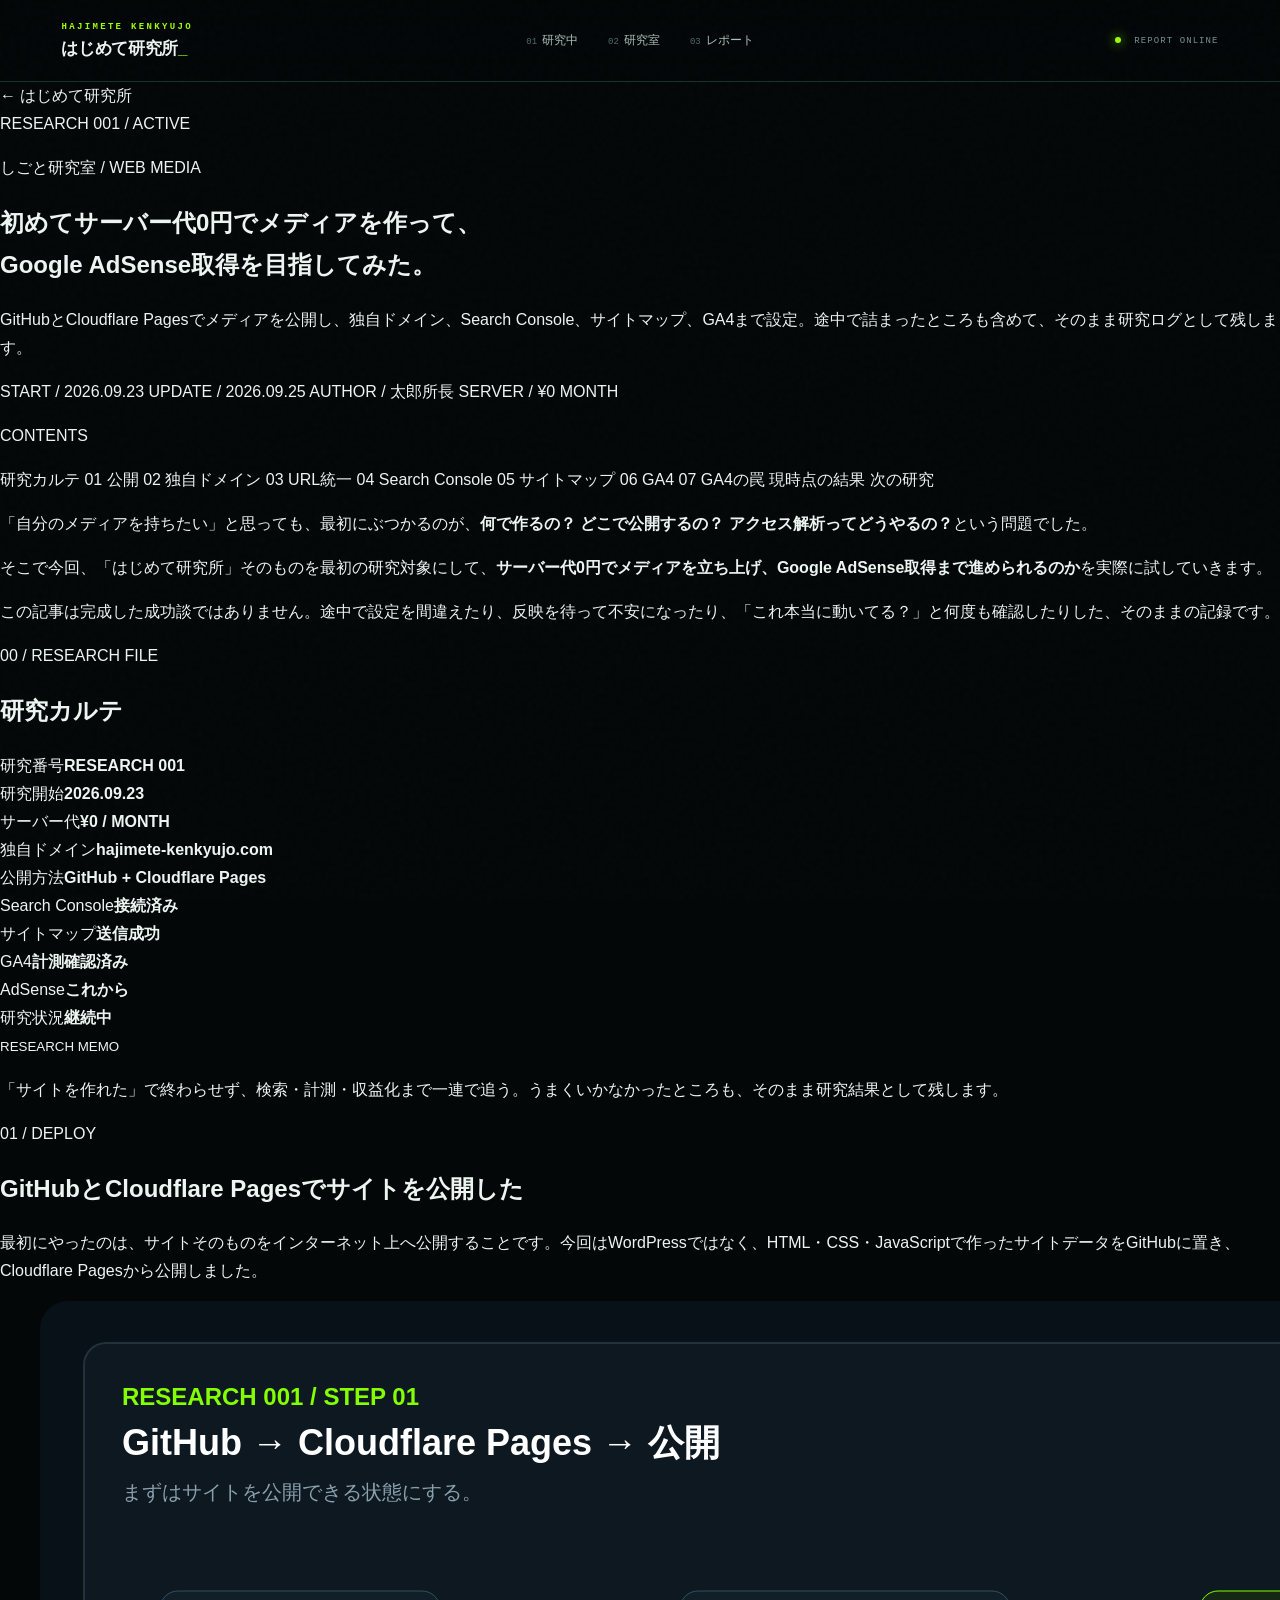
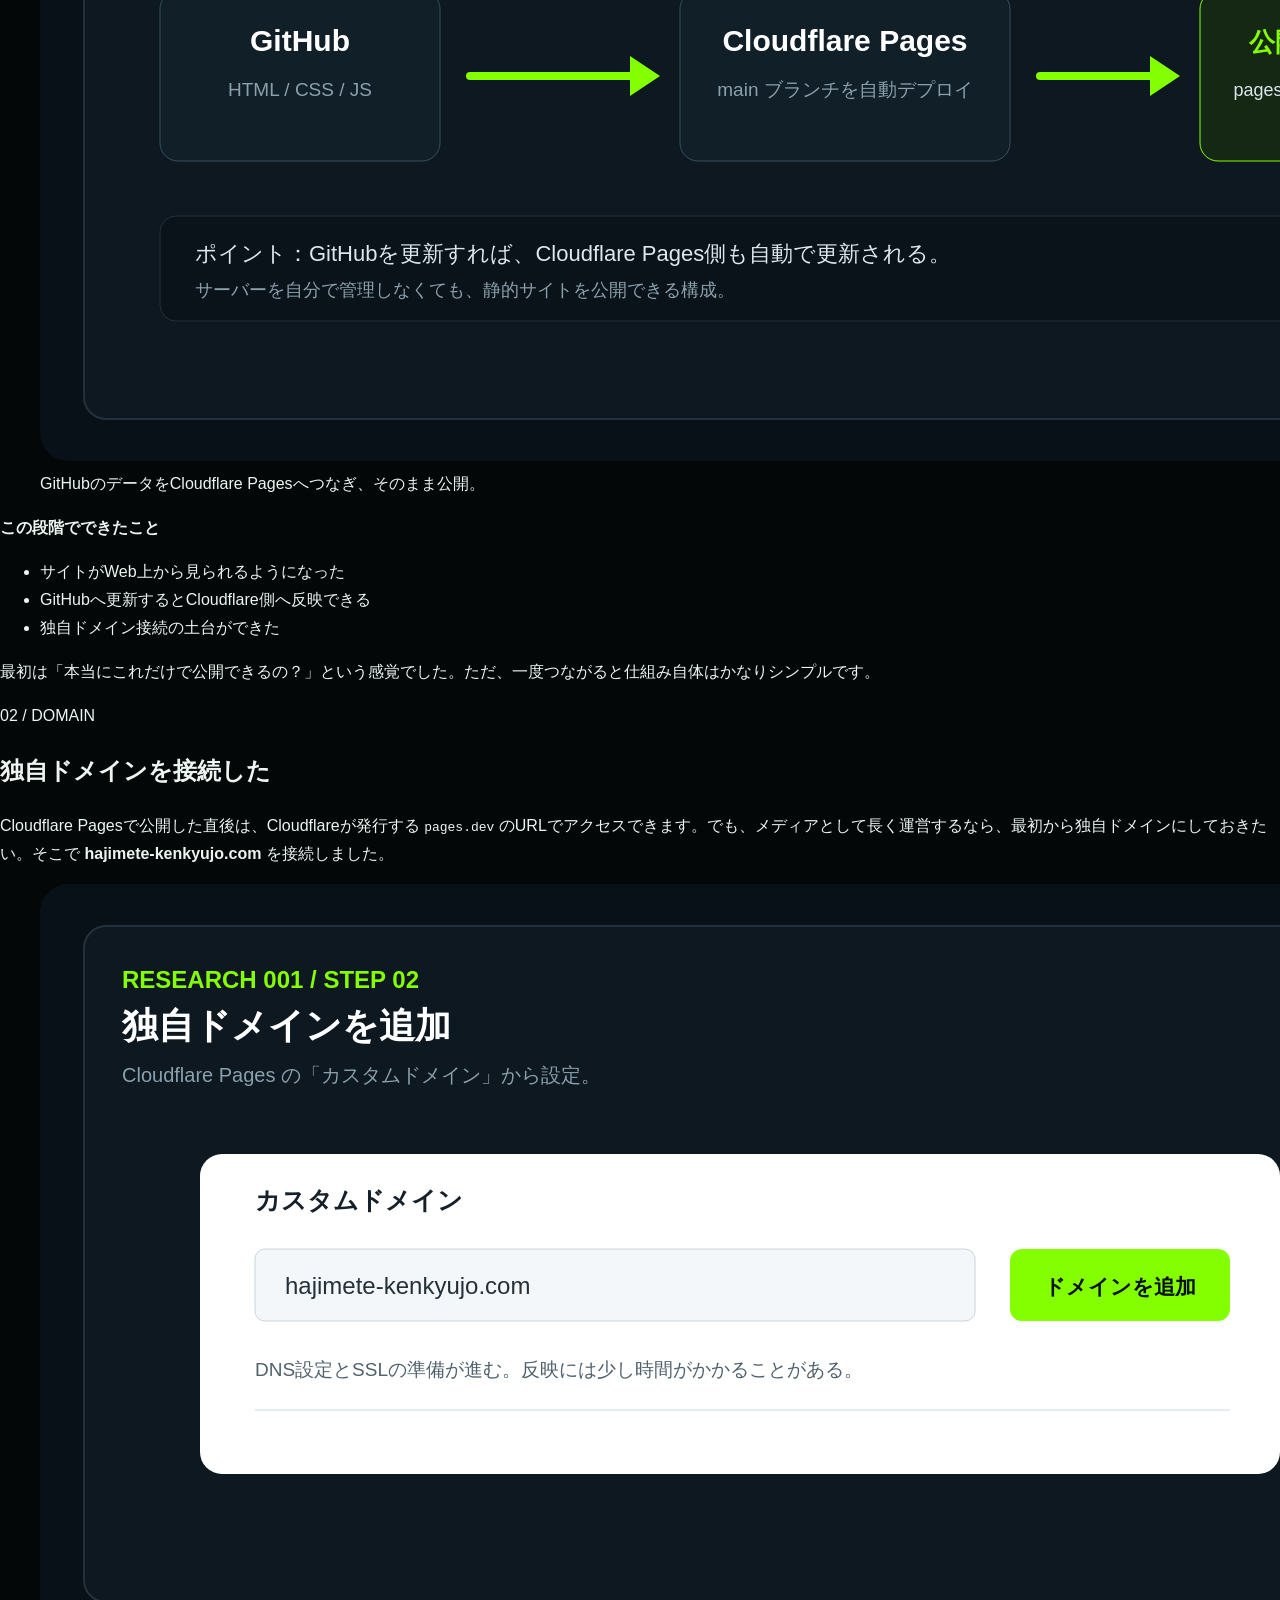
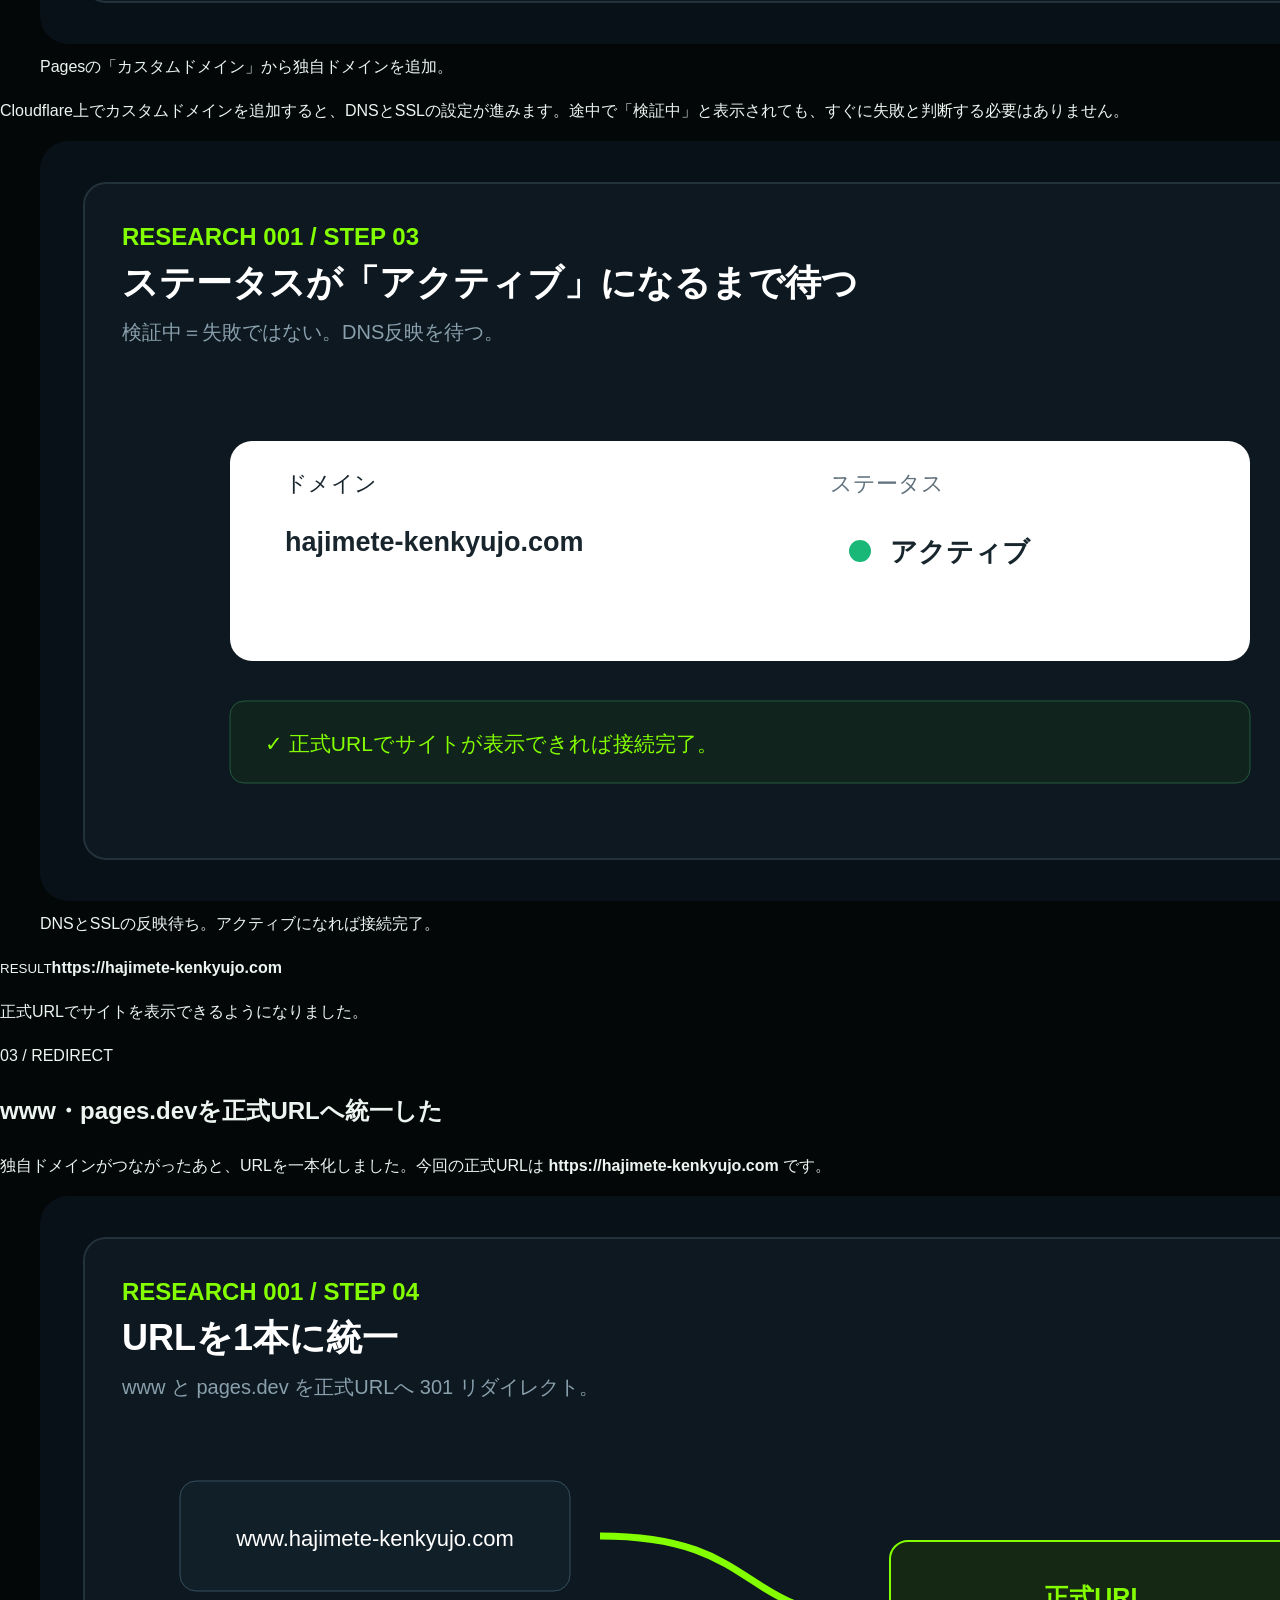
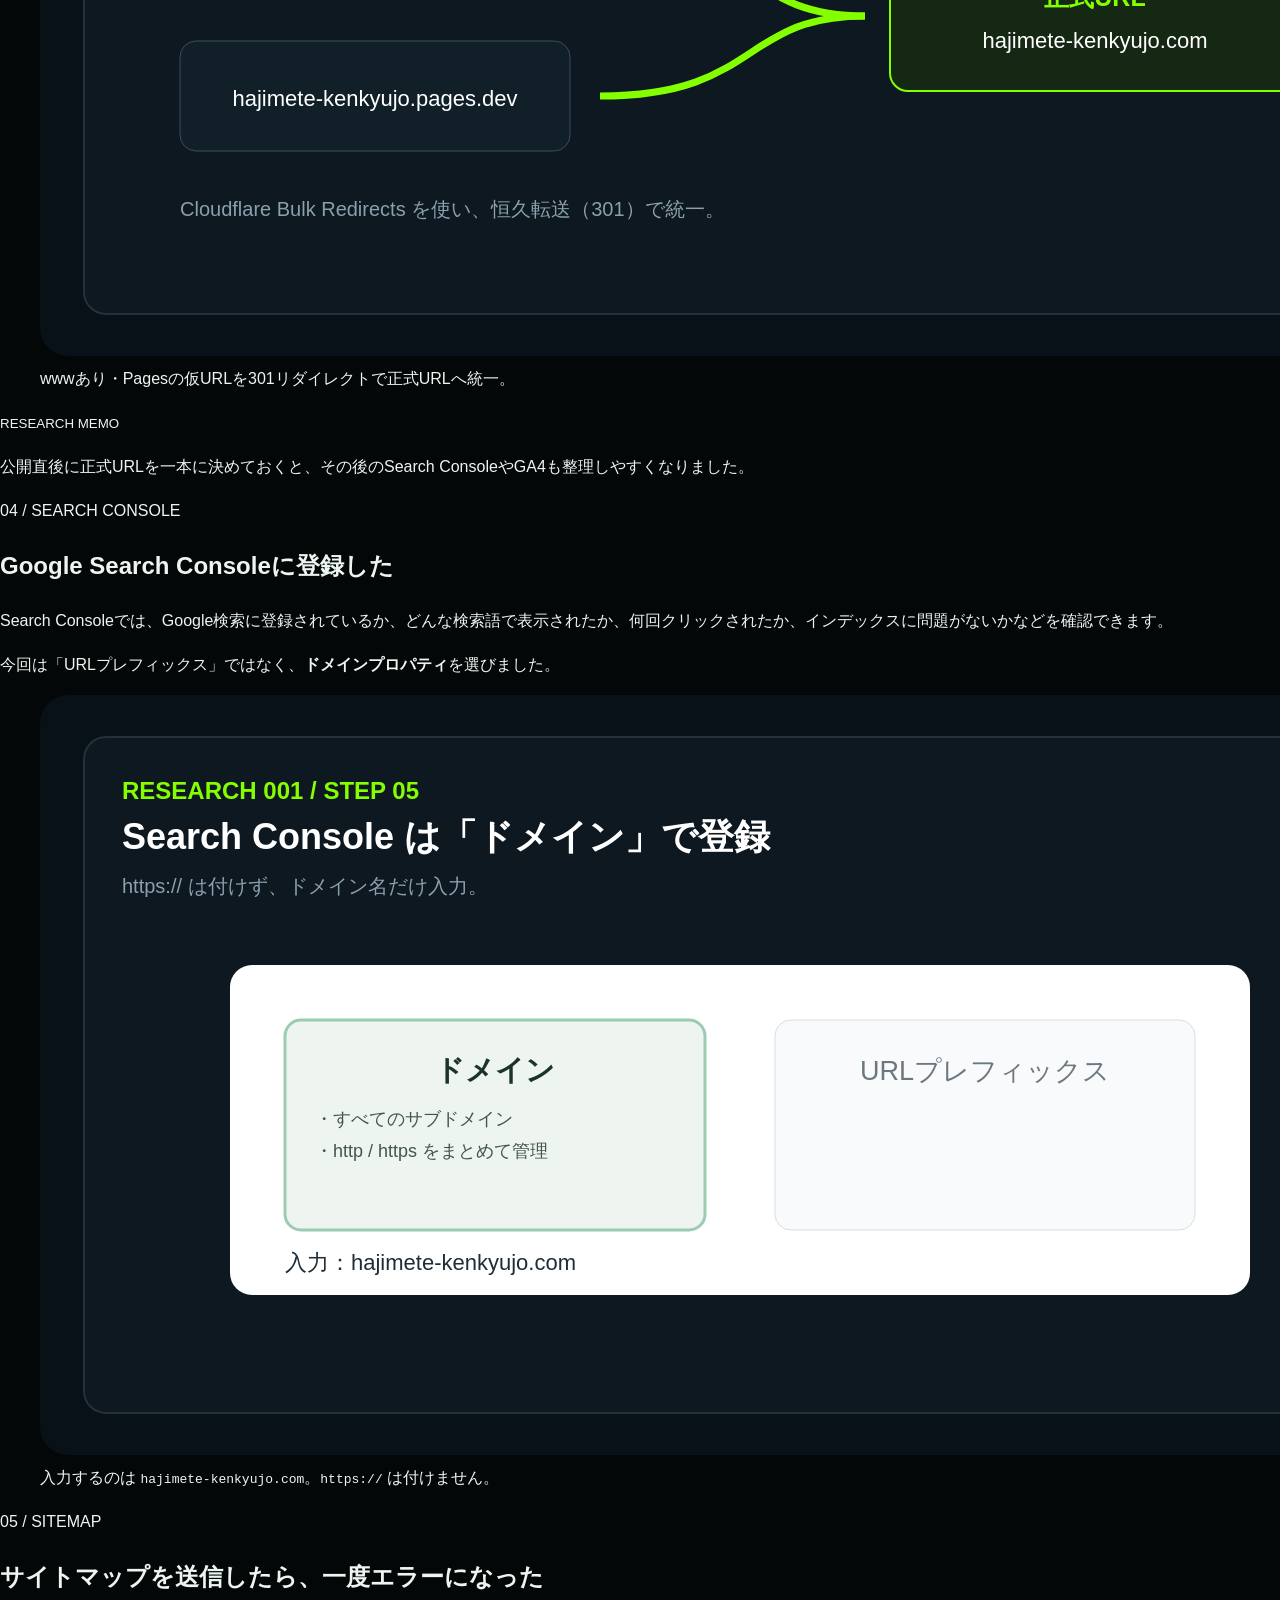
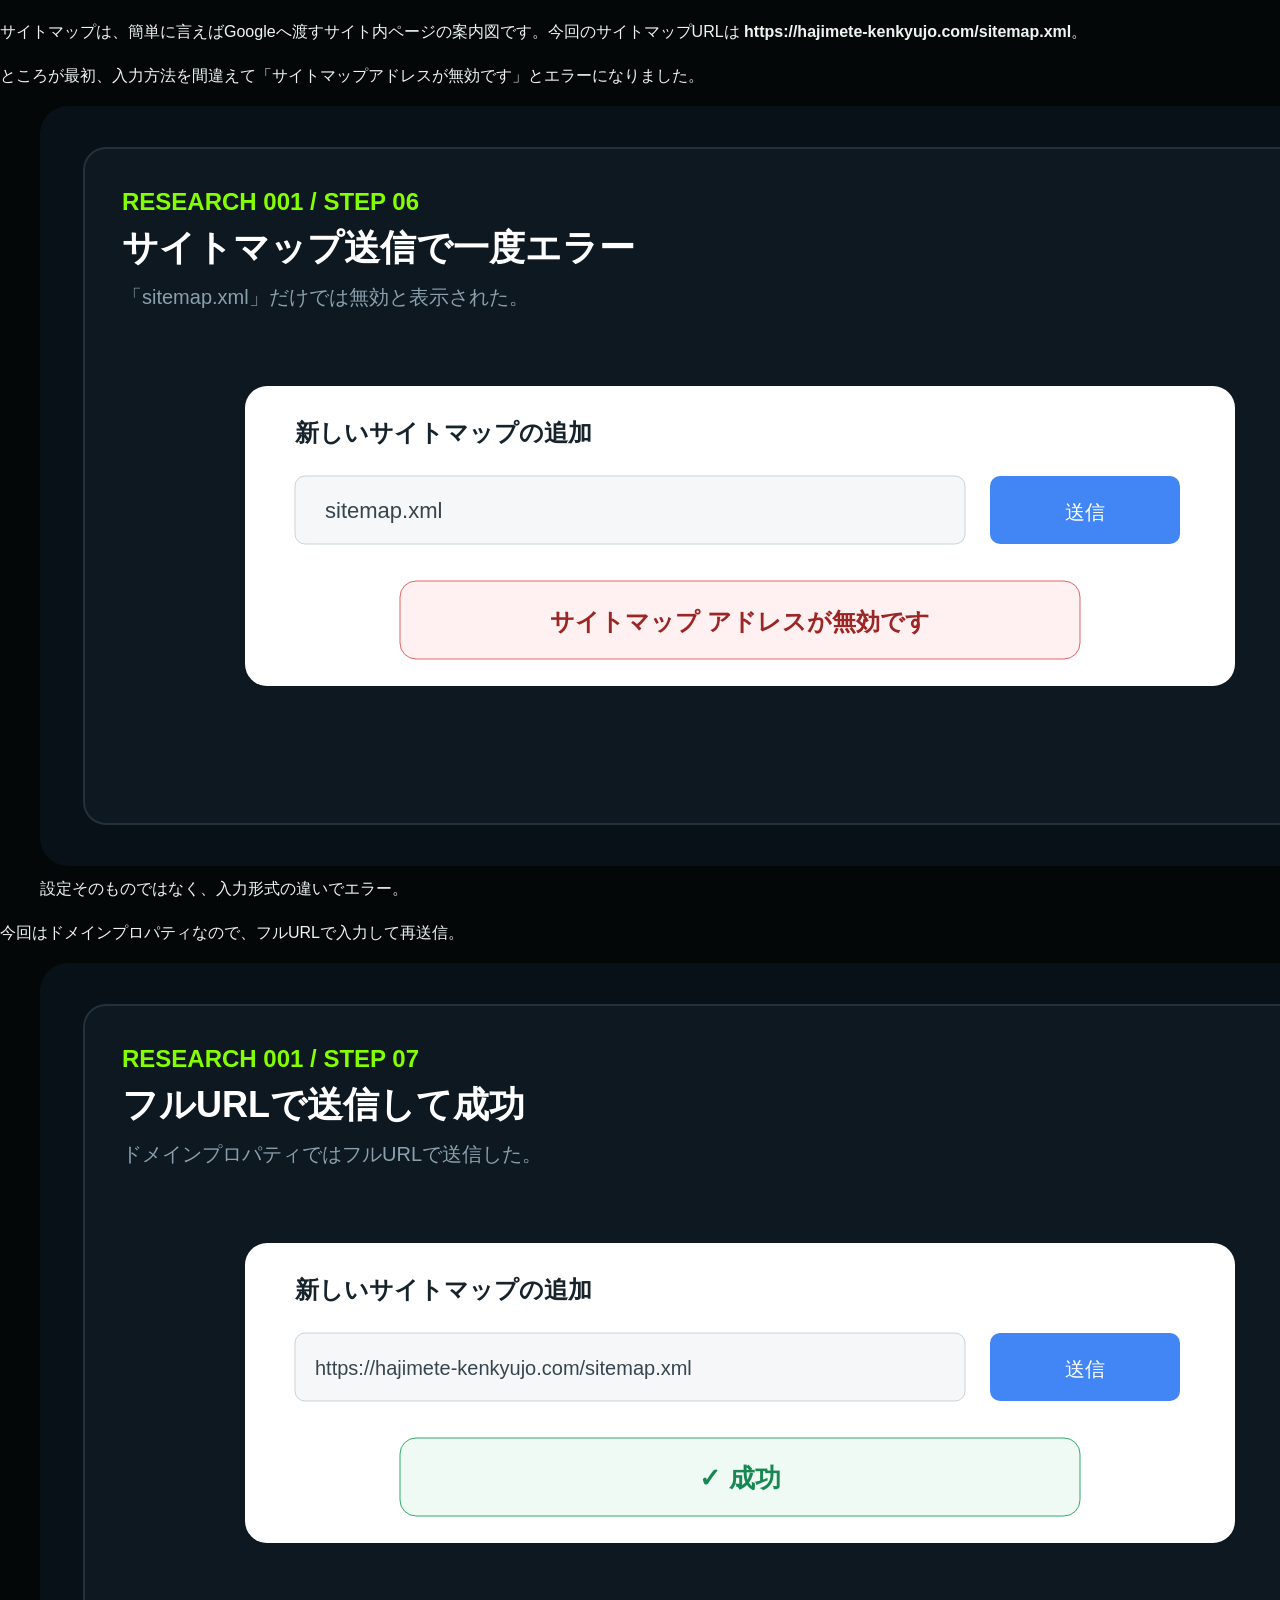
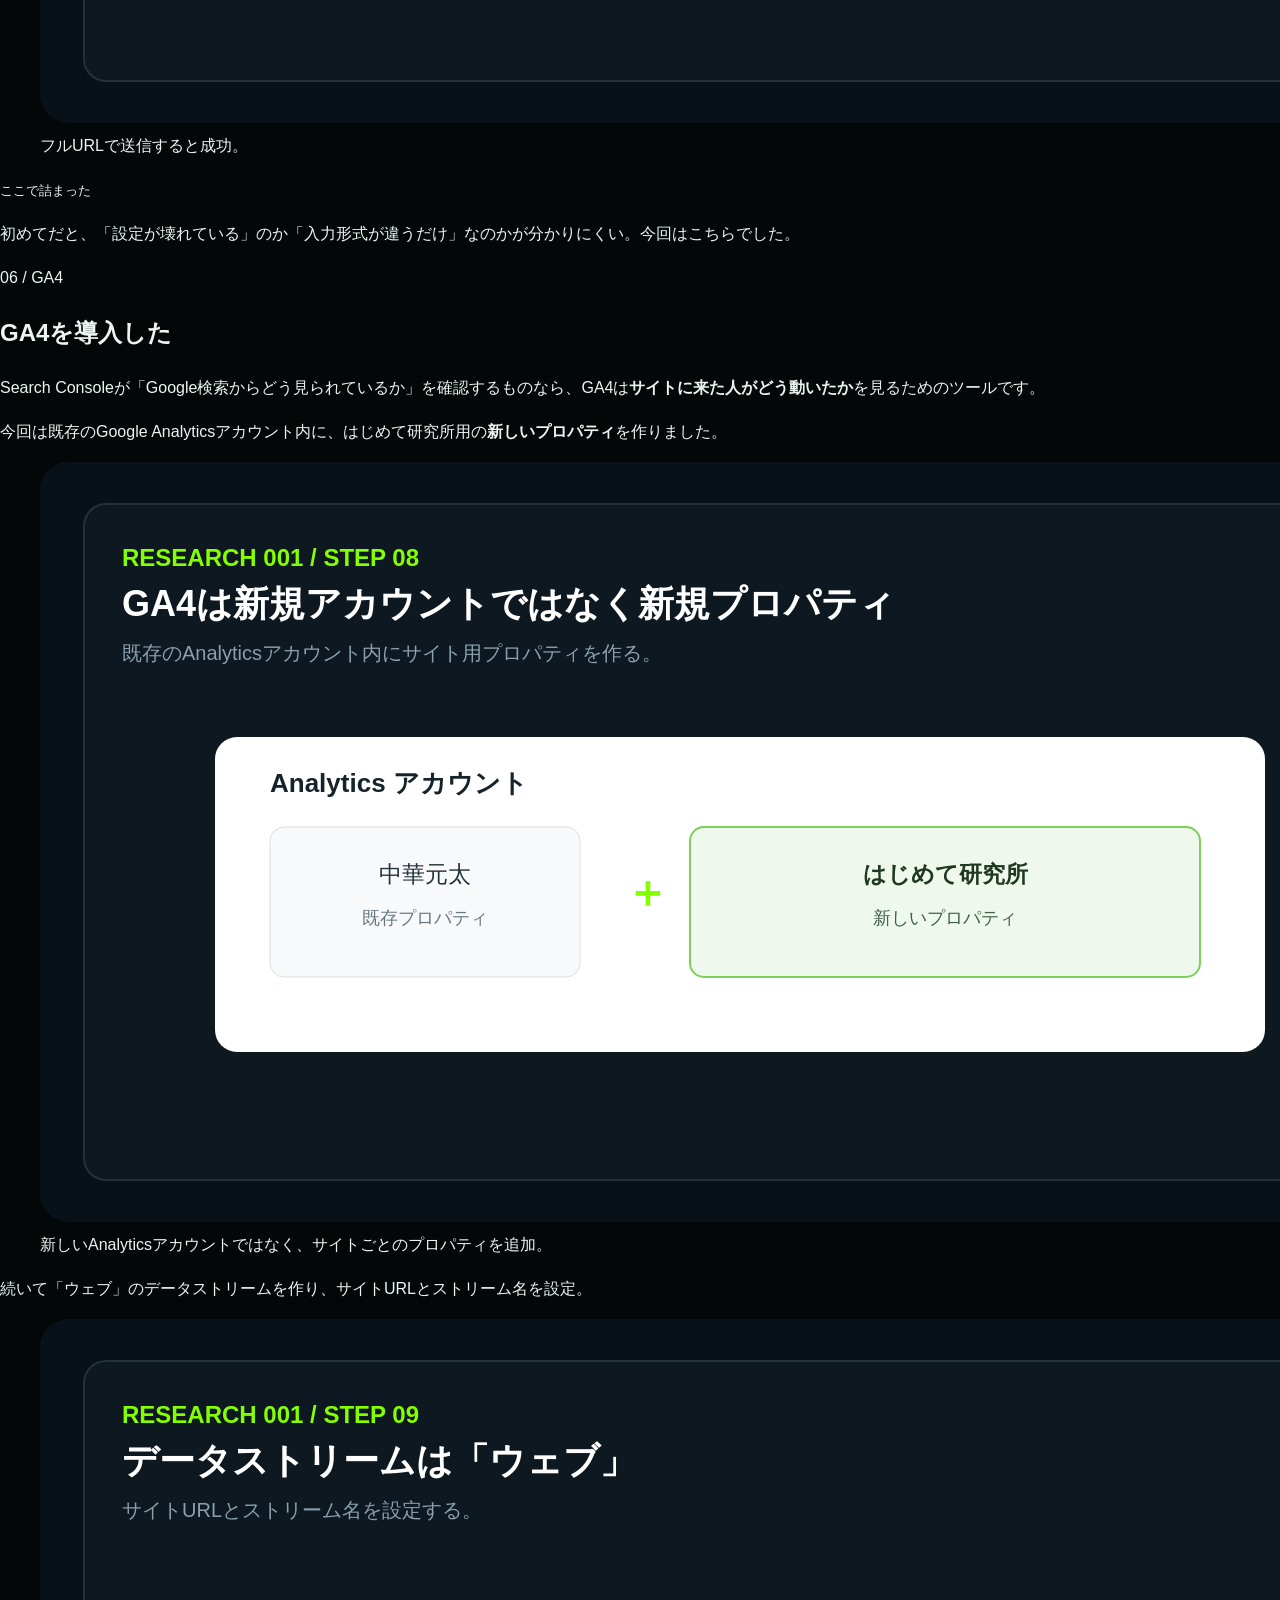
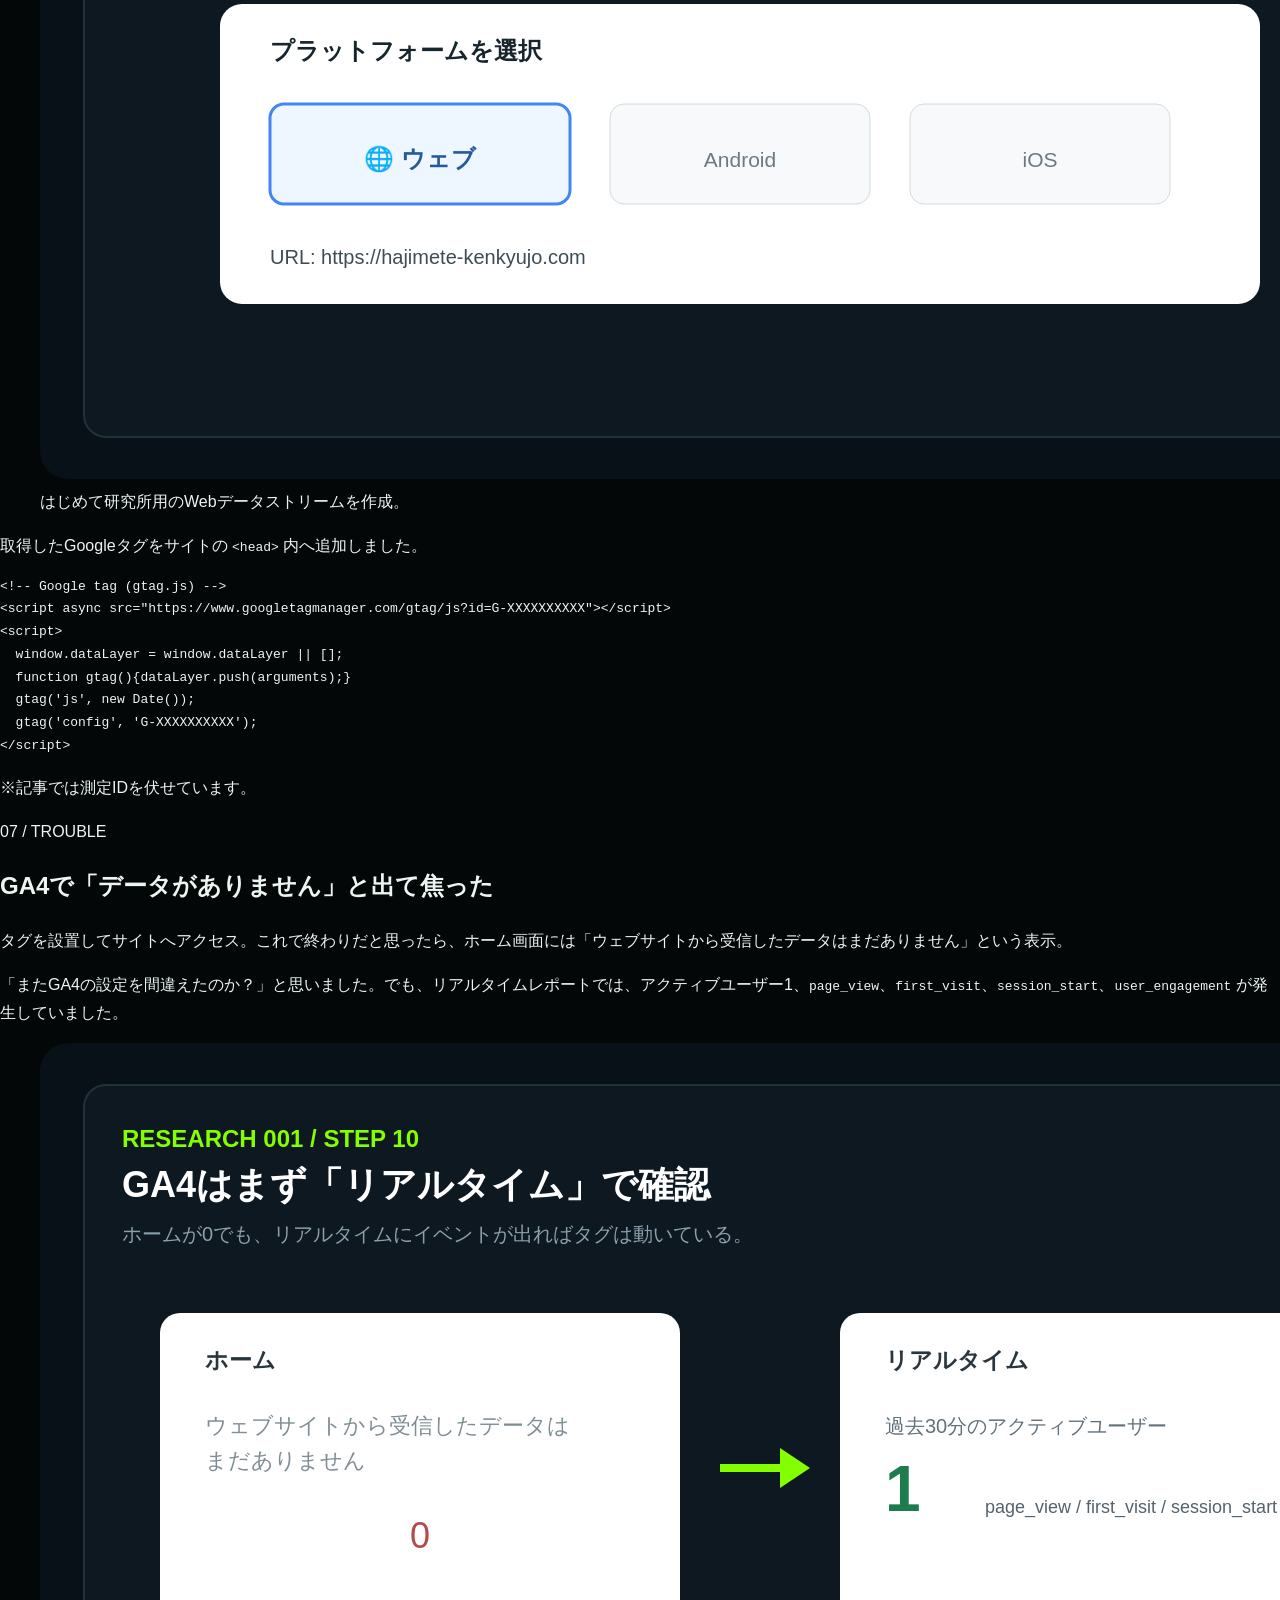
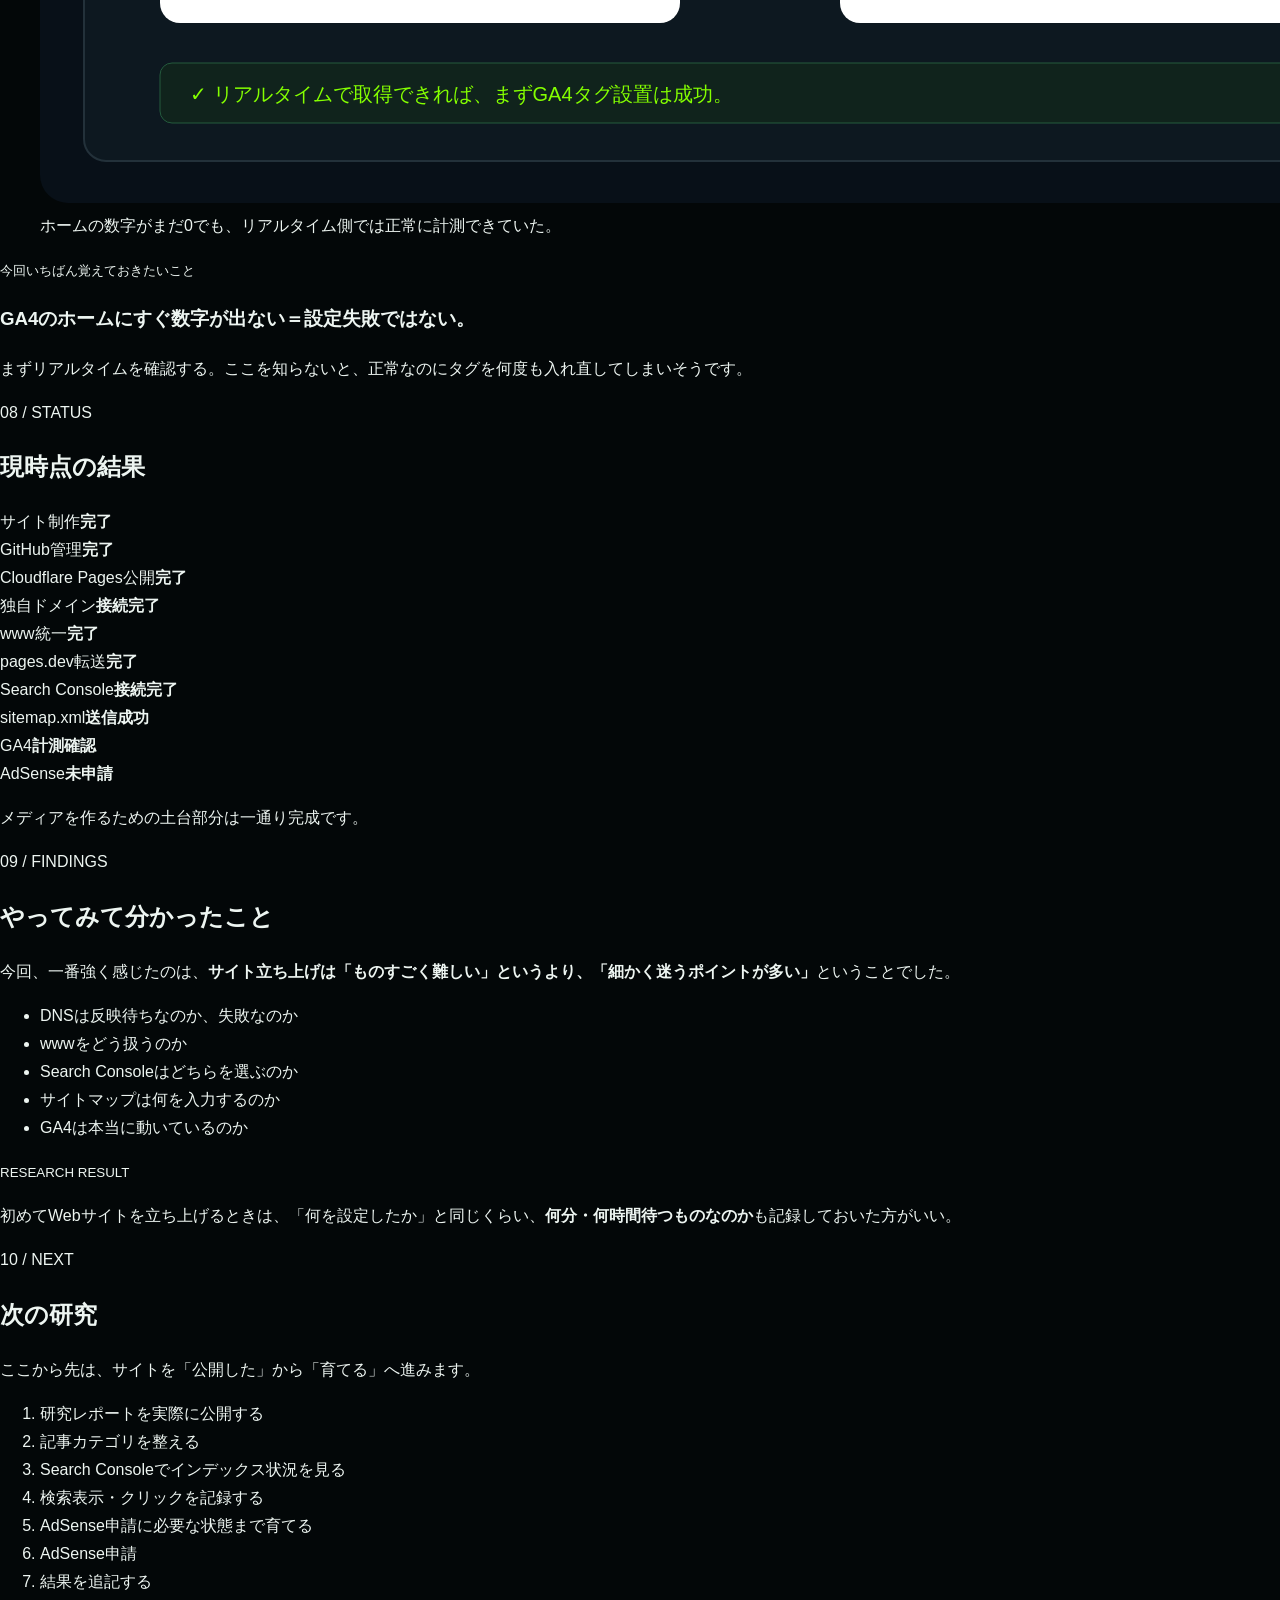
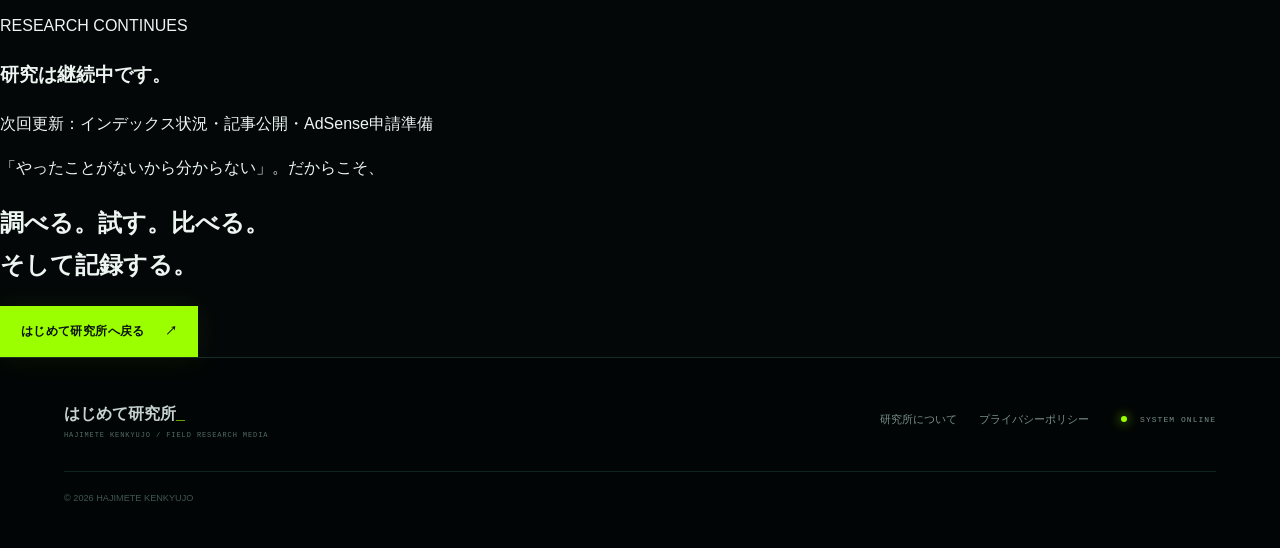
==== reports/001/index.html @ 4cdea372 "Publish Research 001 article" ====
<!doctype html>
<html lang="ja">
<head>
<!-- Google tag (gtag.js) -->
<script async src="https://www.googletagmanager.com/gtag/js?id=G-F6C81J654P"></script>
<script>
  window.dataLayer = window.dataLayer || [];
  function gtag(){dataLayer.push(arguments);}
  gtag('js', new Date());
  gtag('config', 'G-F6C81J654P');
</script>
<meta charset="utf-8">
<meta name="viewport" content="width=device-width,initial-scale=1">
<title>初めてサーバー代0円でメディアを作って、Google AdSense取得を目指してみた。｜はじめて研究所</title>
<meta name="description" content="GitHubとCloudflare Pagesでメディアを無料公開し、独自ドメイン、Search Console、サイトマップ、GA4まで設定した実録。途中で詰まったポイントも画像付きで記録します。">
<link rel="canonical" href="https://hajimete-kenkyujo.com/reports/001/">
<meta property="og:title" content="初めてサーバー代0円でメディアを作って、Google AdSense取得を目指してみた。">
<meta property="og:description" content="Cloudflare Pages、独自ドメイン、Search Console、サイトマップ、GA4まで。実際にやった流れを画像付きで記録。">
<meta property="og:type" content="article">
<meta property="og:url" content="https://hajimete-kenkyujo.com/reports/001/">
<meta name="theme-color" content="#05090a">
<link rel="stylesheet" href="/styles.css">
<link rel="stylesheet" href="/reports/report.css">
</head>
<body>
<div class="noise" aria-hidden="true"></div>

<header class="site-header article-site-header">
  <a class="brand" href="/" aria-label="はじめて研究所 トップ">
    <span class="brand-kicker">HAJIMETE KENKYUJO</span>
    <span class="brand-main">はじめて研究所<span class="cursor">_</span></span>
  </a>
  <nav aria-label="記事ナビゲーション">
    <a href="/#research"><span>01</span>研究中</a>
    <a href="/#labs"><span>02</span>研究室</a>
    <a href="/#reports"><span>03</span>レポート</a>
  </nav>
  <div class="header-status"><i></i> REPORT ONLINE</div>
</header>

<main class="report-page">
<section class="report-hero">
  <div class="report-hero-bg"></div>
  <div class="report-hero-inner">
    <a class="breadcrumb" href="/">← はじめて研究所</a>
    <div class="report-badge">RESEARCH 001 / ACTIVE</div>
    <p class="report-category">しごと研究室 / WEB MEDIA</p>
    <h1>初めてサーバー代0円でメディアを作って、<br>Google AdSense取得を目指してみた。</h1>
    <p class="report-intro">GitHubとCloudflare Pagesでメディアを公開し、独自ドメイン、Search Console、サイトマップ、GA4まで設定。途中で詰まったところも含めて、そのまま研究ログとして残します。</p>
    <div class="report-meta">
      <span>START / 2026.09.23</span>
      <span>UPDATE / 2026.09.25</span>
      <span>AUTHOR / 太郎所長</span>
      <span>SERVER / ¥0 MONTH</span>
    </div>
  </div>
</section>

<div class="report-layout">
<aside class="report-toc">
  <p>CONTENTS</p>
  <a href="#karte">研究カルテ</a>
  <a href="#step1">01 公開</a>
  <a href="#step2">02 独自ドメイン</a>
  <a href="#step3">03 URL統一</a>
  <a href="#step4">04 Search Console</a>
  <a href="#step5">05 サイトマップ</a>
  <a href="#step6">06 GA4</a>
  <a href="#step7">07 GA4の罠</a>
  <a href="#result">現時点の結果</a>
  <a href="#next">次の研究</a>
</aside>

<article class="report-article">
<section class="report-lead">
  <p>「自分のメディアを持ちたい」と思っても、最初にぶつかるのが、<strong>何で作るの？ どこで公開するの？ アクセス解析ってどうやるの？</strong>という問題でした。</p>
  <p>そこで今回、「はじめて研究所」そのものを最初の研究対象にして、<strong>サーバー代0円でメディアを立ち上げ、Google AdSense取得まで進められるのか</strong>を実際に試していきます。</p>
  <p>この記事は完成した成功談ではありません。途中で設定を間違えたり、反映を待って不安になったり、「これ本当に動いてる？」と何度も確認したりした、そのままの記録です。</p>
</section>

<section id="karte" class="article-section">
  <div class="section-number">00 / RESEARCH FILE</div>
  <h2>研究カルテ</h2>
  <div class="karte-grid">
    <div><span>研究番号</span><b>RESEARCH 001</b></div>
    <div><span>研究開始</span><b>2026.09.23</b></div>
    <div><span>サーバー代</span><b>¥0 / MONTH</b></div>
    <div><span>独自ドメイン</span><b>hajimete-kenkyujo.com</b></div>
    <div><span>公開方法</span><b>GitHub + Cloudflare Pages</b></div>
    <div><span>Search Console</span><b>接続済み</b></div>
    <div><span>サイトマップ</span><b>送信成功</b></div>
    <div><span>GA4</span><b>計測確認済み</b></div>
    <div><span>AdSense</span><b>これから</b></div>
    <div><span>研究状況</span><b class="live">継続中</b></div>
  </div>
  <div class="research-note"><small>RESEARCH MEMO</small><p>「サイトを作れた」で終わらせず、検索・計測・収益化まで一連で追う。うまくいかなかったところも、そのまま研究結果として残します。</p></div>
</section>

<section id="step1" class="article-section">
  <div class="section-number">01 / DEPLOY</div>
  <h2>GitHubとCloudflare Pagesでサイトを公開した</h2>
  <p>最初にやったのは、サイトそのものをインターネット上へ公開することです。今回はWordPressではなく、HTML・CSS・JavaScriptで作ったサイトデータをGitHubに置き、Cloudflare Pagesから公開しました。</p>
  <figure><img src="/assets/reports/001/01-cloudflare-pages.svg" alt="GitHubからCloudflare Pagesへ公開する流れ" loading="lazy"><figcaption>GitHubのデータをCloudflare Pagesへつなぎ、そのまま公開。</figcaption></figure>
  <div class="point-box"><b>この段階でできたこと</b><ul><li>サイトがWeb上から見られるようになった</li><li>GitHubへ更新するとCloudflare側へ反映できる</li><li>独自ドメイン接続の土台ができた</li></ul></div>
  <p>最初は「本当にこれだけで公開できるの？」という感覚でした。ただ、一度つながると仕組み自体はかなりシンプルです。</p>
</section>

<section id="step2" class="article-section">
  <div class="section-number">02 / DOMAIN</div>
  <h2>独自ドメインを接続した</h2>
  <p>Cloudflare Pagesで公開した直後は、Cloudflareが発行する <code>pages.dev</code> のURLでアクセスできます。でも、メディアとして長く運営するなら、最初から独自ドメインにしておきたい。そこで <strong>hajimete-kenkyujo.com</strong> を接続しました。</p>
  <figure><img src="/assets/reports/001/02-custom-domain.svg" alt="独自ドメインを追加する手順" loading="lazy"><figcaption>Pagesの「カスタムドメイン」から独自ドメインを追加。</figcaption></figure>
  <p>Cloudflare上でカスタムドメインを追加すると、DNSとSSLの設定が進みます。途中で「検証中」と表示されても、すぐに失敗と判断する必要はありません。</p>
  <figure><img src="/assets/reports/001/03-domain-active.svg" alt="独自ドメインがアクティブになるまで待つ" loading="lazy"><figcaption>DNSとSSLの反映待ち。アクティブになれば接続完了。</figcaption></figure>
  <div class="result-box"><small>RESULT</small><b>https://hajimete-kenkyujo.com</b><p>正式URLでサイトを表示できるようになりました。</p></div>
</section>

<section id="step3" class="article-section">
  <div class="section-number">03 / REDIRECT</div>
  <h2>www・pages.devを正式URLへ統一した</h2>
  <p>独自ドメインがつながったあと、URLを一本化しました。今回の正式URLは <strong>https://hajimete-kenkyujo.com</strong> です。</p>
  <figure><img src="/assets/reports/001/04-url-redirect.svg" alt="wwwとpages.devを正式URLへリダイレクトする流れ" loading="lazy"><figcaption>wwwあり・Pagesの仮URLを301リダイレクトで正式URLへ統一。</figcaption></figure>
  <div class="research-note"><small>RESEARCH MEMO</small><p>公開直後に正式URLを一本に決めておくと、その後のSearch ConsoleやGA4も整理しやすくなりました。</p></div>
</section>

<section id="step4" class="article-section">
  <div class="section-number">04 / SEARCH CONSOLE</div>
  <h2>Google Search Consoleに登録した</h2>
  <p>Search Consoleでは、Google検索に登録されているか、どんな検索語で表示されたか、何回クリックされたか、インデックスに問題がないかなどを確認できます。</p>
  <p>今回は「URLプレフィックス」ではなく、<strong>ドメインプロパティ</strong>を選びました。</p>
  <figure><img src="/assets/reports/001/05-search-console.svg" alt="Search Consoleでドメインプロパティを選択する説明" loading="lazy"><figcaption>入力するのは <code>hajimete-kenkyujo.com</code>。<code>https://</code> は付けません。</figcaption></figure>
</section>

<section id="step5" class="article-section">
  <div class="section-number">05 / SITEMAP</div>
  <h2>サイトマップを送信したら、一度エラーになった</h2>
  <p>サイトマップは、簡単に言えばGoogleへ渡すサイト内ページの案内図です。今回のサイトマップURLは <strong>https://hajimete-kenkyujo.com/sitemap.xml</strong>。</p>
  <p>ところが最初、入力方法を間違えて「サイトマップアドレスが無効です」とエラーになりました。</p>
  <figure><img src="/assets/reports/001/06-sitemap-error.svg" alt="サイトマップ送信でエラーになった例" loading="lazy"><figcaption>設定そのものではなく、入力形式の違いでエラー。</figcaption></figure>
  <p>今回はドメインプロパティなので、フルURLで入力して再送信。</p>
  <figure><img src="/assets/reports/001/07-sitemap-success.svg" alt="サイトマップをフルURLで送信して成功" loading="lazy"><figcaption>フルURLで送信すると成功。</figcaption></figure>
  <div class="trap-box"><small>ここで詰まった</small><p>初めてだと、「設定が壊れている」のか「入力形式が違うだけ」なのかが分かりにくい。今回はこちらでした。</p></div>
</section>

<section id="step6" class="article-section">
  <div class="section-number">06 / GA4</div>
  <h2>GA4を導入した</h2>
  <p>Search Consoleが「Google検索からどう見られているか」を確認するものなら、GA4は<strong>サイトに来た人がどう動いたか</strong>を見るためのツールです。</p>
  <p>今回は既存のGoogle Analyticsアカウント内に、はじめて研究所用の<strong>新しいプロパティ</strong>を作りました。</p>
  <figure><img src="/assets/reports/001/08-ga4-property.svg" alt="GA4で新しいプロパティを追加する説明" loading="lazy"><figcaption>新しいAnalyticsアカウントではなく、サイトごとのプロパティを追加。</figcaption></figure>
  <p>続いて「ウェブ」のデータストリームを作り、サイトURLとストリーム名を設定。</p>
  <figure><img src="/assets/reports/001/09-ga4-stream.svg" alt="GA4ウェブデータストリームを作成する説明" loading="lazy"><figcaption>はじめて研究所用のWebデータストリームを作成。</figcaption></figure>
  <p>取得したGoogleタグをサイトの <code>&lt;head&gt;</code> 内へ追加しました。</p>
  <pre><code>&lt;!-- Google tag (gtag.js) --&gt;
&lt;script async src="https://www.googletagmanager.com/gtag/js?id=G-XXXXXXXXXX"&gt;&lt;/script&gt;
&lt;script&gt;
  window.dataLayer = window.dataLayer || [];
  function gtag(){dataLayer.push(arguments);}
  gtag('js', new Date());
  gtag('config', 'G-XXXXXXXXXX');
&lt;/script&gt;</code></pre>
  <p class="caption-note">※記事では測定IDを伏せています。</p>
</section>

<section id="step7" class="article-section">
  <div class="section-number">07 / TROUBLE</div>
  <h2>GA4で「データがありません」と出て焦った</h2>
  <p>タグを設置してサイトへアクセス。これで終わりだと思ったら、ホーム画面には「ウェブサイトから受信したデータはまだありません」という表示。</p>
  <p>「またGA4の設定を間違えたのか？」と思いました。でも、リアルタイムレポートでは、アクティブユーザー1、<code>page_view</code>、<code>first_visit</code>、<code>session_start</code>、<code>user_engagement</code> が発生していました。</p>
  <figure><img src="/assets/reports/001/10-ga4-realtime.svg" alt="GA4ホームとリアルタイムの表示差" loading="lazy"><figcaption>ホームの数字がまだ0でも、リアルタイム側では正常に計測できていた。</figcaption></figure>
  <div class="important-box"><small>今回いちばん覚えておきたいこと</small><h3>GA4のホームにすぐ数字が出ない＝設定失敗ではない。</h3><p>まずリアルタイムを確認する。ここを知らないと、正常なのにタグを何度も入れ直してしまいそうです。</p></div>
</section>

<section id="result" class="article-section">
  <div class="section-number">08 / STATUS</div>
  <h2>現時点の結果</h2>
  <div class="status-table">
    <div><span>サイト制作</span><b>完了</b></div>
    <div><span>GitHub管理</span><b>完了</b></div>
    <div><span>Cloudflare Pages公開</span><b>完了</b></div>
    <div><span>独自ドメイン</span><b>接続完了</b></div>
    <div><span>www統一</span><b>完了</b></div>
    <div><span>pages.dev転送</span><b>完了</b></div>
    <div><span>Search Console</span><b>接続完了</b></div>
    <div><span>sitemap.xml</span><b>送信成功</b></div>
    <div><span>GA4</span><b>計測確認</b></div>
    <div><span>AdSense</span><b class="pending">未申請</b></div>
  </div>
  <p>メディアを作るための土台部分は一通り完成です。</p>
</section>

<section class="article-section">
  <div class="section-number">09 / FINDINGS</div>
  <h2>やってみて分かったこと</h2>
  <p>今回、一番強く感じたのは、<strong>サイト立ち上げは「ものすごく難しい」というより、「細かく迷うポイントが多い」</strong>ということでした。</p>
  <ul class="check-list">
    <li>DNSは反映待ちなのか、失敗なのか</li>
    <li>wwwをどう扱うのか</li>
    <li>Search Consoleはどちらを選ぶのか</li>
    <li>サイトマップは何を入力するのか</li>
    <li>GA4は本当に動いているのか</li>
  </ul>
  <div class="research-note"><small>RESEARCH RESULT</small><p>初めてWebサイトを立ち上げるときは、「何を設定したか」と同じくらい、<strong>何分・何時間待つものなのか</strong>も記録しておいた方がいい。</p></div>
</section>

<section id="next" class="article-section">
  <div class="section-number">10 / NEXT</div>
  <h2>次の研究</h2>
  <p>ここから先は、サイトを「公開した」から「育てる」へ進みます。</p>
  <ol class="next-list">
    <li>研究レポートを実際に公開する</li>
    <li>記事カテゴリを整える</li>
    <li>Search Consoleでインデックス状況を見る</li>
    <li>検索表示・クリックを記録する</li>
    <li>AdSense申請に必要な状態まで育てる</li>
    <li>AdSense申請</li>
    <li>結果を追記する</li>
  </ol>
  <div class="ongoing"><span>RESEARCH CONTINUES</span><h3>研究は継続中です。</h3><p>次回更新：インデックス状況・記事公開・AdSense申請準備</p></div>
</section>

<section class="article-end">
  <p>「やったことがないから分からない」。だからこそ、</p>
  <h2>調べる。試す。比べる。<br>そして記録する。</h2>
  <a class="btn primary" href="/">はじめて研究所へ戻る <span>↗</span></a>
</section>
</article>
</div>
</main>

<footer>
  <div class="footer-brand"><b>はじめて研究所<span>_</span></b><small>HAJIMETE KENKYUJO / FIELD RESEARCH MEDIA</small></div>
  <div class="footer-links"><a href="/about.html">研究所について</a><a href="/privacy.html">プライバシーポリシー</a></div>
  <div class="footer-status"><i></i> SYSTEM ONLINE</div>
  <small class="copyright">© 2026 HAJIMETE KENKYUJO</small>
</footer>
<script src="/script.js"></script>
</body>
</html>
---- styles.css ----
:root{--bg:#030708;--bg2:#07100f;--panel:#081312;--panel2:#0b1917;--ink:#edf5f1;--muted:#8fa49e;--neon:#9cff00;--neon2:#c2ff52;--cyan:#57e8d6;--line:#1b3a36;--line2:#27534d;--shadow:rgba(0,0,0,.45)}*{box-sizing:border-box}html{scroll-behavior:smooth}body{margin:0;background:var(--bg);color:var(--ink);font-family:Inter,"Noto Sans JP","Yu Gothic",Meiryo,sans-serif;line-height:1.75;overflow-x:hidden}a{color:inherit;text-decoration:none}.noise{position:fixed;inset:0;pointer-events:none;z-index:99;opacity:.025;background-image:url("data:image/svg+xml,%3Csvg viewBox='0 0 180 180' xmlns='http://www.w3.org/2000/svg'%3E%3Cfilter id='n'%3E%3CfeTurbulence type='fractalNoise' baseFrequency='.9' numOctaves='3' stitchTiles='stitch'/%3E%3C/filter%3E%3Crect width='100%25' height='100%25' filter='url(%23n)' opacity='.7'/%3E%3C/svg%3E")}.site-header{height:82px;display:grid;grid-template-columns:1fr auto 1fr;align-items:center;padding:0 max(4.8vw,24px);border-bottom:1px solid #17322f;background:rgba(3,7,8,.88);position:sticky;top:0;z-index:50;backdrop-filter:blur(16px)}.brand{display:inline-flex;flex-direction:column;justify-self:start;line-height:1.1}.brand-kicker{font:700 9px/1.2 ui-monospace,SFMono-Regular,Consolas,monospace;color:var(--neon);letter-spacing:.26em;margin-bottom:7px}.brand-main{font-weight:900;font-size:17px;letter-spacing:-.02em}.cursor{color:var(--neon);animation:blink 1.1s steps(1) infinite}@keyframes blink{50%{opacity:.15}}nav{display:flex;gap:30px;font-size:12px;color:#afc0ba}nav a{position:relative;padding:9px 0}nav a span{font:9px ui-monospace,SFMono-Regular,Consolas,monospace;color:#536c65;margin-right:5px}nav a:after{content:"";position:absolute;left:0;right:100%;bottom:3px;height:1px;background:var(--neon);transition:.25s}nav a:hover:after{right:0}.header-status{justify-self:end;color:#77938b;font:9px ui-monospace,SFMono-Regular,Consolas,monospace;letter-spacing:.12em}.header-status i,.footer-status i{width:6px;height:6px;display:inline-block;border-radius:50%;background:var(--neon);box-shadow:0 0 12px var(--neon);margin-right:7px}.hero{min-height:790px;position:relative;overflow:hidden;display:grid;grid-template-columns:minmax(0,1.02fr) minmax(520px,.98fr);align-items:center;padding:90px max(5.4vw,30px) 72px;background:radial-gradient(circle at 71% 35%,rgba(9,80,71,.36),transparent 28%),radial-gradient(circle at 24% 48%,rgba(5,58,52,.28),transparent 38%),linear-gradient(120deg,#020505 0%,#06100f 56%,#010303 100%)}.hero:before{content:"";position:absolute;left:0;right:0;top:0;height:1px;background:linear-gradient(90deg,transparent,var(--cyan),transparent);opacity:.36}.hero-grid{position:absolute;inset:auto -12% -48% -12%;height:74%;opacity:.23;background-image:linear-gradient(rgba(65,151,140,.2) 1px,transparent 1px),linear-gradient(90deg,rgba(65,151,140,.2) 1px,transparent 1px);background-size:48px 48px;transform:perspective(700px) rotateX(64deg);transform-origin:top}.hero-beam{position:absolute;width:180px;height:700px;background:linear-gradient(180deg,rgba(87,232,214,.12),transparent);filter:blur(18px);transform:rotate(14deg);transform-origin:top}.beam-a{right:20%;top:-120px}.beam-b{right:2%;top:-200px;opacity:.5}.hero-inner{position:relative;z-index:4;max-width:770px}.hero-id{display:flex;justify-content:space-between;max-width:610px;color:#617c74;font:9px ui-monospace,SFMono-Regular,Consolas,monospace;letter-spacing:.15em;border-top:1px solid #173b36;padding-top:10px;margin-bottom:28px}.hero-id b{color:#89a39c;font-weight:600}.eyebrow,.section-head p,.cta-inner>p:first-child{font:700 11px/1.4 ui-monospace,SFMono-Regular,Consolas,monospace;color:var(--neon);letter-spacing:.2em}.hero h1{font-size:clamp(58px,6.9vw,106px);line-height:.99;margin:20px 0 23px;letter-spacing:-.07em;font-weight:950}.hero h1 em{font-style:normal;color:var(--neon);text-shadow:0 0 36px rgba(156,255,0,.17)}.lead{font-size:clamp(24px,2.5vw,38px);font-weight:900;letter-spacing:-.035em;margin:0 0 20px}.sub{max-width:640px;color:#9cb0a9;font-size:15px}.actions{display:flex;gap:10px;margin-top:34px}.btn{display:inline-flex;align-items:center;gap:20px;padding:14px 20px;border:1px solid #31554f;font-weight:800;font-size:12px;letter-spacing:.03em;background:rgba(7,16,15,.74);transition:.2s}.btn:hover{border-color:#6a8e85;transform:translateY(-1px)}.btn.primary{background:var(--neon);border-color:var(--neon);color:#07100f;box-shadow:0 0 30px rgba(156,255,0,.08)}.btn.disabled{opacity:.75;cursor:default}.hero-footnote{display:flex;gap:22px;margin-top:50px;font:9px ui-monospace,SFMono-Regular,Consolas,monospace;color:#58716a;letter-spacing:.1em}.lab-stage{position:relative;z-index:3;height:620px;min-width:530px;perspective:900px;filter:drop-shadow(0 30px 40px rgba(0,0,0,.35))}.lab-stage:before{content:"";position:absolute;inset:7% 1% 10%;background:linear-gradient(90deg,rgba(7,20,19,.9),rgba(5,15,14,.35)),repeating-linear-gradient(90deg,transparent 0 16%,rgba(78,164,151,.08) 16.2% 16.45%);border:1px solid rgba(69,140,130,.25);transform:skewY(-1deg);box-shadow:inset 0 0 80px rgba(16,96,85,.07),0 0 80px rgba(0,0,0,.45)}.glass-wall{position:absolute;left:7%;right:8%;top:10%;height:53%;border:1px solid rgba(74,163,150,.24);background:linear-gradient(130deg,rgba(37,93,85,.07),rgba(2,8,8,.6));box-shadow:inset 0 0 50px rgba(41,150,133,.04)}.glass-wall:before,.glass-wall:after{content:"";position:absolute;top:0;bottom:0;width:1px;background:rgba(67,139,129,.19)}.glass-wall:before{left:34%}.glass-wall:after{left:68%}.pillar{position:absolute;top:4%;bottom:8%;width:24px;background:linear-gradient(90deg,#07100f,#102421,#07100f);border-left:1px solid #254b46;border-right:1px solid #102b27;z-index:3}.p1{left:2%}.p2{right:2%}.ceiling{position:absolute;left:0;right:0;top:0;height:70px;border-top:1px solid #18342f;transform:perspective(500px) rotateX(-38deg);background:repeating-linear-gradient(90deg,#06100e 0 17%,#0e201d 17.3% 17.7%);z-index:3}.ceiling i{position:absolute;top:28px;width:21%;height:4px;background:linear-gradient(90deg,transparent,#73f7df,transparent);filter:blur(.2px);box-shadow:0 0 18px rgba(87,232,214,.3)}.ceiling i:nth-child(1){left:8%}.ceiling i:nth-child(2){left:39%}.ceiling i:nth-child(3){right:8%}.monitor-wall{position:absolute;right:8%;top:16%;width:48%;display:grid;grid-template-columns:1fr 1fr;gap:10px;transform:perspective(800px) rotateY(-4deg);z-index:5}.monitor{min-height:154px;border:1px solid #285c55;background:linear-gradient(160deg,rgba(5,17,16,.96),rgba(3,10,10,.9));padding:17px;box-shadow:inset 0 0 28px rgba(21,115,101,.07),0 14px 30px rgba(0,0,0,.32);font-family:ui-monospace,SFMono-Regular,Consolas,monospace}.monitor small{display:block;color:#6cf1de;font-size:9px;letter-spacing:.12em}.monitor strong{display:block;color:var(--neon);font-size:15px;margin-top:10px}.monitor code{display:block;color:#a5ff32;font-size:11px;line-height:1.8;margin-top:12px}.m1{grid-row:span 2;min-height:318px}.m1 strong{font-size:20px;margin:18px 0 28px}.m3 b{color:#b9cec7;font-size:22px}.pulse-line{display:block;height:1px;background:#34766d;margin:32px 0;box-shadow:0 0 10px rgba(87,232,214,.16)}.pulse-line.short{width:68%}.bars{display:flex;gap:5px;align-items:end;height:42px;margin-top:18px}.bars i{width:12%;background:#3e8e83}.bars i:nth-child(1){height:30%}.bars i:nth-child(2){height:70%;background:var(--neon)}.bars i:nth-child(3){height:45%}.bars i:nth-child(4){height:90%}.workbench{position:absolute;left:10%;right:5%;bottom:9%;height:150px;background:linear-gradient(180deg,#10201d,#050a0a 16%,#030606 65%);border-top:2px solid #234b45;transform:skewX(-3deg);z-index:6;box-shadow:0 -8px 40px rgba(0,0,0,.45)}.workbench:after{content:"";position:absolute;left:7%;right:8%;top:92px;height:42px;border-top:1px solid #1c3632;background:#050909}.desk-screen{position:absolute;left:17%;top:-74px;width:170px;height:100px;border:1px solid #2a6259;background:#06110f;transform:rotate(-2deg);padding:12px;box-shadow:0 0 40px rgba(38,170,149,.08)}.desk-screen span{font:8px monospace;color:var(--neon)}.desk-screen i{display:block;height:1px;background:#347a70;margin:14px 0}.desk-screen i:nth-of-type(2){width:72%}.desk-screen i:nth-of-type(3){width:86%}.desk-light{position:absolute;left:54%;top:-14px;width:110px;height:6px;background:#77f8e3;box-shadow:0 0 38px rgba(87,232,214,.55)}.floor-lines{position:absolute;left:5%;right:4%;bottom:-1%;height:22%;background:repeating-linear-gradient(90deg,transparent 0 12%,rgba(69,153,141,.13) 12.2% 12.4%),repeating-linear-gradient(0deg,transparent 0 28%,rgba(69,153,141,.12) 28.4% 28.8%);transform:perspective(420px) rotateX(68deg);transform-origin:bottom;z-index:2}.lab-caption{position:absolute;right:6%;bottom:2%;font:8px monospace;color:#526d66;letter-spacing:.17em;z-index:8}.section{position:relative;padding:112px max(5.4vw,30px)}.section-shell{max-width:1320px;margin:auto}.section-head{display:flex;align-items:flex-end;justify-content:space-between;margin-bottom:42px}.section-head h2{font-size:clamp(34px,4vw,54px);line-height:1.16;margin:6px 0 0;letter-spacing:-.045em}.section-head p{margin:0}.section-code{font:9px ui-monospace,SFMono-Regular,Consolas,monospace;color:#5f7971;letter-spacing:.16em;border:1px solid #1c3934;padding:7px 10px}.research-zone{background:linear-gradient(180deg,#07100f,#050b0b);border-top:1px solid #122c28;border-bottom:1px solid #102622}.research-zone:before{content:"";position:absolute;inset:0;background:linear-gradient(90deg,transparent 49.9%,rgba(46,105,96,.06) 50%,transparent 50.1%);pointer-events:none}.research-card{display:grid;grid-template-columns:188px 1fr;border:1px solid #20443f;background:linear-gradient(135deg,rgba(11,27,24,.95),rgba(5,12,11,.98));box-shadow:0 28px 70px rgba(0,0,0,.2);position:relative;overflow:hidden}.research-card:after{content:"";position:absolute;top:-70px;right:-70px;width:230px;height:230px;border:1px solid rgba(156,255,0,.08);border-radius:50%;box-shadow:0 0 0 40px rgba(156,255,0,.018),0 0 0 80px rgba(156,255,0,.012)}.research-index{padding:34px 30px;border-right:1px solid #1d403a;background:rgba(4,13,12,.7);position:relative;z-index:2}.research-index>span{font:8px monospace;color:#6f8c84;letter-spacing:.18em}.number{font:700 78px/1 ui-monospace,SFMono-Regular,Consolas,monospace;color:var(--neon);margin-top:8px}.research-index>i{display:block;height:1px;background:#254d47;margin:28px 0}.research-index small{font:9px monospace;color:#93aaa3;letter-spacing:.16em}.research-body{padding:36px 40px 40px;position:relative;z-index:2}.status{font:700 10px ui-monospace,SFMono-Regular,Consolas,monospace;color:var(--neon);letter-spacing:.14em;margin:0}.status i{display:inline-block;width:6px;height:6px;border-radius:50%;background:var(--neon);box-shadow:0 0 10px rgba(156,255,0,.7);margin-right:7px}.research-card h3{font-size:clamp(25px,3vw,39px);line-height:1.42;margin:10px 0 14px;max-width:950px;letter-spacing:-.035em}.research-desc{color:#9fb0ab;max-width:900px;margin-bottom:28px}.research-stats{display:grid;grid-template-columns:repeat(4,1fr);border-top:1px solid #1a3934;border-bottom:1px solid #1a3934;margin:26px 0}.research-stats div{padding:16px 18px;border-right:1px solid #1a3934}.research-stats div:first-child{padding-left:0}.research-stats div:last-child{border-right:0}.research-stats small{display:block;font:8px monospace;color:#5f7c74;letter-spacing:.13em;margin-bottom:3px}.research-stats b{font:12px ui-monospace,SFMono-Regular,Consolas,monospace;color:#bdd0ca;font-weight:600}.progress-head{display:flex;justify-content:space-between;font:8px monospace;color:#66837a;letter-spacing:.12em}.track{height:3px;background:#102b27;margin:10px 0 12px}.track i{display:block;height:100%;background:var(--neon);box-shadow:0 0 14px rgba(156,255,0,.3)}.milestones{display:grid;grid-template-columns:repeat(4,1fr);font-size:9px;color:#546c65}.milestones .done{color:var(--neon)}.labs-zone{background:radial-gradient(circle at 50% 0,#0a1d1a,transparent 31%),#030708}.labs{display:grid;grid-template-columns:repeat(3,1fr);gap:16px}.lab-card{min-height:430px;padding:24px;border:1px solid #1b3b36;background:linear-gradient(155deg,#0a1715,#050b0b);position:relative;overflow:hidden;transition:.25s}.lab-card:hover{transform:translateY(-4px);border-color:#32685f;box-shadow:0 24px 60px rgba(0,0,0,.24)}.lab-card:before{content:"";position:absolute;inset:0;background:linear-gradient(135deg,transparent 65%,rgba(156,255,0,.035));pointer-events:none}.lab-top,.lab-bottom{display:flex;justify-content:space-between;align-items:center;font:8px ui-monospace,SFMono-Regular,Consolas,monospace;letter-spacing:.15em}.lab-top span,.lab-bottom span{color:var(--neon)}.lab-top i{font-style:normal;color:#536d66}.lab-visual{height:154px;border:1px solid #173833;margin:23px 0;background:linear-gradient(150deg,#07110f,#040909);position:relative;overflow:hidden}.lab-visual:before{content:"";position:absolute;inset:0;background-image:linear-gradient(rgba(70,150,139,.09) 1px,transparent 1px),linear-gradient(90deg,rgba(70,150,139,.09) 1px,transparent 1px);background-size:22px 22px}.visual-child .ring{position:absolute;left:50%;top:50%;width:90px;height:90px;border:1px solid #37756c;border-radius:50%;transform:translate(-50%,-50%);box-shadow:0 0 0 14px rgba(58,122,112,.05),0 0 0 28px rgba(58,122,112,.025)}.visual-child .ring:before,.visual-child .ring:after{content:"";position:absolute;left:50%;top:50%;background:#38786f;transform:translate(-50%,-50%)}.visual-child .ring:before{width:120px;height:1px}.visual-child .ring:after{height:120px;width:1px}.visual-child .dot{position:absolute;width:7px;height:7px;border-radius:50%;background:var(--neon);box-shadow:0 0 12px rgba(156,255,0,.7)}.d1{left:27%;top:36%}.d2{right:25%;top:45%}.d3{left:54%;bottom:21%}.visual-work{display:flex;gap:9px;align-items:end;padding:29px}.visual-work span{flex:1;border:1px solid #2b6259;background:linear-gradient(180deg,rgba(79,176,160,.15),rgba(7,20,18,.7));position:relative;z-index:2}.visual-work span:nth-child(1){height:37%}.visual-work span:nth-child(2){height:73%;border-color:#6abf55}.visual-work span:nth-child(3){height:52%}.visual-work span:nth-child(4){height:90%}.visual-life span{position:absolute;border:1px solid #2f6a61}.visual-life span:nth-child(1){width:110px;height:70px;left:12%;top:25%}.visual-life span:nth-child(2){width:90px;height:90px;right:15%;top:20%;transform:rotate(45deg)}.visual-life span:nth-child(3){left:50%;bottom:20px;width:1px;height:100px;background:#336c63}.lab-card h3{font-size:26px;margin:4px 0 9px;letter-spacing:-.03em}.lab-card p{color:#8fa39c;font-size:13px;min-height:72px}.lab-bottom{border-top:1px solid #17352f;margin-top:22px;padding-top:14px;color:#7c918b}.lab-bottom b{font-size:18px;font-weight:400}.policy-zone{background:linear-gradient(90deg,#050b0b,#081310 52%,#040909);border-top:1px solid #102923;border-bottom:1px solid #102923}.policy-layout{display:grid;grid-template-columns:.9fr 1.1fr;gap:80px;align-items:center}.section-head.compact{margin-bottom:22px}.policy-intro>p{color:#95aaa3;max-width:610px}.policy-seal{width:190px;height:190px;border:1px solid #27534c;border-radius:50%;margin-top:38px;display:flex;flex-direction:column;align-items:center;justify-content:center;box-shadow:inset 0 0 0 10px #07110f,inset 0 0 0 11px #18362f;color:#78928a;transform:rotate(-5deg)}.policy-seal span,.policy-seal small{font:8px monospace;letter-spacing:.15em}.policy-seal b{font:700 15px monospace;color:var(--neon);margin:6px 0}.process{border:1px solid #1d403a;background:#06100f}.process div{display:grid;grid-template-columns:66px 1fr auto;align-items:center;min-height:86px;padding:0 22px;border-bottom:1px solid #1d403a;position:relative}.process div:last-child{border-bottom:0}.process div:before{content:"";position:absolute;left:65px;top:0;bottom:0;width:1px;background:#1d403a}.process b{font:700 24px monospace;color:var(--neon)}.process span{font-weight:900;font-size:16px;padding-left:22px}.process small{font:8px monospace;color:#58736a;letter-spacing:.14em}.reports-zone{background:#030708}.report-card{display:grid;grid-template-columns:.9fr 1.1fr;min-height:330px;border:1px solid #1b3c36;background:#06100f;overflow:hidden}.report-thumb{position:relative;border-right:1px solid #1b3c36;background:radial-gradient(circle at 50% 45%,rgba(22,91,81,.32),transparent 42%),linear-gradient(135deg,#071412,#020606);display:flex;align-items:center;justify-content:center;overflow:hidden}.report-thumb:before{content:"";position:absolute;inset:0;background-image:linear-gradient(rgba(65,145,133,.1) 1px,transparent 1px),linear-gradient(90deg,rgba(65,145,133,.1) 1px,transparent 1px);background-size:30px 30px}.report-terminal{position:relative;z-index:2;width:72%;border:1px solid #2f695f;background:rgba(4,12,11,.92);padding:24px;box-shadow:0 18px 60px rgba(0,0,0,.42)}.report-terminal small{font:8px monospace;color:#6bdcca;letter-spacing:.13em}.report-terminal b{display:block;color:var(--neon);font:700 18px monospace;margin:9px 0 18px}.report-terminal code{color:#9dbab1;font:10px/1.9 monospace}.scan{position:absolute;left:0;right:0;height:1px;background:rgba(156,255,0,.5);box-shadow:0 0 14px rgba(156,255,0,.4);animation:scan 4s linear infinite;z-index:4}@keyframes scan{0%{top:8%}50%{top:90%}100%{top:8%}}.report-copy{padding:44px 48px}.report-labels{display:flex;gap:6px}.report-labels span{font:8px monospace;color:#789188;border:1px solid #244a43;padding:5px 8px}.report-labels span:first-child{color:var(--neon);border-color:#416633}.report-copy h3{font-size:clamp(25px,3vw,38px);line-height:1.4;margin:22px 0 13px;letter-spacing:-.035em}.report-copy p{color:#8fa39c;max-width:680px}.report-link{display:inline-flex;gap:28px;align-items:center;margin-top:22px;font:9px monospace;color:var(--neon);letter-spacing:.12em}.report-link b{font-size:18px;font-weight:400}.cta{position:relative;min-height:540px;display:grid;place-items:center;text-align:center;overflow:hidden;border-top:1px solid #16342f;background:radial-gradient(circle at 50% 55%,rgba(19,90,78,.24),transparent 31%),#040909}.cta:before{content:"";position:absolute;inset:0;background:repeating-linear-gradient(90deg,transparent 0 8%,rgba(62,135,124,.035) 8.1% 8.25%)}.portal{position:absolute;left:50%;bottom:-150px;transform:translateX(-50%);width:480px;height:480px;border:1px solid #25554e;border-radius:50%;box-shadow:0 0 0 45px rgba(50,116,104,.025),0 0 0 90px rgba(50,116,104,.018),0 0 100px rgba(25,135,116,.13)}.portal:before{content:"";position:absolute;inset:90px;border-radius:50%;background:radial-gradient(circle,#1e6457 0,#0b2b26 25%,#04100e 57%,transparent 70%);filter:blur(1px)}.portal i{position:absolute;left:50%;top:0;bottom:50%;width:1px;background:linear-gradient(var(--cyan),transparent);transform-origin:bottom}.portal i:nth-child(2){transform:rotate(38deg)}.portal i:nth-child(3){transform:rotate(-38deg)}.cta-inner{position:relative;z-index:3;max-width:760px;padding:40px 20px}.cta h2{font-size:clamp(40px,5.5vw,68px);line-height:1.15;margin:16px 0 18px;letter-spacing:-.05em}.cta-inner>p:not(:first-child){color:#9aada7}.cta .btn{margin-top:22px}footer{padding:42px max(5vw,24px);display:grid;grid-template-columns:1.3fr auto auto;gap:32px;align-items:center;border-top:1px solid #132b27;background:#020505;color:#789088;font-size:11px}.footer-brand{display:flex;flex-direction:column}.footer-brand b{font-size:16px;color:#c7d3cf}.footer-brand b span{color:var(--neon)}.footer-brand small{font:7px monospace;color:#536c65;letter-spacing:.13em;margin-top:3px}.footer-links{display:flex;gap:22px}.footer-status{font:8px monospace;letter-spacing:.13em}.copyright{grid-column:1/-1;color:#41564f;border-top:1px solid #10241f;padding-top:18px}@media(max-width:1050px){.site-header{grid-template-columns:1fr auto}.site-header nav{display:none}.header-status{display:block}.hero{grid-template-columns:1fr;min-height:980px;padding-top:70px}.hero-inner{max-width:760px}.lab-stage{width:min(720px,100%);height:510px;margin:20px auto 0}.policy-layout{grid-template-columns:1fr;gap:40px}.policy-seal{display:none}}@media(max-width:760px){.site-header{height:68px;padding:0 18px}.header-status{display:none}.brand-kicker{font-size:7px}.brand-main{font-size:15px}.hero{min-height:860px;padding:55px 20px 30px;display:block}.hero h1{font-size:54px}.hero-id{font-size:7px}.lead{font-size:24px}.sub{font-size:13px}.actions{flex-direction:column;align-items:flex-start}.hero-footnote{gap:10px;flex-wrap:wrap}.lab-stage{height:380px;min-width:0;margin-top:40px}.monitor-wall{width:68%;right:6%}.monitor{min-height:100px;padding:10px}.m1{min-height:210px}.monitor small{font-size:7px}.monitor strong{font-size:11px}.m1 strong{font-size:14px}.monitor code{font-size:8px}.workbench{height:95px}.desk-screen{width:120px;height:74px;top:-45px}.section{padding:78px 20px}.section-head{align-items:flex-start}.section-code{display:none}.section-head h2{font-size:38px}.research-card{grid-template-columns:1fr}.research-index{border-right:0;border-bottom:1px solid #1d403a;padding:22px}.number{font-size:54px}.research-body{padding:25px 22px 30px}.research-card h3{font-size:25px}.research-stats{grid-template-columns:1fr 1fr}.research-stats div:nth-child(2){border-right:0}.research-stats div:nth-child(-n+2){border-bottom:1px solid #1a3934}.research-stats div:first-child{padding-left:18px}.milestones{font-size:7px}.labs{grid-template-columns:1fr}.lab-card{min-height:390px}.policy-layout{grid-template-columns:1fr}.process div{grid-template-columns:50px 1fr auto}.process div:before{left:49px}.report-card{grid-template-columns:1fr}.report-thumb{min-height:250px;border-right:0;border-bottom:1px solid #1b3c36}.report-copy{padding:30px 24px}.portal{width:360px;height:360px;bottom:-120px}.cta{min-height:480px}.cta h2{font-size:42px}footer{grid-template-columns:1fr;gap:20px}.footer-links{flex-direction:column;gap:6px}.footer-status{display:none}}@media(prefers-reduced-motion:reduce){html{scroll-behavior:auto}.cursor,.scan{animation:none}.lab-card,.btn{transition:none}}

/* TOP RIGHT LAB IMAGE v1 */
/* Keep the approved hero layout. Only replace the right-side lab-stage visual. */
.lab-stage{
  position:relative;
  overflow:hidden;
  border:1px solid rgba(87,232,214,.24);
  background:
    linear-gradient(90deg,rgba(3,7,8,.28) 0%,rgba(3,7,8,.08) 28%,rgba(3,7,8,.02) 70%),
    url('/assets/top-lab.webp') 62% center / cover no-repeat;
  box-shadow:
    0 28px 70px rgba(0,0,0,.32),
    0 0 50px rgba(48,145,137,.08),
    inset 0 0 40px rgba(0,0,0,.16);
}
.lab-stage:before{display:none!important}
.lab-stage>*, .lab-stage .ceiling, .lab-stage .pillar, .lab-stage .glass-wall,
.lab-stage .monitor-wall, .lab-stage .workbench, .lab-stage .floor-lines,
.lab-stage .lab-caption{display:none!important}

@media(max-width:1050px){
  .lab-stage{
    background-position:64% center;
  }
}
@media(max-width:760px){
  .lab-stage{
    background-position:66% center;
    border-color:rgba(87,232,214,.18);
  }
}
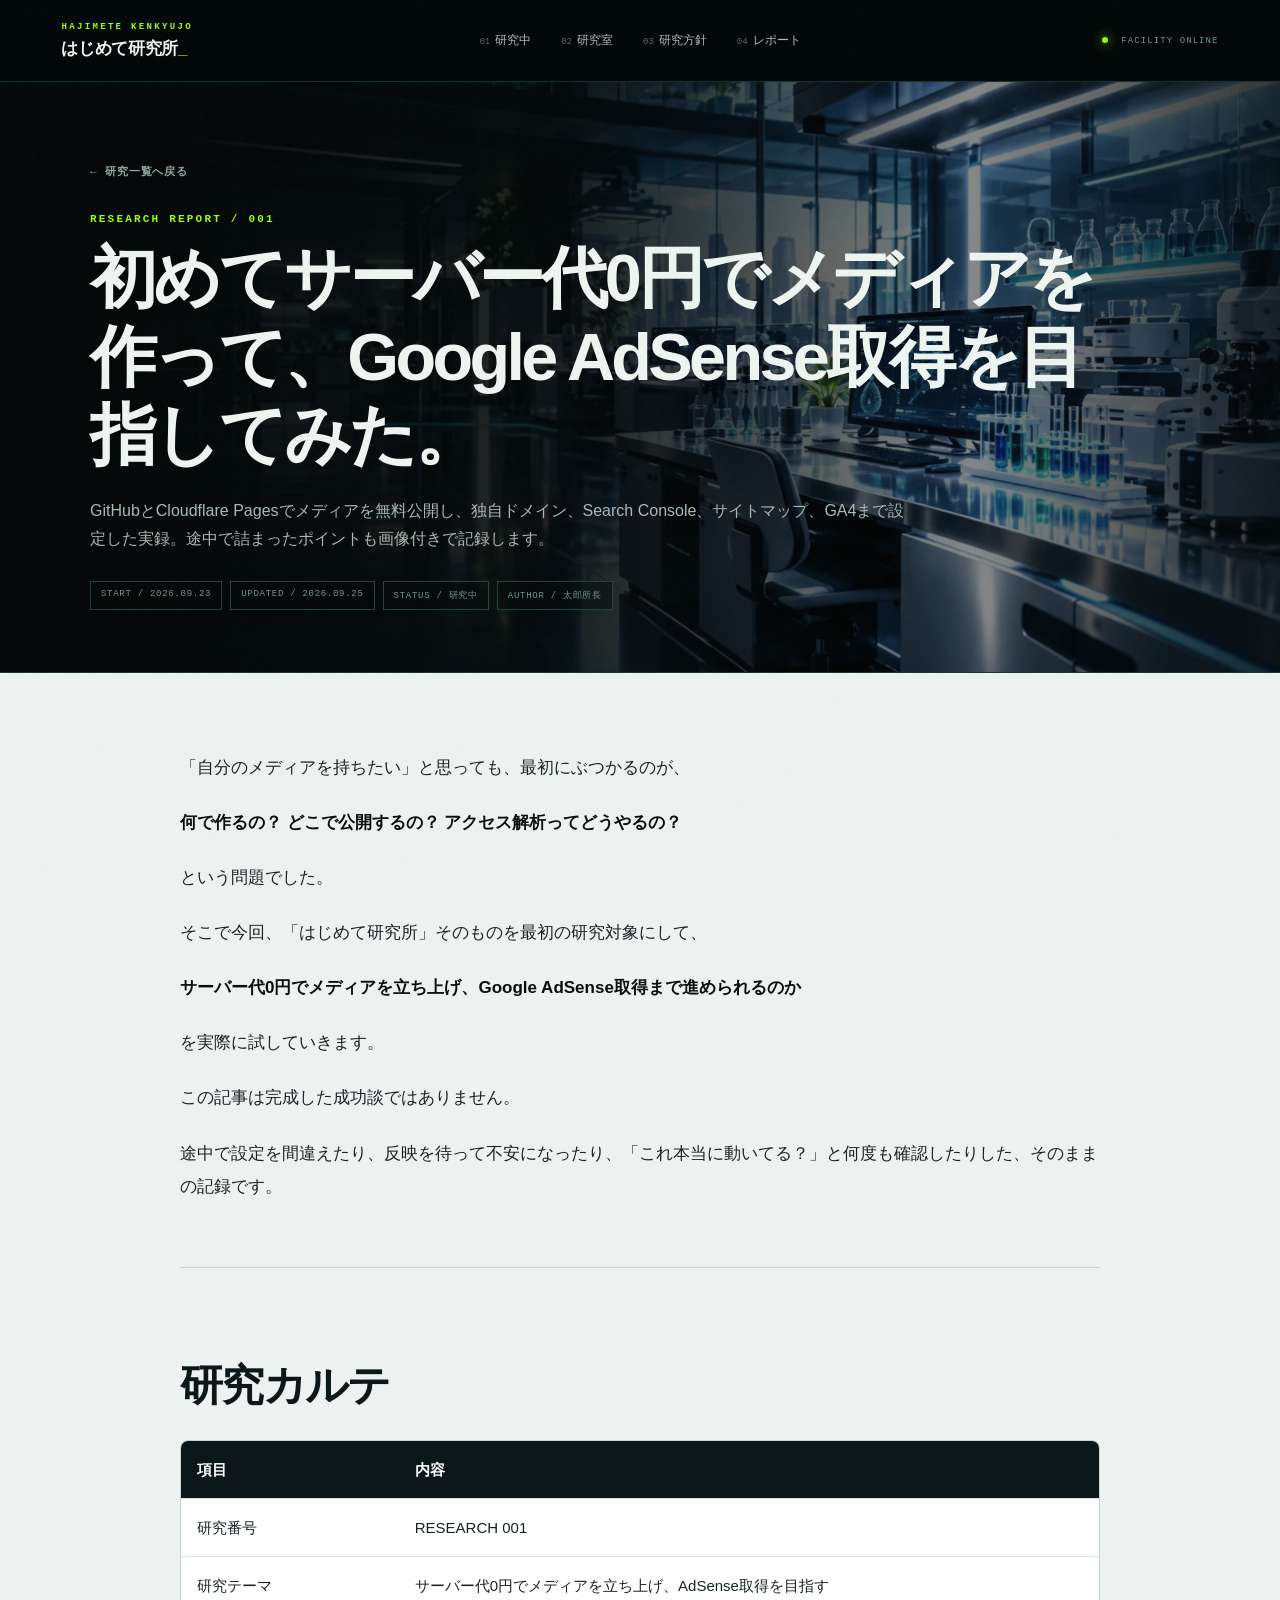
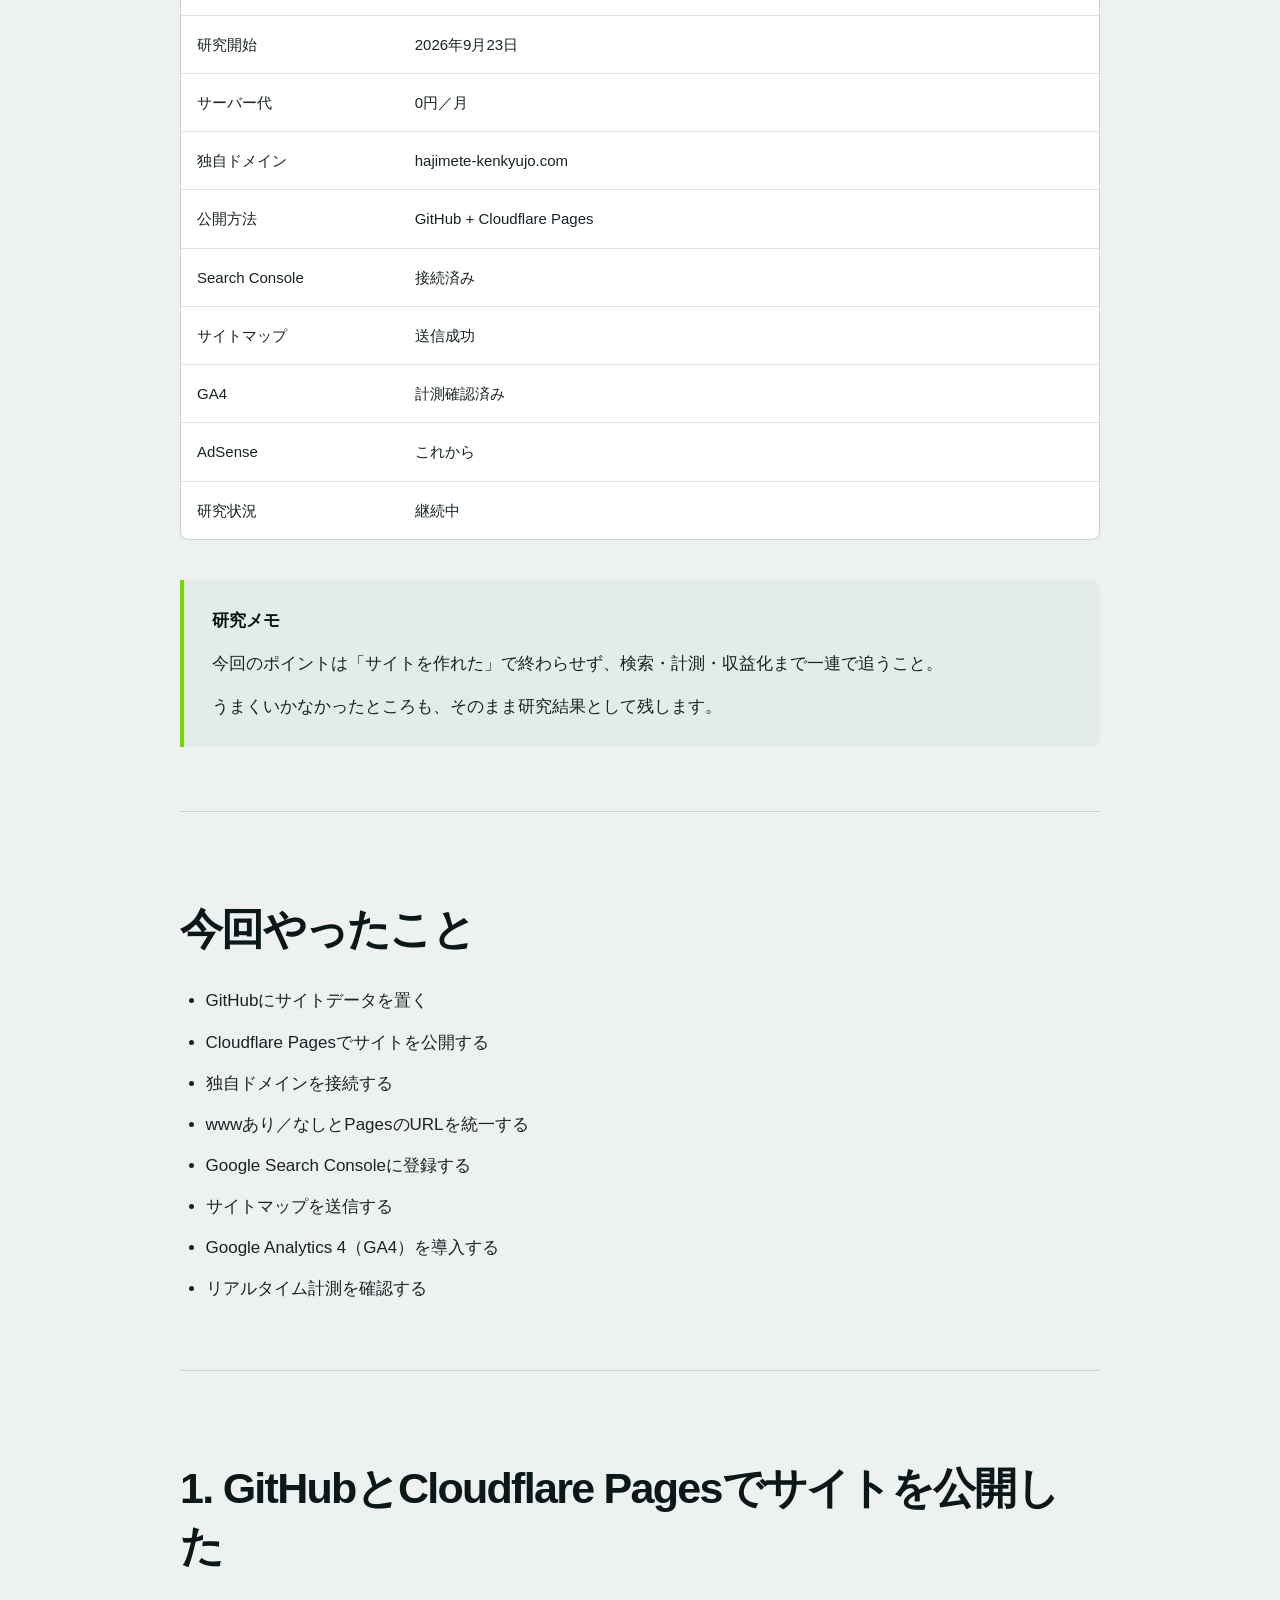
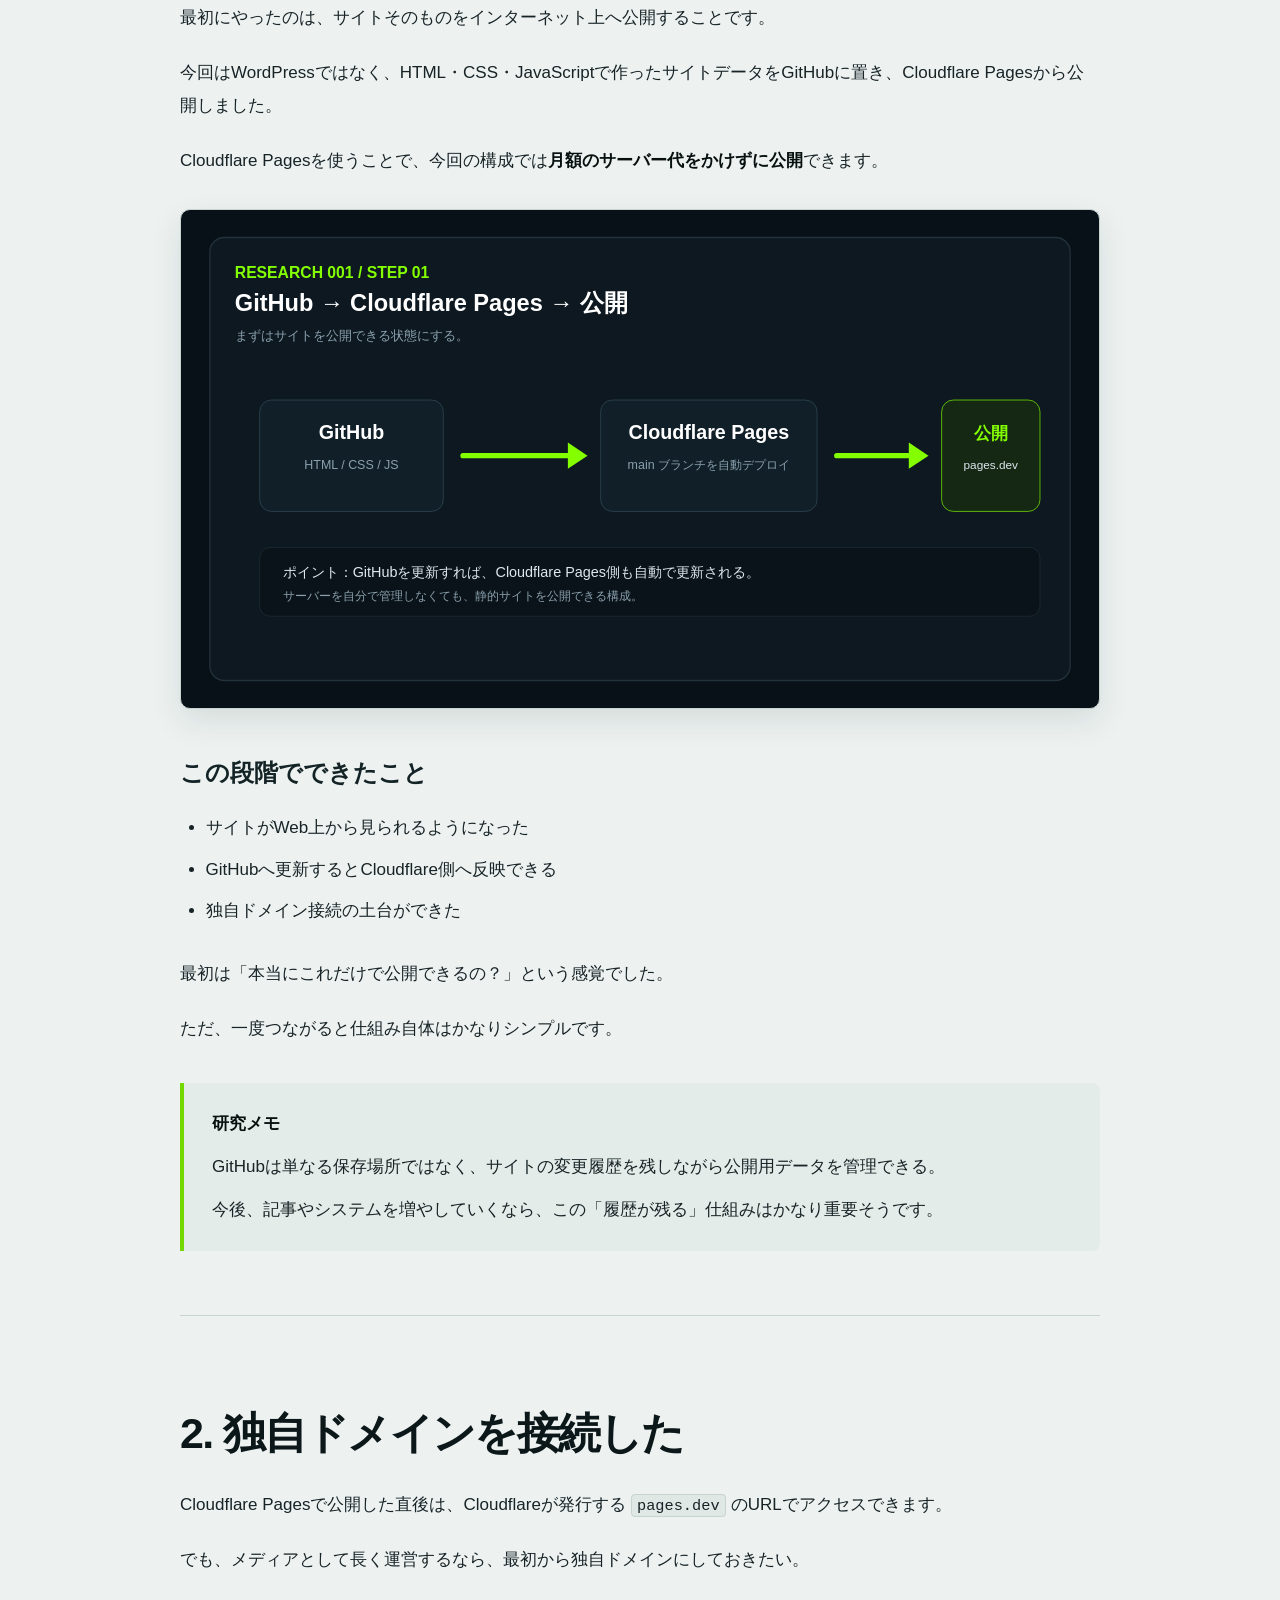
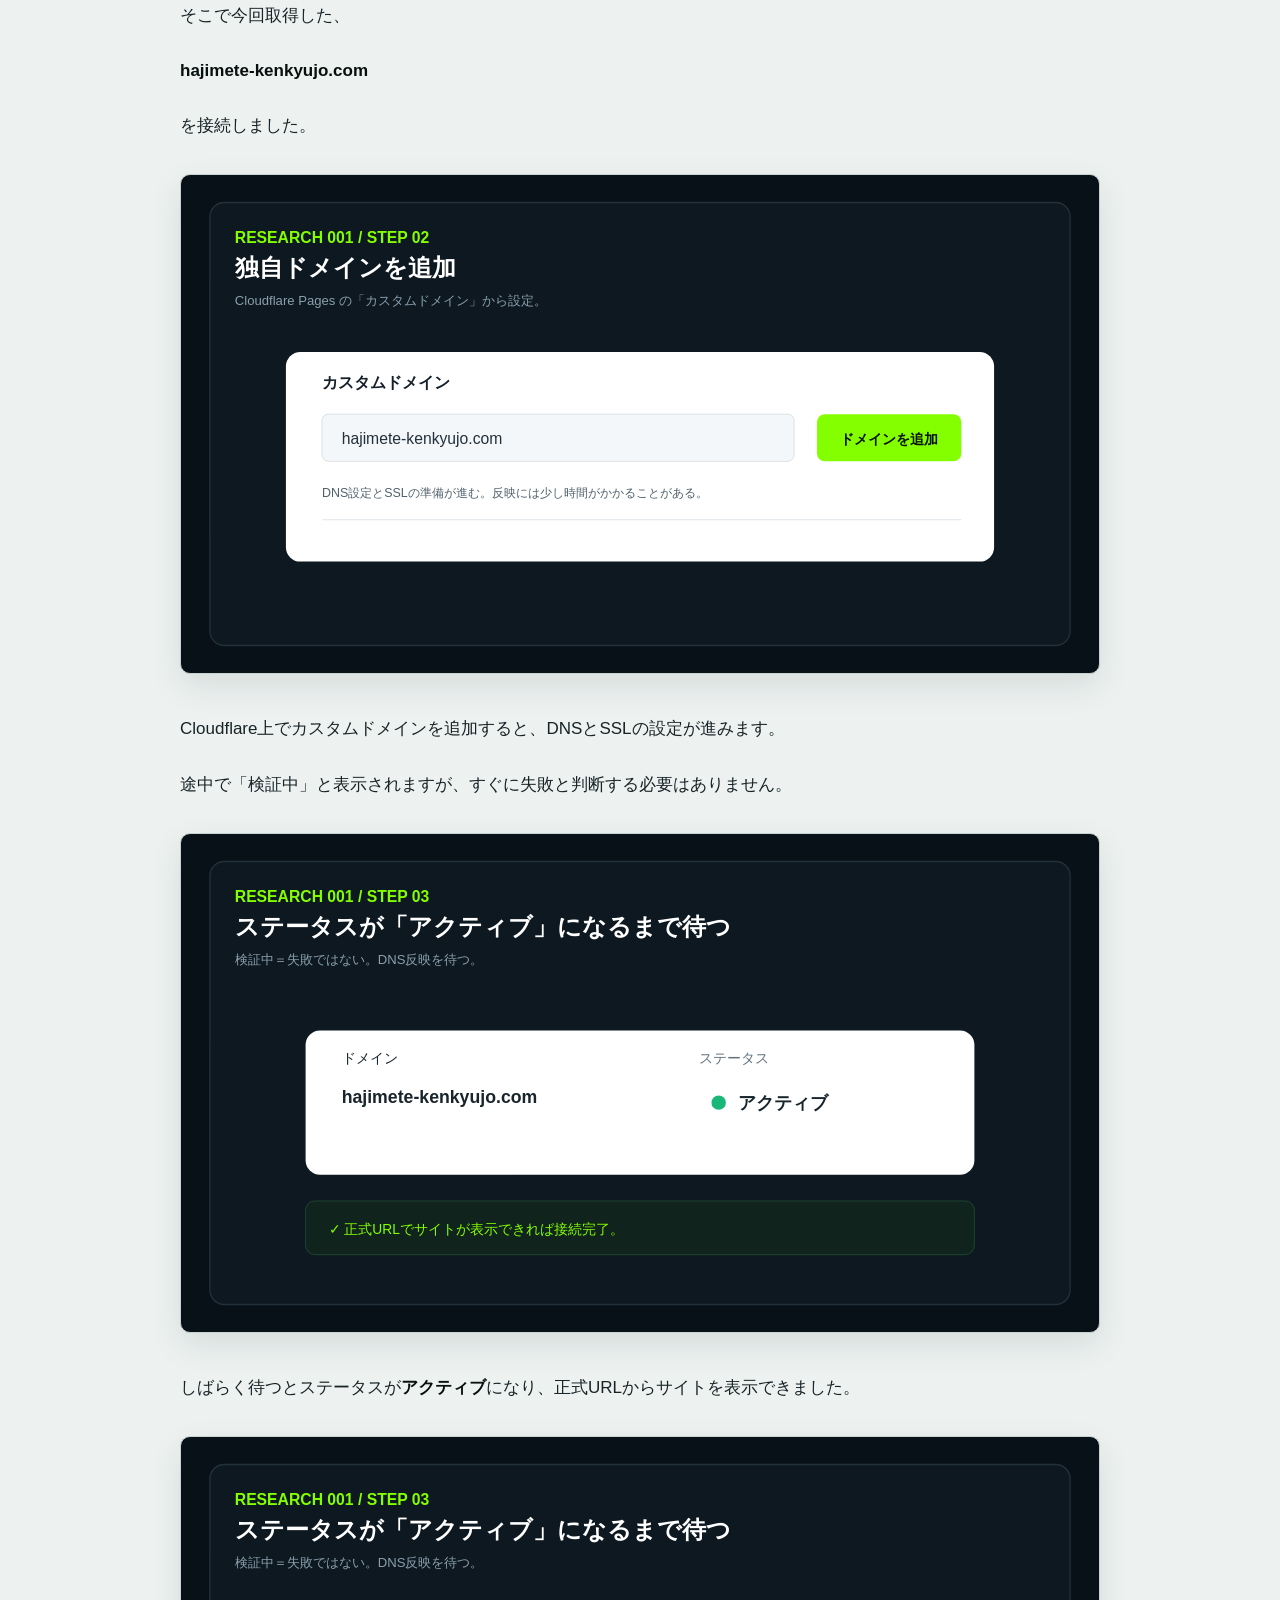
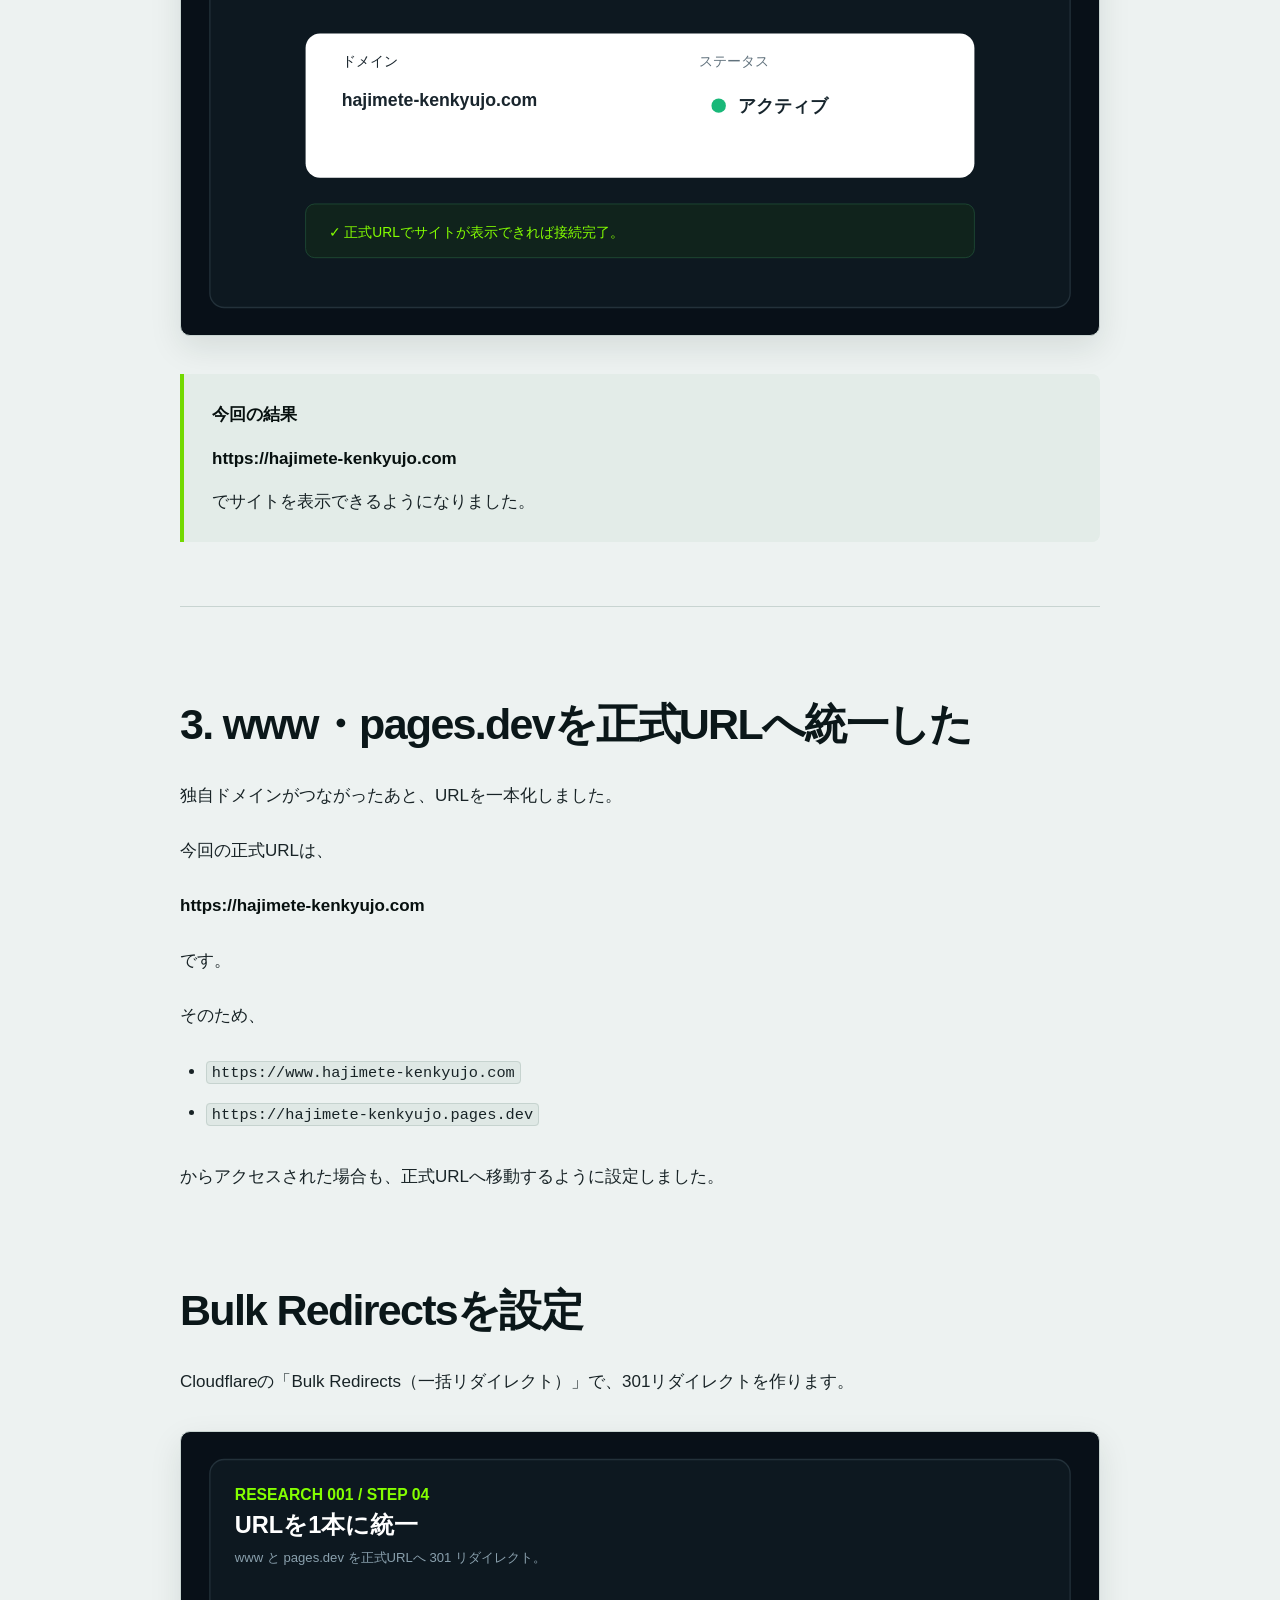
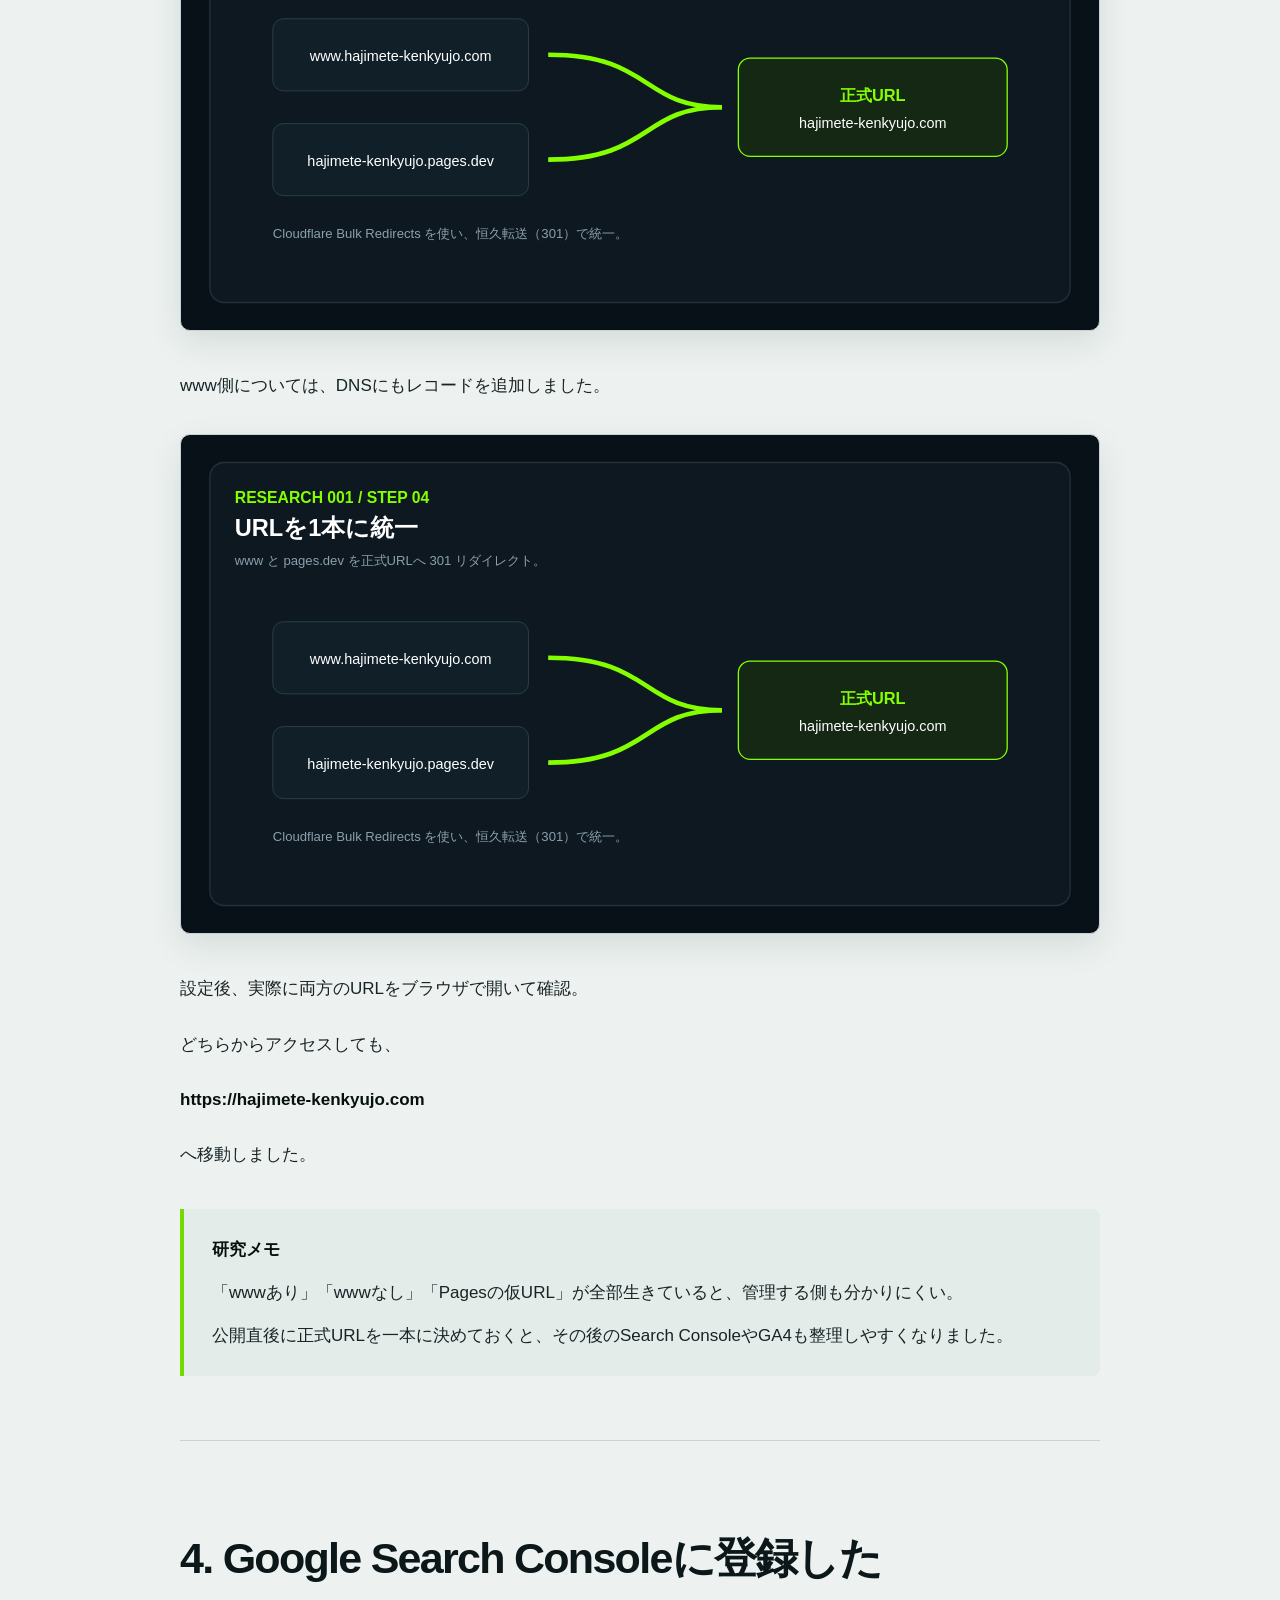
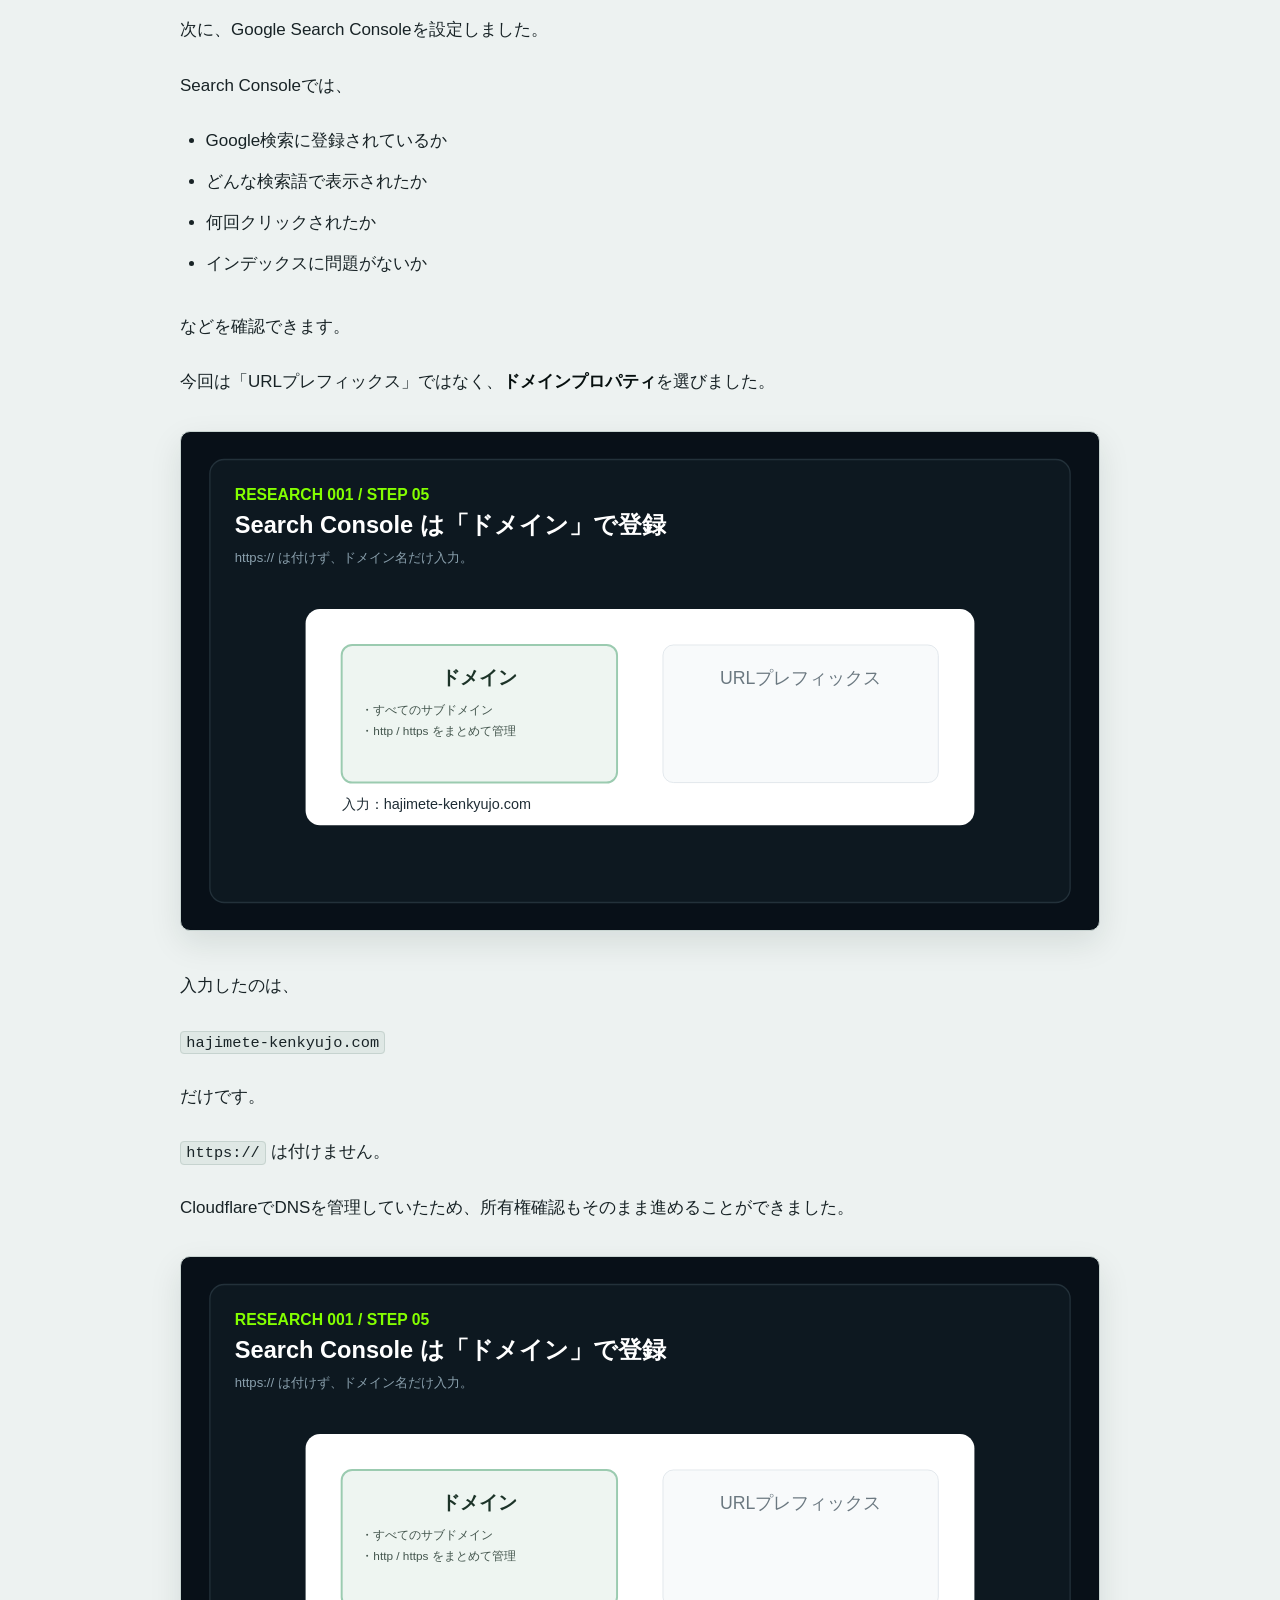
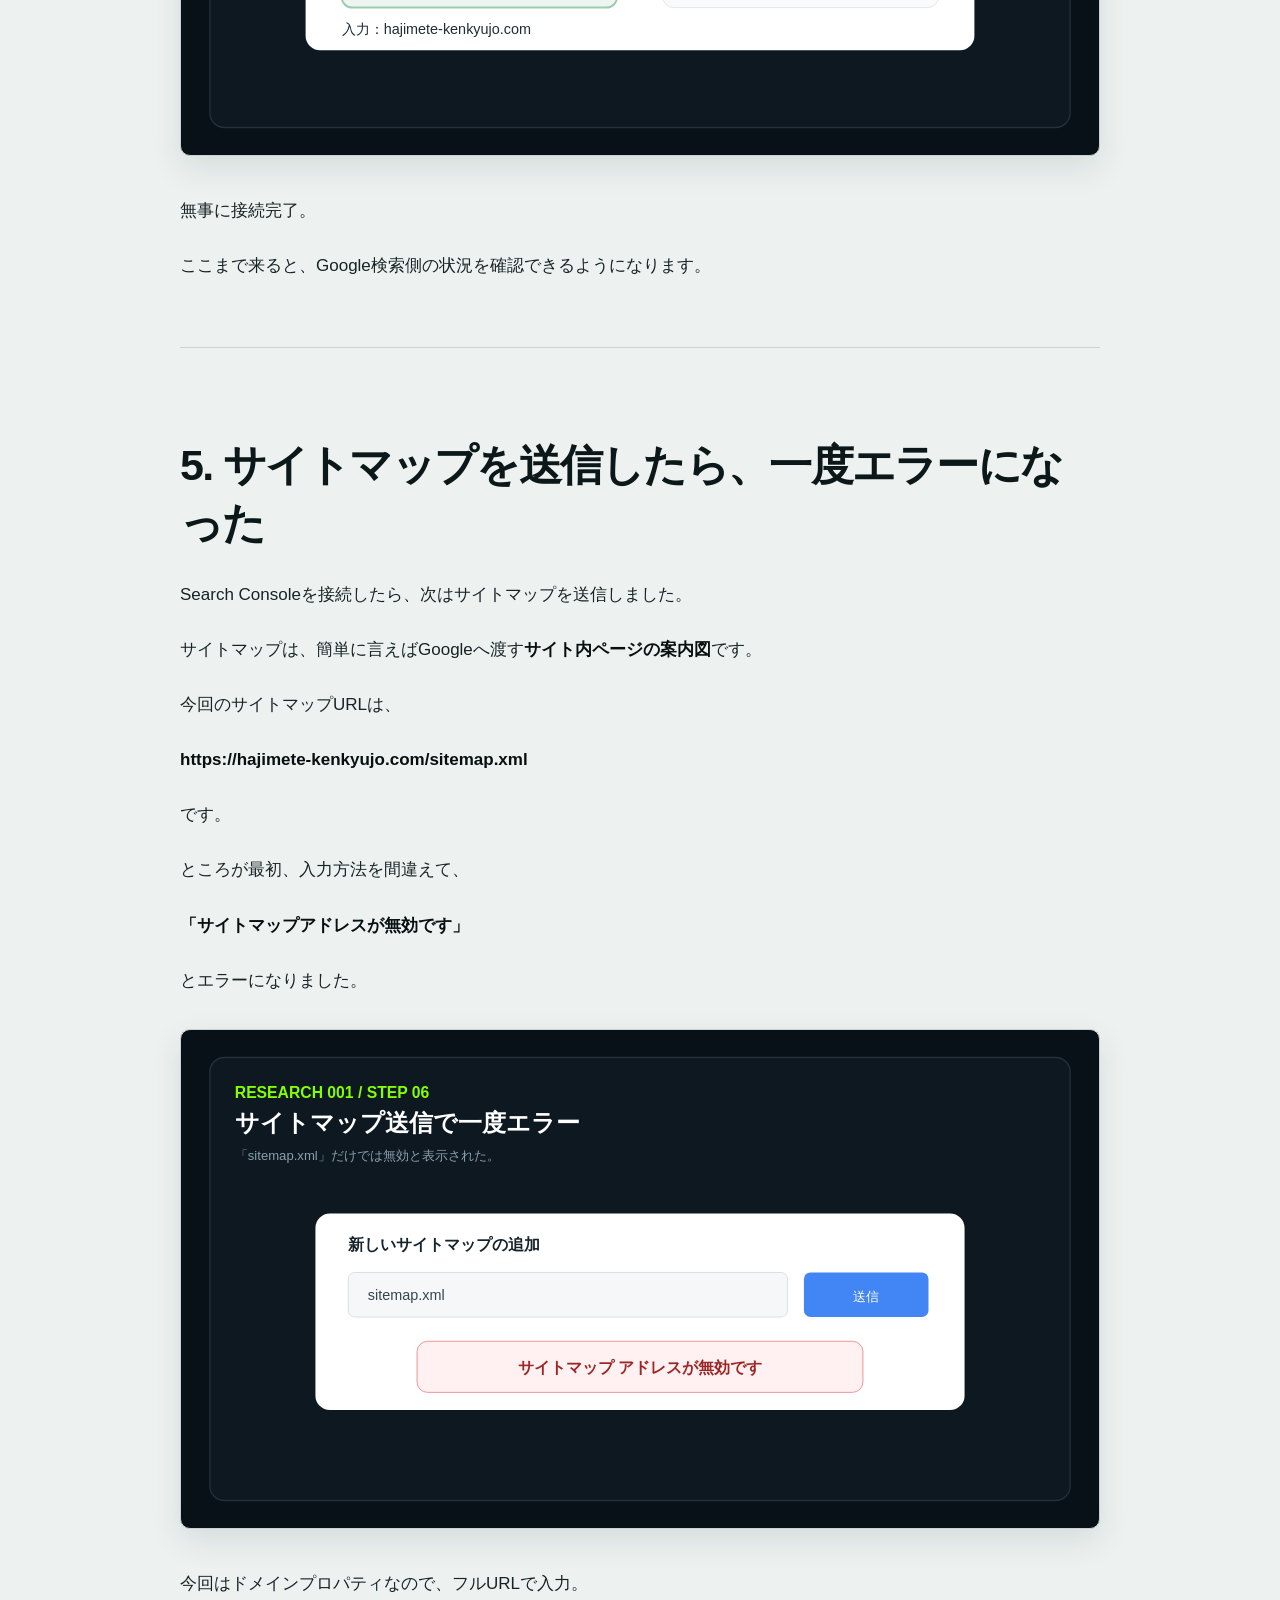
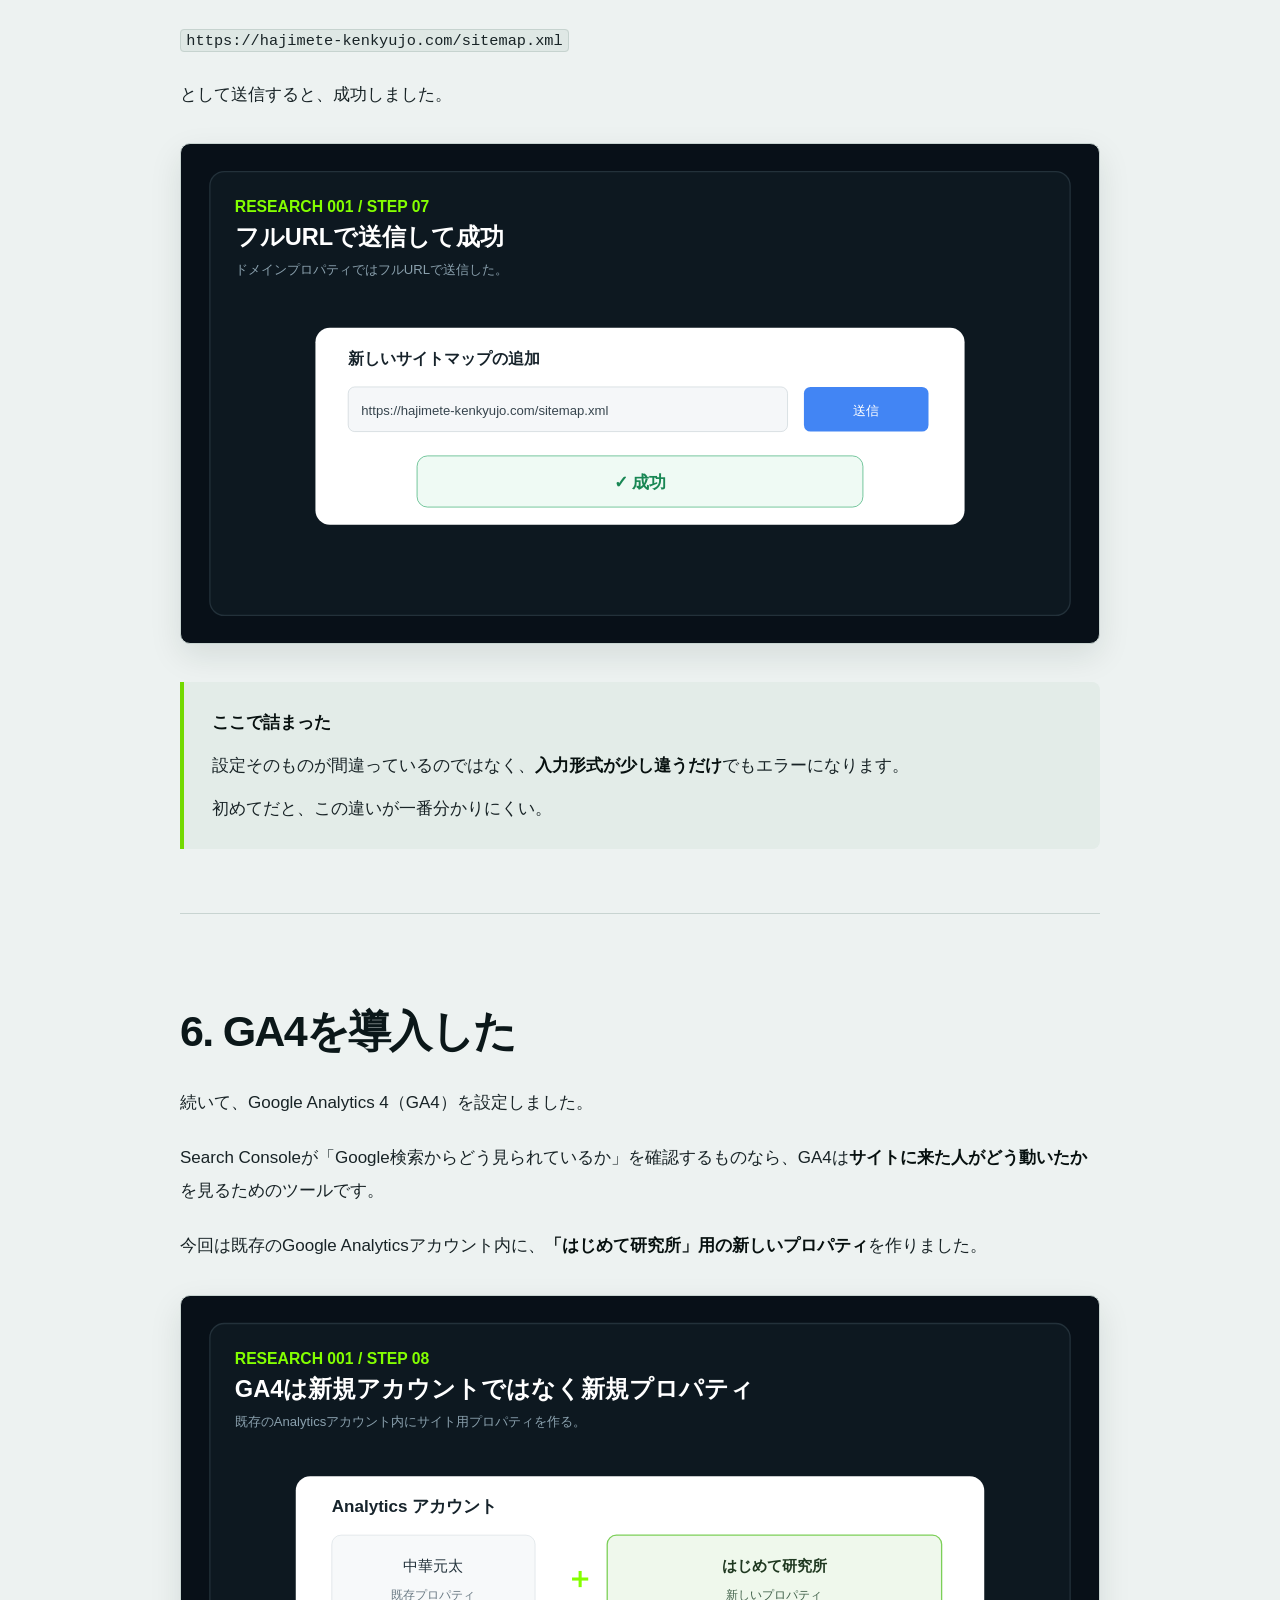
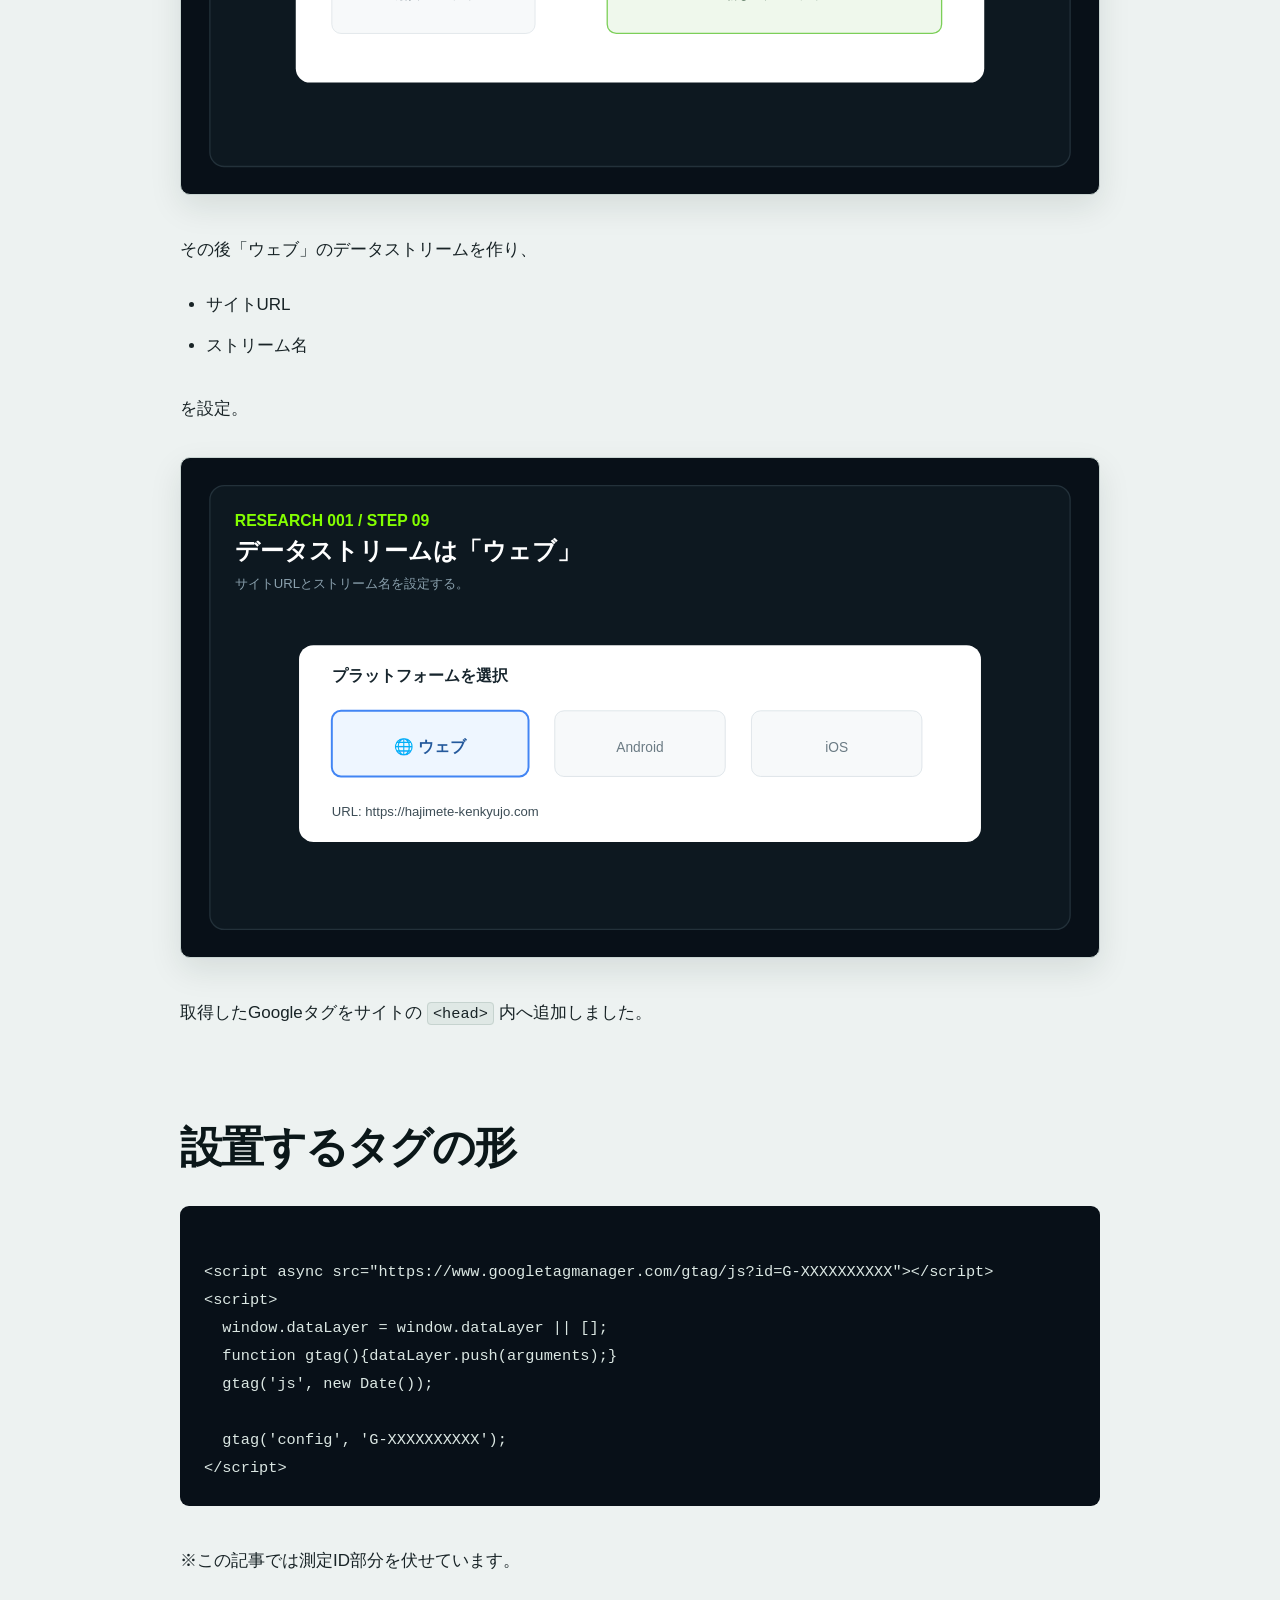
==== commit e40a6ae3: "Link Research 001 card and publish report page" ====
--- a/reports/001/index.html
+++ b/reports/001/index.html
@@ -15,217 +15,66 @@
 <meta name="description" content="GitHubとCloudflare Pagesでメディアを無料公開し、独自ドメイン、Search Console、サイトマップ、GA4まで設定した実録。途中で詰まったポイントも画像付きで記録します。">
 <link rel="canonical" href="https://hajimete-kenkyujo.com/reports/001/">
 <meta property="og:title" content="初めてサーバー代0円でメディアを作って、Google AdSense取得を目指してみた。">
-<meta property="og:description" content="Cloudflare Pages、独自ドメイン、Search Console、サイトマップ、GA4まで。実際にやった流れを画像付きで記録。">
+<meta property="og:description" content="GitHubとCloudflare Pagesでメディアを無料公開し、独自ドメイン、Search Console、サイトマップ、GA4まで設定した実録。途中で詰まったポイントも画像付きで記録します。">
 <meta property="og:type" content="article">
 <meta property="og:url" content="https://hajimete-kenkyujo.com/reports/001/">
+<meta property="og:image" content="https://hajimete-kenkyujo.com/assets/top-lab.webp">
 <meta name="theme-color" content="#05090a">
 <link rel="stylesheet" href="/styles.css">
-<link rel="stylesheet" href="/reports/report.css">
+<link rel="stylesheet" href="/report.css">
 </head>
-<body>
+<body class="report-page">
 <div class="noise" aria-hidden="true"></div>
-
-<header class="site-header article-site-header">
+<header class="site-header">
   <a class="brand" href="/" aria-label="はじめて研究所 トップ">
     <span class="brand-kicker">HAJIMETE KENKYUJO</span>
     <span class="brand-main">はじめて研究所<span class="cursor">_</span></span>
   </a>
-  <nav aria-label="記事ナビゲーション">
+  <nav aria-label="メインナビゲーション">
     <a href="/#research"><span>01</span>研究中</a>
     <a href="/#labs"><span>02</span>研究室</a>
-    <a href="/#reports"><span>03</span>レポート</a>
+    <a href="/#policy"><span>03</span>研究方針</a>
+    <a href="/#reports"><span>04</span>レポート</a>
   </nav>
-  <div class="header-status"><i></i> REPORT ONLINE</div>
+  <div class="header-status"><i></i> FACILITY ONLINE</div>
 </header>
 
-<main class="report-page">
+<main>
 <section class="report-hero">
-  <div class="report-hero-bg"></div>
+  <div class="report-hero-bg" aria-hidden="true"></div>
   <div class="report-hero-inner">
-    <a class="breadcrumb" href="/">← はじめて研究所</a>
-    <div class="report-badge">RESEARCH 001 / ACTIVE</div>
-    <p class="report-category">しごと研究室 / WEB MEDIA</p>
-    <h1>初めてサーバー代0円でメディアを作って、<br>Google AdSense取得を目指してみた。</h1>
-    <p class="report-intro">GitHubとCloudflare Pagesでメディアを公開し、独自ドメイン、Search Console、サイトマップ、GA4まで設定。途中で詰まったところも含めて、そのまま研究ログとして残します。</p>
+    <a class="back-link" href="/#research">← 研究一覧へ戻る</a>
+    <div class="report-kicker">RESEARCH REPORT / 001</div>
+    <h1>初めてサーバー代0円でメディアを作って、Google AdSense取得を目指してみた。</h1>
+    <p>GitHubとCloudflare Pagesでメディアを無料公開し、独自ドメイン、Search Console、サイトマップ、GA4まで設定した実録。途中で詰まったポイントも画像付きで記録します。</p>
     <div class="report-meta">
       <span>START / 2026.09.23</span>
-      <span>UPDATE / 2026.09.25</span>
+      <span>UPDATED / 2026.09.25</span>
+      <span>STATUS / 研究中</span>
       <span>AUTHOR / 太郎所長</span>
-      <span>SERVER / ¥0 MONTH</span>
     </div>
   </div>
 </section>
 
-<div class="report-layout">
-<aside class="report-toc">
-  <p>CONTENTS</p>
-  <a href="#karte">研究カルテ</a>
-  <a href="#step1">01 公開</a>
-  <a href="#step2">02 独自ドメイン</a>
-  <a href="#step3">03 URL統一</a>
-  <a href="#step4">04 Search Console</a>
-  <a href="#step5">05 サイトマップ</a>
-  <a href="#step6">06 GA4</a>
-  <a href="#step7">07 GA4の罠</a>
-  <a href="#result">現時点の結果</a>
-  <a href="#next">次の研究</a>
-</aside>
-
-<article class="report-article">
-<section class="report-lead">
-  <p>「自分のメディアを持ちたい」と思っても、最初にぶつかるのが、<strong>何で作るの？ どこで公開するの？ アクセス解析ってどうやるの？</strong>という問題でした。</p>
-  <p>そこで今回、「はじめて研究所」そのものを最初の研究対象にして、<strong>サーバー代0円でメディアを立ち上げ、Google AdSense取得まで進められるのか</strong>を実際に試していきます。</p>
-  <p>この記事は完成した成功談ではありません。途中で設定を間違えたり、反映を待って不安になったり、「これ本当に動いてる？」と何度も確認したりした、そのままの記録です。</p>
-</section>
-
-<section id="karte" class="article-section">
-  <div class="section-number">00 / RESEARCH FILE</div>
-  <h2>研究カルテ</h2>
-  <div class="karte-grid">
-    <div><span>研究番号</span><b>RESEARCH 001</b></div>
-    <div><span>研究開始</span><b>2026.09.23</b></div>
-    <div><span>サーバー代</span><b>¥0 / MONTH</b></div>
-    <div><span>独自ドメイン</span><b>hajimete-kenkyujo.com</b></div>
-    <div><span>公開方法</span><b>GitHub + Cloudflare Pages</b></div>
-    <div><span>Search Console</span><b>接続済み</b></div>
-    <div><span>サイトマップ</span><b>送信成功</b></div>
-    <div><span>GA4</span><b>計測確認済み</b></div>
-    <div><span>AdSense</span><b>これから</b></div>
-    <div><span>研究状況</span><b class="live">継続中</b></div>
-  </div>
-  <div class="research-note"><small>RESEARCH MEMO</small><p>「サイトを作れた」で終わらせず、検索・計測・収益化まで一連で追う。うまくいかなかったところも、そのまま研究結果として残します。</p></div>
-</section>
-
-<section id="step1" class="article-section">
-  <div class="section-number">01 / DEPLOY</div>
-  <h2>GitHubとCloudflare Pagesでサイトを公開した</h2>
-  <p>最初にやったのは、サイトそのものをインターネット上へ公開することです。今回はWordPressではなく、HTML・CSS・JavaScriptで作ったサイトデータをGitHubに置き、Cloudflare Pagesから公開しました。</p>
-  <figure><img src="/assets/reports/001/01-cloudflare-pages.svg" alt="GitHubからCloudflare Pagesへ公開する流れ" loading="lazy"><figcaption>GitHubのデータをCloudflare Pagesへつなぎ、そのまま公開。</figcaption></figure>
-  <div class="point-box"><b>この段階でできたこと</b><ul><li>サイトがWeb上から見られるようになった</li><li>GitHubへ更新するとCloudflare側へ反映できる</li><li>独自ドメイン接続の土台ができた</li></ul></div>
-  <p>最初は「本当にこれだけで公開できるの？」という感覚でした。ただ、一度つながると仕組み自体はかなりシンプルです。</p>
-</section>
-
-<section id="step2" class="article-section">
-  <div class="section-number">02 / DOMAIN</div>
-  <h2>独自ドメインを接続した</h2>
-  <p>Cloudflare Pagesで公開した直後は、Cloudflareが発行する <code>pages.dev</code> のURLでアクセスできます。でも、メディアとして長く運営するなら、最初から独自ドメインにしておきたい。そこで <strong>hajimete-kenkyujo.com</strong> を接続しました。</p>
-  <figure><img src="/assets/reports/001/02-custom-domain.svg" alt="独自ドメインを追加する手順" loading="lazy"><figcaption>Pagesの「カスタムドメイン」から独自ドメインを追加。</figcaption></figure>
-  <p>Cloudflare上でカスタムドメインを追加すると、DNSとSSLの設定が進みます。途中で「検証中」と表示されても、すぐに失敗と判断する必要はありません。</p>
-  <figure><img src="/assets/reports/001/03-domain-active.svg" alt="独自ドメインがアクティブになるまで待つ" loading="lazy"><figcaption>DNSとSSLの反映待ち。アクティブになれば接続完了。</figcaption></figure>
-  <div class="result-box"><small>RESULT</small><b>https://hajimete-kenkyujo.com</b><p>正式URLでサイトを表示できるようになりました。</p></div>
-</section>
-
-<section id="step3" class="article-section">
-  <div class="section-number">03 / REDIRECT</div>
-  <h2>www・pages.devを正式URLへ統一した</h2>
-  <p>独自ドメインがつながったあと、URLを一本化しました。今回の正式URLは <strong>https://hajimete-kenkyujo.com</strong> です。</p>
-  <figure><img src="/assets/reports/001/04-url-redirect.svg" alt="wwwとpages.devを正式URLへリダイレクトする流れ" loading="lazy"><figcaption>wwwあり・Pagesの仮URLを301リダイレクトで正式URLへ統一。</figcaption></figure>
-  <div class="research-note"><small>RESEARCH MEMO</small><p>公開直後に正式URLを一本に決めておくと、その後のSearch ConsoleやGA4も整理しやすくなりました。</p></div>
-</section>
-
-<section id="step4" class="article-section">
-  <div class="section-number">04 / SEARCH CONSOLE</div>
-  <h2>Google Search Consoleに登録した</h2>
-  <p>Search Consoleでは、Google検索に登録されているか、どんな検索語で表示されたか、何回クリックされたか、インデックスに問題がないかなどを確認できます。</p>
-  <p>今回は「URLプレフィックス」ではなく、<strong>ドメインプロパティ</strong>を選びました。</p>
-  <figure><img src="/assets/reports/001/05-search-console.svg" alt="Search Consoleでドメインプロパティを選択する説明" loading="lazy"><figcaption>入力するのは <code>hajimete-kenkyujo.com</code>。<code>https://</code> は付けません。</figcaption></figure>
-</section>
-
-<section id="step5" class="article-section">
-  <div class="section-number">05 / SITEMAP</div>
-  <h2>サイトマップを送信したら、一度エラーになった</h2>
-  <p>サイトマップは、簡単に言えばGoogleへ渡すサイト内ページの案内図です。今回のサイトマップURLは <strong>https://hajimete-kenkyujo.com/sitemap.xml</strong>。</p>
-  <p>ところが最初、入力方法を間違えて「サイトマップアドレスが無効です」とエラーになりました。</p>
-  <figure><img src="/assets/reports/001/06-sitemap-error.svg" alt="サイトマップ送信でエラーになった例" loading="lazy"><figcaption>設定そのものではなく、入力形式の違いでエラー。</figcaption></figure>
-  <p>今回はドメインプロパティなので、フルURLで入力して再送信。</p>
-  <figure><img src="/assets/reports/001/07-sitemap-success.svg" alt="サイトマップをフルURLで送信して成功" loading="lazy"><figcaption>フルURLで送信すると成功。</figcaption></figure>
-  <div class="trap-box"><small>ここで詰まった</small><p>初めてだと、「設定が壊れている」のか「入力形式が違うだけ」なのかが分かりにくい。今回はこちらでした。</p></div>
-</section>
-
-<section id="step6" class="article-section">
-  <div class="section-number">06 / GA4</div>
-  <h2>GA4を導入した</h2>
-  <p>Search Consoleが「Google検索からどう見られているか」を確認するものなら、GA4は<strong>サイトに来た人がどう動いたか</strong>を見るためのツールです。</p>
-  <p>今回は既存のGoogle Analyticsアカウント内に、はじめて研究所用の<strong>新しいプロパティ</strong>を作りました。</p>
-  <figure><img src="/assets/reports/001/08-ga4-property.svg" alt="GA4で新しいプロパティを追加する説明" loading="lazy"><figcaption>新しいAnalyticsアカウントではなく、サイトごとのプロパティを追加。</figcaption></figure>
-  <p>続いて「ウェブ」のデータストリームを作り、サイトURLとストリーム名を設定。</p>
-  <figure><img src="/assets/reports/001/09-ga4-stream.svg" alt="GA4ウェブデータストリームを作成する説明" loading="lazy"><figcaption>はじめて研究所用のWebデータストリームを作成。</figcaption></figure>
-  <p>取得したGoogleタグをサイトの <code>&lt;head&gt;</code> 内へ追加しました。</p>
-  <pre><code>&lt;!-- Google tag (gtag.js) --&gt;
+<section class="article-shell">
+  <article class="article-body">
+    <p>「自分のメディアを持ちたい」と思っても、最初にぶつかるのが、</p><p><strong>何で作るの？ どこで公開するの？ アクセス解析ってどうやるの？</strong></p><p>という問題でした。</p><p>そこで今回、「はじめて研究所」そのものを最初の研究対象にして、</p><p><strong>サーバー代0円でメディアを立ち上げ、Google AdSense取得まで進められるのか</strong></p><p>を実際に試していきます。</p><p>この記事は完成した成功談ではありません。</p><p>途中で設定を間違えたり、反映を待って不安になったり、「これ本当に動いてる？」と何度も確認したりした、そのままの記録です。</p><hr><h2>研究カルテ</h2><div class="table-wrap"><table><thead><tr><th>項目</th><th>内容</th></tr></thead><tbody><tr><td>研究番号</td><td>RESEARCH 001</td></tr><tr><td>研究テーマ</td><td>サーバー代0円でメディアを立ち上げ、AdSense取得を目指す</td></tr><tr><td>研究開始</td><td>2026年9月23日</td></tr><tr><td>サーバー代</td><td>0円／月</td></tr><tr><td>独自ドメイン</td><td>hajimete-kenkyujo.com</td></tr><tr><td>公開方法</td><td>GitHub + Cloudflare Pages</td></tr><tr><td>Search Console</td><td>接続済み</td></tr><tr><td>サイトマップ</td><td>送信成功</td></tr><tr><td>GA4</td><td>計測確認済み</td></tr><tr><td>AdSense</td><td>これから</td></tr><tr><td>研究状況</td><td>継続中</td></tr></tbody></table></div><blockquote><p><strong>研究メモ</strong></p><p>今回のポイントは「サイトを作れた」で終わらせず、検索・計測・収益化まで一連で追うこと。  </p><p>うまくいかなかったところも、そのまま研究結果として残します。</p></blockquote><hr><h2>今回やったこと</h2><ul><li>GitHubにサイトデータを置く</li><li>Cloudflare Pagesでサイトを公開する</li><li>独自ドメインを接続する</li><li>wwwあり／なしとPagesのURLを統一する</li><li>Google Search Consoleに登録する</li><li>サイトマップを送信する</li><li>Google Analytics 4（GA4）を導入する</li><li>リアルタイム計測を確認する</li></ul><hr><h2>1. GitHubとCloudflare Pagesでサイトを公開した</h2><p>最初にやったのは、サイトそのものをインターネット上へ公開することです。</p><p>今回はWordPressではなく、HTML・CSS・JavaScriptで作ったサイトデータをGitHubに置き、Cloudflare Pagesから公開しました。</p><p>Cloudflare Pagesを使うことで、今回の構成では<strong>月額のサーバー代をかけずに公開</strong>できます。</p><p><img src="/assets/reports/001/01-cloudflare-pages.svg" alt="GitHubからCloudflare Pagesへ公開する流れ" loading="lazy"></p><h3>この段階でできたこと</h3><ul><li>サイトがWeb上から見られるようになった</li><li>GitHubへ更新するとCloudflare側へ反映できる</li><li>独自ドメイン接続の土台ができた</li></ul><p>最初は「本当にこれだけで公開できるの？」という感覚でした。</p><p>ただ、一度つながると仕組み自体はかなりシンプルです。</p><blockquote><p><strong>研究メモ</strong></p><p>GitHubは単なる保存場所ではなく、サイトの変更履歴を残しながら公開用データを管理できる。  </p><p>今後、記事やシステムを増やしていくなら、この「履歴が残る」仕組みはかなり重要そうです。</p></blockquote><hr><h2>2. 独自ドメインを接続した</h2><p>Cloudflare Pagesで公開した直後は、Cloudflareが発行する <code>pages.dev</code> のURLでアクセスできます。</p><p>でも、メディアとして長く運営するなら、最初から独自ドメインにしておきたい。</p><p>そこで今回取得した、</p><p><strong>hajimete-kenkyujo.com</strong></p><p>を接続しました。</p><p><img src="/assets/reports/001/02-custom-domain.svg" alt="独自ドメインを追加する手順" loading="lazy"></p><p>Cloudflare上でカスタムドメインを追加すると、DNSとSSLの設定が進みます。</p><p>途中で「検証中」と表示されますが、すぐに失敗と判断する必要はありません。</p><p><img src="/assets/reports/001/03-domain-active.svg" alt="独自ドメインの反映待ちと確認" loading="lazy"></p><p>しばらく待つとステータスが<strong>アクティブ</strong>になり、正式URLからサイトを表示できました。</p><p><img src="/assets/reports/001/03-domain-active.svg" alt="独自ドメインがアクティブになった状態" loading="lazy"></p><blockquote><p><strong>今回の結果</strong></p><p><strong>https://hajimete-kenkyujo.com</strong></p><p>でサイトを表示できるようになりました。</p></blockquote><hr><h2>3. www・pages.devを正式URLへ統一した</h2><p>独自ドメインがつながったあと、URLを一本化しました。</p><p>今回の正式URLは、</p><p><strong>https://hajimete-kenkyujo.com</strong></p><p>です。</p><p>そのため、</p><ul><li><code>https://www.hajimete-kenkyujo.com</code></li><li><code>https://hajimete-kenkyujo.pages.dev</code></li></ul><p>からアクセスされた場合も、正式URLへ移動するように設定しました。</p><h2>Bulk Redirectsを設定</h2><p>Cloudflareの「Bulk Redirects（一括リダイレクト）」で、301リダイレクトを作ります。</p><p><img src="/assets/reports/001/04-url-redirect.svg" alt="URLを正式URLへ統一する流れ" loading="lazy"></p><p>www側については、DNSにもレコードを追加しました。</p><p><img src="/assets/reports/001/04-url-redirect.svg" alt="wwwと正式URLを整理する手順図" loading="lazy"></p><p>設定後、実際に両方のURLをブラウザで開いて確認。</p><p>どちらからアクセスしても、</p><p><strong>https://hajimete-kenkyujo.com</strong></p><p>へ移動しました。</p><blockquote><p><strong>研究メモ</strong></p><p>「wwwあり」「wwwなし」「Pagesの仮URL」が全部生きていると、管理する側も分かりにくい。  </p><p>公開直後に正式URLを一本に決めておくと、その後のSearch ConsoleやGA4も整理しやすくなりました。</p></blockquote><hr><h2>4. Google Search Consoleに登録した</h2><p>次に、Google Search Consoleを設定しました。</p><p>Search Consoleでは、</p><ul><li>Google検索に登録されているか</li><li>どんな検索語で表示されたか</li><li>何回クリックされたか</li><li>インデックスに問題がないか</li></ul><p>などを確認できます。</p><p>今回は「URLプレフィックス」ではなく、<strong>ドメインプロパティ</strong>を選びました。</p><p><img src="/assets/reports/001/05-search-console.svg" alt="Search Consoleでドメインプロパティを選択" loading="lazy"></p><p>入力したのは、</p><p><code>hajimete-kenkyujo.com</code></p><p>だけです。</p><p><code>https://</code> は付けません。</p><p>CloudflareでDNSを管理していたため、所有権確認もそのまま進めることができました。</p><p><img src="/assets/reports/001/05-search-console.svg" alt="Search Consoleでドメイン登録する流れ" loading="lazy"></p><p>無事に接続完了。</p><p>ここまで来ると、Google検索側の状況を確認できるようになります。</p><hr><h2>5. サイトマップを送信したら、一度エラーになった</h2><p>Search Consoleを接続したら、次はサイトマップを送信しました。</p><p>サイトマップは、簡単に言えばGoogleへ渡す<strong>サイト内ページの案内図</strong>です。</p><p>今回のサイトマップURLは、</p><p><strong>https://hajimete-kenkyujo.com/sitemap.xml</strong></p><p>です。</p><p>ところが最初、入力方法を間違えて、</p><p><strong>「サイトマップアドレスが無効です」</strong></p><p>とエラーになりました。</p><p><img src="/assets/reports/001/06-sitemap-error.svg" alt="サイトマップ送信で無効エラーになった例" loading="lazy"></p><p>今回はドメインプロパティなので、フルURLで入力。</p><p><code>https://hajimete-kenkyujo.com/sitemap.xml</code></p><p>として送信すると、成功しました。</p><p><img src="/assets/reports/001/07-sitemap-success.svg" alt="サイトマップをフルURLで送信して成功" loading="lazy"></p><blockquote><p><strong>ここで詰まった</strong></p><p>設定そのものが間違っているのではなく、<strong>入力形式が少し違うだけ</strong>でもエラーになります。</p><p>初めてだと、この違いが一番分かりにくい。</p></blockquote><hr><h2>6. GA4を導入した</h2><p>続いて、Google Analytics 4（GA4）を設定しました。</p><p>Search Consoleが「Google検索からどう見られているか」を確認するものなら、GA4は<strong>サイトに来た人がどう動いたか</strong>を見るためのツールです。</p><p>今回は既存のGoogle Analyticsアカウント内に、<strong>「はじめて研究所」用の新しいプロパティ</strong>を作りました。</p><p><img src="/assets/reports/001/08-ga4-property.svg" alt="GA4でサイトごとのプロパティを追加" loading="lazy"></p><p>その後「ウェブ」のデータストリームを作り、</p><ul><li>サイトURL</li><li>ストリーム名</li></ul><p>を設定。</p><p><img src="/assets/reports/001/09-ga4-stream.svg" alt="GA4のウェブデータストリームを作成" loading="lazy"></p><p>取得したGoogleタグをサイトの <code>&lt;head&gt;</code> 内へ追加しました。</p><h2>設置するタグの形</h2><pre><code class="language-html">
 &lt;script async src="https://www.googletagmanager.com/gtag/js?id=G-XXXXXXXXXX"&gt;&lt;/script&gt;
 &lt;script&gt;
   window.dataLayer = window.dataLayer || [];
   function gtag(){dataLayer.push(arguments);}
   gtag('js', new Date());
+
   gtag('config', 'G-XXXXXXXXXX');
-&lt;/script&gt;</code></pre>
-  <p class="caption-note">※記事では測定IDを伏せています。</p>
+&lt;/script&gt;</code></pre><p>※この記事では測定ID部分を伏せています。</p><hr><h2>7. GA4で「データがありません」と出て焦った</h2><p>GA4を設置してサイトへアクセス。</p><p>これで終わりだと思ったら、ホーム画面には、</p><p><strong>「ウェブサイトから受信したデータはまだありません」</strong></p><p>という表示。</p><p><img src="/assets/reports/001/10-ga4-realtime.svg" alt="GA4ホームとリアルタイム表示の違い" loading="lazy"></p><p>正直、かなり嫌な表示です。</p><p>「またGA4の設定を間違えたのか？」</p><p>と思いました。</p><p>でも、リアルタイムレポートを確認すると、</p><ul><li>アクティブユーザー：1</li><li>page_view</li><li>first_visit</li><li>session_start</li><li>user_engagement</li></ul><p>がちゃんと発生していました。</p><p><img src="/assets/reports/001/10-ga4-realtime.svg" alt="GA4リアルタイムで計測確認" loading="lazy"></p><p>つまり、<strong>GA4のタグ自体は正常に動いている</strong>。</p><p>通常のレポート側へ数字が出るまで、少し時間差があるということでした。</p><blockquote><p><strong>今回いちばん覚えておきたいこと</strong></p><p><strong>GA4のホームにすぐ数字が出ない＝設定失敗ではない。</strong></p><p>まずリアルタイムを確認する。</p><p>ここを知らないと、正常なのにタグを何度も入れ直してしまいそうです。</p></blockquote><hr><h2>8. 現時点の結果</h2><p>2026年9月24日時点で、ここまで完了しました。</p><div class="table-wrap"><table><thead><tr><th>項目</th><th>状況</th></tr></thead><tbody><tr><td>サイト制作</td><td>完了</td></tr><tr><td>GitHub管理</td><td>完了</td></tr><tr><td>Cloudflare Pages公開</td><td>完了</td></tr><tr><td>独自ドメイン</td><td>接続完了</td></tr><tr><td>www統一</td><td>完了</td></tr><tr><td>pages.dev転送</td><td>完了</td></tr><tr><td>Search Console</td><td>接続完了</td></tr><tr><td>sitemap.xml</td><td>送信成功</td></tr><tr><td>GA4</td><td>リアルタイム計測確認</td></tr><tr><td>AdSense</td><td>未申請</td></tr></tbody></table></div><p>メディアを作るための<strong>土台部分は一通り完成</strong>です。</p><hr><h2>9. やってみて分かったこと</h2><p>今回、一番強く感じたのは、</p><p><strong>サイト立ち上げは「ものすごく難しい」というより、「細かく迷うポイントが多い」</strong></p><p>ということでした。</p><p>特に初めてだと迷いやすいのが、</p><ul><li>DNSは反映待ちなのか、失敗なのか</li><li>wwwをどう扱うのか</li><li>Search Consoleはどちらを選ぶのか</li><li>サイトマップは何を入力するのか</li><li>GA4は本当に動いているのか</li></ul><p>といったところです。</p><p>そして、もう一つ。</p><p><strong>設定直後に結果が出ないものが多い。</strong></p><p>これも大きい。</p><p>反映待ちなのに設定をやり直すと、逆に何が正しいのか分からなくなります。</p><blockquote><p><strong>研究結果</strong></p><p>初めてWebサイトを立ち上げるときは、  </p><p>「何を設定したか」と同じくらい、  </p><p><strong>「何分・何時間待つものなのか」も記録しておいた方がいい。</strong></p></blockquote><hr><h2>10. 次の研究</h2><p>ここから先は、サイトを「公開した」から「育てる」へ進みます。</p><p>次にやる予定は、</p><ol><li>研究レポートを実際に公開する</li><li>記事カテゴリを整える</li><li>Search Consoleでインデックス状況を見る</li><li>検索表示・クリックを記録する</li><li>AdSense申請に必要な状態まで育てる</li><li>AdSense申請</li><li>結果を追記する</li></ol><p>です。</p><p>この記事も、AdSense申請・合否・初収益まで進んだら随時更新します。</p><hr><h2>まとめ</h2><p>今回は、</p><p><strong>サーバー代0円でメディアを作り、独自ドメイン・Search Console・サイトマップ・GA4まで設定</strong></p><p>しました。</p><p>途中でエラーも出たし、GA4では「データがない」と表示されて不安にもなりました。</p><p>でも、一つずつ確認すると、ちゃんと公開まで進められます。</p><p>「やったことがないから分からない」。</p><p>だからこそ、</p><p><strong>調べる。試す。比べる。そして記録する。</strong></p><p>これを「はじめて研究所」の最初の研究として、ここから継続して追っていきます。</p><hr><blockquote><p><strong>研究は継続中です。</strong></p><p>次回更新：インデックス状況・記事公開・AdSense申請準備</p></blockquote>
+    <div class="article-end">
+      <span>RESEARCH 001 / CONTINUING</span>
+      <h2>この研究は、まだ続きます。</h2>
+      <p>インデックス状況、記事数、AdSense申請、審査結果、収益化まで追記していきます。</p>
+      <a class="article-home" href="/">はじめて研究所へ戻る →</a>
+    </div>
+  </article>
 </section>
-
-<section id="step7" class="article-section">
-  <div class="section-number">07 / TROUBLE</div>
-  <h2>GA4で「データがありません」と出て焦った</h2>
-  <p>タグを設置してサイトへアクセス。これで終わりだと思ったら、ホーム画面には「ウェブサイトから受信したデータはまだありません」という表示。</p>
-  <p>「またGA4の設定を間違えたのか？」と思いました。でも、リアルタイムレポートでは、アクティブユーザー1、<code>page_view</code>、<code>first_visit</code>、<code>session_start</code>、<code>user_engagement</code> が発生していました。</p>
-  <figure><img src="/assets/reports/001/10-ga4-realtime.svg" alt="GA4ホームとリアルタイムの表示差" loading="lazy"><figcaption>ホームの数字がまだ0でも、リアルタイム側では正常に計測できていた。</figcaption></figure>
-  <div class="important-box"><small>今回いちばん覚えておきたいこと</small><h3>GA4のホームにすぐ数字が出ない＝設定失敗ではない。</h3><p>まずリアルタイムを確認する。ここを知らないと、正常なのにタグを何度も入れ直してしまいそうです。</p></div>
-</section>
-
-<section id="result" class="article-section">
-  <div class="section-number">08 / STATUS</div>
-  <h2>現時点の結果</h2>
-  <div class="status-table">
-    <div><span>サイト制作</span><b>完了</b></div>
-    <div><span>GitHub管理</span><b>完了</b></div>
-    <div><span>Cloudflare Pages公開</span><b>完了</b></div>
-    <div><span>独自ドメイン</span><b>接続完了</b></div>
-    <div><span>www統一</span><b>完了</b></div>
-    <div><span>pages.dev転送</span><b>完了</b></div>
-    <div><span>Search Console</span><b>接続完了</b></div>
-    <div><span>sitemap.xml</span><b>送信成功</b></div>
-    <div><span>GA4</span><b>計測確認</b></div>
-    <div><span>AdSense</span><b class="pending">未申請</b></div>
-  </div>
-  <p>メディアを作るための土台部分は一通り完成です。</p>
-</section>
-
-<section class="article-section">
-  <div class="section-number">09 / FINDINGS</div>
-  <h2>やってみて分かったこと</h2>
-  <p>今回、一番強く感じたのは、<strong>サイト立ち上げは「ものすごく難しい」というより、「細かく迷うポイントが多い」</strong>ということでした。</p>
-  <ul class="check-list">
-    <li>DNSは反映待ちなのか、失敗なのか</li>
-    <li>wwwをどう扱うのか</li>
-    <li>Search Consoleはどちらを選ぶのか</li>
-    <li>サイトマップは何を入力するのか</li>
-    <li>GA4は本当に動いているのか</li>
-  </ul>
-  <div class="research-note"><small>RESEARCH RESULT</small><p>初めてWebサイトを立ち上げるときは、「何を設定したか」と同じくらい、<strong>何分・何時間待つものなのか</strong>も記録しておいた方がいい。</p></div>
-</section>
-
-<section id="next" class="article-section">
-  <div class="section-number">10 / NEXT</div>
-  <h2>次の研究</h2>
-  <p>ここから先は、サイトを「公開した」から「育てる」へ進みます。</p>
-  <ol class="next-list">
-    <li>研究レポートを実際に公開する</li>
-    <li>記事カテゴリを整える</li>
-    <li>Search Consoleでインデックス状況を見る</li>
-    <li>検索表示・クリックを記録する</li>
-    <li>AdSense申請に必要な状態まで育てる</li>
-    <li>AdSense申請</li>
-    <li>結果を追記する</li>
-  </ol>
-  <div class="ongoing"><span>RESEARCH CONTINUES</span><h3>研究は継続中です。</h3><p>次回更新：インデックス状況・記事公開・AdSense申請準備</p></div>
-</section>
-
-<section class="article-end">
-  <p>「やったことがないから分からない」。だからこそ、</p>
-  <h2>調べる。試す。比べる。<br>そして記録する。</h2>
-  <a class="btn primary" href="/">はじめて研究所へ戻る <span>↗</span></a>
-</section>
-</article>
-</div>
 </main>
 
 <footer>
@@ -234,6 +83,5 @@
   <div class="footer-status"><i></i> SYSTEM ONLINE</div>
   <small class="copyright">© 2026 HAJIMETE KENKYUJO</small>
 </footer>
-<script src="/script.js"></script>
 </body>
 </html>
--- a/styles.css
+++ b/styles.css
@@ -30,3 +30,7 @@
     border-color:rgba(87,232,214,.18);
   }
 }
+
+/* Research 001 CTA */
+.research-open{display:inline-flex;align-items:center;gap:18px;margin-top:28px;padding:13px 18px;border:1px solid var(--neon);color:#07100f;background:var(--neon);font:800 12px/1.2 Inter,"Noto Sans JP","Yu Gothic",sans-serif;letter-spacing:.04em;position:relative;z-index:5;transition:.2s;box-shadow:0 0 22px rgba(156,255,0,.08)}
+.research-open b{font-size:16px}.research-open:hover{transform:translateY(-2px);box-shadow:0 8px 28px rgba(156,255,0,.12)}
--- a/report.css
+++ b/report.css
@@ -0,0 +1 @@
+.report-page{background:#05090a}.report-hero{position:relative;min-height:520px;display:flex;align-items:end;overflow:hidden;border-bottom:1px solid #17322f;background:#04100e}.report-hero-bg{position:absolute;inset:0;background:linear-gradient(90deg,rgba(3,8,8,.97) 0%,rgba(3,8,8,.88) 46%,rgba(3,8,8,.48) 76%,rgba(3,8,8,.82) 100%),url("/assets/top-lab.webp") center/cover no-repeat;filter:saturate(.78)}.report-hero-inner{position:relative;z-index:2;width:min(1100px,90vw);margin:0 auto;padding:74px 0 62px}.back-link{display:inline-block;margin-bottom:34px;color:#91aaa2;font:700 11px ui-monospace,SFMono-Regular,Consolas,monospace;letter-spacing:.08em}.back-link:hover{color:var(--neon)}.report-kicker{color:var(--neon);font:700 11px ui-monospace,SFMono-Regular,Consolas,monospace;letter-spacing:.2em;margin-bottom:14px}.report-hero h1{max-width:1040px;margin:0;font-size:clamp(38px,5.2vw,72px);line-height:1.18;letter-spacing:-.055em}.report-hero p{max-width:820px;color:#a9bbb5;font-size:16px;margin:22px 0 28px}.report-meta{display:flex;flex-wrap:wrap;gap:8px}.report-meta span{padding:7px 10px;border:1px solid #24443e;color:#78958c;font:9px ui-monospace,SFMono-Regular,Consolas,monospace;letter-spacing:.08em;background:rgba(3,10,9,.52)}.article-shell{background:#edf2f1;padding:78px 24px 120px}.article-body{width:min(920px,100%);margin:0 auto;color:#182326;font-family:Inter,"Noto Sans JP","Yu Gothic",Meiryo,sans-serif;font-size:17px;line-height:1.95}.article-body>p{margin:0 0 22px}.article-body h2{font-size:clamp(29px,4vw,43px);line-height:1.35;letter-spacing:-.04em;margin:82px 0 26px;padding-top:6px;color:#0b1719}.article-body h3{font-size:24px;line-height:1.5;margin:46px 0 18px;color:#132326}.article-body strong{color:#07100f}.article-body a{color:#176f61;text-decoration:underline;text-decoration-thickness:1px;text-underline-offset:3px}.article-body img{display:block;width:100%;height:auto;margin:32px 0 38px;border:1px solid #c8d4d1;border-radius:10px;background:#081018;box-shadow:0 12px 32px rgba(10,35,31,.1)}.article-body blockquote{margin:38px 0;padding:24px 28px;border-left:4px solid #73d900;background:#e3ece8;border-radius:0 8px 8px 0}.article-body blockquote p{margin:0 0 10px}.article-body blockquote p:last-child{margin-bottom:0}.article-body ul,.article-body ol{margin:20px 0 30px;padding-left:1.5em}.article-body li{margin:8px 0}.article-body hr{border:0;border-top:1px solid #c8d4d1;margin:64px 0}.article-body code{background:#dfe8e5;border:1px solid #c6d3cf;border-radius:4px;padding:.1em .35em;font-family:ui-monospace,SFMono-Regular,Consolas,monospace;font-size:.9em}.article-body pre{overflow:auto;background:#081018;color:#dbe7e3;padding:24px;border-radius:9px;margin:30px 0 38px;line-height:1.65}.article-body pre code{background:none;border:0;padding:0;color:inherit}.table-wrap{overflow:auto;margin:26px 0 40px;border:1px solid #c7d3d0;border-radius:8px;background:#fff}.article-body table{width:100%;border-collapse:collapse;font-size:15px}.article-body th,.article-body td{padding:14px 16px;text-align:left;border-bottom:1px solid #dce4e2}.article-body th{background:#0b1719;color:#fff;font-weight:800}.article-body tr:last-child td{border-bottom:0}.article-end{margin-top:90px;padding:40px;background:#081311;color:#eaf2ef;border:1px solid #20443f;border-radius:10px}.article-end>span{font:700 10px ui-monospace,SFMono-Regular,Consolas,monospace;color:var(--neon);letter-spacing:.16em}.article-end h2{color:#fff;margin:12px 0 12px;padding:0;font-size:34px}.article-end p{color:#9db0aa}.article-home{display:inline-block!important;margin-top:12px;padding:12px 18px;background:var(--neon);color:#07100f!important;text-decoration:none!important;font-weight:900;font-size:13px}@media(max-width:760px){.report-hero{min-height:460px}.report-hero-inner{padding:52px 0 42px}.article-shell{padding:52px 18px 90px}.article-body{font-size:16px}.article-body h2{margin-top:62px}.report-meta{gap:6px}.report-meta span{font-size:8px}}
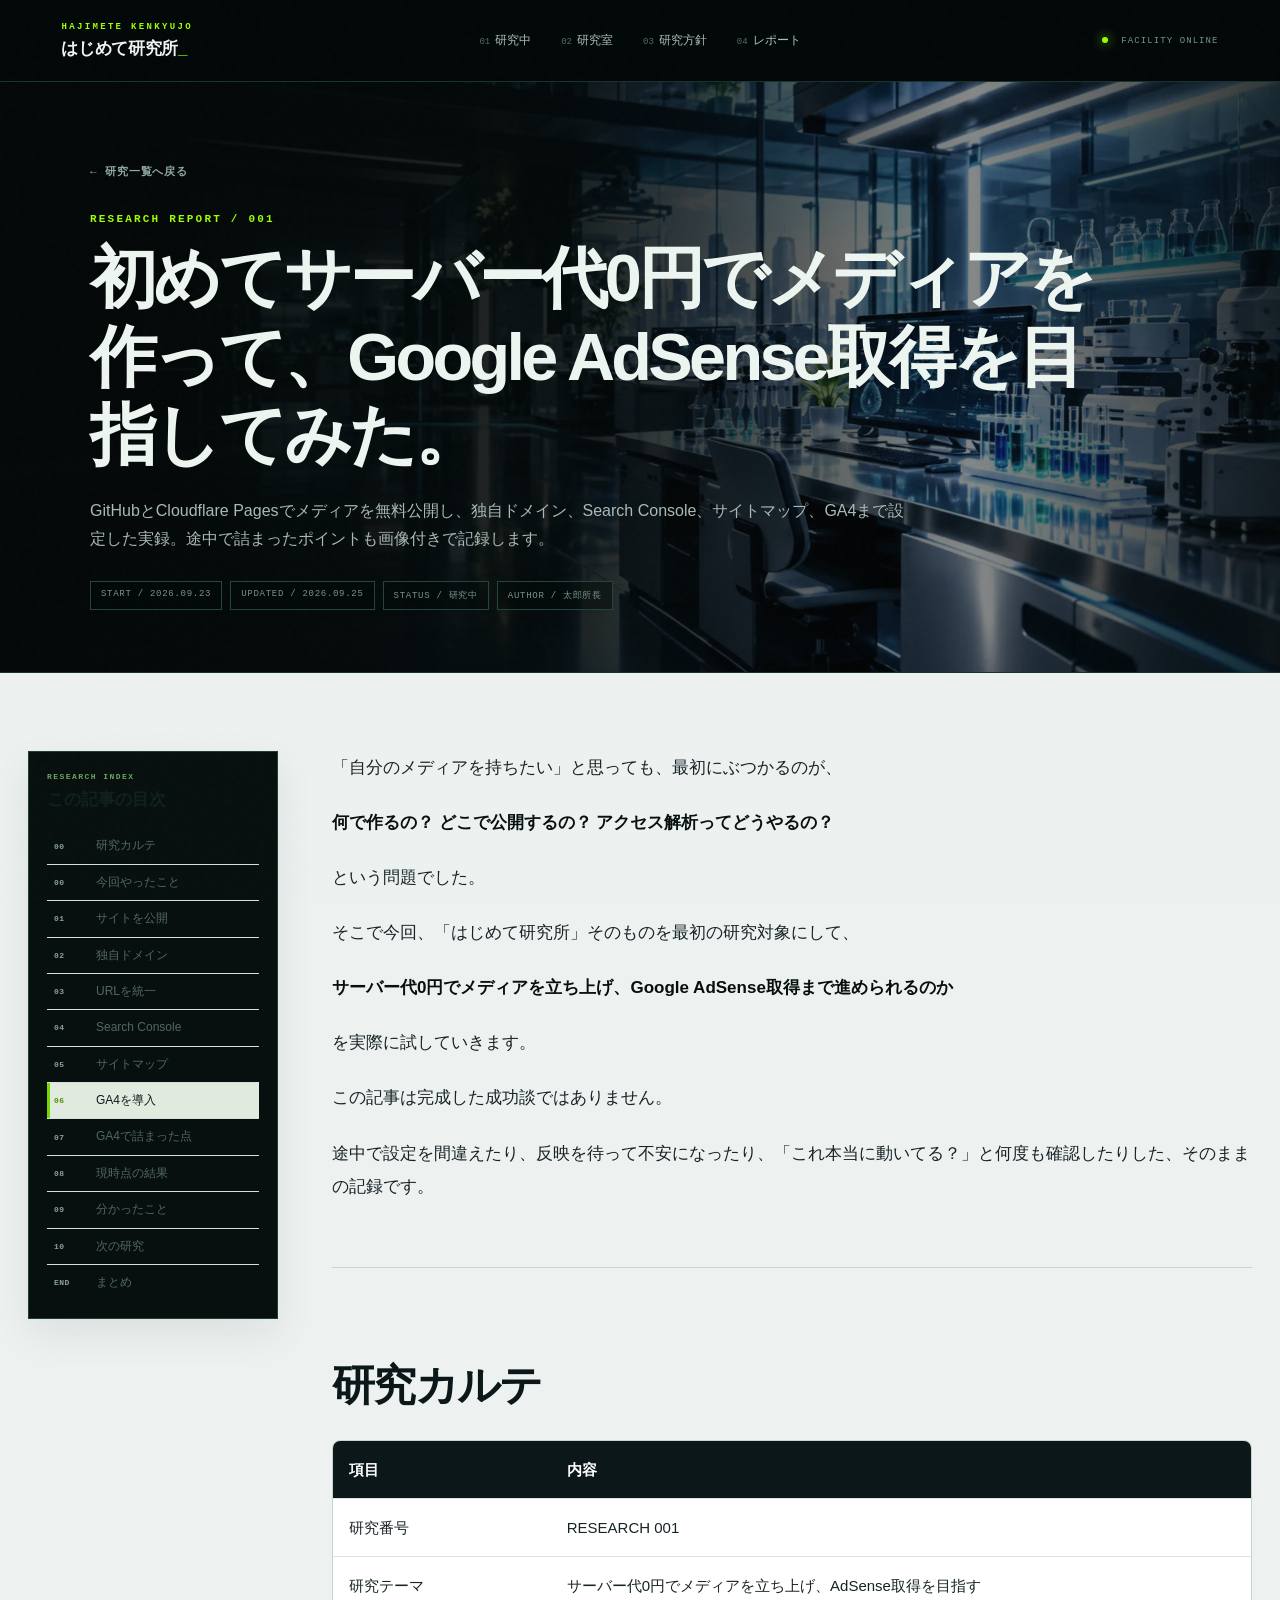
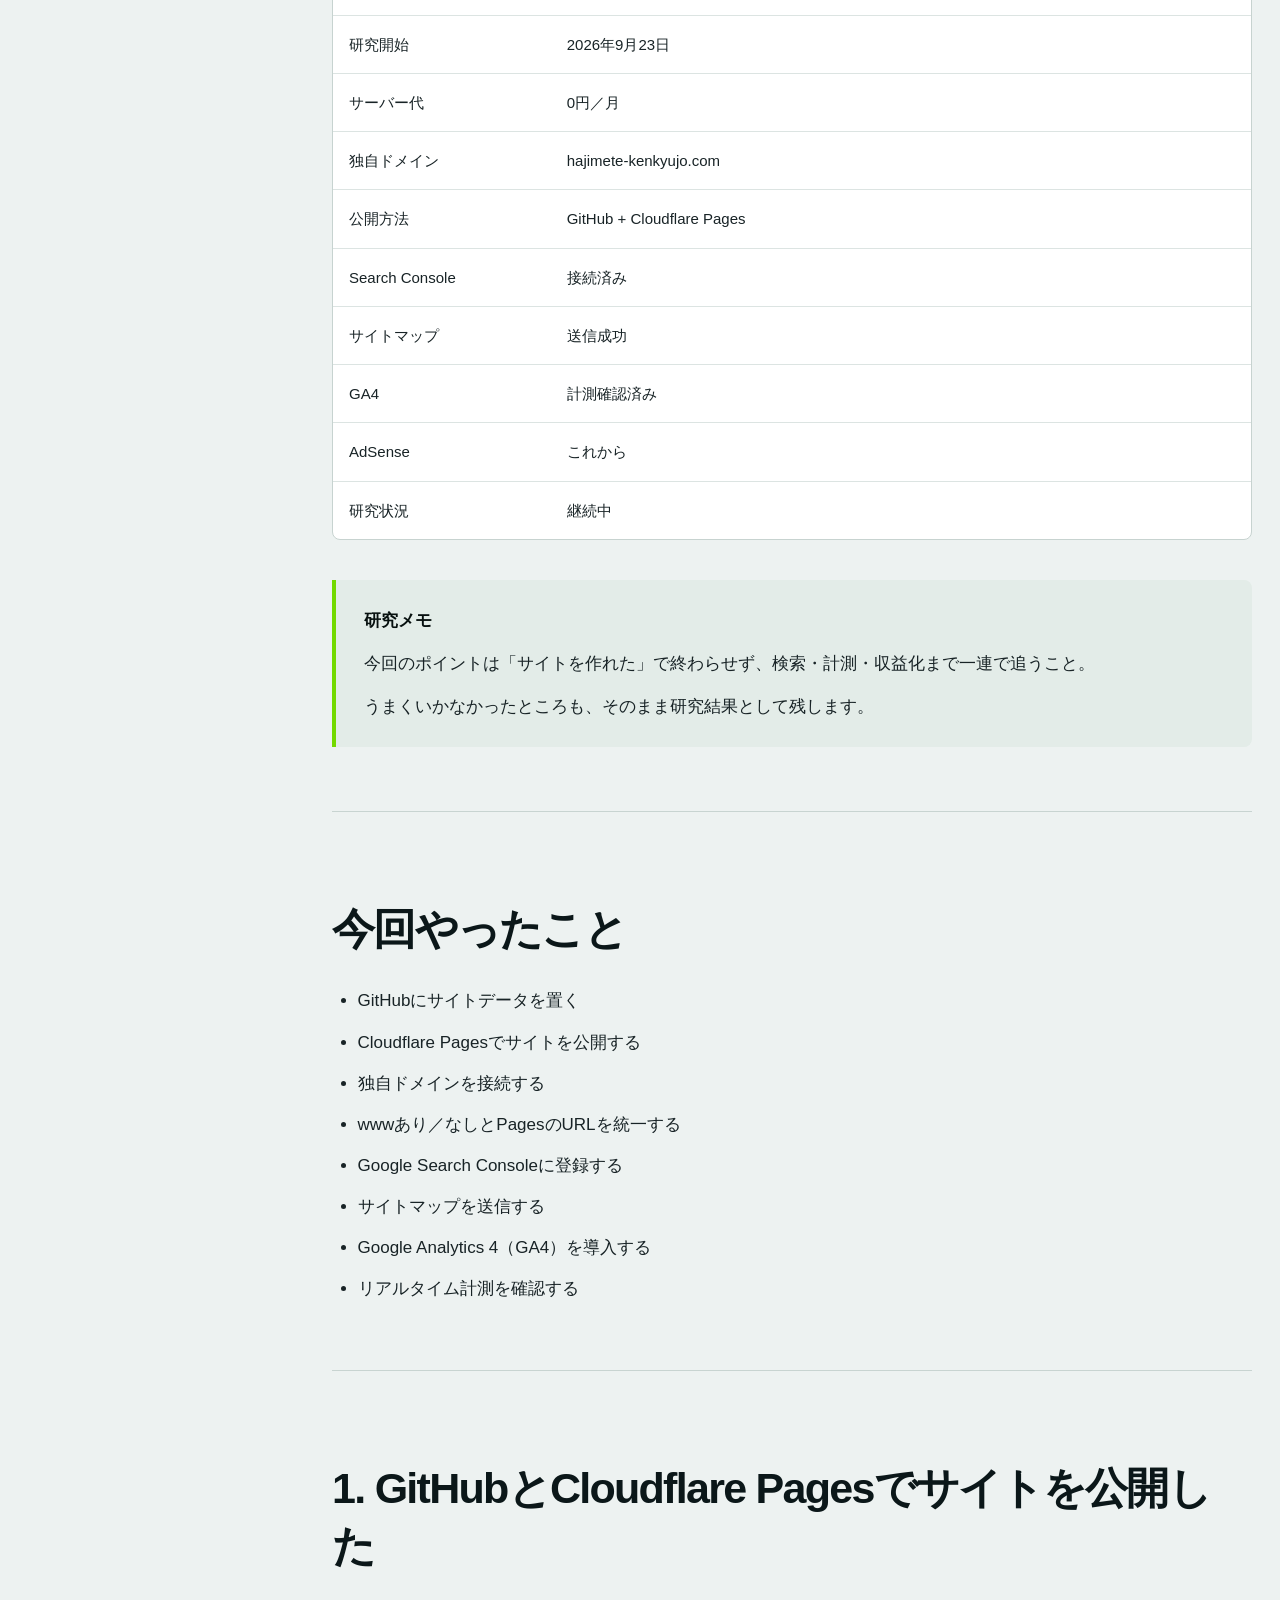
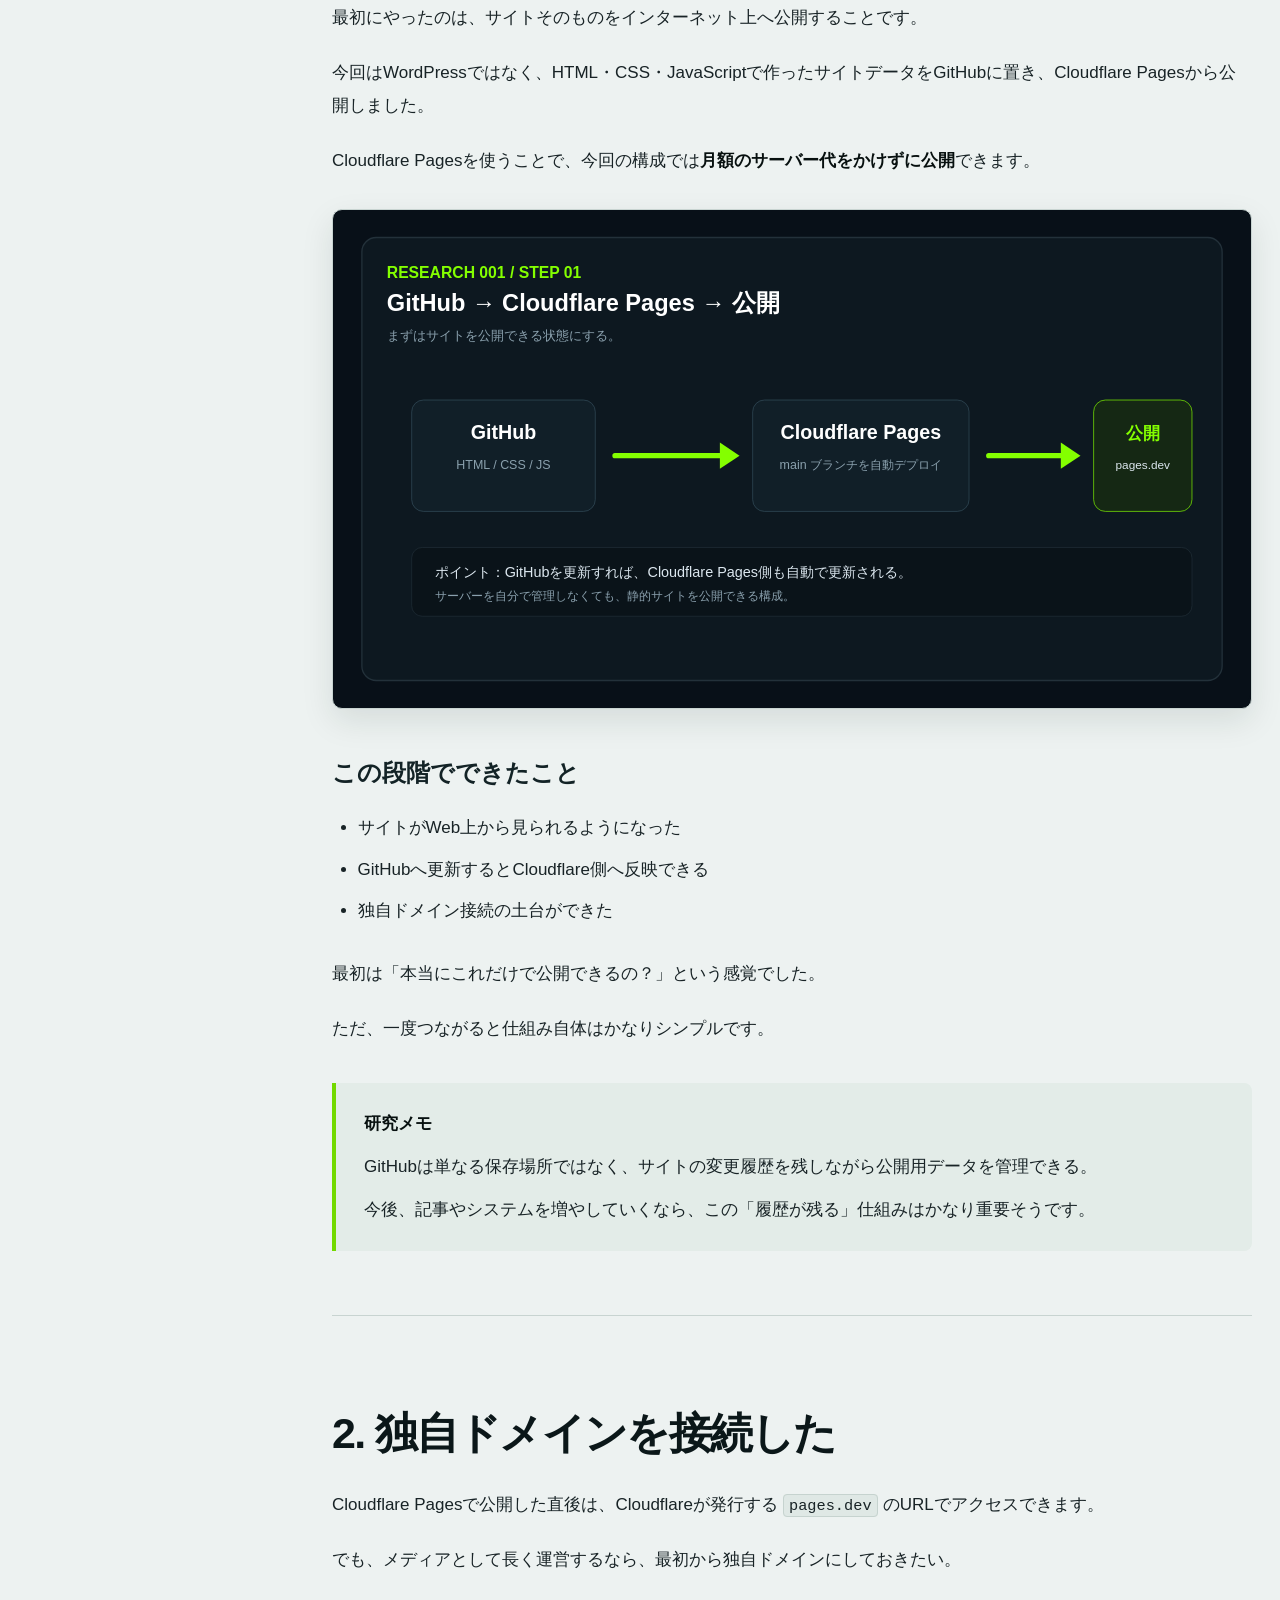
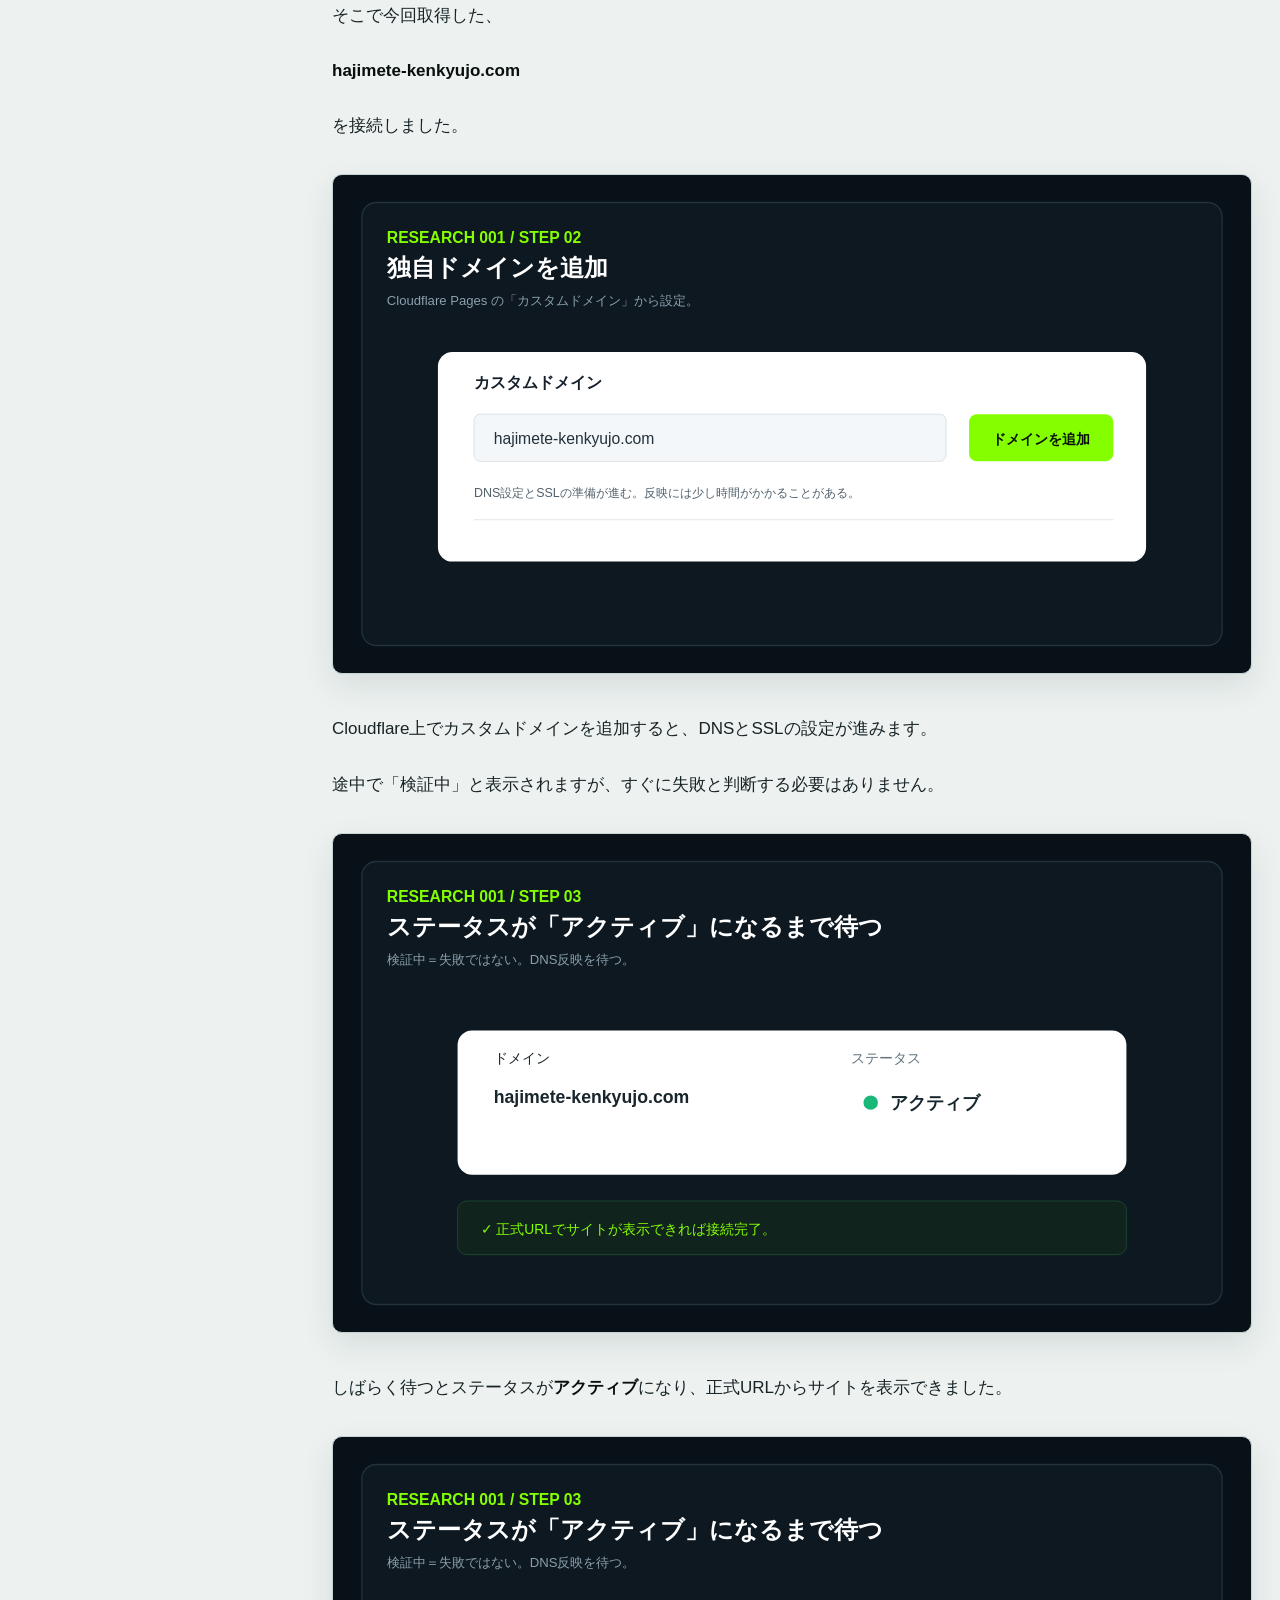
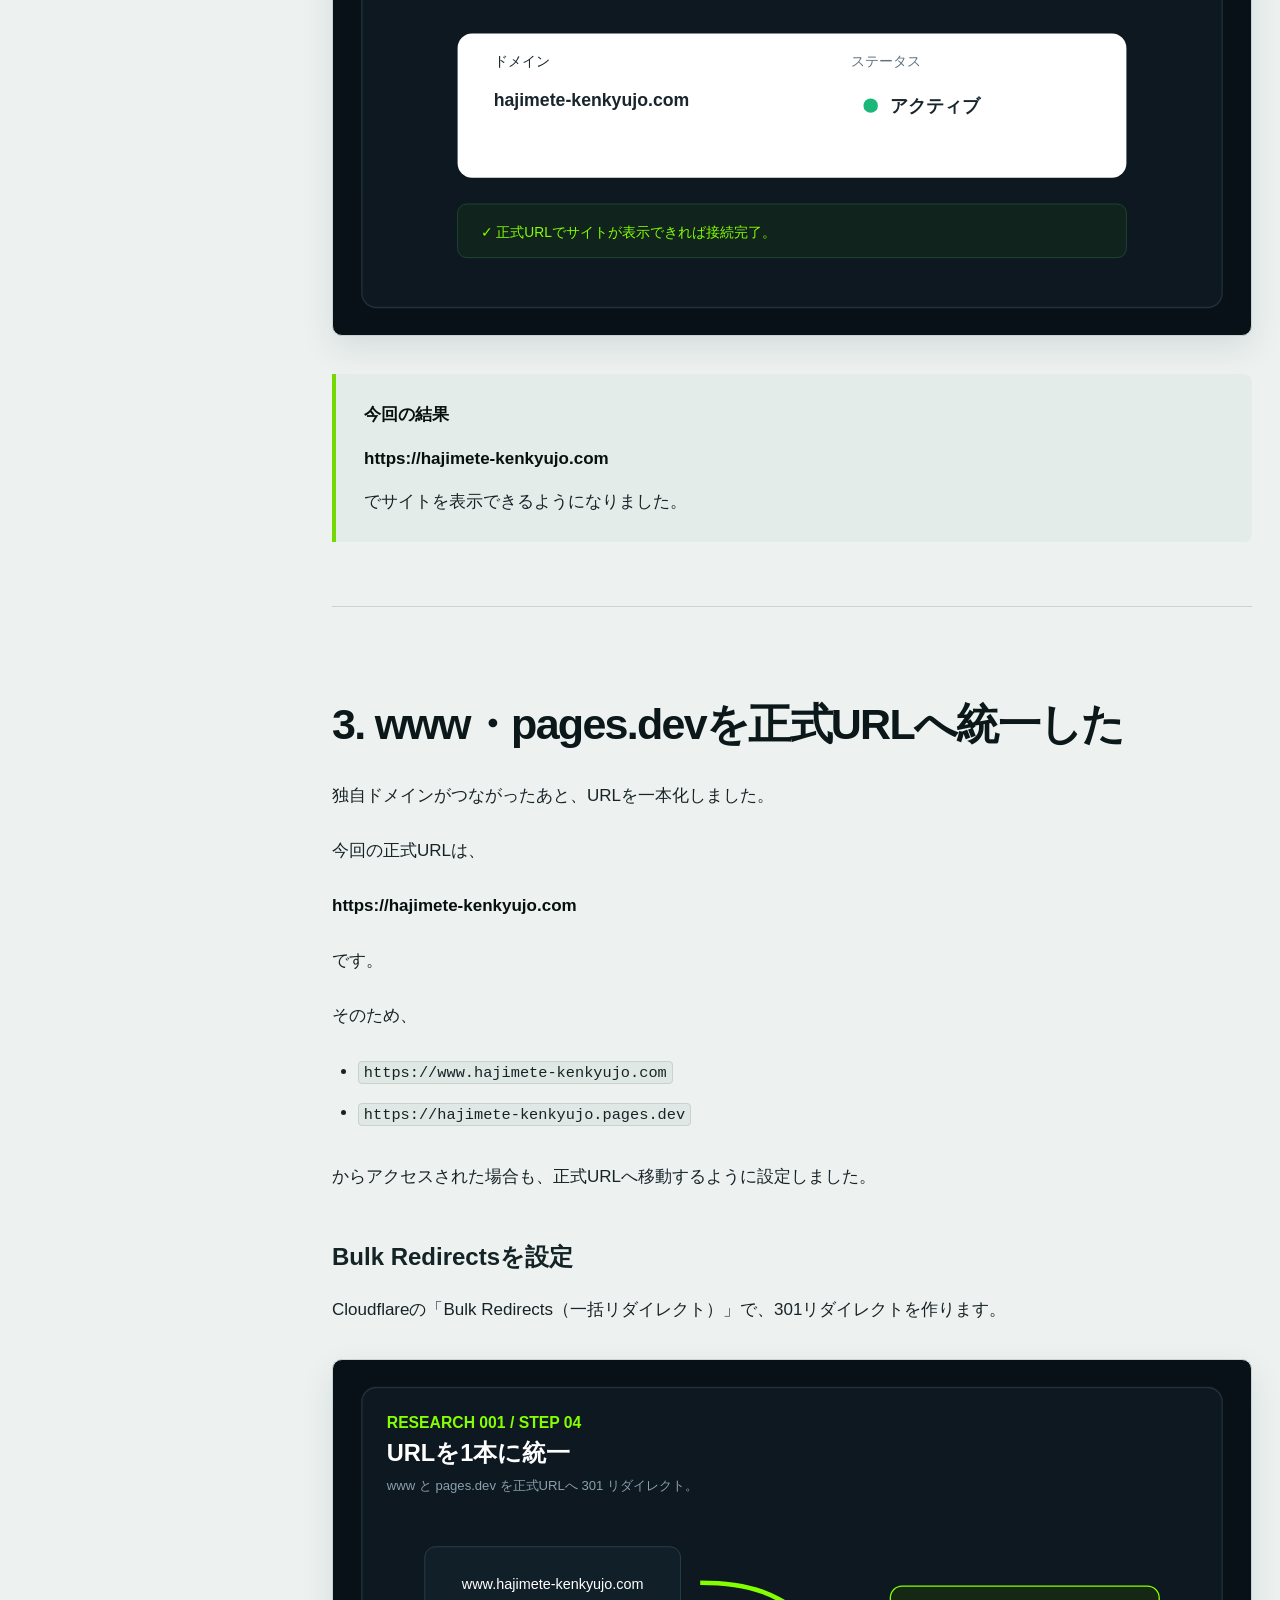
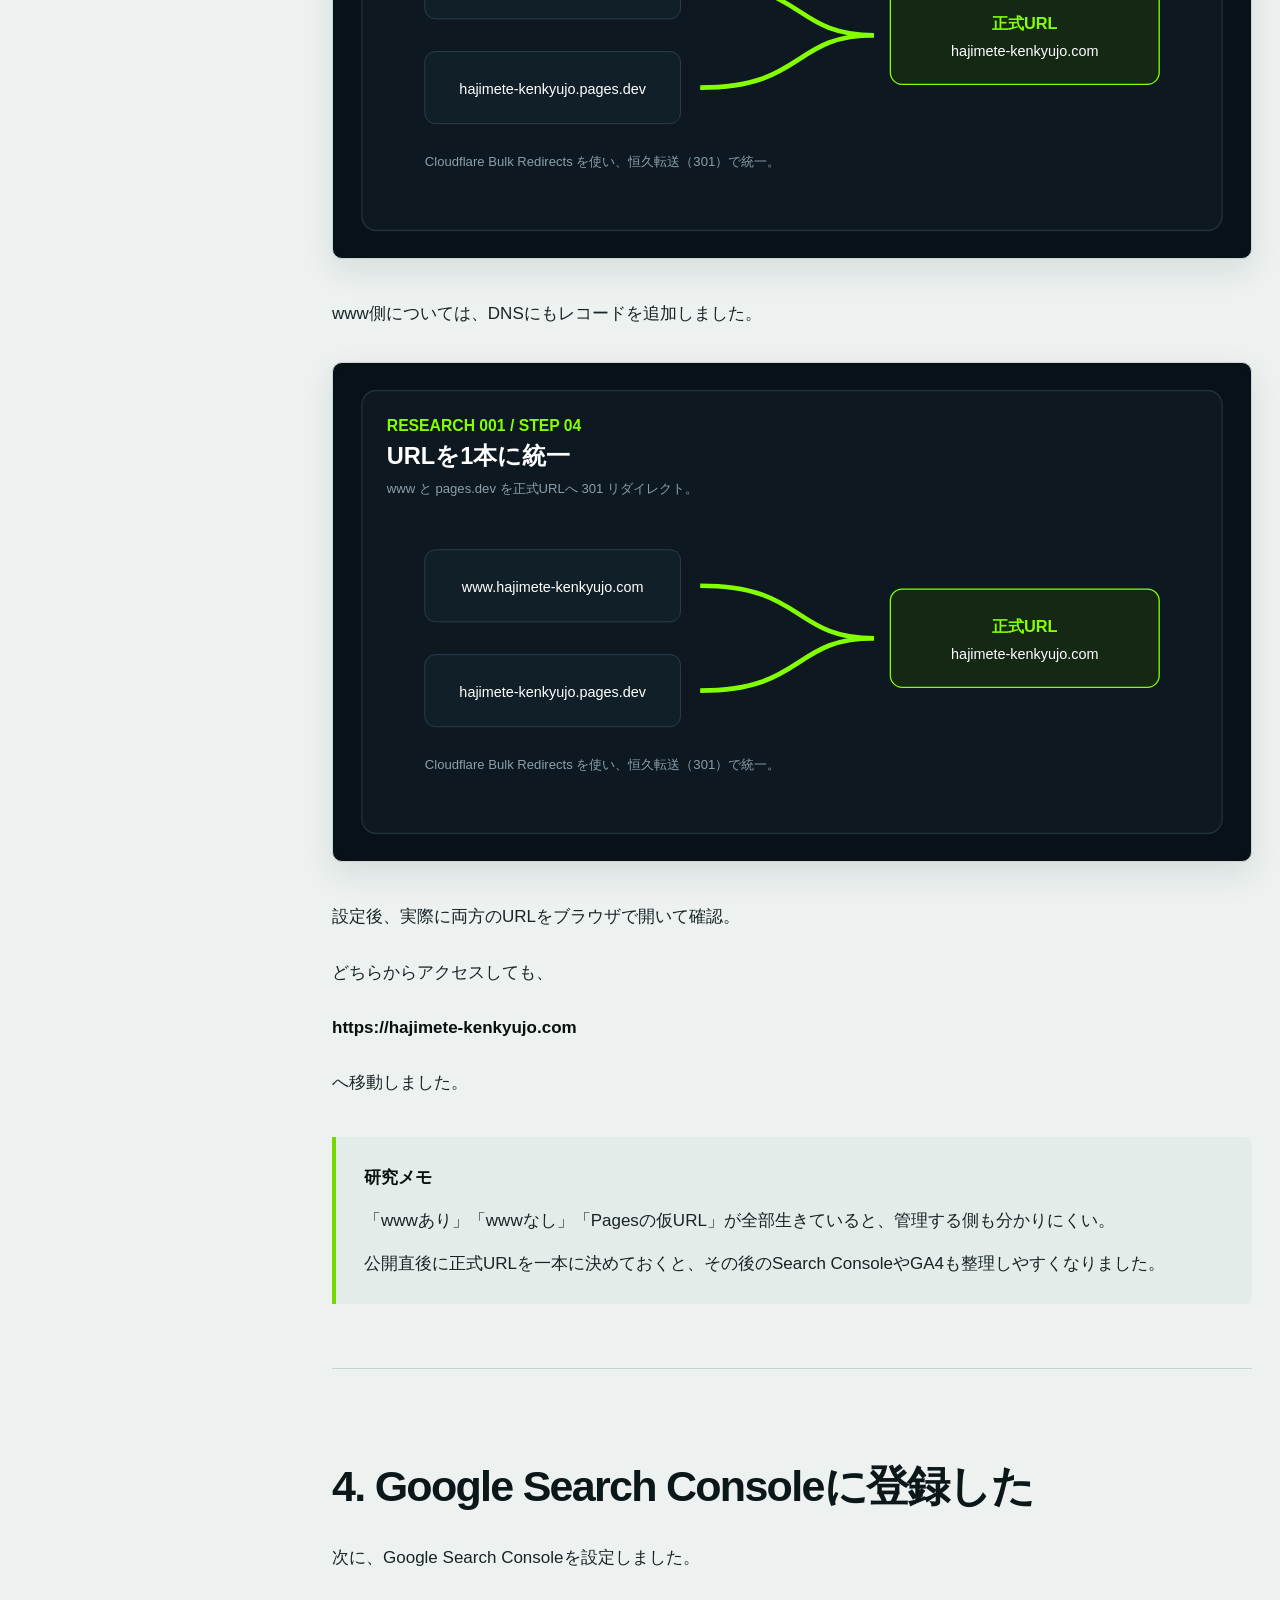
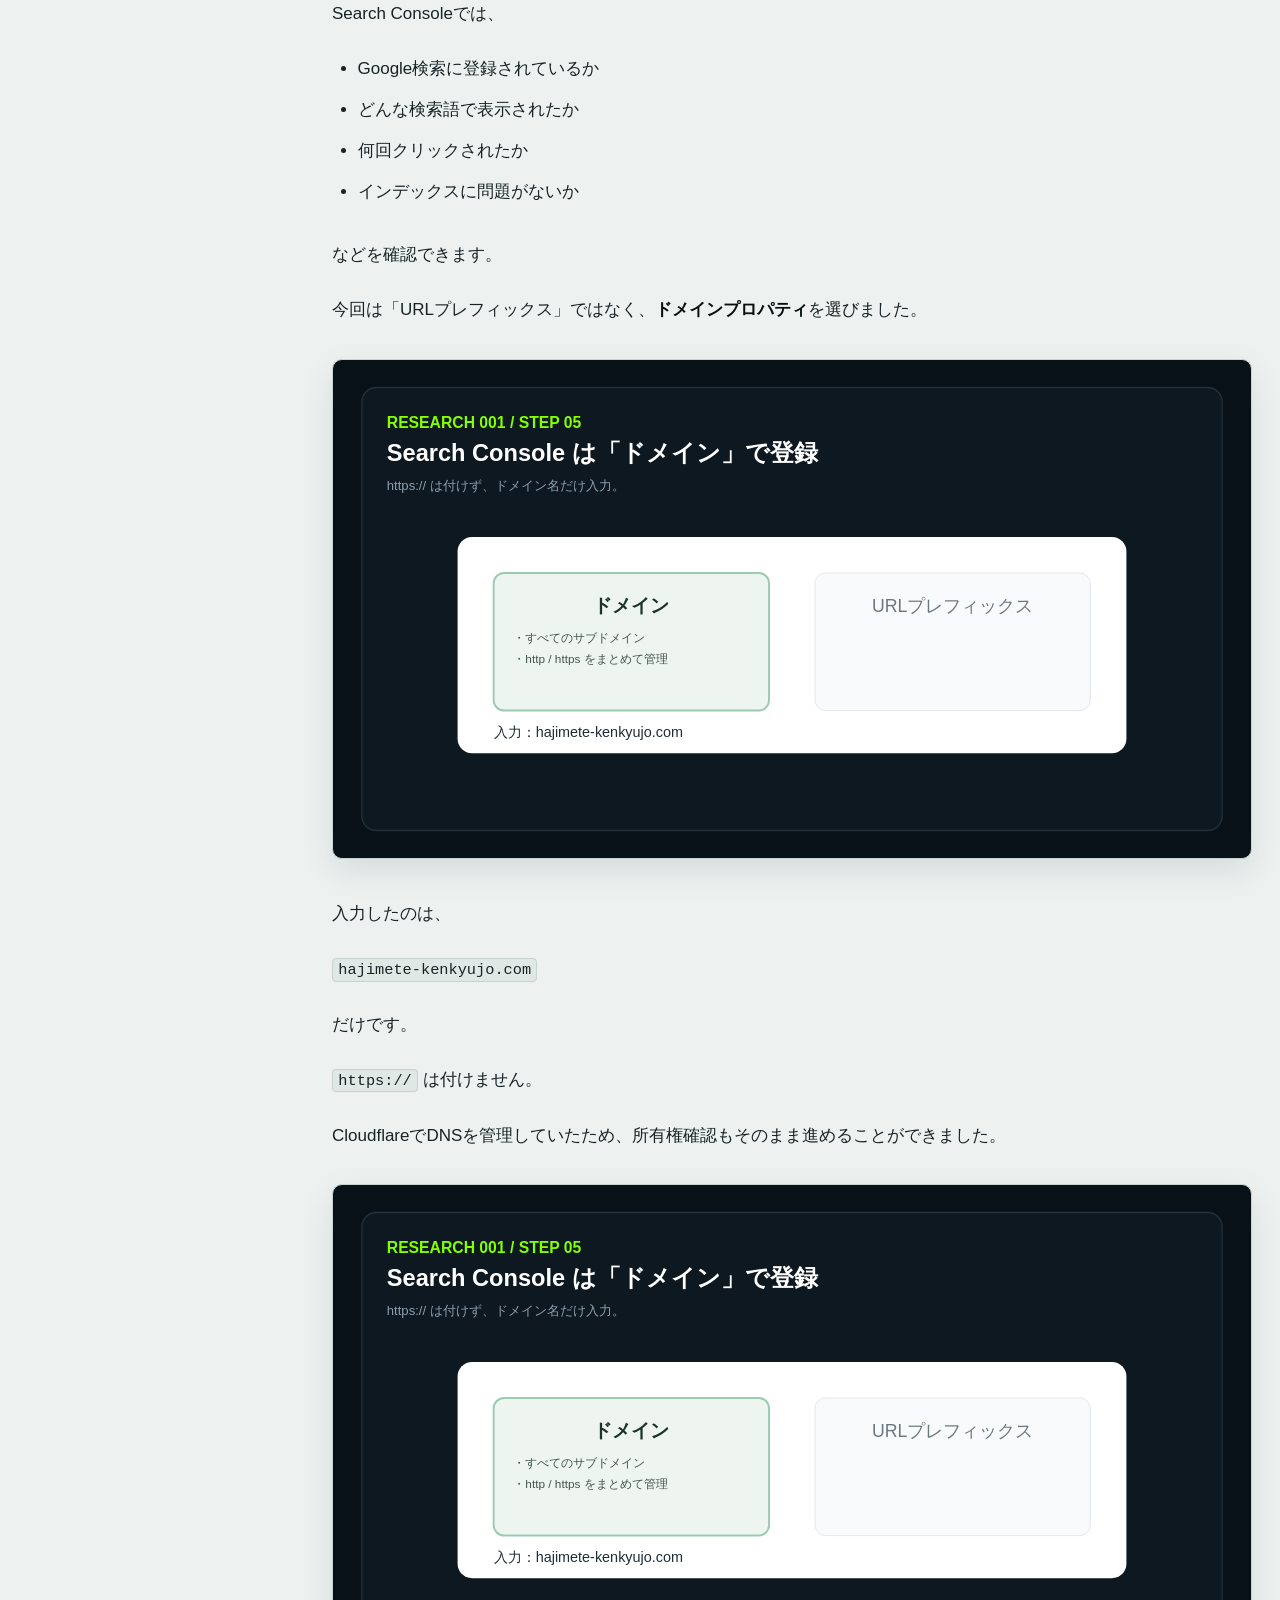
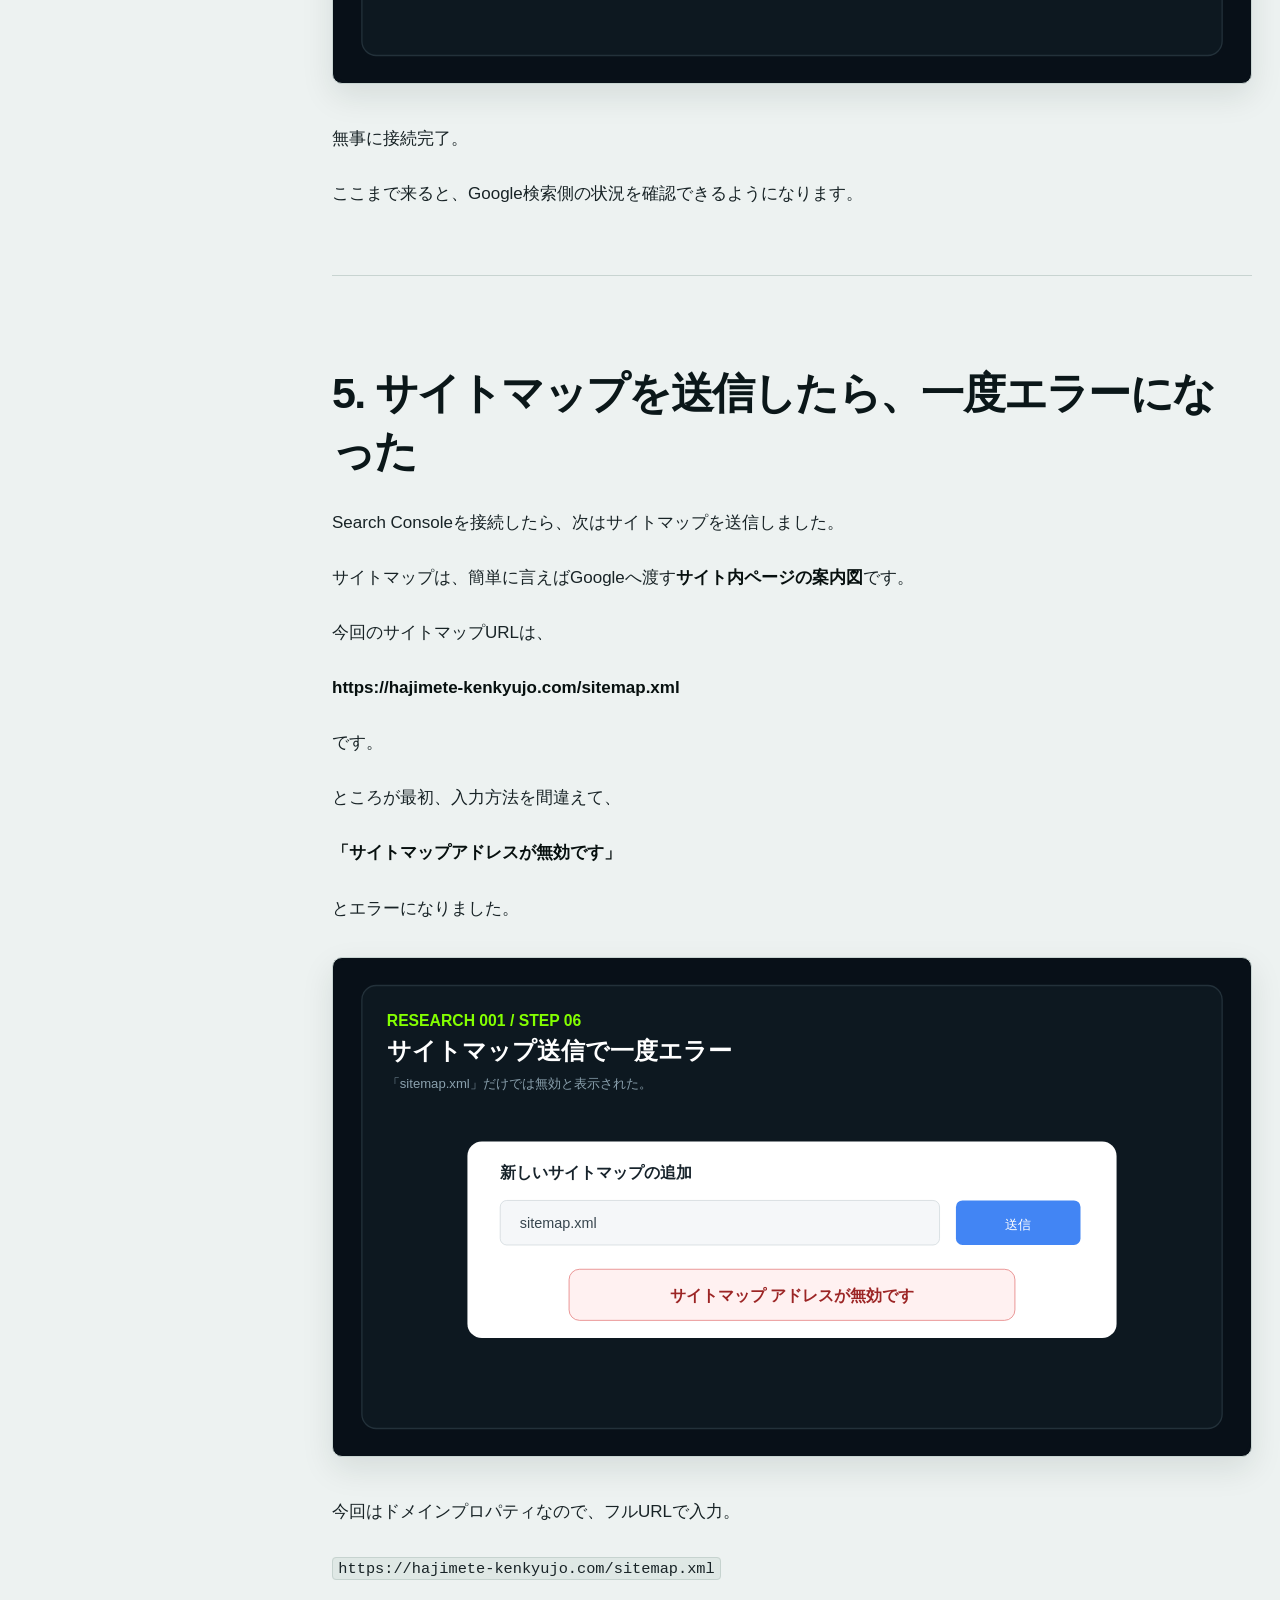
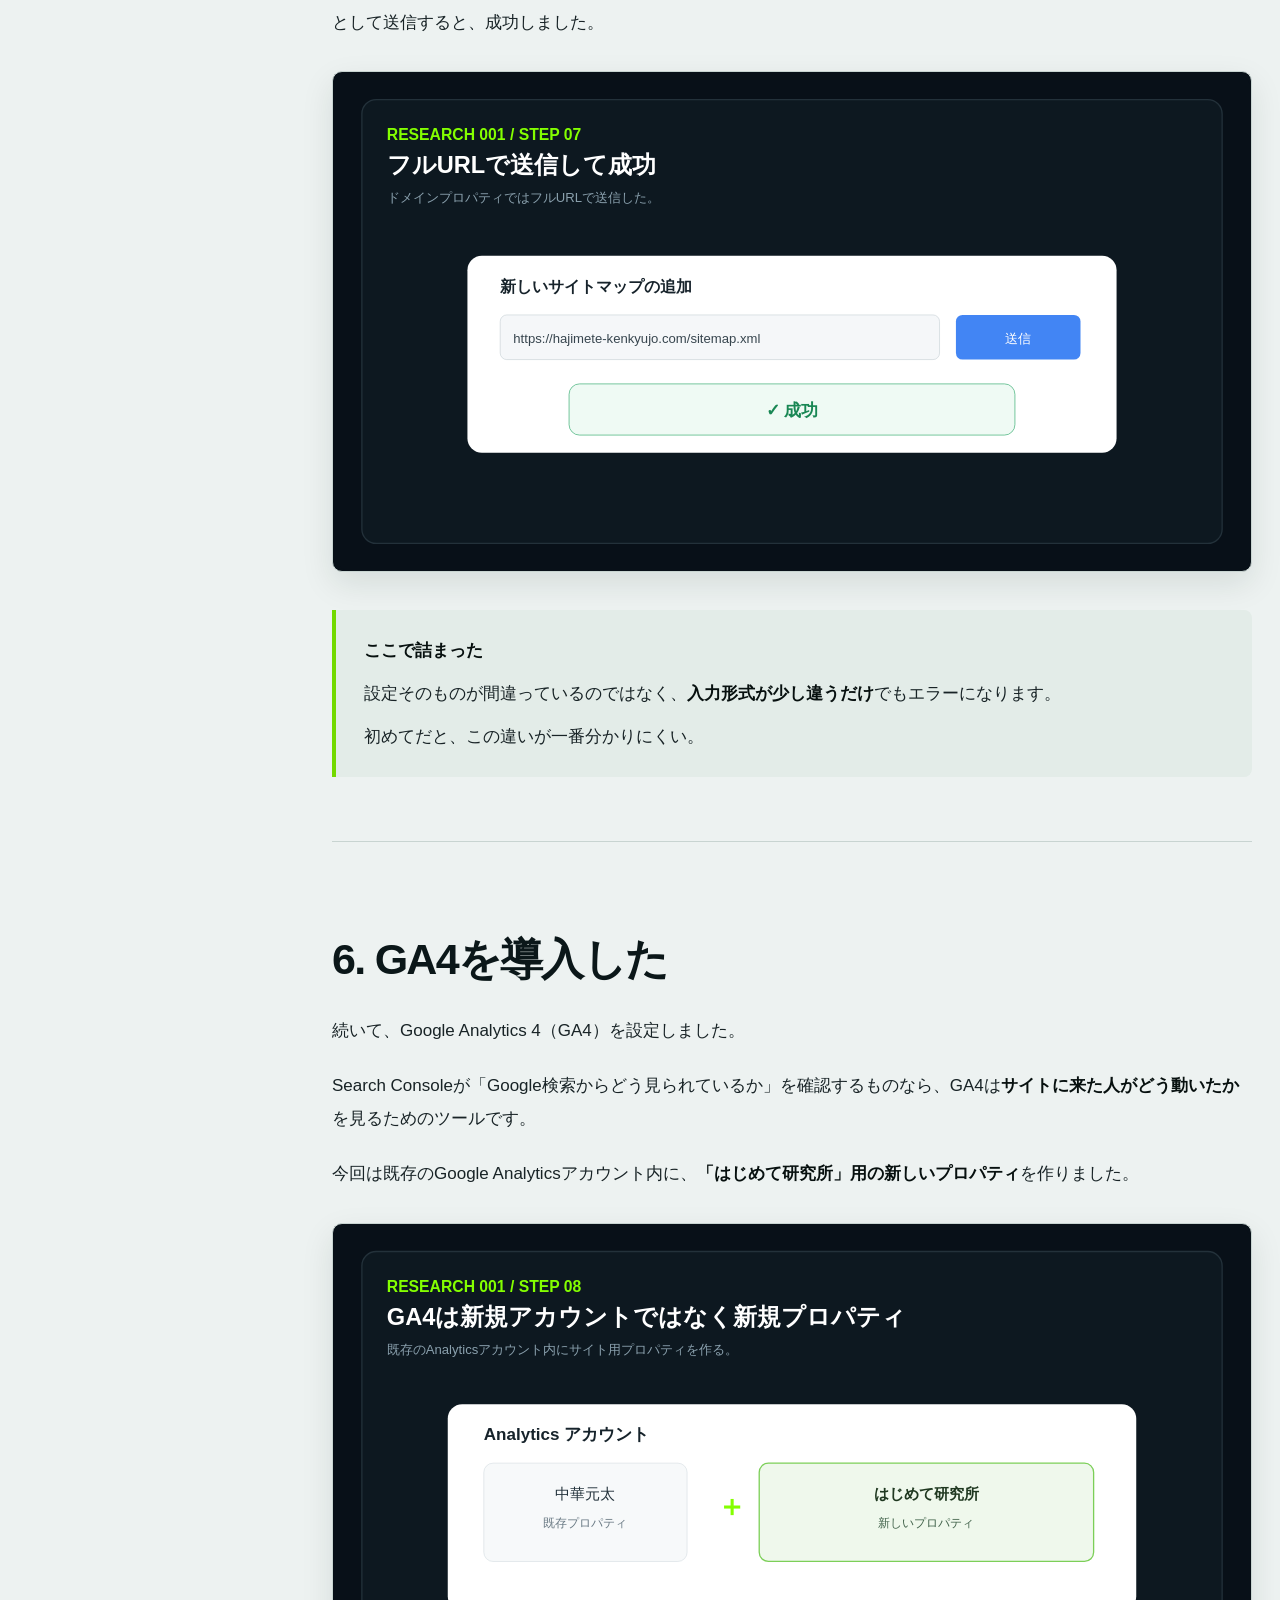
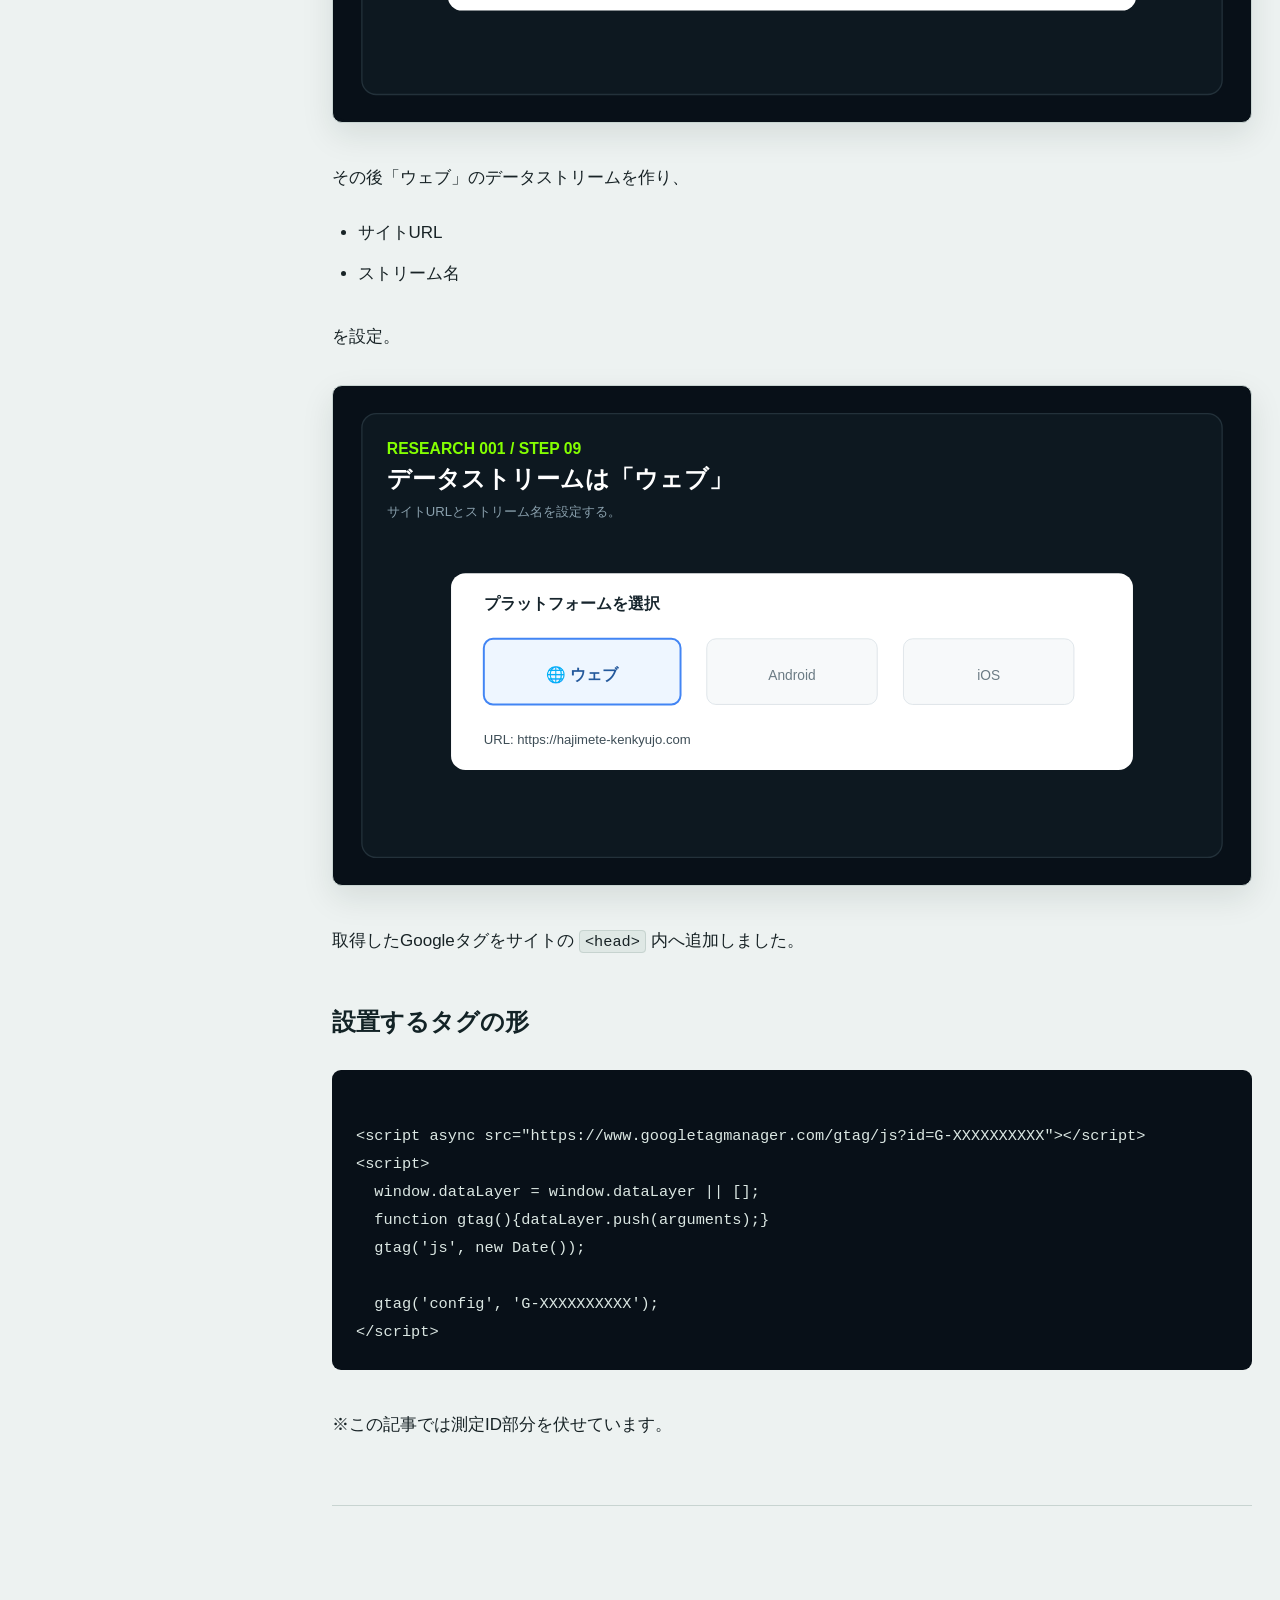
==== commit be6e93a1: "Restore sticky chapter navigation to Research 001" ====
--- a/reports/001/index.html
+++ b/reports/001/index.html
@@ -57,8 +57,30 @@
 </section>
 
 <section class="article-shell">
+  <div class="article-layout">
+  <aside class="article-toc" aria-label="この記事の目次">
+    <div class="toc-panel">
+      <div class="toc-kicker">RESEARCH INDEX</div>
+      <div class="toc-title">この記事の目次</div>
+      <nav class="toc-nav">
+        <a href="#research-card"><span>00</span>研究カルテ</a>
+        <a href="#what-we-did"><span>00</span>今回やったこと</a>
+        <a href="#step-1"><span>01</span>サイトを公開</a>
+        <a href="#step-2"><span>02</span>独自ドメイン</a>
+        <a href="#step-3"><span>03</span>URLを統一</a>
+        <a href="#step-4"><span>04</span>Search Console</a>
+        <a href="#step-5"><span>05</span>サイトマップ</a>
+        <a href="#step-6"><span>06</span>GA4を導入</a>
+        <a href="#step-7"><span>07</span>GA4で詰まった点</a>
+        <a href="#step-8"><span>08</span>現時点の結果</a>
+        <a href="#step-9"><span>09</span>分かったこと</a>
+        <a href="#step-10"><span>10</span>次の研究</a>
+        <a href="#summary"><span>END</span>まとめ</a>
+      </nav>
+    </div>
+  </aside>
   <article class="article-body">
-    <p>「自分のメディアを持ちたい」と思っても、最初にぶつかるのが、</p><p><strong>何で作るの？ どこで公開するの？ アクセス解析ってどうやるの？</strong></p><p>という問題でした。</p><p>そこで今回、「はじめて研究所」そのものを最初の研究対象にして、</p><p><strong>サーバー代0円でメディアを立ち上げ、Google AdSense取得まで進められるのか</strong></p><p>を実際に試していきます。</p><p>この記事は完成した成功談ではありません。</p><p>途中で設定を間違えたり、反映を待って不安になったり、「これ本当に動いてる？」と何度も確認したりした、そのままの記録です。</p><hr><h2>研究カルテ</h2><div class="table-wrap"><table><thead><tr><th>項目</th><th>内容</th></tr></thead><tbody><tr><td>研究番号</td><td>RESEARCH 001</td></tr><tr><td>研究テーマ</td><td>サーバー代0円でメディアを立ち上げ、AdSense取得を目指す</td></tr><tr><td>研究開始</td><td>2026年9月23日</td></tr><tr><td>サーバー代</td><td>0円／月</td></tr><tr><td>独自ドメイン</td><td>hajimete-kenkyujo.com</td></tr><tr><td>公開方法</td><td>GitHub + Cloudflare Pages</td></tr><tr><td>Search Console</td><td>接続済み</td></tr><tr><td>サイトマップ</td><td>送信成功</td></tr><tr><td>GA4</td><td>計測確認済み</td></tr><tr><td>AdSense</td><td>これから</td></tr><tr><td>研究状況</td><td>継続中</td></tr></tbody></table></div><blockquote><p><strong>研究メモ</strong></p><p>今回のポイントは「サイトを作れた」で終わらせず、検索・計測・収益化まで一連で追うこと。  </p><p>うまくいかなかったところも、そのまま研究結果として残します。</p></blockquote><hr><h2>今回やったこと</h2><ul><li>GitHubにサイトデータを置く</li><li>Cloudflare Pagesでサイトを公開する</li><li>独自ドメインを接続する</li><li>wwwあり／なしとPagesのURLを統一する</li><li>Google Search Consoleに登録する</li><li>サイトマップを送信する</li><li>Google Analytics 4（GA4）を導入する</li><li>リアルタイム計測を確認する</li></ul><hr><h2>1. GitHubとCloudflare Pagesでサイトを公開した</h2><p>最初にやったのは、サイトそのものをインターネット上へ公開することです。</p><p>今回はWordPressではなく、HTML・CSS・JavaScriptで作ったサイトデータをGitHubに置き、Cloudflare Pagesから公開しました。</p><p>Cloudflare Pagesを使うことで、今回の構成では<strong>月額のサーバー代をかけずに公開</strong>できます。</p><p><img src="/assets/reports/001/01-cloudflare-pages.svg" alt="GitHubからCloudflare Pagesへ公開する流れ" loading="lazy"></p><h3>この段階でできたこと</h3><ul><li>サイトがWeb上から見られるようになった</li><li>GitHubへ更新するとCloudflare側へ反映できる</li><li>独自ドメイン接続の土台ができた</li></ul><p>最初は「本当にこれだけで公開できるの？」という感覚でした。</p><p>ただ、一度つながると仕組み自体はかなりシンプルです。</p><blockquote><p><strong>研究メモ</strong></p><p>GitHubは単なる保存場所ではなく、サイトの変更履歴を残しながら公開用データを管理できる。  </p><p>今後、記事やシステムを増やしていくなら、この「履歴が残る」仕組みはかなり重要そうです。</p></blockquote><hr><h2>2. 独自ドメインを接続した</h2><p>Cloudflare Pagesで公開した直後は、Cloudflareが発行する <code>pages.dev</code> のURLでアクセスできます。</p><p>でも、メディアとして長く運営するなら、最初から独自ドメインにしておきたい。</p><p>そこで今回取得した、</p><p><strong>hajimete-kenkyujo.com</strong></p><p>を接続しました。</p><p><img src="/assets/reports/001/02-custom-domain.svg" alt="独自ドメインを追加する手順" loading="lazy"></p><p>Cloudflare上でカスタムドメインを追加すると、DNSとSSLの設定が進みます。</p><p>途中で「検証中」と表示されますが、すぐに失敗と判断する必要はありません。</p><p><img src="/assets/reports/001/03-domain-active.svg" alt="独自ドメインの反映待ちと確認" loading="lazy"></p><p>しばらく待つとステータスが<strong>アクティブ</strong>になり、正式URLからサイトを表示できました。</p><p><img src="/assets/reports/001/03-domain-active.svg" alt="独自ドメインがアクティブになった状態" loading="lazy"></p><blockquote><p><strong>今回の結果</strong></p><p><strong>https://hajimete-kenkyujo.com</strong></p><p>でサイトを表示できるようになりました。</p></blockquote><hr><h2>3. www・pages.devを正式URLへ統一した</h2><p>独自ドメインがつながったあと、URLを一本化しました。</p><p>今回の正式URLは、</p><p><strong>https://hajimete-kenkyujo.com</strong></p><p>です。</p><p>そのため、</p><ul><li><code>https://www.hajimete-kenkyujo.com</code></li><li><code>https://hajimete-kenkyujo.pages.dev</code></li></ul><p>からアクセスされた場合も、正式URLへ移動するように設定しました。</p><h2>Bulk Redirectsを設定</h2><p>Cloudflareの「Bulk Redirects（一括リダイレクト）」で、301リダイレクトを作ります。</p><p><img src="/assets/reports/001/04-url-redirect.svg" alt="URLを正式URLへ統一する流れ" loading="lazy"></p><p>www側については、DNSにもレコードを追加しました。</p><p><img src="/assets/reports/001/04-url-redirect.svg" alt="wwwと正式URLを整理する手順図" loading="lazy"></p><p>設定後、実際に両方のURLをブラウザで開いて確認。</p><p>どちらからアクセスしても、</p><p><strong>https://hajimete-kenkyujo.com</strong></p><p>へ移動しました。</p><blockquote><p><strong>研究メモ</strong></p><p>「wwwあり」「wwwなし」「Pagesの仮URL」が全部生きていると、管理する側も分かりにくい。  </p><p>公開直後に正式URLを一本に決めておくと、その後のSearch ConsoleやGA4も整理しやすくなりました。</p></blockquote><hr><h2>4. Google Search Consoleに登録した</h2><p>次に、Google Search Consoleを設定しました。</p><p>Search Consoleでは、</p><ul><li>Google検索に登録されているか</li><li>どんな検索語で表示されたか</li><li>何回クリックされたか</li><li>インデックスに問題がないか</li></ul><p>などを確認できます。</p><p>今回は「URLプレフィックス」ではなく、<strong>ドメインプロパティ</strong>を選びました。</p><p><img src="/assets/reports/001/05-search-console.svg" alt="Search Consoleでドメインプロパティを選択" loading="lazy"></p><p>入力したのは、</p><p><code>hajimete-kenkyujo.com</code></p><p>だけです。</p><p><code>https://</code> は付けません。</p><p>CloudflareでDNSを管理していたため、所有権確認もそのまま進めることができました。</p><p><img src="/assets/reports/001/05-search-console.svg" alt="Search Consoleでドメイン登録する流れ" loading="lazy"></p><p>無事に接続完了。</p><p>ここまで来ると、Google検索側の状況を確認できるようになります。</p><hr><h2>5. サイトマップを送信したら、一度エラーになった</h2><p>Search Consoleを接続したら、次はサイトマップを送信しました。</p><p>サイトマップは、簡単に言えばGoogleへ渡す<strong>サイト内ページの案内図</strong>です。</p><p>今回のサイトマップURLは、</p><p><strong>https://hajimete-kenkyujo.com/sitemap.xml</strong></p><p>です。</p><p>ところが最初、入力方法を間違えて、</p><p><strong>「サイトマップアドレスが無効です」</strong></p><p>とエラーになりました。</p><p><img src="/assets/reports/001/06-sitemap-error.svg" alt="サイトマップ送信で無効エラーになった例" loading="lazy"></p><p>今回はドメインプロパティなので、フルURLで入力。</p><p><code>https://hajimete-kenkyujo.com/sitemap.xml</code></p><p>として送信すると、成功しました。</p><p><img src="/assets/reports/001/07-sitemap-success.svg" alt="サイトマップをフルURLで送信して成功" loading="lazy"></p><blockquote><p><strong>ここで詰まった</strong></p><p>設定そのものが間違っているのではなく、<strong>入力形式が少し違うだけ</strong>でもエラーになります。</p><p>初めてだと、この違いが一番分かりにくい。</p></blockquote><hr><h2>6. GA4を導入した</h2><p>続いて、Google Analytics 4（GA4）を設定しました。</p><p>Search Consoleが「Google検索からどう見られているか」を確認するものなら、GA4は<strong>サイトに来た人がどう動いたか</strong>を見るためのツールです。</p><p>今回は既存のGoogle Analyticsアカウント内に、<strong>「はじめて研究所」用の新しいプロパティ</strong>を作りました。</p><p><img src="/assets/reports/001/08-ga4-property.svg" alt="GA4でサイトごとのプロパティを追加" loading="lazy"></p><p>その後「ウェブ」のデータストリームを作り、</p><ul><li>サイトURL</li><li>ストリーム名</li></ul><p>を設定。</p><p><img src="/assets/reports/001/09-ga4-stream.svg" alt="GA4のウェブデータストリームを作成" loading="lazy"></p><p>取得したGoogleタグをサイトの <code>&lt;head&gt;</code> 内へ追加しました。</p><h2>設置するタグの形</h2><pre><code class="language-html">
+    <p>「自分のメディアを持ちたい」と思っても、最初にぶつかるのが、</p><p><strong>何で作るの？ どこで公開するの？ アクセス解析ってどうやるの？</strong></p><p>という問題でした。</p><p>そこで今回、「はじめて研究所」そのものを最初の研究対象にして、</p><p><strong>サーバー代0円でメディアを立ち上げ、Google AdSense取得まで進められるのか</strong></p><p>を実際に試していきます。</p><p>この記事は完成した成功談ではありません。</p><p>途中で設定を間違えたり、反映を待って不安になったり、「これ本当に動いてる？」と何度も確認したりした、そのままの記録です。</p><hr><h2 id="research-card">研究カルテ</h2><div class="table-wrap"><table><thead><tr><th>項目</th><th>内容</th></tr></thead><tbody><tr><td>研究番号</td><td>RESEARCH 001</td></tr><tr><td>研究テーマ</td><td>サーバー代0円でメディアを立ち上げ、AdSense取得を目指す</td></tr><tr><td>研究開始</td><td>2026年9月23日</td></tr><tr><td>サーバー代</td><td>0円／月</td></tr><tr><td>独自ドメイン</td><td>hajimete-kenkyujo.com</td></tr><tr><td>公開方法</td><td>GitHub + Cloudflare Pages</td></tr><tr><td>Search Console</td><td>接続済み</td></tr><tr><td>サイトマップ</td><td>送信成功</td></tr><tr><td>GA4</td><td>計測確認済み</td></tr><tr><td>AdSense</td><td>これから</td></tr><tr><td>研究状況</td><td>継続中</td></tr></tbody></table></div><blockquote><p><strong>研究メモ</strong></p><p>今回のポイントは「サイトを作れた」で終わらせず、検索・計測・収益化まで一連で追うこと。  </p><p>うまくいかなかったところも、そのまま研究結果として残します。</p></blockquote><hr><h2 id="what-we-did">今回やったこと</h2><ul><li>GitHubにサイトデータを置く</li><li>Cloudflare Pagesでサイトを公開する</li><li>独自ドメインを接続する</li><li>wwwあり／なしとPagesのURLを統一する</li><li>Google Search Consoleに登録する</li><li>サイトマップを送信する</li><li>Google Analytics 4（GA4）を導入する</li><li>リアルタイム計測を確認する</li></ul><hr><h2 id="step-1">1. GitHubとCloudflare Pagesでサイトを公開した</h2><p>最初にやったのは、サイトそのものをインターネット上へ公開することです。</p><p>今回はWordPressではなく、HTML・CSS・JavaScriptで作ったサイトデータをGitHubに置き、Cloudflare Pagesから公開しました。</p><p>Cloudflare Pagesを使うことで、今回の構成では<strong>月額のサーバー代をかけずに公開</strong>できます。</p><p><img src="/assets/reports/001/01-cloudflare-pages.svg" alt="GitHubからCloudflare Pagesへ公開する流れ" loading="lazy"></p><h3>この段階でできたこと</h3><ul><li>サイトがWeb上から見られるようになった</li><li>GitHubへ更新するとCloudflare側へ反映できる</li><li>独自ドメイン接続の土台ができた</li></ul><p>最初は「本当にこれだけで公開できるの？」という感覚でした。</p><p>ただ、一度つながると仕組み自体はかなりシンプルです。</p><blockquote><p><strong>研究メモ</strong></p><p>GitHubは単なる保存場所ではなく、サイトの変更履歴を残しながら公開用データを管理できる。  </p><p>今後、記事やシステムを増やしていくなら、この「履歴が残る」仕組みはかなり重要そうです。</p></blockquote><hr><h2 id="step-2">2. 独自ドメインを接続した</h2><p>Cloudflare Pagesで公開した直後は、Cloudflareが発行する <code>pages.dev</code> のURLでアクセスできます。</p><p>でも、メディアとして長く運営するなら、最初から独自ドメインにしておきたい。</p><p>そこで今回取得した、</p><p><strong>hajimete-kenkyujo.com</strong></p><p>を接続しました。</p><p><img src="/assets/reports/001/02-custom-domain.svg" alt="独自ドメインを追加する手順" loading="lazy"></p><p>Cloudflare上でカスタムドメインを追加すると、DNSとSSLの設定が進みます。</p><p>途中で「検証中」と表示されますが、すぐに失敗と判断する必要はありません。</p><p><img src="/assets/reports/001/03-domain-active.svg" alt="独自ドメインの反映待ちと確認" loading="lazy"></p><p>しばらく待つとステータスが<strong>アクティブ</strong>になり、正式URLからサイトを表示できました。</p><p><img src="/assets/reports/001/03-domain-active.svg" alt="独自ドメインがアクティブになった状態" loading="lazy"></p><blockquote><p><strong>今回の結果</strong></p><p><strong>https://hajimete-kenkyujo.com</strong></p><p>でサイトを表示できるようになりました。</p></blockquote><hr><h2 id="step-3">3. www・pages.devを正式URLへ統一した</h2><p>独自ドメインがつながったあと、URLを一本化しました。</p><p>今回の正式URLは、</p><p><strong>https://hajimete-kenkyujo.com</strong></p><p>です。</p><p>そのため、</p><ul><li><code>https://www.hajimete-kenkyujo.com</code></li><li><code>https://hajimete-kenkyujo.pages.dev</code></li></ul><p>からアクセスされた場合も、正式URLへ移動するように設定しました。</p><h3>Bulk Redirectsを設定</h3><p>Cloudflareの「Bulk Redirects（一括リダイレクト）」で、301リダイレクトを作ります。</p><p><img src="/assets/reports/001/04-url-redirect.svg" alt="URLを正式URLへ統一する流れ" loading="lazy"></p><p>www側については、DNSにもレコードを追加しました。</p><p><img src="/assets/reports/001/04-url-redirect.svg" alt="wwwと正式URLを整理する手順図" loading="lazy"></p><p>設定後、実際に両方のURLをブラウザで開いて確認。</p><p>どちらからアクセスしても、</p><p><strong>https://hajimete-kenkyujo.com</strong></p><p>へ移動しました。</p><blockquote><p><strong>研究メモ</strong></p><p>「wwwあり」「wwwなし」「Pagesの仮URL」が全部生きていると、管理する側も分かりにくい。  </p><p>公開直後に正式URLを一本に決めておくと、その後のSearch ConsoleやGA4も整理しやすくなりました。</p></blockquote><hr><h2 id="step-4">4. Google Search Consoleに登録した</h2><p>次に、Google Search Consoleを設定しました。</p><p>Search Consoleでは、</p><ul><li>Google検索に登録されているか</li><li>どんな検索語で表示されたか</li><li>何回クリックされたか</li><li>インデックスに問題がないか</li></ul><p>などを確認できます。</p><p>今回は「URLプレフィックス」ではなく、<strong>ドメインプロパティ</strong>を選びました。</p><p><img src="/assets/reports/001/05-search-console.svg" alt="Search Consoleでドメインプロパティを選択" loading="lazy"></p><p>入力したのは、</p><p><code>hajimete-kenkyujo.com</code></p><p>だけです。</p><p><code>https://</code> は付けません。</p><p>CloudflareでDNSを管理していたため、所有権確認もそのまま進めることができました。</p><p><img src="/assets/reports/001/05-search-console.svg" alt="Search Consoleでドメイン登録する流れ" loading="lazy"></p><p>無事に接続完了。</p><p>ここまで来ると、Google検索側の状況を確認できるようになります。</p><hr><h2 id="step-5">5. サイトマップを送信したら、一度エラーになった</h2><p>Search Consoleを接続したら、次はサイトマップを送信しました。</p><p>サイトマップは、簡単に言えばGoogleへ渡す<strong>サイト内ページの案内図</strong>です。</p><p>今回のサイトマップURLは、</p><p><strong>https://hajimete-kenkyujo.com/sitemap.xml</strong></p><p>です。</p><p>ところが最初、入力方法を間違えて、</p><p><strong>「サイトマップアドレスが無効です」</strong></p><p>とエラーになりました。</p><p><img src="/assets/reports/001/06-sitemap-error.svg" alt="サイトマップ送信で無効エラーになった例" loading="lazy"></p><p>今回はドメインプロパティなので、フルURLで入力。</p><p><code>https://hajimete-kenkyujo.com/sitemap.xml</code></p><p>として送信すると、成功しました。</p><p><img src="/assets/reports/001/07-sitemap-success.svg" alt="サイトマップをフルURLで送信して成功" loading="lazy"></p><blockquote><p><strong>ここで詰まった</strong></p><p>設定そのものが間違っているのではなく、<strong>入力形式が少し違うだけ</strong>でもエラーになります。</p><p>初めてだと、この違いが一番分かりにくい。</p></blockquote><hr><h2 id="step-6">6. GA4を導入した</h2><p>続いて、Google Analytics 4（GA4）を設定しました。</p><p>Search Consoleが「Google検索からどう見られているか」を確認するものなら、GA4は<strong>サイトに来た人がどう動いたか</strong>を見るためのツールです。</p><p>今回は既存のGoogle Analyticsアカウント内に、<strong>「はじめて研究所」用の新しいプロパティ</strong>を作りました。</p><p><img src="/assets/reports/001/08-ga4-property.svg" alt="GA4でサイトごとのプロパティを追加" loading="lazy"></p><p>その後「ウェブ」のデータストリームを作り、</p><ul><li>サイトURL</li><li>ストリーム名</li></ul><p>を設定。</p><p><img src="/assets/reports/001/09-ga4-stream.svg" alt="GA4のウェブデータストリームを作成" loading="lazy"></p><p>取得したGoogleタグをサイトの <code>&lt;head&gt;</code> 内へ追加しました。</p><h3>設置するタグの形</h3><pre><code class="language-html">
 &lt;script async src="https://www.googletagmanager.com/gtag/js?id=G-XXXXXXXXXX"&gt;&lt;/script&gt;
 &lt;script&gt;
   window.dataLayer = window.dataLayer || [];
@@ -66,7 +88,7 @@
   gtag('js', new Date());
 
   gtag('config', 'G-XXXXXXXXXX');
-&lt;/script&gt;</code></pre><p>※この記事では測定ID部分を伏せています。</p><hr><h2>7. GA4で「データがありません」と出て焦った</h2><p>GA4を設置してサイトへアクセス。</p><p>これで終わりだと思ったら、ホーム画面には、</p><p><strong>「ウェブサイトから受信したデータはまだありません」</strong></p><p>という表示。</p><p><img src="/assets/reports/001/10-ga4-realtime.svg" alt="GA4ホームとリアルタイム表示の違い" loading="lazy"></p><p>正直、かなり嫌な表示です。</p><p>「またGA4の設定を間違えたのか？」</p><p>と思いました。</p><p>でも、リアルタイムレポートを確認すると、</p><ul><li>アクティブユーザー：1</li><li>page_view</li><li>first_visit</li><li>session_start</li><li>user_engagement</li></ul><p>がちゃんと発生していました。</p><p><img src="/assets/reports/001/10-ga4-realtime.svg" alt="GA4リアルタイムで計測確認" loading="lazy"></p><p>つまり、<strong>GA4のタグ自体は正常に動いている</strong>。</p><p>通常のレポート側へ数字が出るまで、少し時間差があるということでした。</p><blockquote><p><strong>今回いちばん覚えておきたいこと</strong></p><p><strong>GA4のホームにすぐ数字が出ない＝設定失敗ではない。</strong></p><p>まずリアルタイムを確認する。</p><p>ここを知らないと、正常なのにタグを何度も入れ直してしまいそうです。</p></blockquote><hr><h2>8. 現時点の結果</h2><p>2026年9月24日時点で、ここまで完了しました。</p><div class="table-wrap"><table><thead><tr><th>項目</th><th>状況</th></tr></thead><tbody><tr><td>サイト制作</td><td>完了</td></tr><tr><td>GitHub管理</td><td>完了</td></tr><tr><td>Cloudflare Pages公開</td><td>完了</td></tr><tr><td>独自ドメイン</td><td>接続完了</td></tr><tr><td>www統一</td><td>完了</td></tr><tr><td>pages.dev転送</td><td>完了</td></tr><tr><td>Search Console</td><td>接続完了</td></tr><tr><td>sitemap.xml</td><td>送信成功</td></tr><tr><td>GA4</td><td>リアルタイム計測確認</td></tr><tr><td>AdSense</td><td>未申請</td></tr></tbody></table></div><p>メディアを作るための<strong>土台部分は一通り完成</strong>です。</p><hr><h2>9. やってみて分かったこと</h2><p>今回、一番強く感じたのは、</p><p><strong>サイト立ち上げは「ものすごく難しい」というより、「細かく迷うポイントが多い」</strong></p><p>ということでした。</p><p>特に初めてだと迷いやすいのが、</p><ul><li>DNSは反映待ちなのか、失敗なのか</li><li>wwwをどう扱うのか</li><li>Search Consoleはどちらを選ぶのか</li><li>サイトマップは何を入力するのか</li><li>GA4は本当に動いているのか</li></ul><p>といったところです。</p><p>そして、もう一つ。</p><p><strong>設定直後に結果が出ないものが多い。</strong></p><p>これも大きい。</p><p>反映待ちなのに設定をやり直すと、逆に何が正しいのか分からなくなります。</p><blockquote><p><strong>研究結果</strong></p><p>初めてWebサイトを立ち上げるときは、  </p><p>「何を設定したか」と同じくらい、  </p><p><strong>「何分・何時間待つものなのか」も記録しておいた方がいい。</strong></p></blockquote><hr><h2>10. 次の研究</h2><p>ここから先は、サイトを「公開した」から「育てる」へ進みます。</p><p>次にやる予定は、</p><ol><li>研究レポートを実際に公開する</li><li>記事カテゴリを整える</li><li>Search Consoleでインデックス状況を見る</li><li>検索表示・クリックを記録する</li><li>AdSense申請に必要な状態まで育てる</li><li>AdSense申請</li><li>結果を追記する</li></ol><p>です。</p><p>この記事も、AdSense申請・合否・初収益まで進んだら随時更新します。</p><hr><h2>まとめ</h2><p>今回は、</p><p><strong>サーバー代0円でメディアを作り、独自ドメイン・Search Console・サイトマップ・GA4まで設定</strong></p><p>しました。</p><p>途中でエラーも出たし、GA4では「データがない」と表示されて不安にもなりました。</p><p>でも、一つずつ確認すると、ちゃんと公開まで進められます。</p><p>「やったことがないから分からない」。</p><p>だからこそ、</p><p><strong>調べる。試す。比べる。そして記録する。</strong></p><p>これを「はじめて研究所」の最初の研究として、ここから継続して追っていきます。</p><hr><blockquote><p><strong>研究は継続中です。</strong></p><p>次回更新：インデックス状況・記事公開・AdSense申請準備</p></blockquote>
+&lt;/script&gt;</code></pre><p>※この記事では測定ID部分を伏せています。</p><hr><h2 id="step-7">7. GA4で「データがありません」と出て焦った</h2><p>GA4を設置してサイトへアクセス。</p><p>これで終わりだと思ったら、ホーム画面には、</p><p><strong>「ウェブサイトから受信したデータはまだありません」</strong></p><p>という表示。</p><p><img src="/assets/reports/001/10-ga4-realtime.svg" alt="GA4ホームとリアルタイム表示の違い" loading="lazy"></p><p>正直、かなり嫌な表示です。</p><p>「またGA4の設定を間違えたのか？」</p><p>と思いました。</p><p>でも、リアルタイムレポートを確認すると、</p><ul><li>アクティブユーザー：1</li><li>page_view</li><li>first_visit</li><li>session_start</li><li>user_engagement</li></ul><p>がちゃんと発生していました。</p><p><img src="/assets/reports/001/10-ga4-realtime.svg" alt="GA4リアルタイムで計測確認" loading="lazy"></p><p>つまり、<strong>GA4のタグ自体は正常に動いている</strong>。</p><p>通常のレポート側へ数字が出るまで、少し時間差があるということでした。</p><blockquote><p><strong>今回いちばん覚えておきたいこと</strong></p><p><strong>GA4のホームにすぐ数字が出ない＝設定失敗ではない。</strong></p><p>まずリアルタイムを確認する。</p><p>ここを知らないと、正常なのにタグを何度も入れ直してしまいそうです。</p></blockquote><hr><h2 id="step-8">8. 現時点の結果</h2><p>2026年9月24日時点で、ここまで完了しました。</p><div class="table-wrap"><table><thead><tr><th>項目</th><th>状況</th></tr></thead><tbody><tr><td>サイト制作</td><td>完了</td></tr><tr><td>GitHub管理</td><td>完了</td></tr><tr><td>Cloudflare Pages公開</td><td>完了</td></tr><tr><td>独自ドメイン</td><td>接続完了</td></tr><tr><td>www統一</td><td>完了</td></tr><tr><td>pages.dev転送</td><td>完了</td></tr><tr><td>Search Console</td><td>接続完了</td></tr><tr><td>sitemap.xml</td><td>送信成功</td></tr><tr><td>GA4</td><td>リアルタイム計測確認</td></tr><tr><td>AdSense</td><td>未申請</td></tr></tbody></table></div><p>メディアを作るための<strong>土台部分は一通り完成</strong>です。</p><hr><h2 id="step-9">9. やってみて分かったこと</h2><p>今回、一番強く感じたのは、</p><p><strong>サイト立ち上げは「ものすごく難しい」というより、「細かく迷うポイントが多い」</strong></p><p>ということでした。</p><p>特に初めてだと迷いやすいのが、</p><ul><li>DNSは反映待ちなのか、失敗なのか</li><li>wwwをどう扱うのか</li><li>Search Consoleはどちらを選ぶのか</li><li>サイトマップは何を入力するのか</li><li>GA4は本当に動いているのか</li></ul><p>といったところです。</p><p>そして、もう一つ。</p><p><strong>設定直後に結果が出ないものが多い。</strong></p><p>これも大きい。</p><p>反映待ちなのに設定をやり直すと、逆に何が正しいのか分からなくなります。</p><blockquote><p><strong>研究結果</strong></p><p>初めてWebサイトを立ち上げるときは、  </p><p>「何を設定したか」と同じくらい、  </p><p><strong>「何分・何時間待つものなのか」も記録しておいた方がいい。</strong></p></blockquote><hr><h2 id="step-10">10. 次の研究</h2><p>ここから先は、サイトを「公開した」から「育てる」へ進みます。</p><p>次にやる予定は、</p><ol><li>研究レポートを実際に公開する</li><li>記事カテゴリを整える</li><li>Search Consoleでインデックス状況を見る</li><li>検索表示・クリックを記録する</li><li>AdSense申請に必要な状態まで育てる</li><li>AdSense申請</li><li>結果を追記する</li></ol><p>です。</p><p>この記事も、AdSense申請・合否・初収益まで進んだら随時更新します。</p><hr><h2 id="summary">まとめ</h2><p>今回は、</p><p><strong>サーバー代0円でメディアを作り、独自ドメイン・Search Console・サイトマップ・GA4まで設定</strong></p><p>しました。</p><p>途中でエラーも出たし、GA4では「データがない」と表示されて不安にもなりました。</p><p>でも、一つずつ確認すると、ちゃんと公開まで進められます。</p><p>「やったことがないから分からない」。</p><p>だからこそ、</p><p><strong>調べる。試す。比べる。そして記録する。</strong></p><p>これを「はじめて研究所」の最初の研究として、ここから継続して追っていきます。</p><hr><blockquote><p><strong>研究は継続中です。</strong></p><p>次回更新：インデックス状況・記事公開・AdSense申請準備</p></blockquote>
     <div class="article-end">
       <span>RESEARCH 001 / CONTINUING</span>
       <h2>この研究は、まだ続きます。</h2>
@@ -74,6 +96,7 @@
       <a class="article-home" href="/">はじめて研究所へ戻る →</a>
     </div>
   </article>
+  </div>
 </section>
 </main>
 
@@ -83,5 +106,21 @@
   <div class="footer-status"><i></i> SYSTEM ONLINE</div>
   <small class="copyright">© 2026 HAJIMETE KENKYUJO</small>
 </footer>
+<script>
+(() => {
+  const links = [...document.querySelectorAll('.toc-nav a')];
+  const sections = links.map(a => document.querySelector(a.getAttribute('href'))).filter(Boolean);
+  if (!('IntersectionObserver' in window) || !sections.length) return;
+  const byId = new Map(links.map(a => [a.getAttribute('href').slice(1), a]));
+  const obs = new IntersectionObserver(entries => {
+    const visible = entries.filter(e => e.isIntersecting).sort((a,b) => a.boundingClientRect.top - b.boundingClientRect.top);
+    if (!visible.length) return;
+    links.forEach(a => a.classList.remove('active'));
+    const link = byId.get(visible[0].target.id);
+    if (link) link.classList.add('active');
+  }, {rootMargin:'-18% 0px -68% 0px', threshold:0});
+  sections.forEach(s => obs.observe(s));
+})();
+</script>
 </body>
 </html>
--- a/report.css
+++ b/report.css
@@ -1 +1,26 @@
-.report-page{background:#05090a}.report-hero{position:relative;min-height:520px;display:flex;align-items:end;overflow:hidden;border-bottom:1px solid #17322f;background:#04100e}.report-hero-bg{position:absolute;inset:0;background:linear-gradient(90deg,rgba(3,8,8,.97) 0%,rgba(3,8,8,.88) 46%,rgba(3,8,8,.48) 76%,rgba(3,8,8,.82) 100%),url("/assets/top-lab.webp") center/cover no-repeat;filter:saturate(.78)}.report-hero-inner{position:relative;z-index:2;width:min(1100px,90vw);margin:0 auto;padding:74px 0 62px}.back-link{display:inline-block;margin-bottom:34px;color:#91aaa2;font:700 11px ui-monospace,SFMono-Regular,Consolas,monospace;letter-spacing:.08em}.back-link:hover{color:var(--neon)}.report-kicker{color:var(--neon);font:700 11px ui-monospace,SFMono-Regular,Consolas,monospace;letter-spacing:.2em;margin-bottom:14px}.report-hero h1{max-width:1040px;margin:0;font-size:clamp(38px,5.2vw,72px);line-height:1.18;letter-spacing:-.055em}.report-hero p{max-width:820px;color:#a9bbb5;font-size:16px;margin:22px 0 28px}.report-meta{display:flex;flex-wrap:wrap;gap:8px}.report-meta span{padding:7px 10px;border:1px solid #24443e;color:#78958c;font:9px ui-monospace,SFMono-Regular,Consolas,monospace;letter-spacing:.08em;background:rgba(3,10,9,.52)}.article-shell{background:#edf2f1;padding:78px 24px 120px}.article-body{width:min(920px,100%);margin:0 auto;color:#182326;font-family:Inter,"Noto Sans JP","Yu Gothic",Meiryo,sans-serif;font-size:17px;line-height:1.95}.article-body>p{margin:0 0 22px}.article-body h2{font-size:clamp(29px,4vw,43px);line-height:1.35;letter-spacing:-.04em;margin:82px 0 26px;padding-top:6px;color:#0b1719}.article-body h3{font-size:24px;line-height:1.5;margin:46px 0 18px;color:#132326}.article-body strong{color:#07100f}.article-body a{color:#176f61;text-decoration:underline;text-decoration-thickness:1px;text-underline-offset:3px}.article-body img{display:block;width:100%;height:auto;margin:32px 0 38px;border:1px solid #c8d4d1;border-radius:10px;background:#081018;box-shadow:0 12px 32px rgba(10,35,31,.1)}.article-body blockquote{margin:38px 0;padding:24px 28px;border-left:4px solid #73d900;background:#e3ece8;border-radius:0 8px 8px 0}.article-body blockquote p{margin:0 0 10px}.article-body blockquote p:last-child{margin-bottom:0}.article-body ul,.article-body ol{margin:20px 0 30px;padding-left:1.5em}.article-body li{margin:8px 0}.article-body hr{border:0;border-top:1px solid #c8d4d1;margin:64px 0}.article-body code{background:#dfe8e5;border:1px solid #c6d3cf;border-radius:4px;padding:.1em .35em;font-family:ui-monospace,SFMono-Regular,Consolas,monospace;font-size:.9em}.article-body pre{overflow:auto;background:#081018;color:#dbe7e3;padding:24px;border-radius:9px;margin:30px 0 38px;line-height:1.65}.article-body pre code{background:none;border:0;padding:0;color:inherit}.table-wrap{overflow:auto;margin:26px 0 40px;border:1px solid #c7d3d0;border-radius:8px;background:#fff}.article-body table{width:100%;border-collapse:collapse;font-size:15px}.article-body th,.article-body td{padding:14px 16px;text-align:left;border-bottom:1px solid #dce4e2}.article-body th{background:#0b1719;color:#fff;font-weight:800}.article-body tr:last-child td{border-bottom:0}.article-end{margin-top:90px;padding:40px;background:#081311;color:#eaf2ef;border:1px solid #20443f;border-radius:10px}.article-end>span{font:700 10px ui-monospace,SFMono-Regular,Consolas,monospace;color:var(--neon);letter-spacing:.16em}.article-end h2{color:#fff;margin:12px 0 12px;padding:0;font-size:34px}.article-end p{color:#9db0aa}.article-home{display:inline-block!important;margin-top:12px;padding:12px 18px;background:var(--neon);color:#07100f!important;text-decoration:none!important;font-weight:900;font-size:13px}@media(max-width:760px){.report-hero{min-height:460px}.report-hero-inner{padding:52px 0 42px}.article-shell{padding:52px 18px 90px}.article-body{font-size:16px}.article-body h2{margin-top:62px}.report-meta{gap:6px}.report-meta span{font-size:8px}}+.report-page{background:#05090a}.report-hero{position:relative;min-height:520px;display:flex;align-items:end;overflow:hidden;border-bottom:1px solid #17322f;background:#04100e}.report-hero-bg{position:absolute;inset:0;background:linear-gradient(90deg,rgba(3,8,8,.97) 0%,rgba(3,8,8,.88) 46%,rgba(3,8,8,.48) 76%,rgba(3,8,8,.82) 100%),url("/assets/top-lab.webp") center/cover no-repeat;filter:saturate(.78)}.report-hero-inner{position:relative;z-index:2;width:min(1100px,90vw);margin:0 auto;padding:74px 0 62px}.back-link{display:inline-block;margin-bottom:34px;color:#91aaa2;font:700 11px ui-monospace,SFMono-Regular,Consolas,monospace;letter-spacing:.08em}.back-link:hover{color:var(--neon)}.report-kicker{color:var(--neon);font:700 11px ui-monospace,SFMono-Regular,Consolas,monospace;letter-spacing:.2em;margin-bottom:14px}.report-hero h1{max-width:1040px;margin:0;font-size:clamp(38px,5.2vw,72px);line-height:1.18;letter-spacing:-.055em}.report-hero p{max-width:820px;color:#a9bbb5;font-size:16px;margin:22px 0 28px}.report-meta{display:flex;flex-wrap:wrap;gap:8px}.report-meta span{padding:7px 10px;border:1px solid #24443e;color:#78958c;font:9px ui-monospace,SFMono-Regular,Consolas,monospace;letter-spacing:.08em;background:rgba(3,10,9,.52)}.article-shell{background:#edf2f1;padding:78px 24px 120px}.article-body{width:min(920px,100%);margin:0 auto;color:#182326;font-family:Inter,"Noto Sans JP","Yu Gothic",Meiryo,sans-serif;font-size:17px;line-height:1.95}.article-body>p{margin:0 0 22px}.article-body h2{font-size:clamp(29px,4vw,43px);line-height:1.35;letter-spacing:-.04em;margin:82px 0 26px;padding-top:6px;color:#0b1719}.article-body h3{font-size:24px;line-height:1.5;margin:46px 0 18px;color:#132326}.article-body strong{color:#07100f}.article-body a{color:#176f61;text-decoration:underline;text-decoration-thickness:1px;text-underline-offset:3px}.article-body img{display:block;width:100%;height:auto;margin:32px 0 38px;border:1px solid #c8d4d1;border-radius:10px;background:#081018;box-shadow:0 12px 32px rgba(10,35,31,.1)}.article-body blockquote{margin:38px 0;padding:24px 28px;border-left:4px solid #73d900;background:#e3ece8;border-radius:0 8px 8px 0}.article-body blockquote p{margin:0 0 10px}.article-body blockquote p:last-child{margin-bottom:0}.article-body ul,.article-body ol{margin:20px 0 30px;padding-left:1.5em}.article-body li{margin:8px 0}.article-body hr{border:0;border-top:1px solid #c8d4d1;margin:64px 0}.article-body code{background:#dfe8e5;border:1px solid #c6d3cf;border-radius:4px;padding:.1em .35em;font-family:ui-monospace,SFMono-Regular,Consolas,monospace;font-size:.9em}.article-body pre{overflow:auto;background:#081018;color:#dbe7e3;padding:24px;border-radius:9px;margin:30px 0 38px;line-height:1.65}.article-body pre code{background:none;border:0;padding:0;color:inherit}.table-wrap{overflow:auto;margin:26px 0 40px;border:1px solid #c7d3d0;border-radius:8px;background:#fff}.article-body table{width:100%;border-collapse:collapse;font-size:15px}.article-body th,.article-body td{padding:14px 16px;text-align:left;border-bottom:1px solid #dce4e2}.article-body th{background:#0b1719;color:#fff;font-weight:800}.article-body tr:last-child td{border-bottom:0}.article-end{margin-top:90px;padding:40px;background:#081311;color:#eaf2ef;border:1px solid #20443f;border-radius:10px}.article-end>span{font:700 10px ui-monospace,SFMono-Regular,Consolas,monospace;color:var(--neon);letter-spacing:.16em}.article-end h2{color:#fff;margin:12px 0 12px;padding:0;font-size:34px}.article-end p{color:#9db0aa}.article-home{display:inline-block!important;margin-top:12px;padding:12px 18px;background:var(--neon);color:#07100f!important;text-decoration:none!important;font-weight:900;font-size:13px}@media(max-width:760px){.report-hero{min-height:460px}.report-hero-inner{padding:52px 0 42px}.article-shell{padding:52px 18px 90px}.article-body{font-size:16px}.article-body h2{margin-top:62px}.report-meta{gap:6px}.report-meta span{font-size:8px}}
+/* Sticky article index */
+.article-layout{width:min(1320px,100%);margin:0 auto;display:grid;grid-template-columns:250px minmax(0,920px);gap:54px;align-items:start;justify-content:center}
+.article-toc{position:sticky;top:112px;align-self:start}
+.toc-panel{background:#07100f;border:1px solid #1f3e39;padding:20px 18px 18px;box-shadow:0 14px 36px rgba(8,24,21,.08)}
+.toc-kicker{font:700 8px ui-monospace,SFMono-Regular,Consolas,monospace;letter-spacing:.18em;color:#6ba55d;margin-bottom:4px}
+.toc-title{font-weight:900;font-size:17px;color:#10201f;margin-bottom:14px}
+.toc-nav{display:flex;flex-direction:column;gap:0}
+.toc-nav a{display:grid;grid-template-columns:34px 1fr;gap:8px;align-items:center;padding:9px 7px;border-top:1px solid #d5dfdc;color:#536761;font-size:12px;line-height:1.45;text-decoration:none;transition:.18s}
+.toc-nav a:first-child{border-top:0}
+.toc-nav a span{font:700 8px ui-monospace,SFMono-Regular,Consolas,monospace;color:#8ca09a;letter-spacing:.06em}
+.toc-nav a:hover,.toc-nav a.active{color:#0d1a18;background:#e1eadf}
+.toc-nav a.active{box-shadow:inset 3px 0 0 #73d900}
+.toc-nav a.active span{color:#4e9100}
+.article-body h2[id]{scroll-margin-top:118px}
+@media(max-width:1100px){
+  .article-layout{display:block;width:min(920px,100%)}
+  .article-toc{position:static;margin:0 auto 52px}
+  .toc-panel{padding:20px}
+  .toc-nav{display:grid;grid-template-columns:repeat(2,minmax(0,1fr))}
+  .toc-nav a:nth-child(2){border-top:0}
+}
+@media(max-width:620px){
+  .toc-nav{grid-template-columns:1fr}
+  .toc-nav a:nth-child(2){border-top:1px solid #d5dfdc}
+}
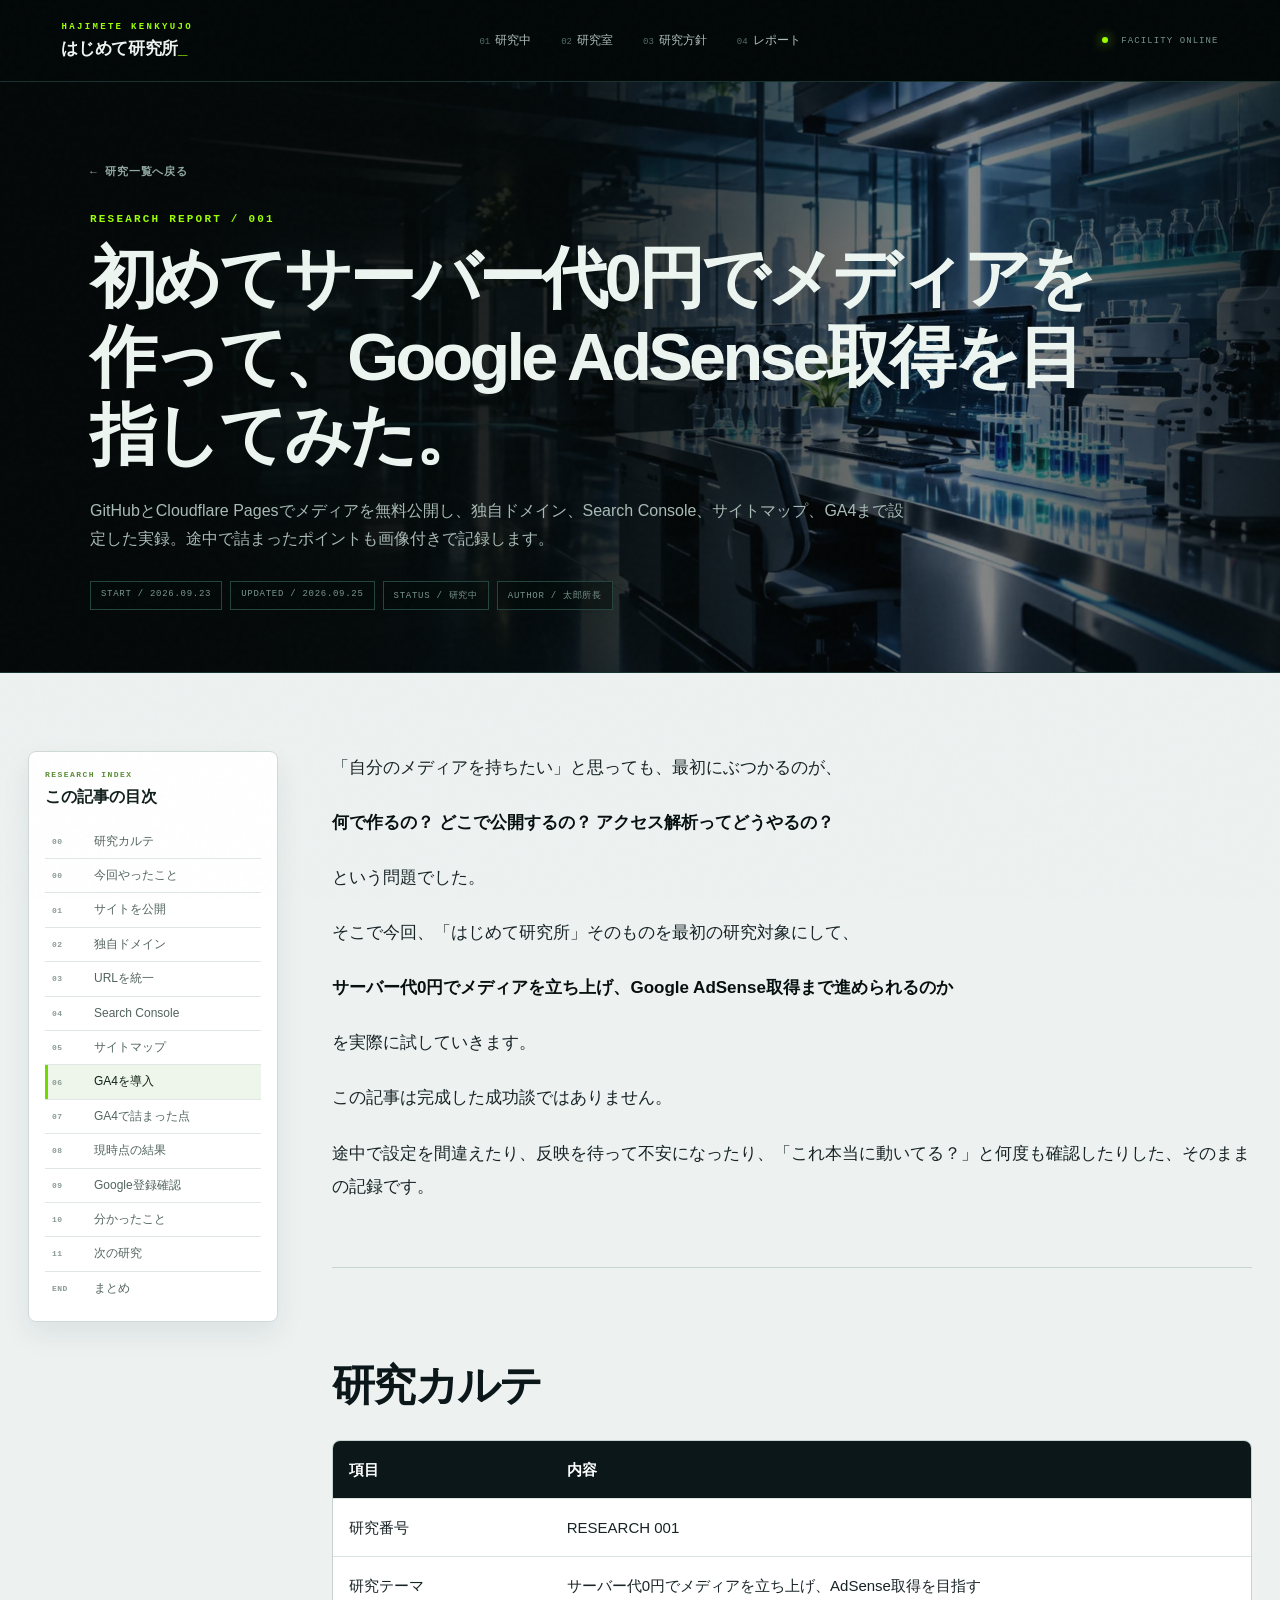
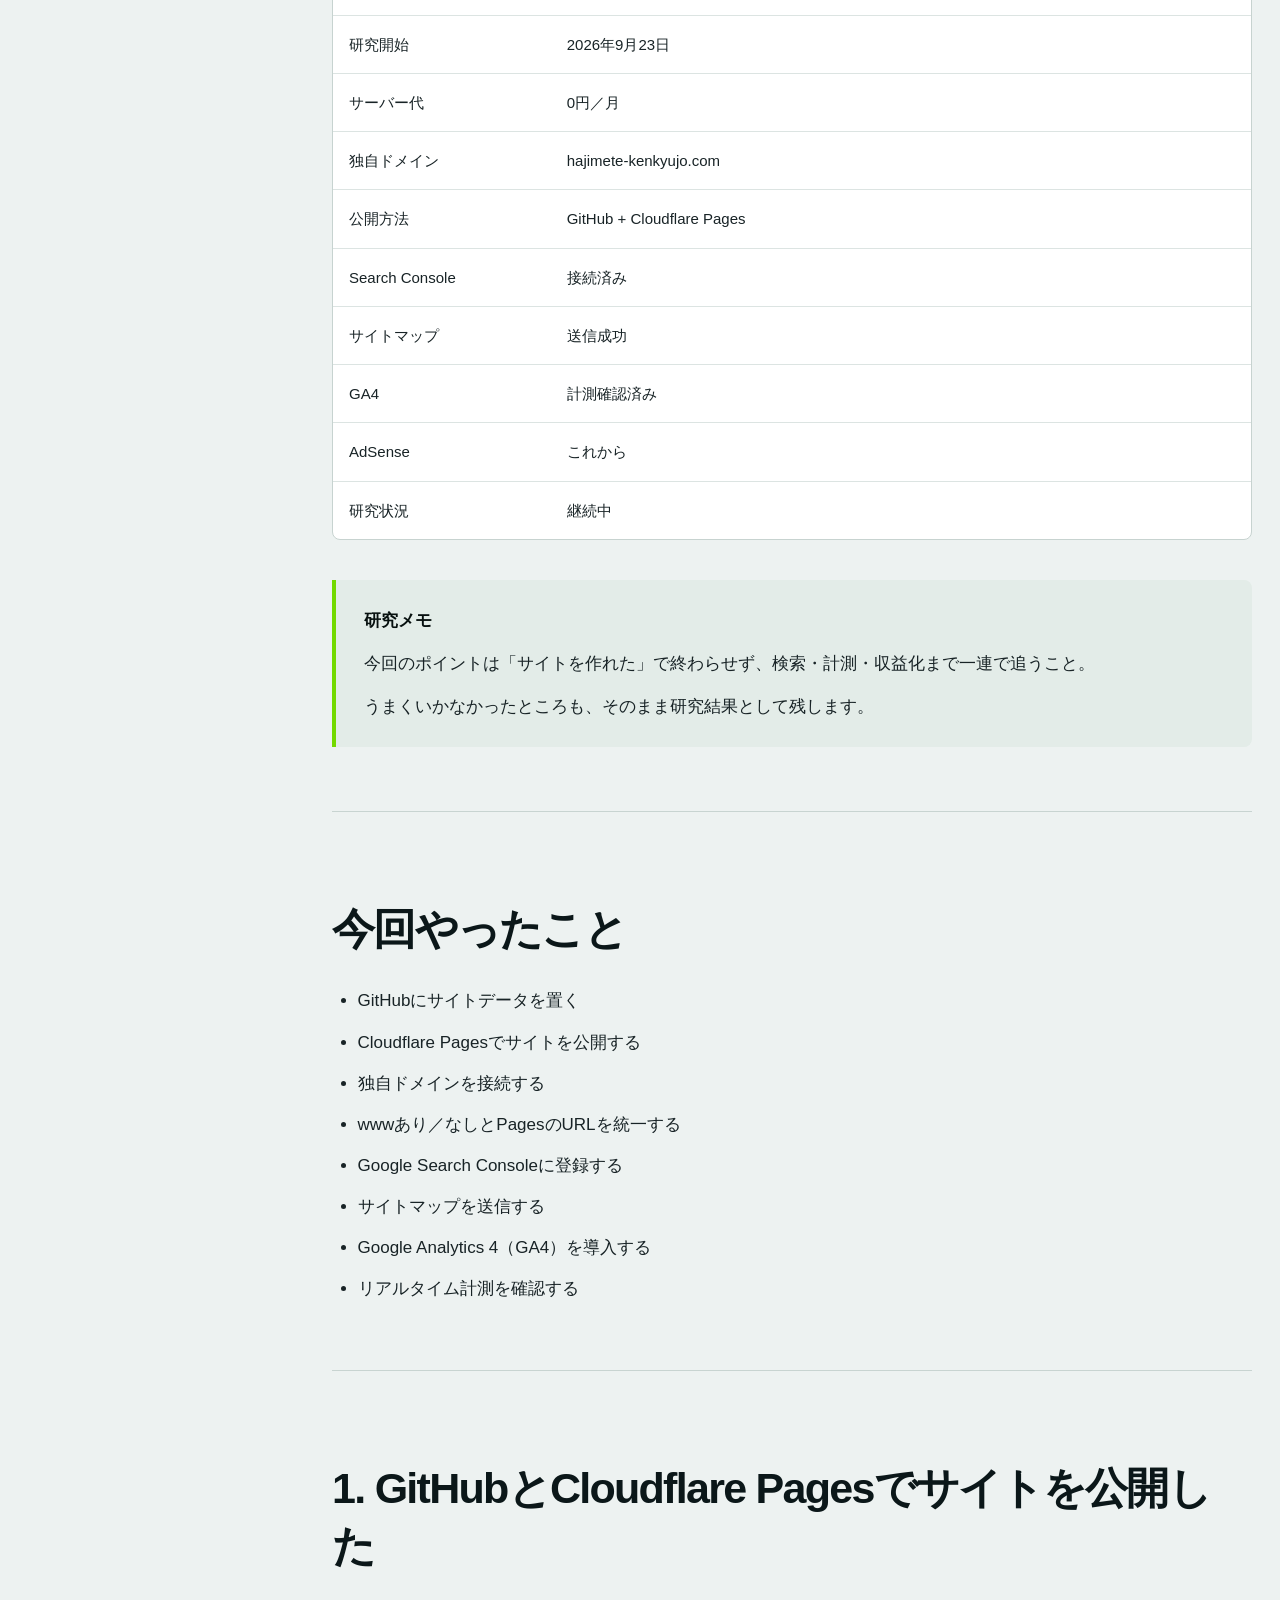
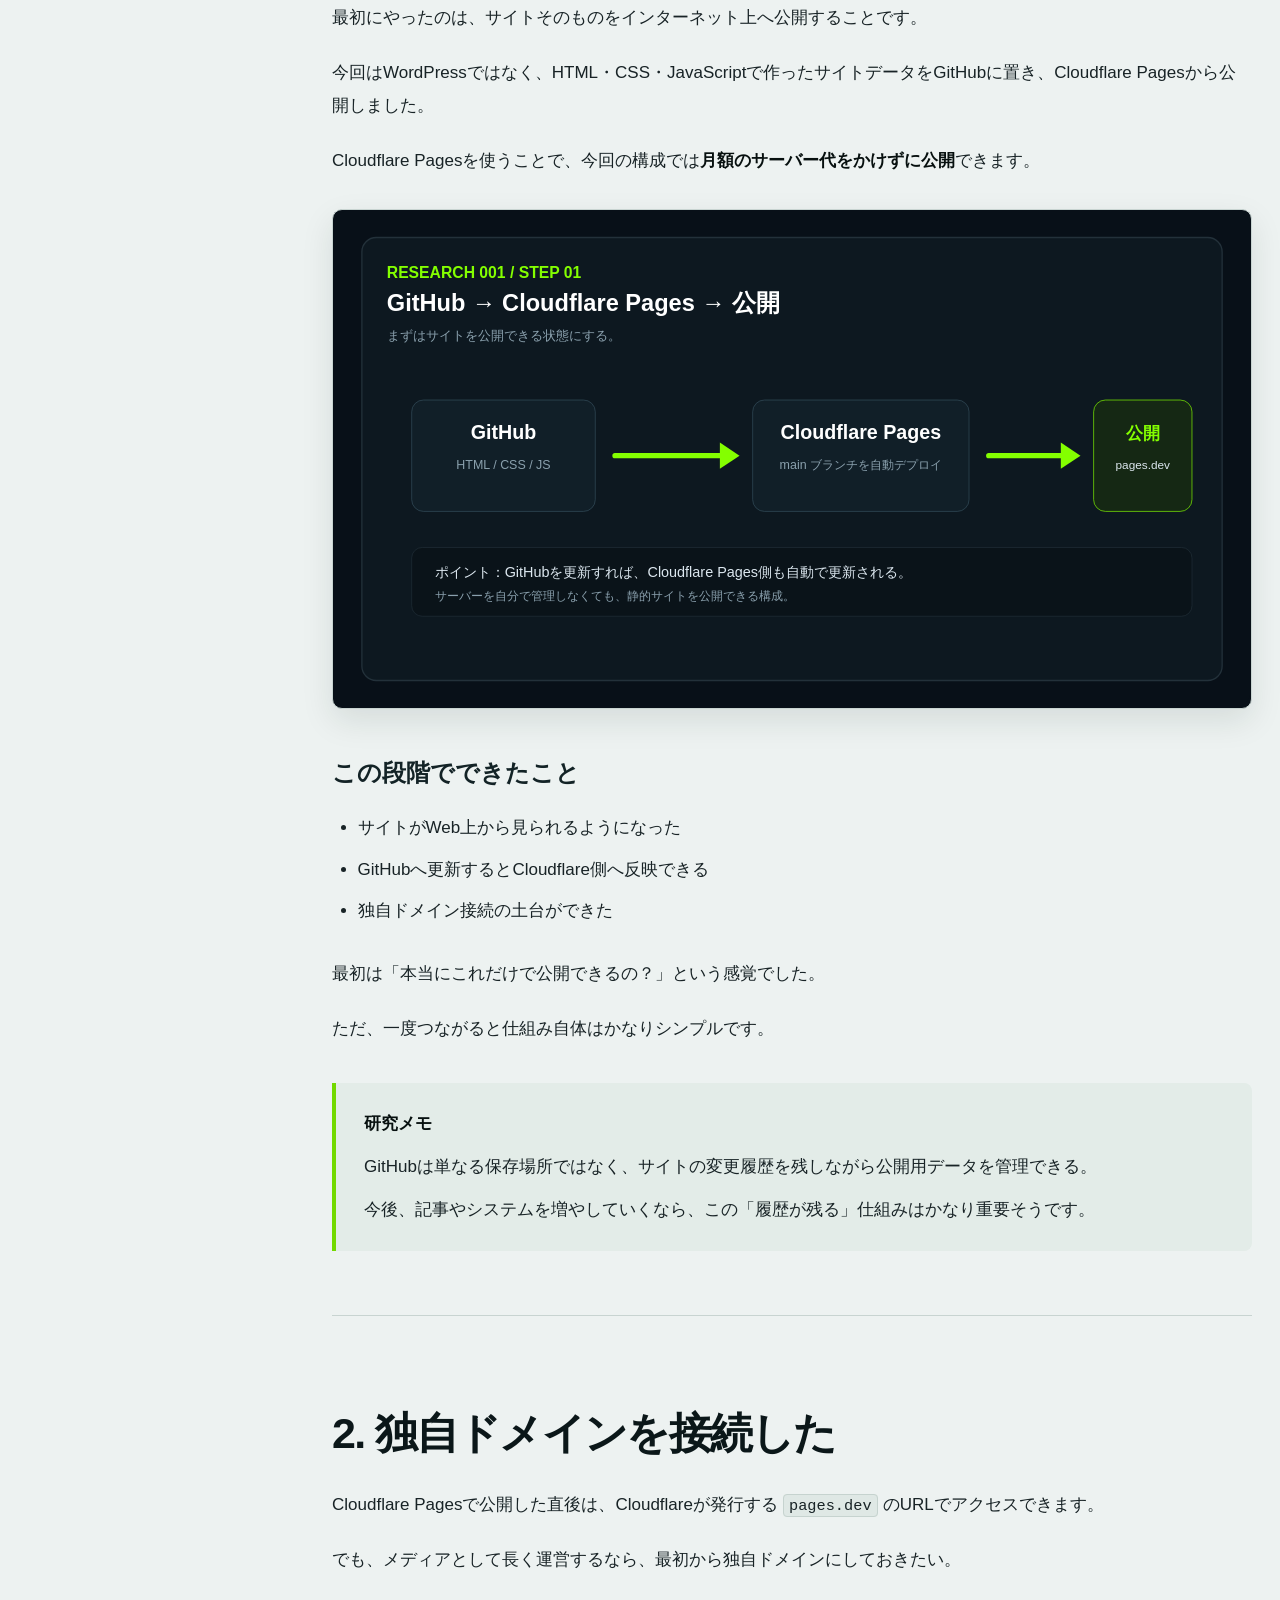
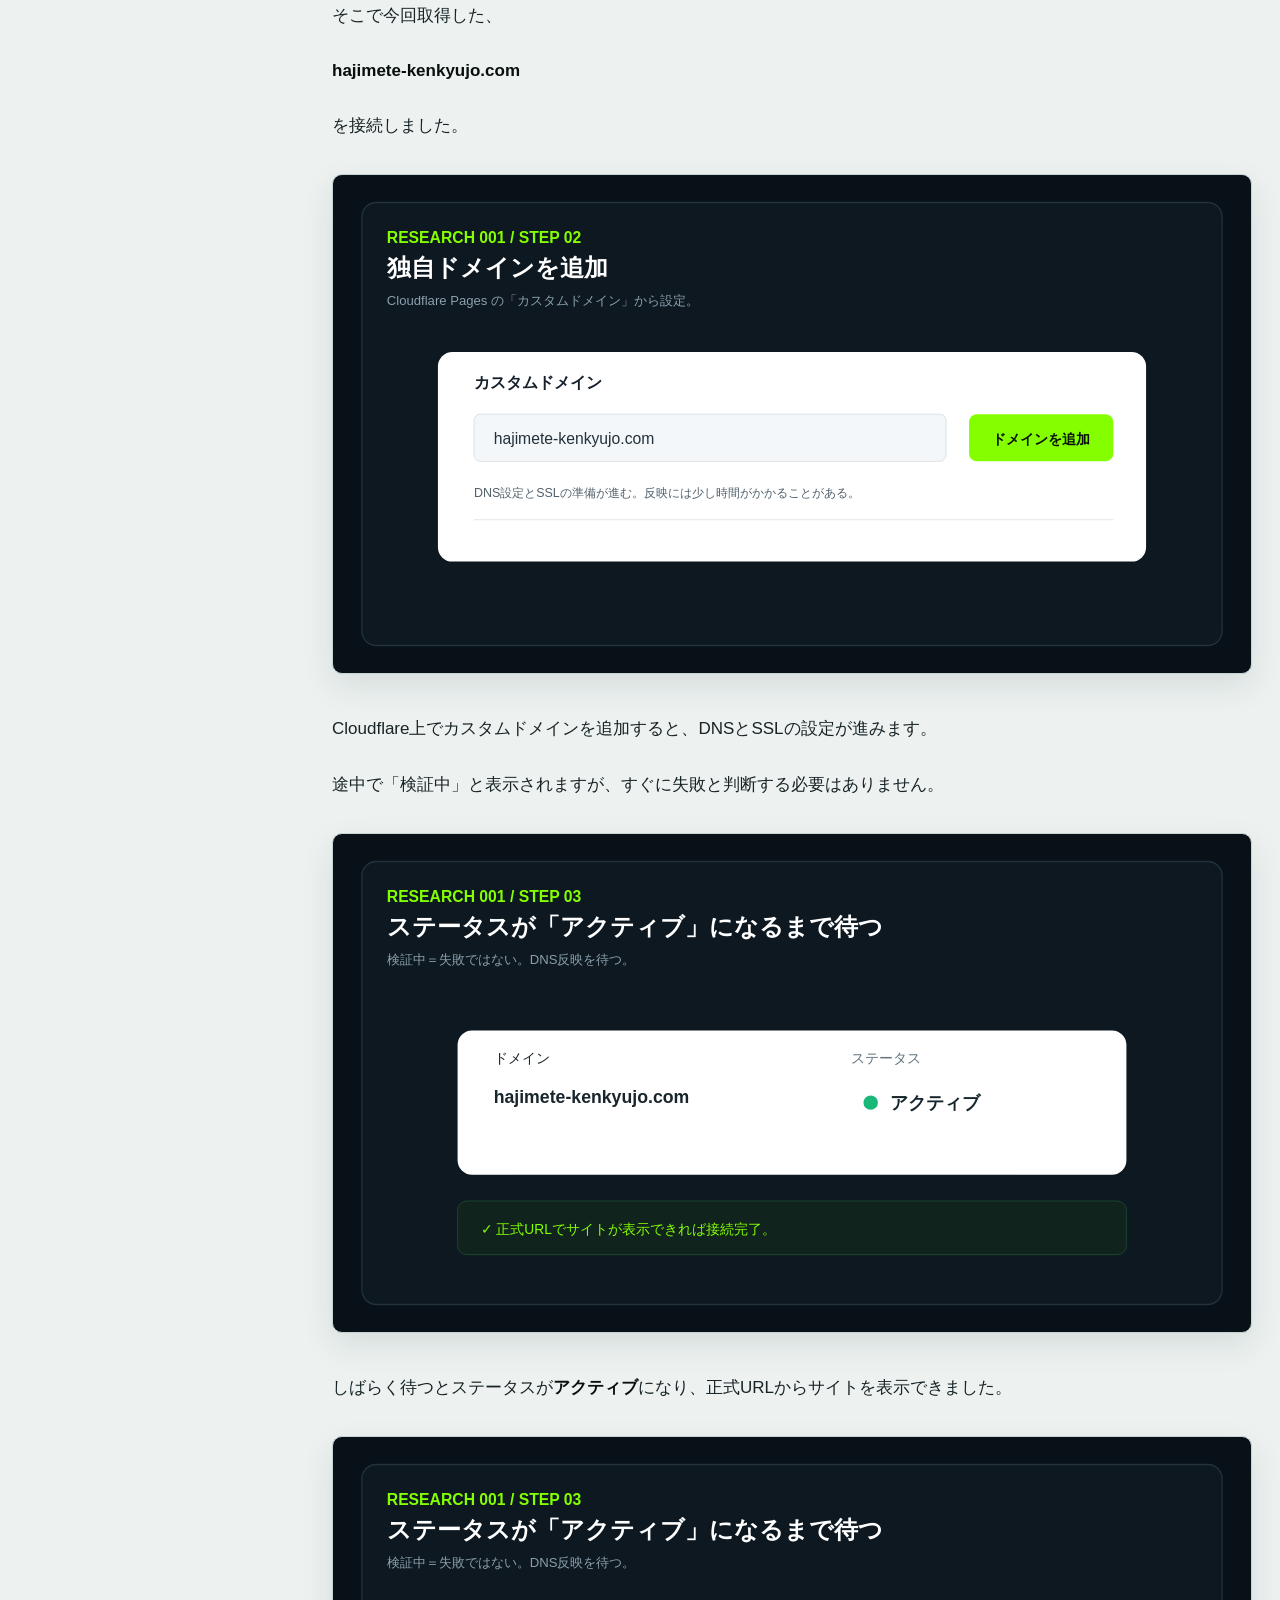
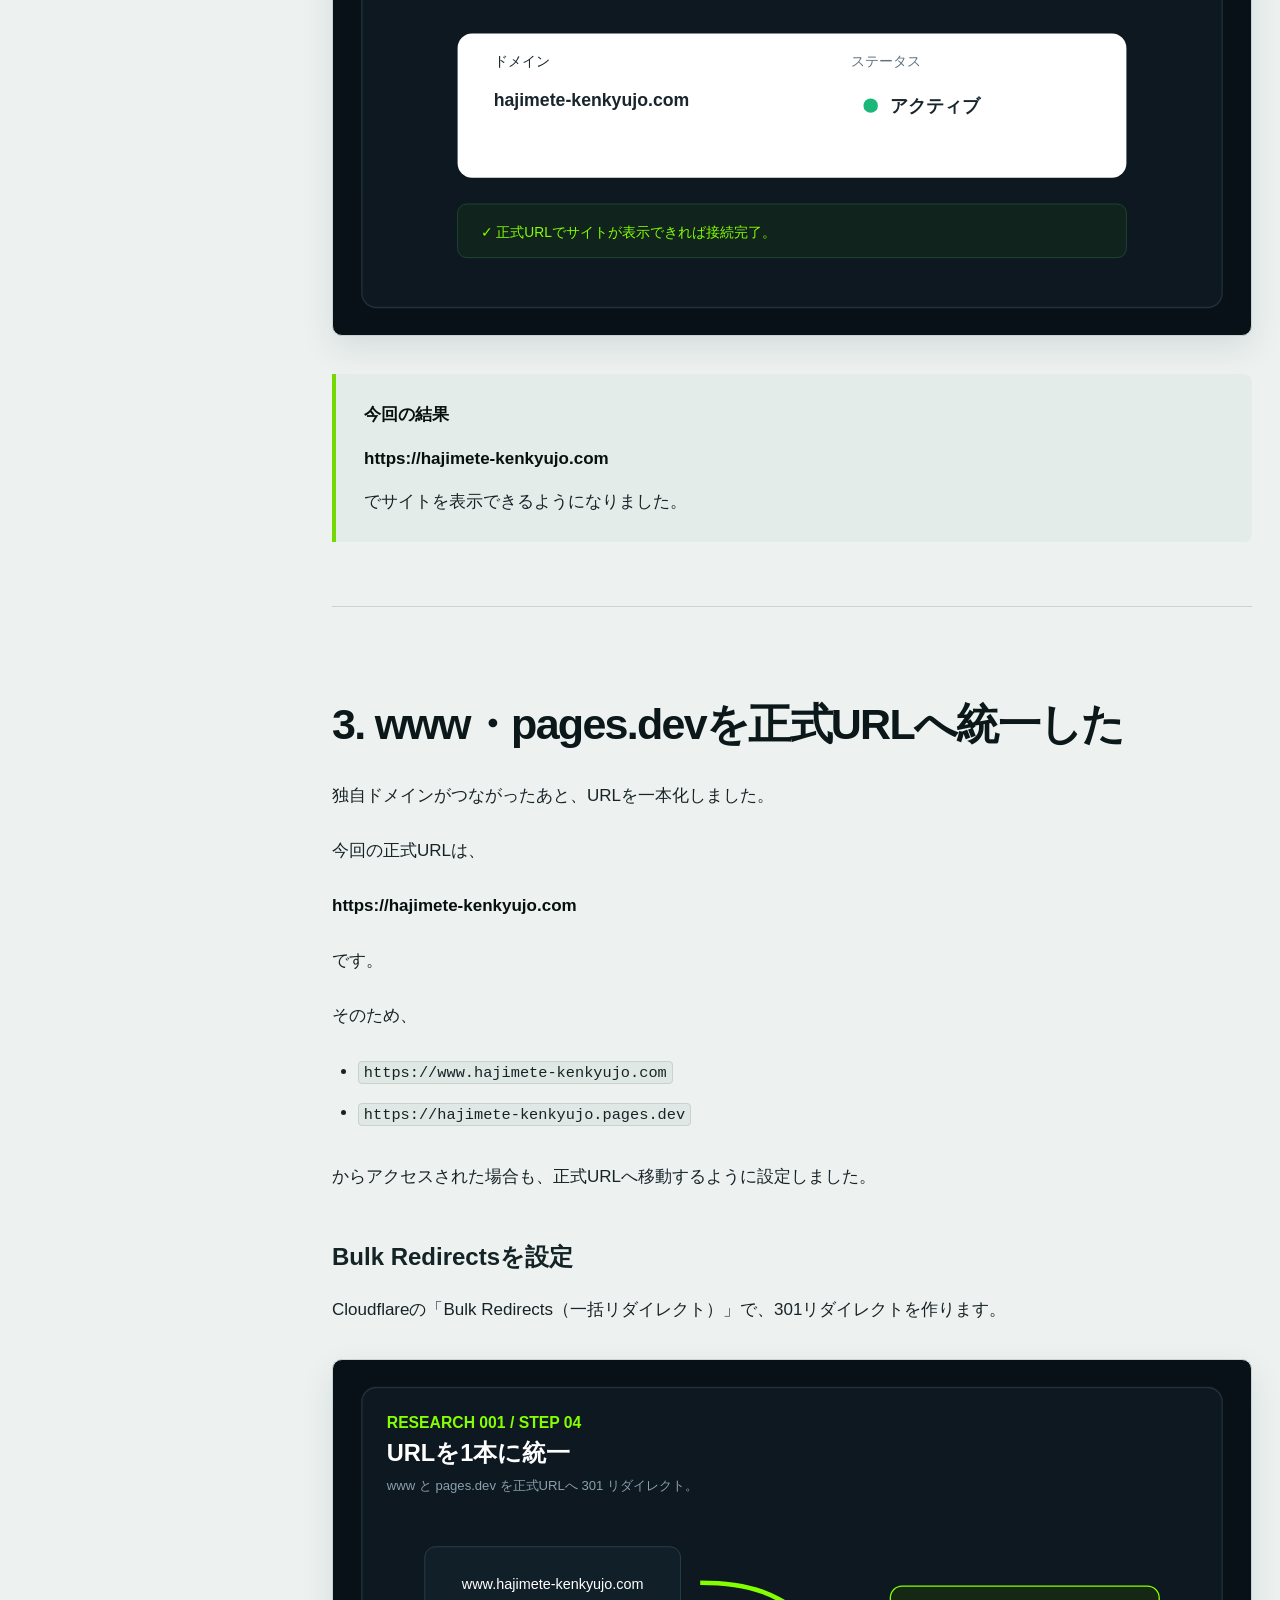
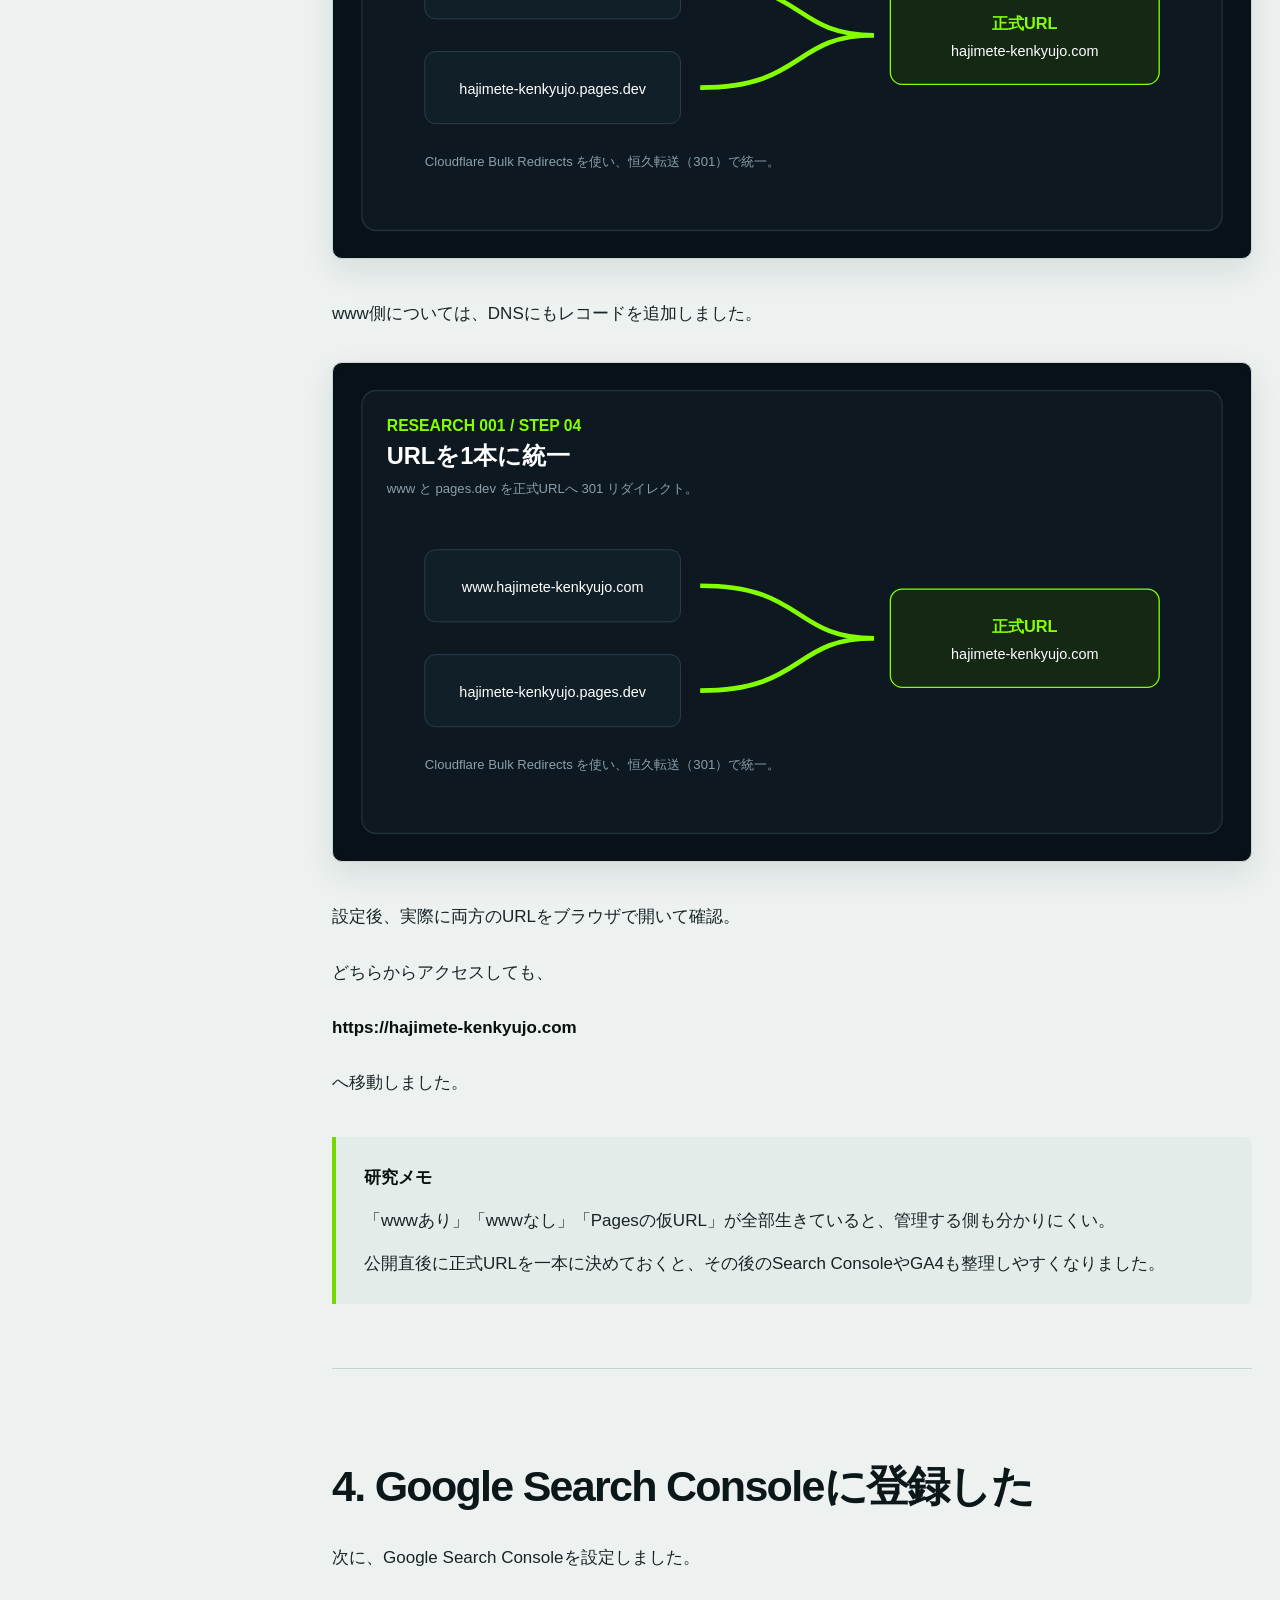
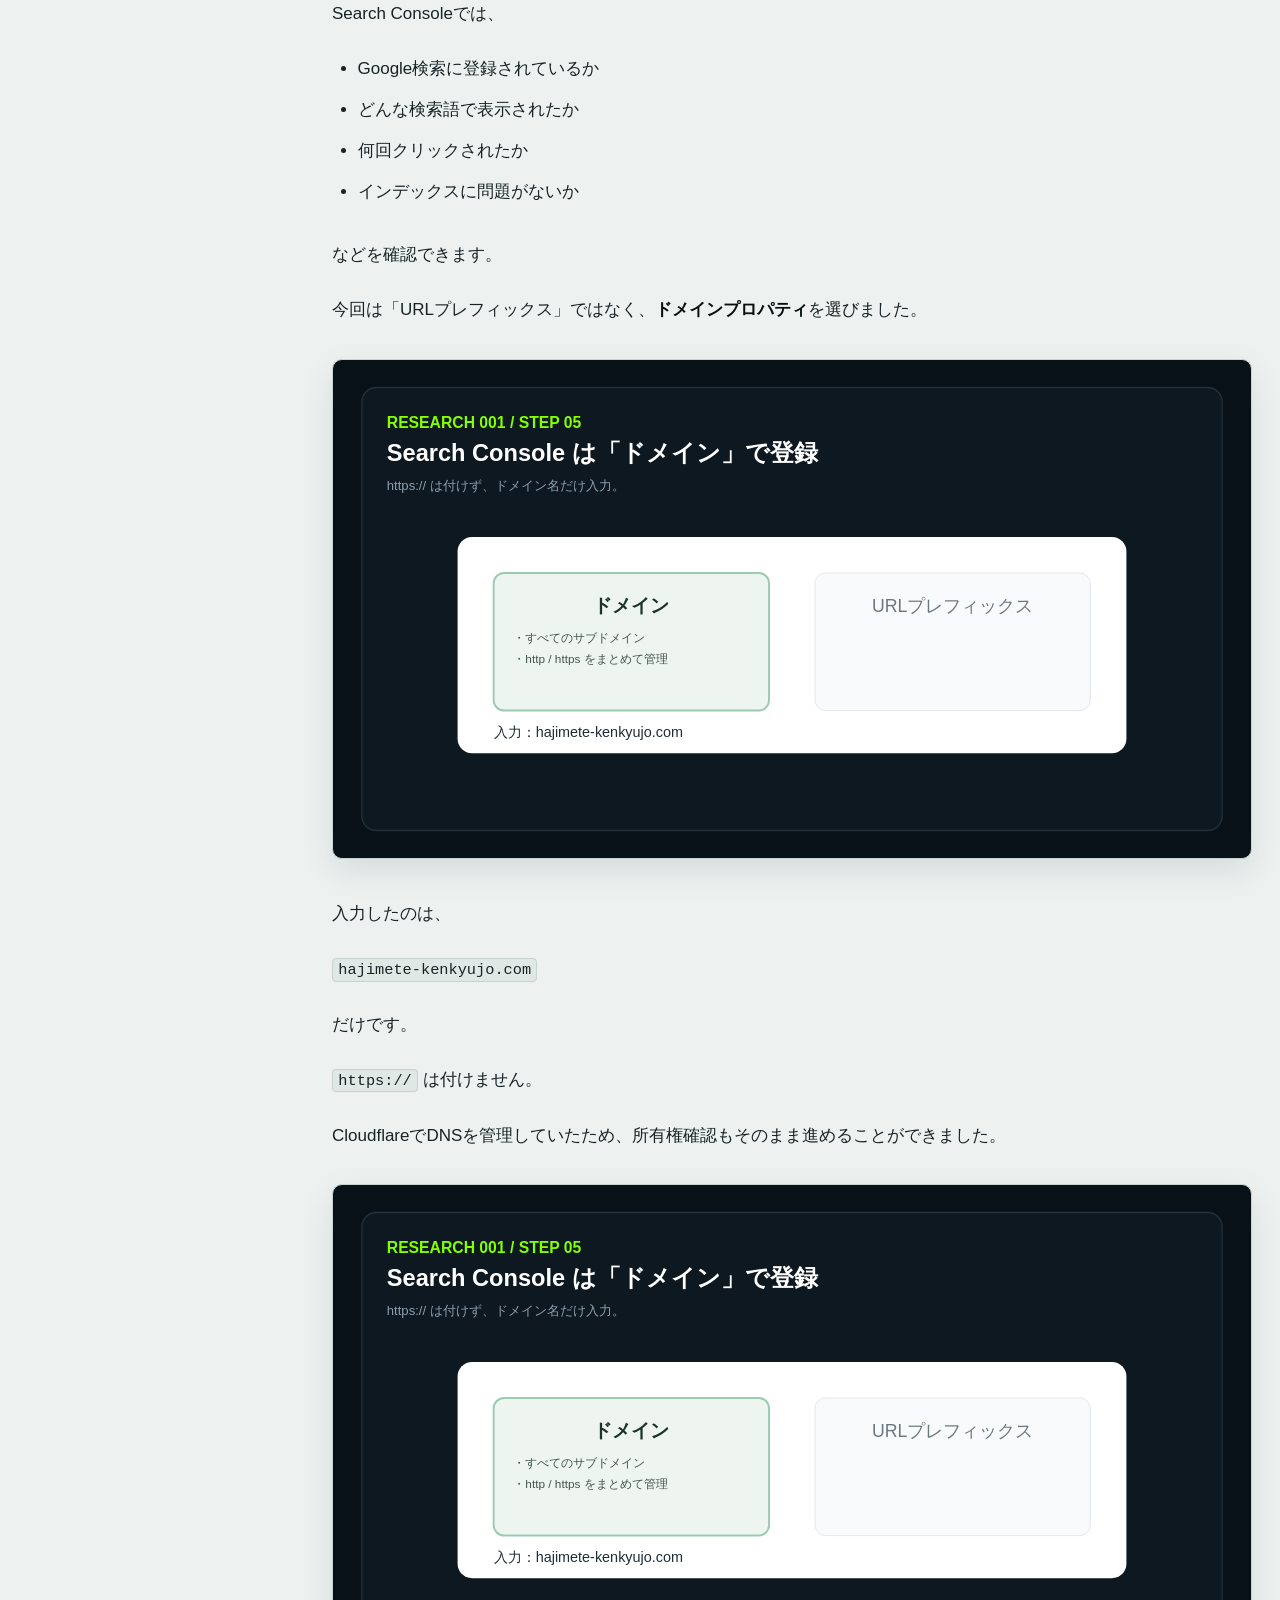
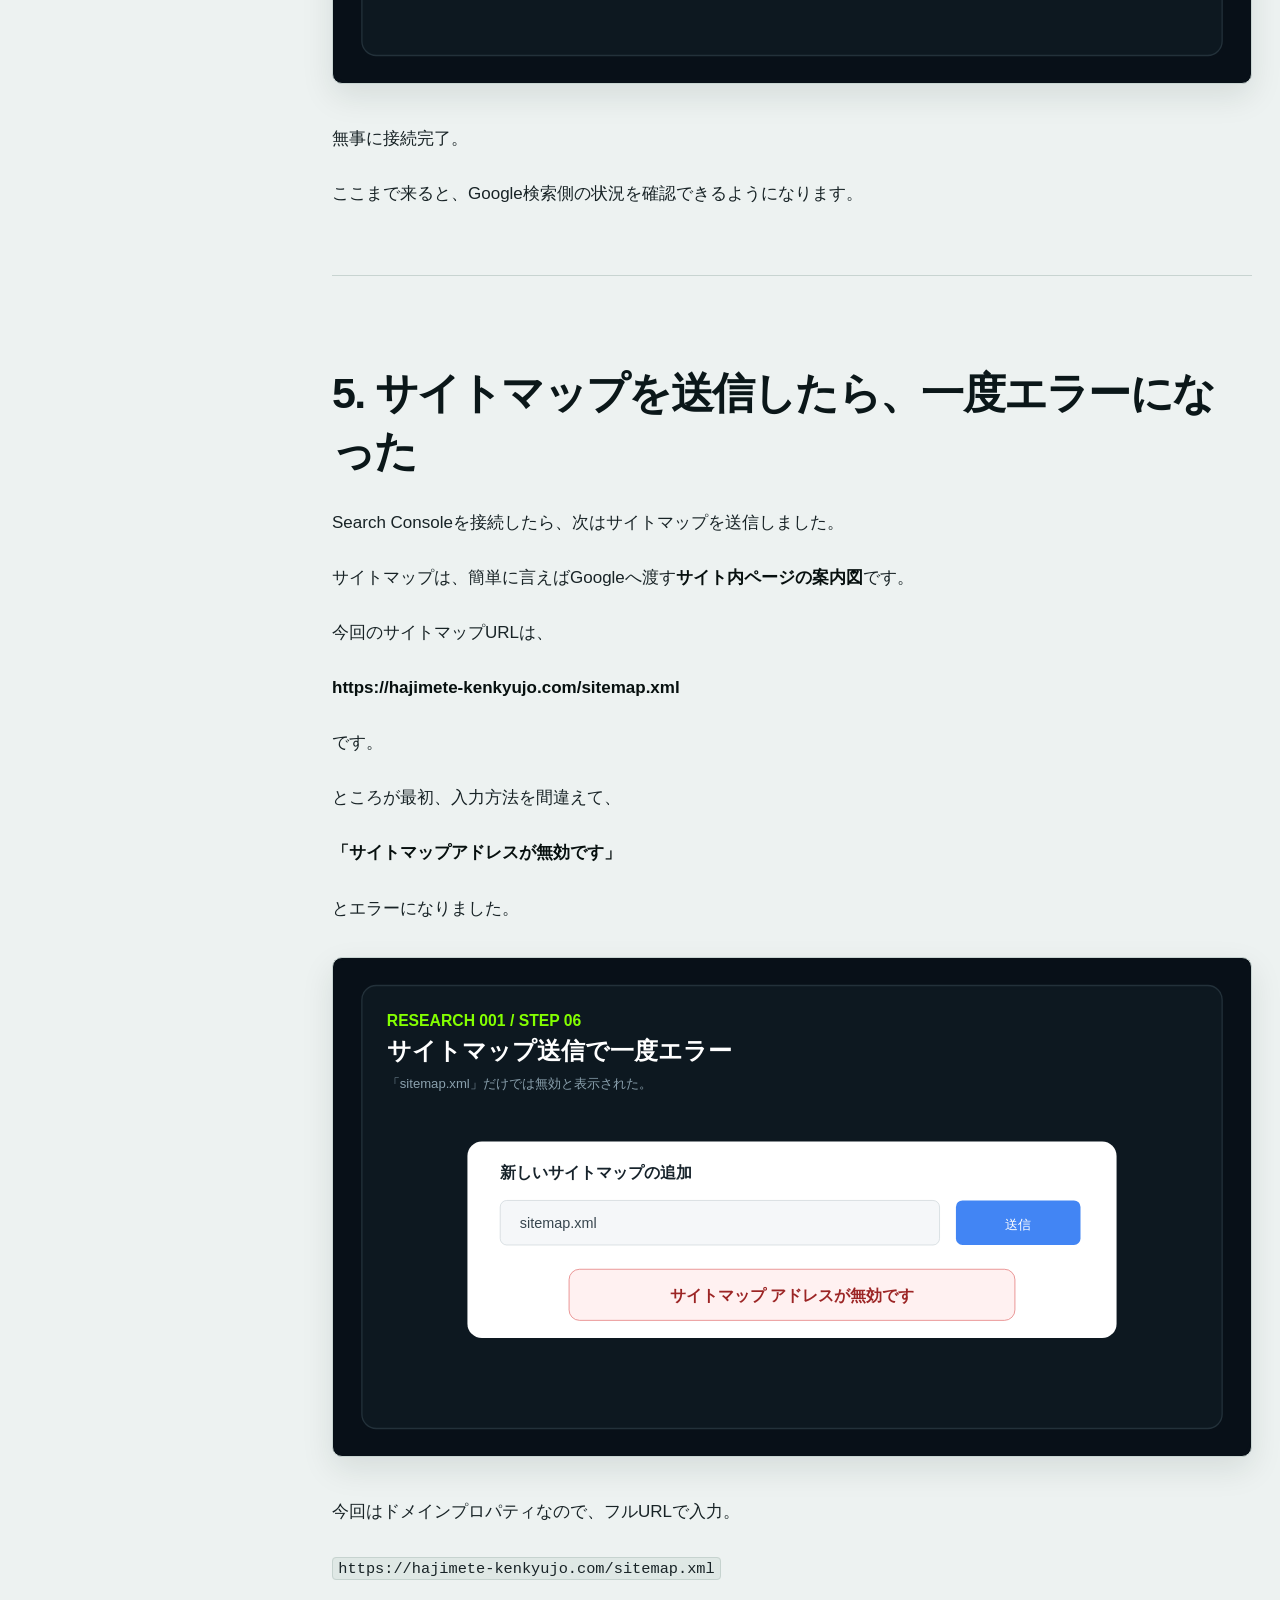
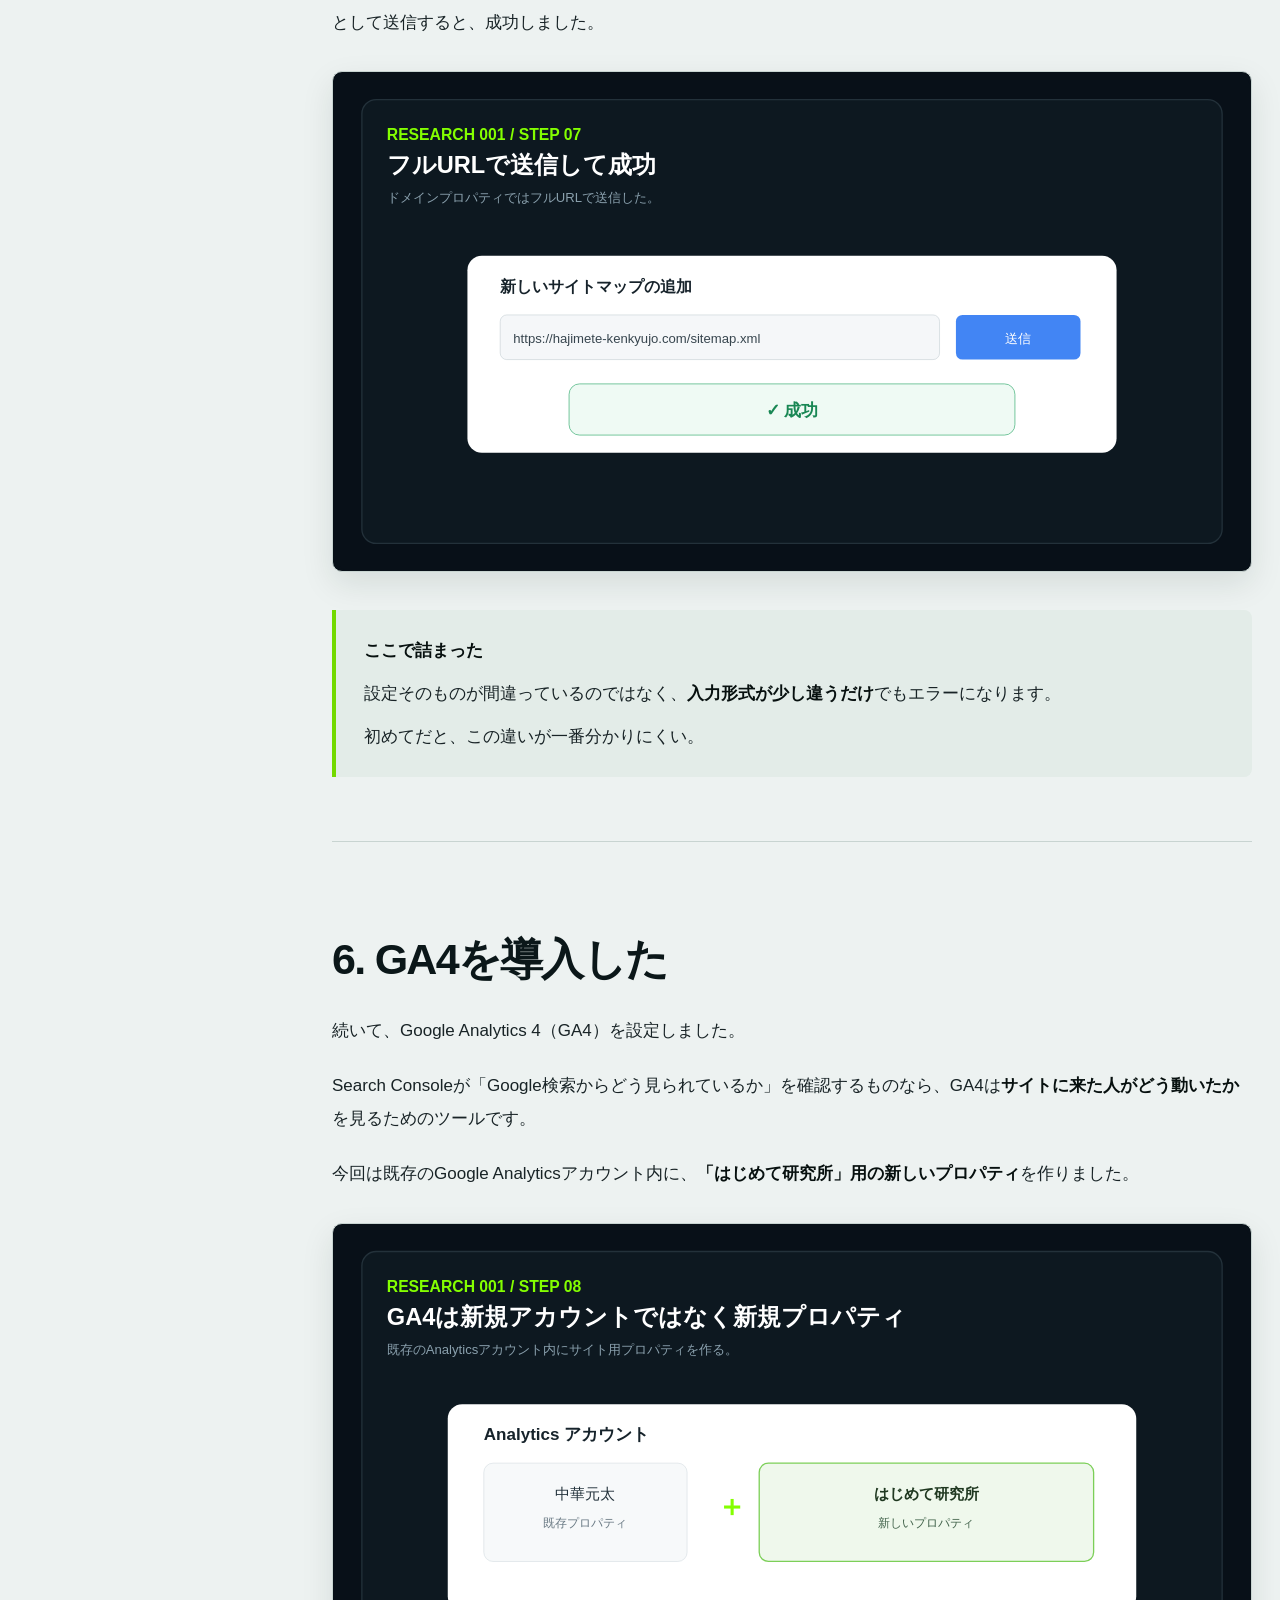
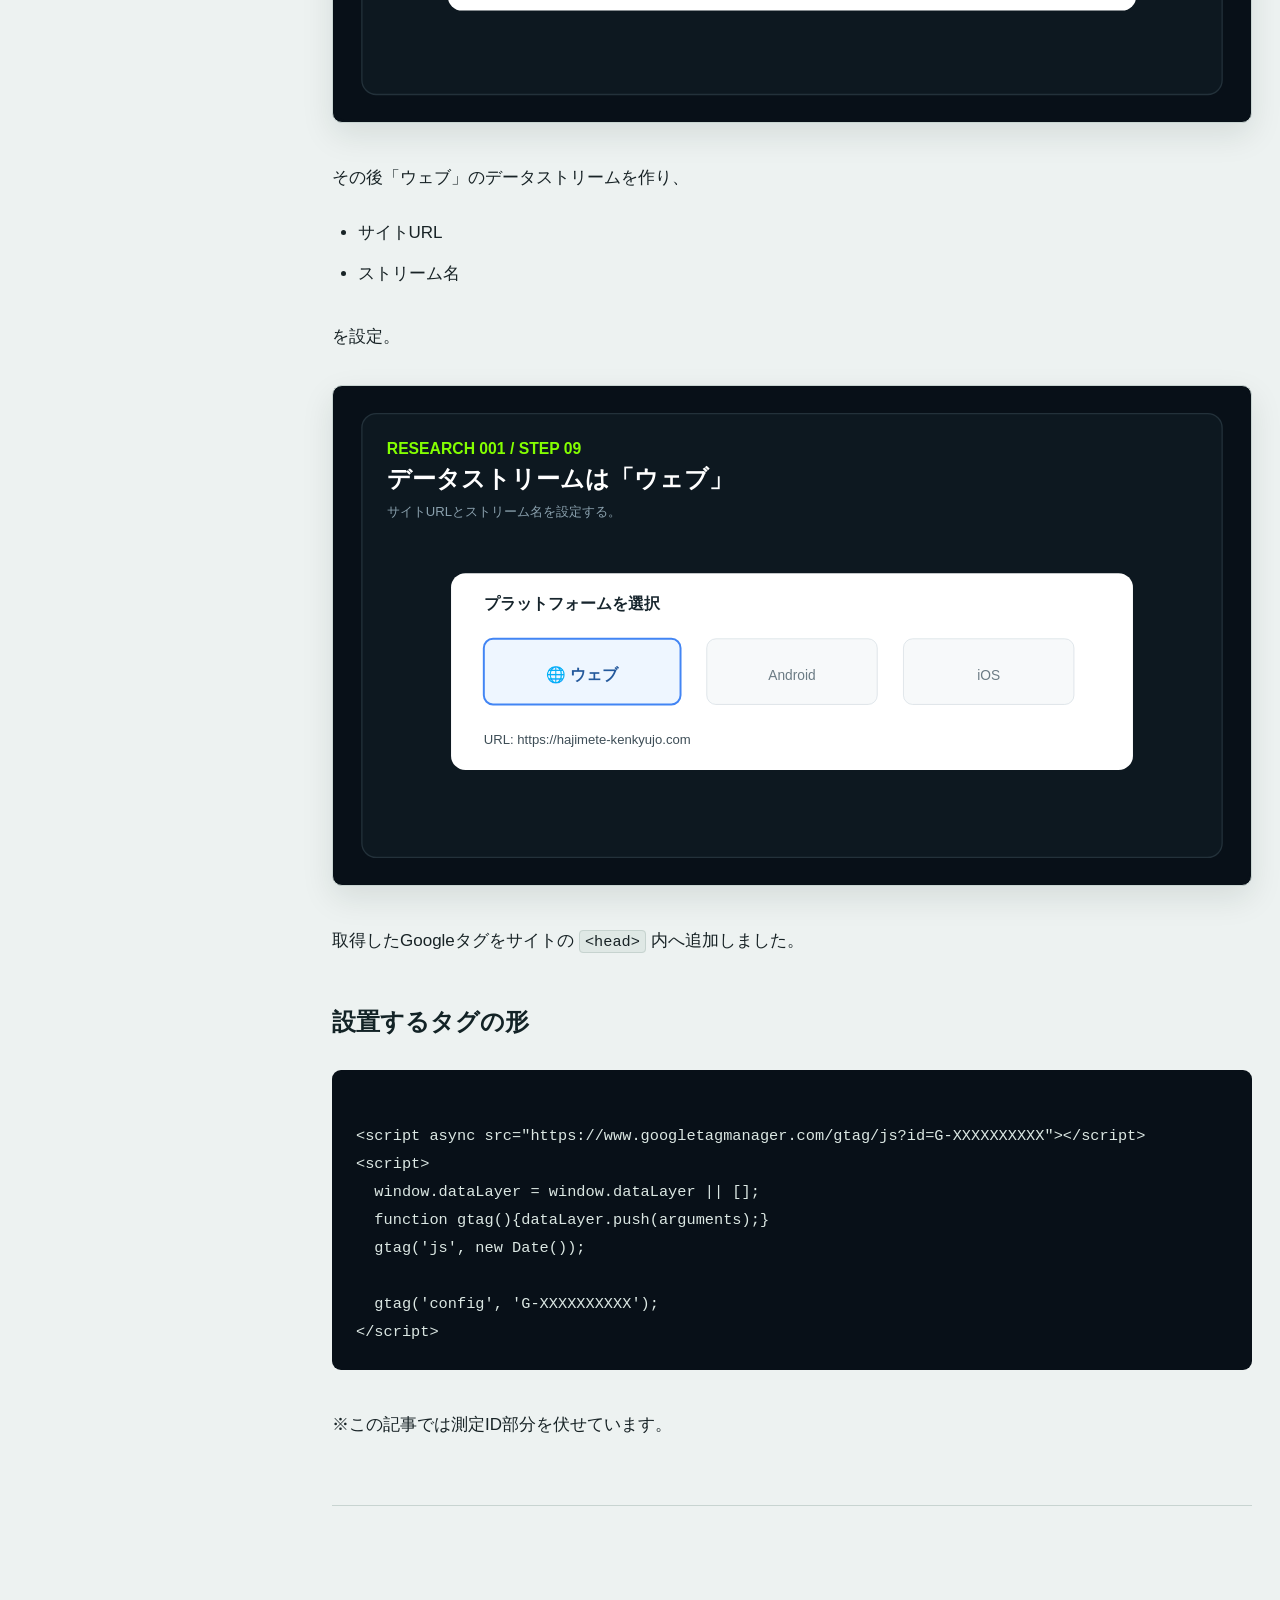
==== commit 570503b2: "Log Research 001 Google indexing result" ====
--- a/reports/001/index.html
+++ b/reports/001/index.html
@@ -21,7 +21,7 @@
 <meta property="og:image" content="https://hajimete-kenkyujo.com/assets/top-lab.webp">
 <meta name="theme-color" content="#05090a">
 <link rel="stylesheet" href="/styles.css">
-<link rel="stylesheet" href="/report.css">
+<link rel="stylesheet" href="/report.css?v=20260925-3">
 </head>
 <body class="report-page">
 <div class="noise" aria-hidden="true"></div>
@@ -73,8 +73,9 @@
         <a href="#step-6"><span>06</span>GA4を導入</a>
         <a href="#step-7"><span>07</span>GA4で詰まった点</a>
         <a href="#step-8"><span>08</span>現時点の結果</a>
-        <a href="#step-9"><span>09</span>分かったこと</a>
-        <a href="#step-10"><span>10</span>次の研究</a>
+        <a href="#step-9-indexed"><span>09</span>Google登録確認</a>
+        <a href="#step-10"><span>10</span>分かったこと</a>
+        <a href="#step-11"><span>11</span>次の研究</a>
         <a href="#summary"><span>END</span>まとめ</a>
       </nav>
     </div>
@@ -88,7 +89,13 @@
   gtag('js', new Date());
 
   gtag('config', 'G-XXXXXXXXXX');
-&lt;/script&gt;</code></pre><p>※この記事では測定ID部分を伏せています。</p><hr><h2 id="step-7">7. GA4で「データがありません」と出て焦った</h2><p>GA4を設置してサイトへアクセス。</p><p>これで終わりだと思ったら、ホーム画面には、</p><p><strong>「ウェブサイトから受信したデータはまだありません」</strong></p><p>という表示。</p><p><img src="/assets/reports/001/10-ga4-realtime.svg" alt="GA4ホームとリアルタイム表示の違い" loading="lazy"></p><p>正直、かなり嫌な表示です。</p><p>「またGA4の設定を間違えたのか？」</p><p>と思いました。</p><p>でも、リアルタイムレポートを確認すると、</p><ul><li>アクティブユーザー：1</li><li>page_view</li><li>first_visit</li><li>session_start</li><li>user_engagement</li></ul><p>がちゃんと発生していました。</p><p><img src="/assets/reports/001/10-ga4-realtime.svg" alt="GA4リアルタイムで計測確認" loading="lazy"></p><p>つまり、<strong>GA4のタグ自体は正常に動いている</strong>。</p><p>通常のレポート側へ数字が出るまで、少し時間差があるということでした。</p><blockquote><p><strong>今回いちばん覚えておきたいこと</strong></p><p><strong>GA4のホームにすぐ数字が出ない＝設定失敗ではない。</strong></p><p>まずリアルタイムを確認する。</p><p>ここを知らないと、正常なのにタグを何度も入れ直してしまいそうです。</p></blockquote><hr><h2 id="step-8">8. 現時点の結果</h2><p>2026年9月24日時点で、ここまで完了しました。</p><div class="table-wrap"><table><thead><tr><th>項目</th><th>状況</th></tr></thead><tbody><tr><td>サイト制作</td><td>完了</td></tr><tr><td>GitHub管理</td><td>完了</td></tr><tr><td>Cloudflare Pages公開</td><td>完了</td></tr><tr><td>独自ドメイン</td><td>接続完了</td></tr><tr><td>www統一</td><td>完了</td></tr><tr><td>pages.dev転送</td><td>完了</td></tr><tr><td>Search Console</td><td>接続完了</td></tr><tr><td>sitemap.xml</td><td>送信成功</td></tr><tr><td>GA4</td><td>リアルタイム計測確認</td></tr><tr><td>AdSense</td><td>未申請</td></tr></tbody></table></div><p>メディアを作るための<strong>土台部分は一通り完成</strong>です。</p><hr><h2 id="step-9">9. やってみて分かったこと</h2><p>今回、一番強く感じたのは、</p><p><strong>サイト立ち上げは「ものすごく難しい」というより、「細かく迷うポイントが多い」</strong></p><p>ということでした。</p><p>特に初めてだと迷いやすいのが、</p><ul><li>DNSは反映待ちなのか、失敗なのか</li><li>wwwをどう扱うのか</li><li>Search Consoleはどちらを選ぶのか</li><li>サイトマップは何を入力するのか</li><li>GA4は本当に動いているのか</li></ul><p>といったところです。</p><p>そして、もう一つ。</p><p><strong>設定直後に結果が出ないものが多い。</strong></p><p>これも大きい。</p><p>反映待ちなのに設定をやり直すと、逆に何が正しいのか分からなくなります。</p><blockquote><p><strong>研究結果</strong></p><p>初めてWebサイトを立ち上げるときは、  </p><p>「何を設定したか」と同じくらい、  </p><p><strong>「何分・何時間待つものなのか」も記録しておいた方がいい。</strong></p></blockquote><hr><h2 id="step-10">10. 次の研究</h2><p>ここから先は、サイトを「公開した」から「育てる」へ進みます。</p><p>次にやる予定は、</p><ol><li>研究レポートを実際に公開する</li><li>記事カテゴリを整える</li><li>Search Consoleでインデックス状況を見る</li><li>検索表示・クリックを記録する</li><li>AdSense申請に必要な状態まで育てる</li><li>AdSense申請</li><li>結果を追記する</li></ol><p>です。</p><p>この記事も、AdSense申請・合否・初収益まで進んだら随時更新します。</p><hr><h2 id="summary">まとめ</h2><p>今回は、</p><p><strong>サーバー代0円でメディアを作り、独自ドメイン・Search Console・サイトマップ・GA4まで設定</strong></p><p>しました。</p><p>途中でエラーも出たし、GA4では「データがない」と表示されて不安にもなりました。</p><p>でも、一つずつ確認すると、ちゃんと公開まで進められます。</p><p>「やったことがないから分からない」。</p><p>だからこそ、</p><p><strong>調べる。試す。比べる。そして記録する。</strong></p><p>これを「はじめて研究所」の最初の研究として、ここから継続して追っていきます。</p><hr><blockquote><p><strong>研究は継続中です。</strong></p><p>次回更新：インデックス状況・記事公開・AdSense申請準備</p></blockquote>
+&lt;/script&gt;</code></pre><p>※この記事では測定ID部分を伏せています。</p><hr><h2 id="step-7">7. GA4で「データがありません」と出て焦った</h2><p>GA4を設置してサイトへアクセス。</p><p>これで終わりだと思ったら、ホーム画面には、</p><p><strong>「ウェブサイトから受信したデータはまだありません」</strong></p><p>という表示。</p><p><img src="/assets/reports/001/10-ga4-realtime.svg" alt="GA4ホームとリアルタイム表示の違い" loading="lazy"></p><p>正直、かなり嫌な表示です。</p><p>「またGA4の設定を間違えたのか？」</p><p>と思いました。</p><p>でも、リアルタイムレポートを確認すると、</p><ul><li>アクティブユーザー：1</li><li>page_view</li><li>first_visit</li><li>session_start</li><li>user_engagement</li></ul><p>がちゃんと発生していました。</p><p><img src="/assets/reports/001/10-ga4-realtime.svg" alt="GA4リアルタイムで計測確認" loading="lazy"></p><p>つまり、<strong>GA4のタグ自体は正常に動いている</strong>。</p><p>通常のレポート側へ数字が出るまで、少し時間差があるということでした。</p><blockquote><p><strong>今回いちばん覚えておきたいこと</strong></p><p><strong>GA4のホームにすぐ数字が出ない＝設定失敗ではない。</strong></p><p>まずリアルタイムを確認する。</p><p>ここを知らないと、正常なのにタグを何度も入れ直してしまいそうです。</p></blockquote><hr><h2 id="step-8">8. 現時点の結果</h2><p>2026年9月24日時点で、ここまで完了しました。</p><div class="table-wrap"><table><thead><tr><th>項目</th><th>状況</th></tr></thead><tbody><tr><td>サイト制作</td><td>完了</td></tr><tr><td>GitHub管理</td><td>完了</td></tr><tr><td>Cloudflare Pages公開</td><td>完了</td></tr><tr><td>独自ドメイン</td><td>接続完了</td></tr><tr><td>www統一</td><td>完了</td></tr><tr><td>pages.dev転送</td><td>完了</td></tr><tr><td>Search Console</td><td>接続完了</td></tr><tr><td>sitemap.xml</td><td>送信成功</td></tr><tr><td>GA4</td><td>リアルタイム計測確認</td></tr><tr><td>研究001のGoogle登録</td><td>確認済み</td></tr><tr><td>AdSense</td><td>未申請</td></tr></tbody></table></div><p>メディアを作るための<strong>土台部分は一通り完成</strong>です。</p><hr><h2 id="step-9-indexed">9. 翌日、研究001がGoogleに登録された</h2>
+<p>公開翌日にSearch ConsoleのURL検査で研究001の記事URLを確認すると、</p>
+<p><strong>「URL は Google に登録されています」</strong></p>
+<p>と表示されました。</p>
+<p><img src="/assets/reports/001/11-search-console-indexed.webp" alt="Search Consoleで研究001の記事がGoogleに登録済みと確認" loading="lazy"></p>
+<p>ページのインデックス登録欄も<strong>「ページはインデックスに登録済みです」</strong>となっており、HTTPS配信も正常と確認できました。</p>
+<blockquote><p><strong>ここで分かったこと</strong></p><p>サイトマップを送信して記事を公開したあと、研究001の記事はGoogleのインデックスに登録されました。</p><p>ただし、<strong>インデックスされた＝すぐ検索上位に出る、アクセスが来る</strong>という意味ではありません。</p><p>次は実際の検索表示・表示回数・クリックを追っていきます。</p></blockquote><hr><h2 id="step-10">10. やってみて分かったこと</h2><p>今回、一番強く感じたのは、</p><p><strong>サイト立ち上げは「ものすごく難しい」というより、「細かく迷うポイントが多い」</strong></p><p>ということでした。</p><p>特に初めてだと迷いやすいのが、</p><ul><li>DNSは反映待ちなのか、失敗なのか</li><li>wwwをどう扱うのか</li><li>Search Consoleはどちらを選ぶのか</li><li>サイトマップは何を入力するのか</li><li>GA4は本当に動いているのか</li></ul><p>といったところです。</p><p>そして、もう一つ。</p><p><strong>設定直後に結果が出ないものが多い。</strong></p><p>これも大きい。</p><p>反映待ちなのに設定をやり直すと、逆に何が正しいのか分からなくなります。</p><blockquote><p><strong>研究結果</strong></p><p>初めてWebサイトを立ち上げるときは、  </p><p>「何を設定したか」と同じくらい、  </p><p><strong>「何分・何時間待つものなのか」も記録しておいた方がいい。</strong></p></blockquote><hr><h2 id="step-11">11. 次の研究</h2><p>ここから先は、サイトを「公開した」から「育てる」へ進みます。</p><p>次にやる予定は、</p><ol><li>研究レポートを実際に公開する</li><li>記事カテゴリを整える</li><li>Search Consoleでインデックス状況を見る</li><li>検索表示・クリックを記録する</li><li>AdSense申請に必要な状態まで育てる</li><li>AdSense申請</li><li>結果を追記する</li></ol><p>です。</p><p>この記事も、AdSense申請・合否・初収益まで進んだら随時更新します。</p><hr><h2 id="summary">まとめ</h2><p>今回は、</p><p><strong>サーバー代0円でメディアを作り、独自ドメイン・Search Console・サイトマップ・GA4まで設定</strong></p><p>しました。</p><p>途中でエラーも出たし、GA4では「データがない」と表示されて不安にもなりました。</p><p>でも、一つずつ確認すると、ちゃんと公開まで進められます。</p><p>「やったことがないから分からない」。</p><p>だからこそ、</p><p><strong>調べる。試す。比べる。そして記録する。</strong></p><p>これを「はじめて研究所」の最初の研究として、ここから継続して追っていきます。</p><hr><blockquote><p><strong>研究は継続中です。</strong></p><p>次回更新：インデックス状況・記事公開・AdSense申請準備</p></blockquote>
     <div class="article-end">
       <span>RESEARCH 001 / CONTINUING</span>
       <h2>この研究は、まだ続きます。</h2>
--- a/report.css
+++ b/report.css
@@ -24,3 +24,23 @@
   .toc-nav{grid-template-columns:1fr}
   .toc-nav a:nth-child(2){border-top:1px solid #d5dfdc}
 }
+
+/* TOC cache-safe override */
+.article-toc{display:block;position:sticky;top:104px;align-self:start;z-index:4}
+.article-toc .toc-panel{background:#ffffff;border:1px solid #cfdad7;padding:18px 16px 16px;border-radius:8px;box-shadow:0 12px 28px rgba(13,40,35,.08)}
+.article-toc .toc-kicker{color:#5b8c35}
+.article-toc .toc-title{color:#12201d;font-size:16px}
+.article-toc nav.toc-nav{display:flex;flex-direction:column;gap:0;font-size:12px;color:#52645e}
+.article-toc nav.toc-nav a{display:grid;grid-template-columns:34px minmax(0,1fr);gap:8px;align-items:center;padding:8px 7px;border-top:1px solid #e0e7e5;color:#52645e;text-decoration:none;position:relative}
+.article-toc nav.toc-nav a:first-child{border-top:0}
+.article-toc nav.toc-nav a:after{display:none!important}
+.article-toc nav.toc-nav a span{margin:0;color:#8a9a95;font-size:8px}
+.article-toc nav.toc-nav a:hover,.article-toc nav.toc-nav a.active{background:#eef5ea;color:#102019}
+.article-toc nav.toc-nav a.active{box-shadow:inset 3px 0 0 #73d900}
+@media(max-width:1100px){
+  .article-toc{position:static;margin:0 auto 44px}
+  .article-toc nav.toc-nav{display:grid;grid-template-columns:repeat(2,minmax(0,1fr));gap:0}
+}
+@media(max-width:620px){
+  .article-toc nav.toc-nav{grid-template-columns:1fr}
+}
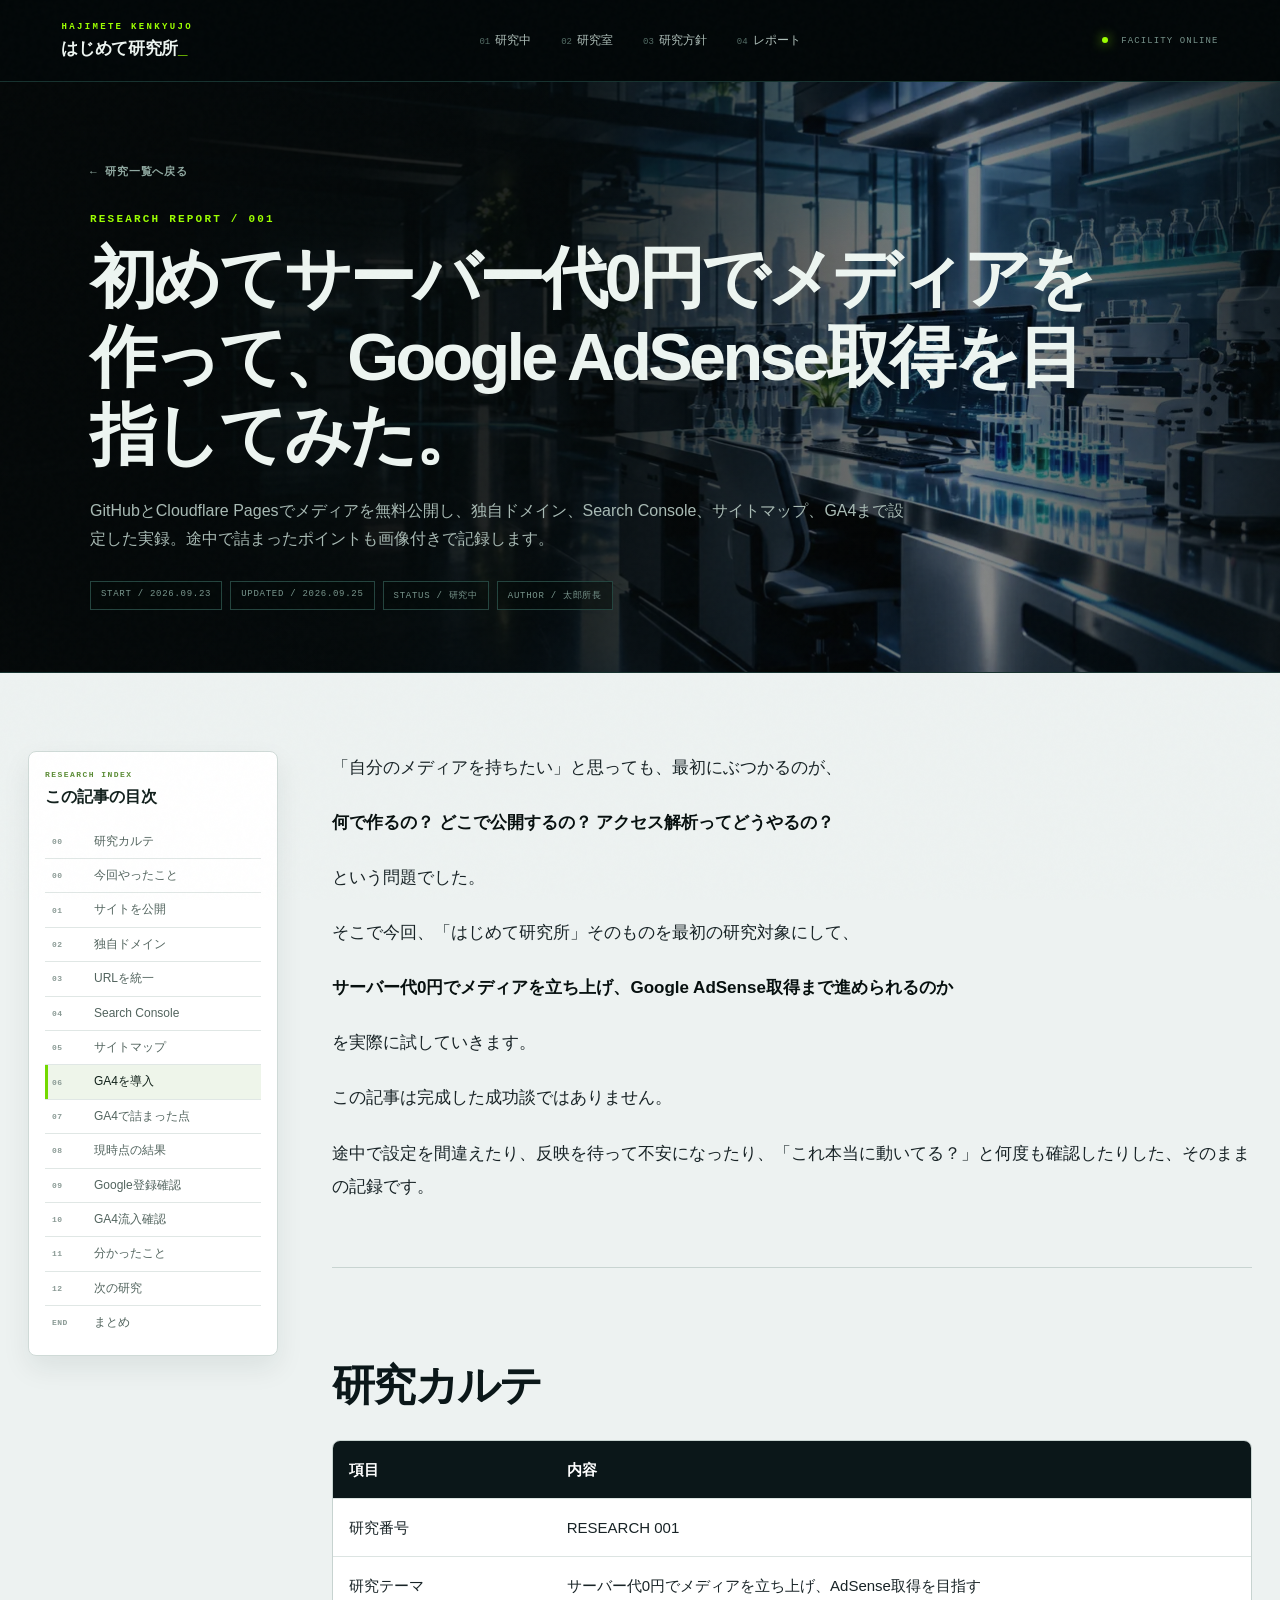
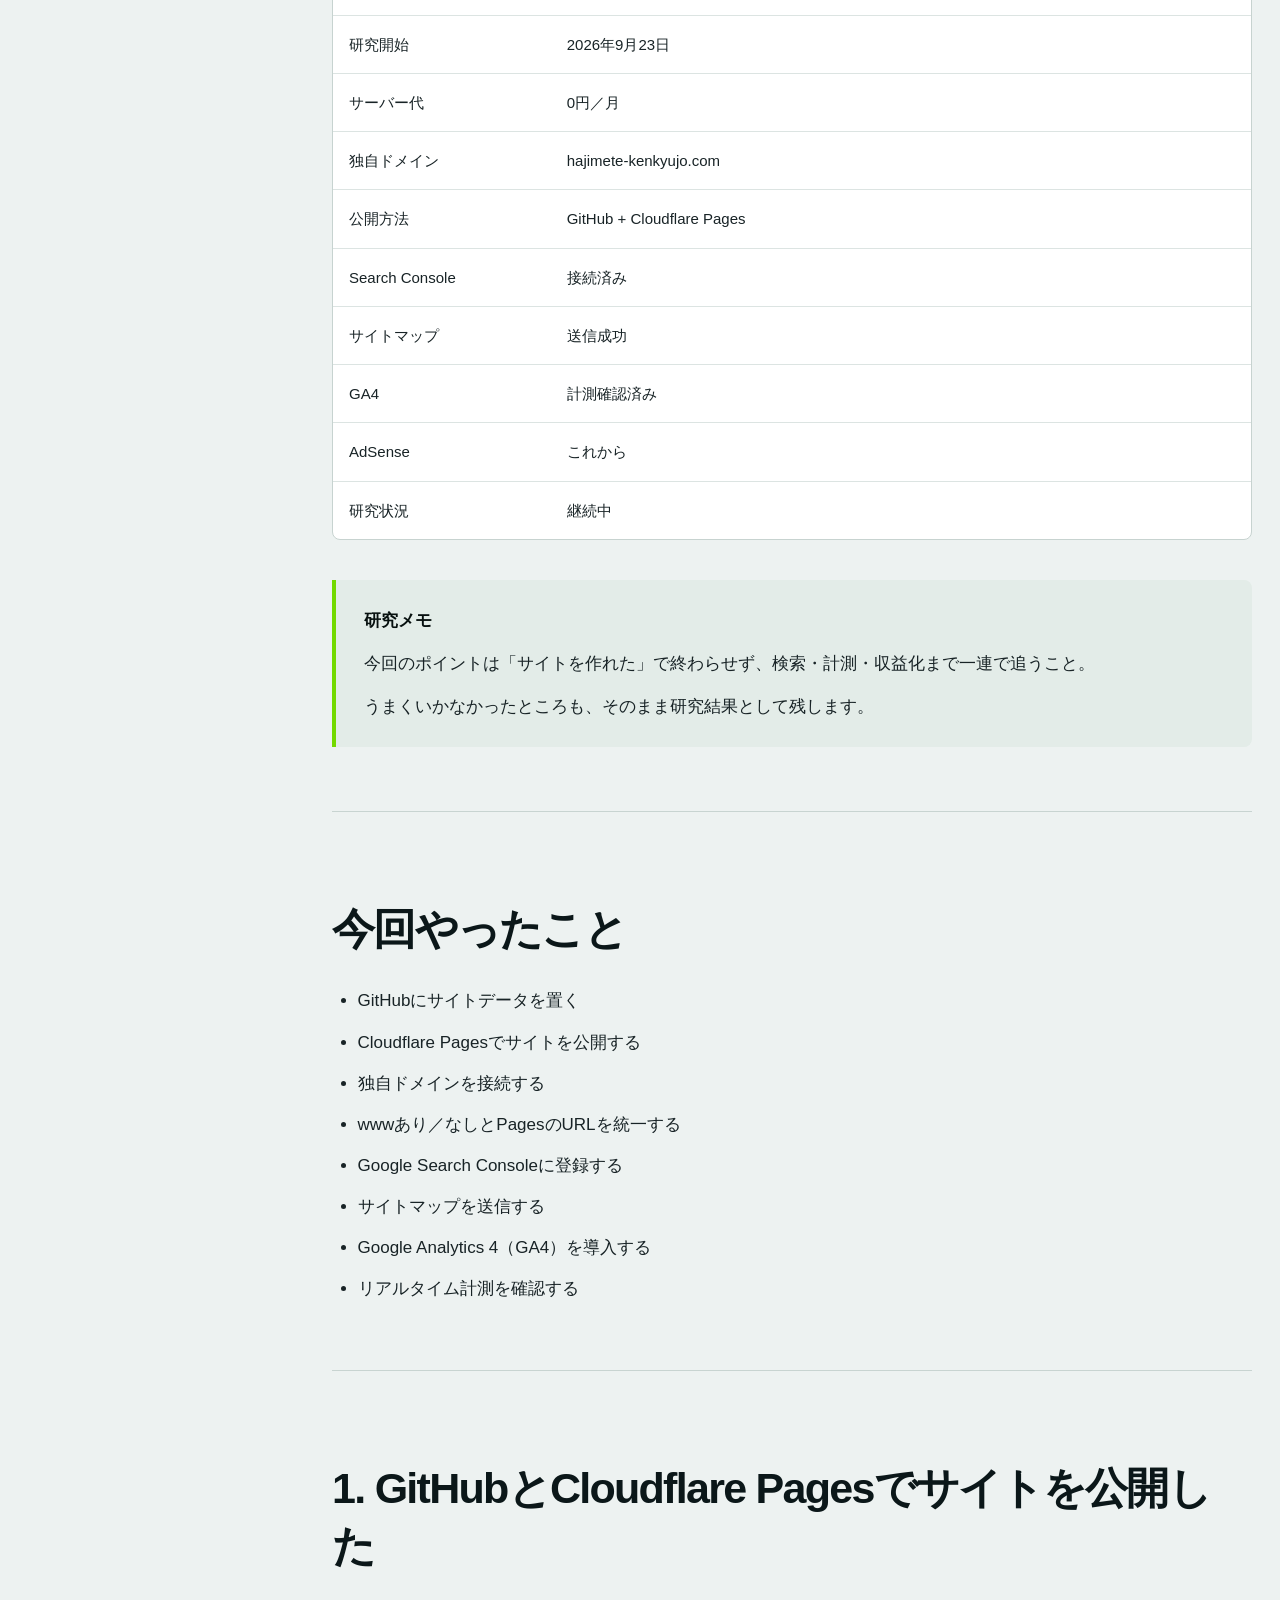
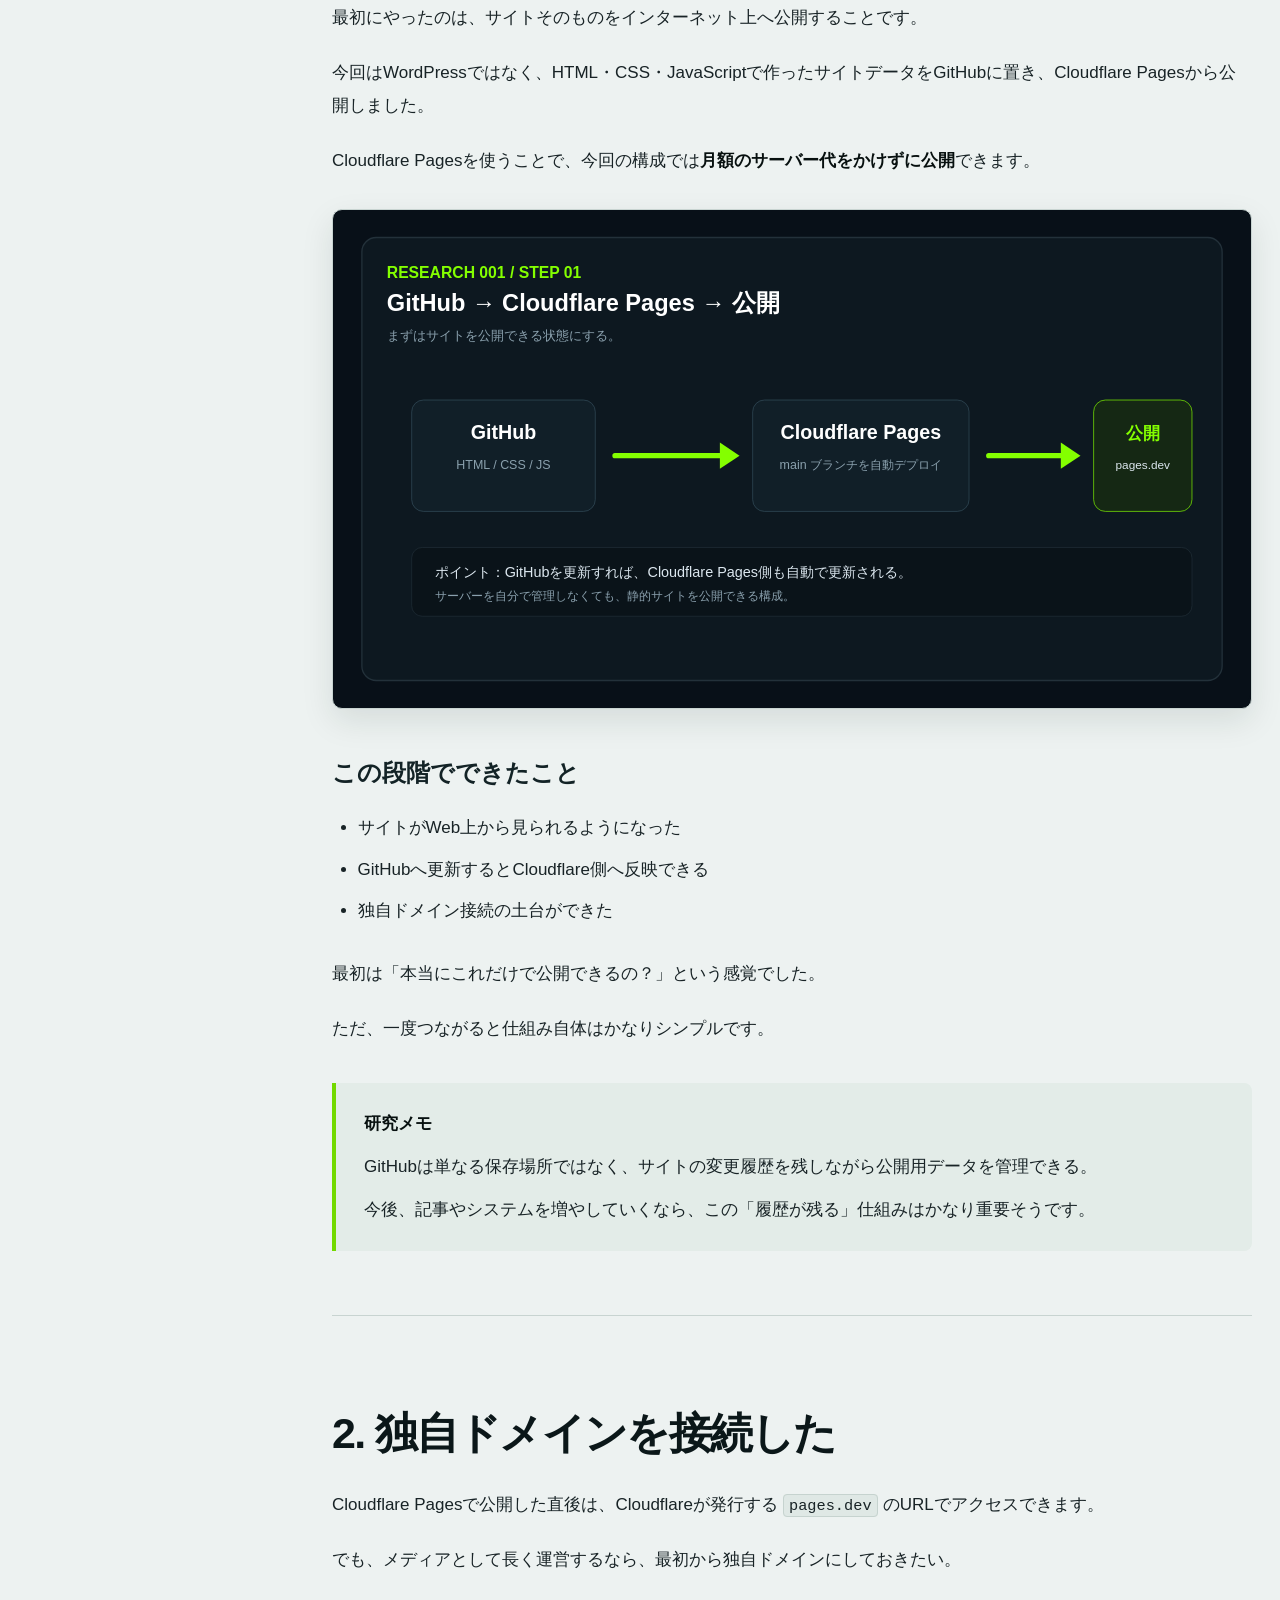
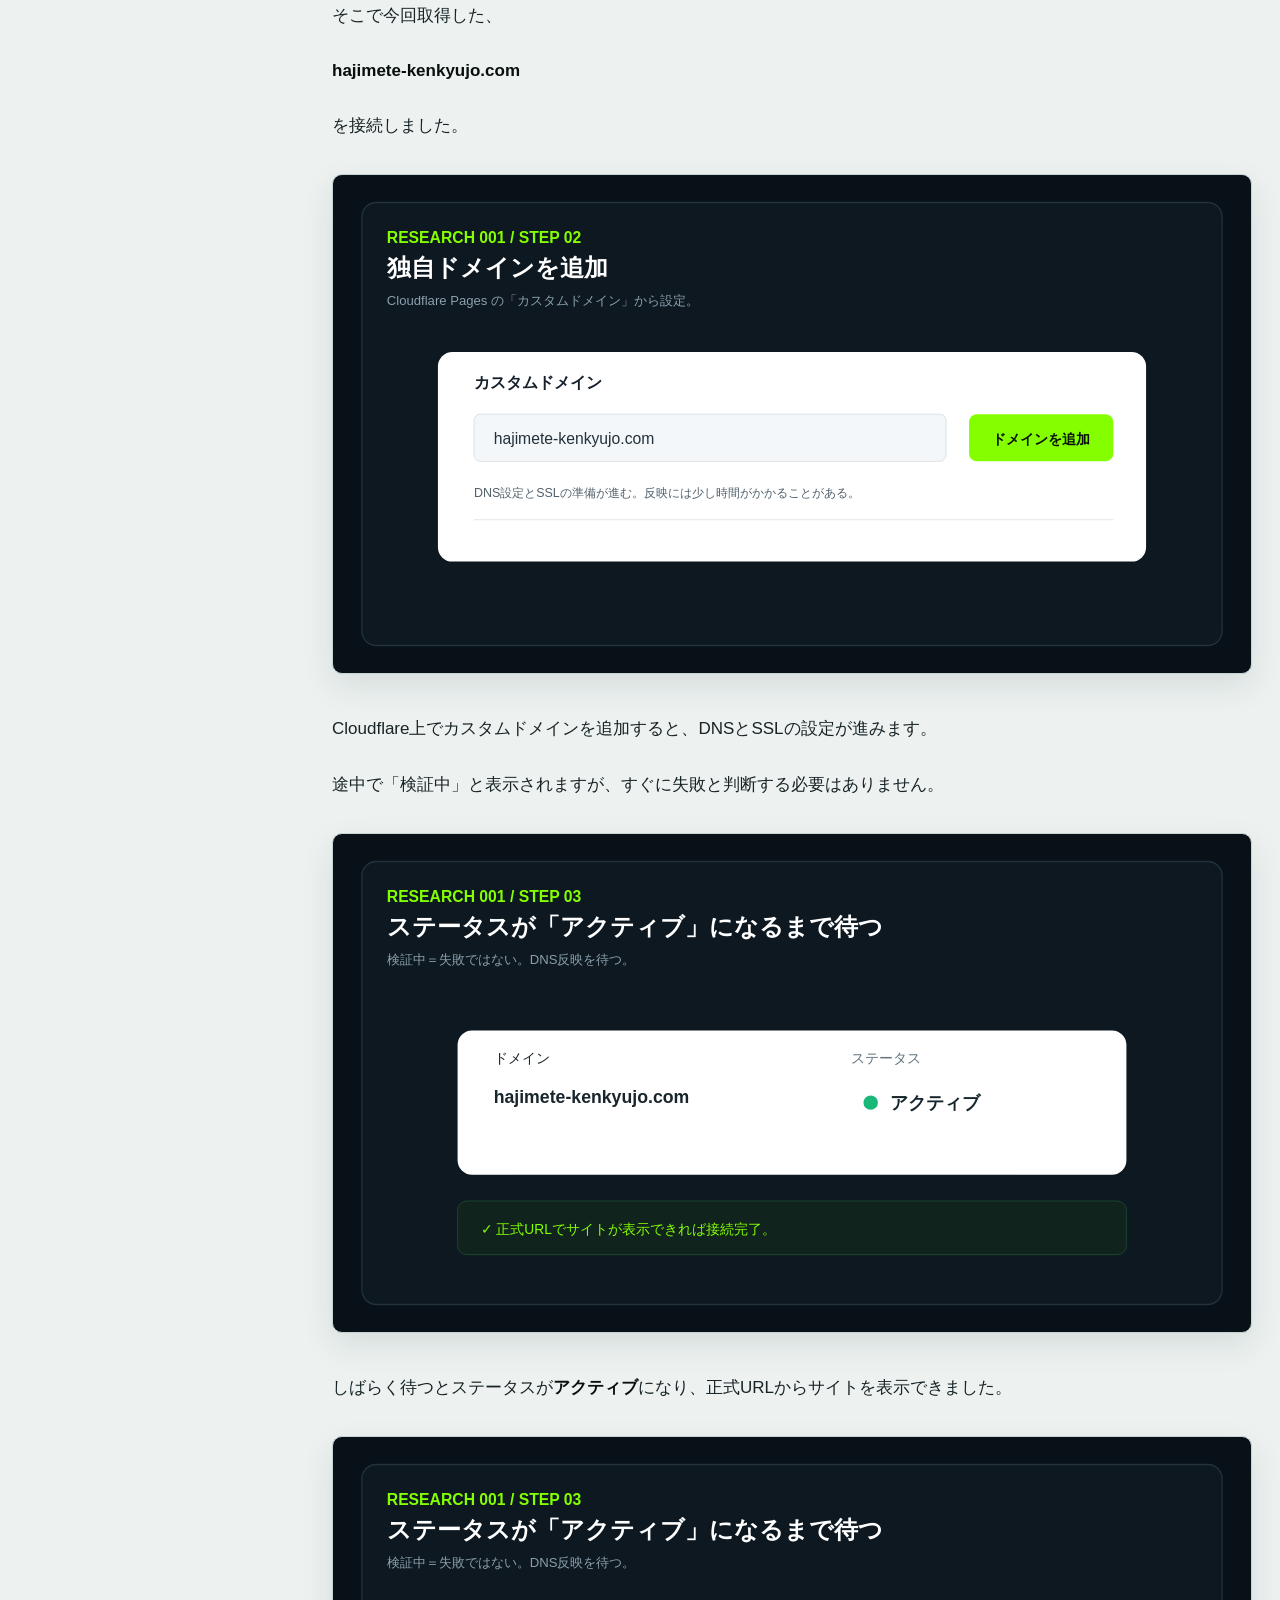
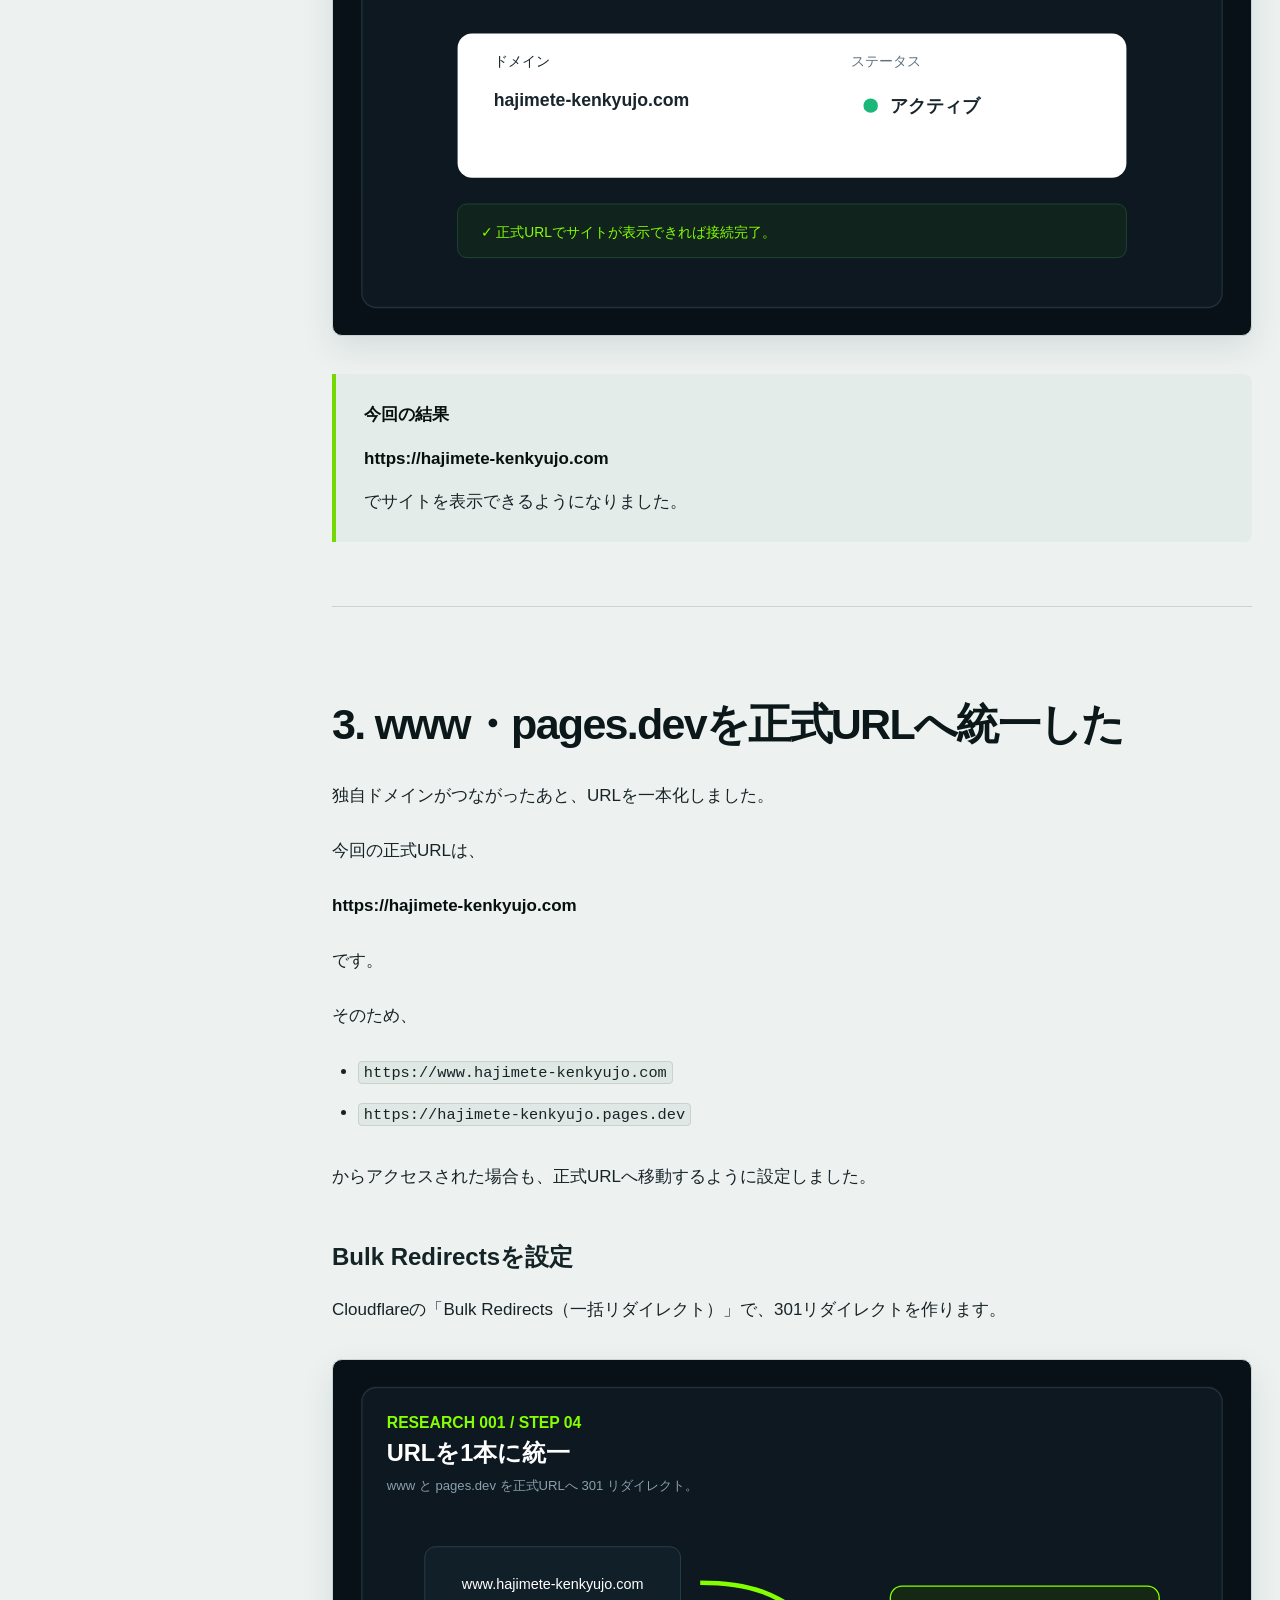
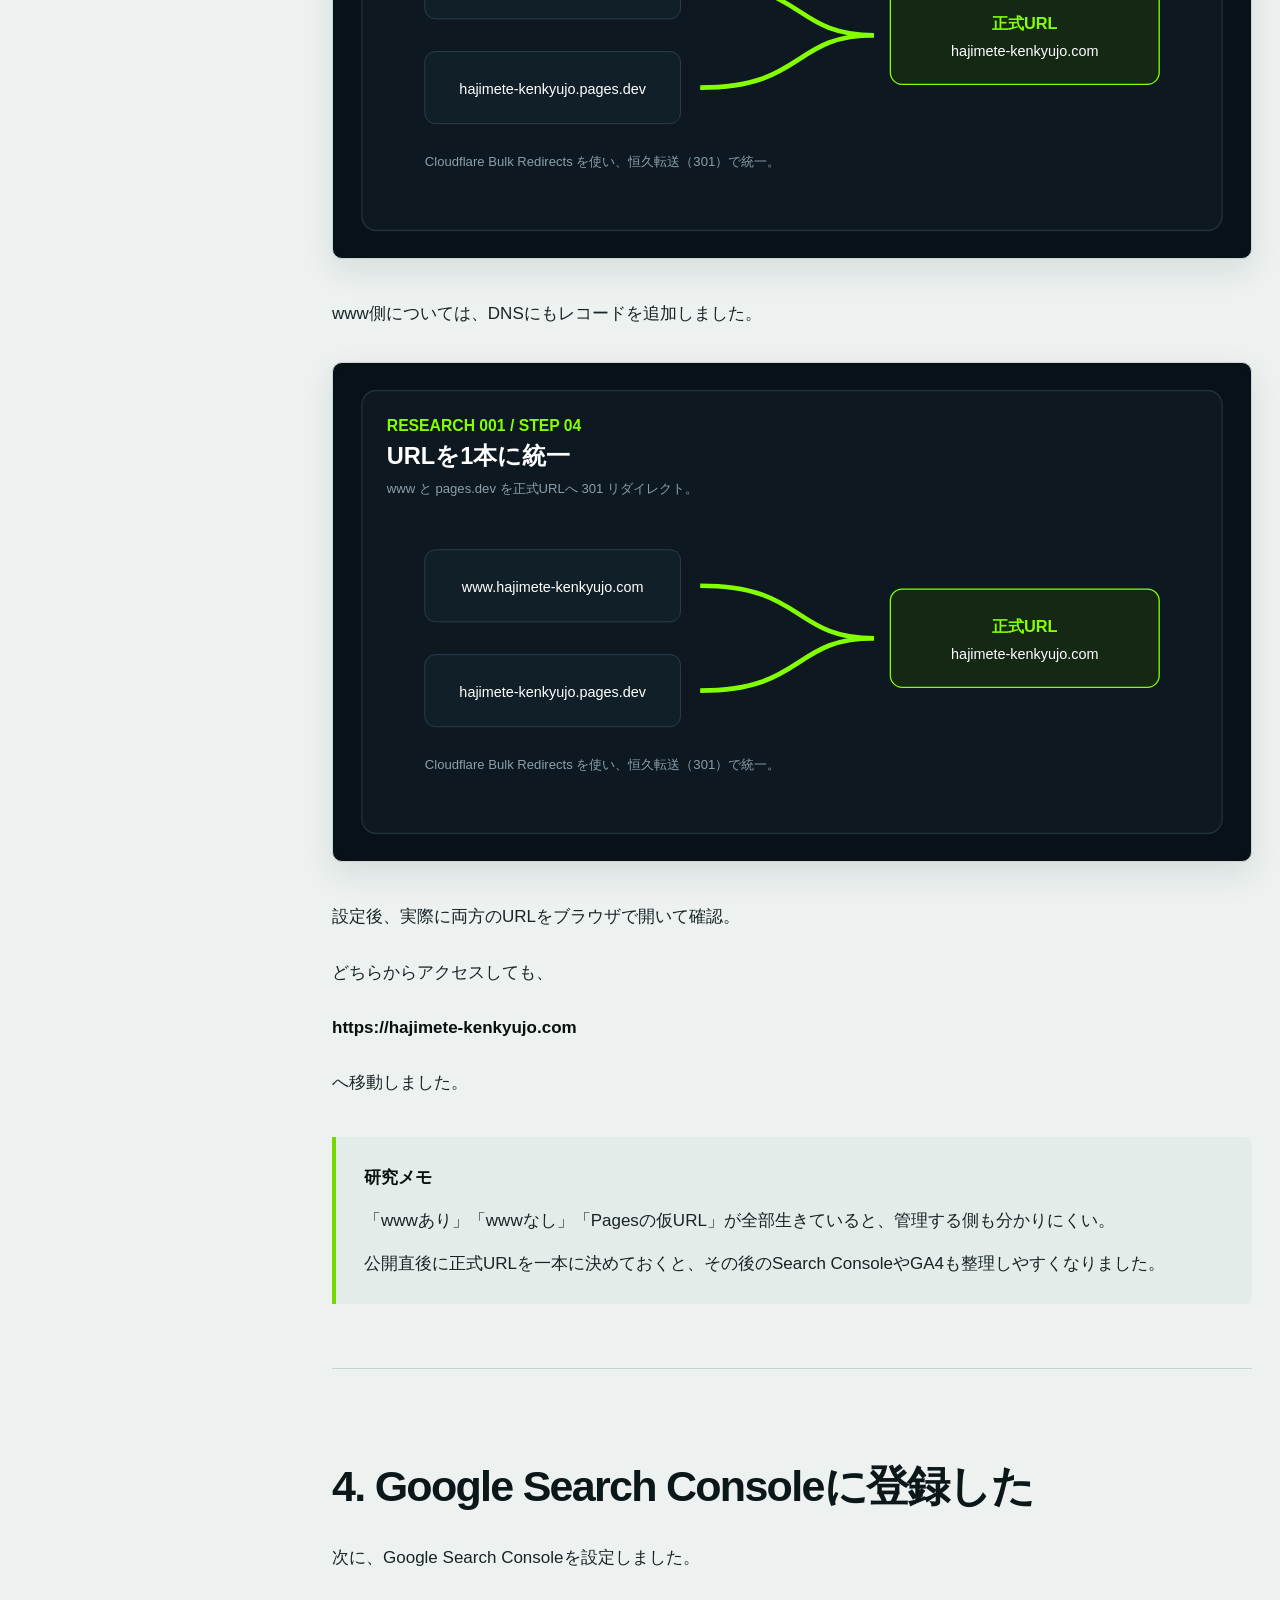
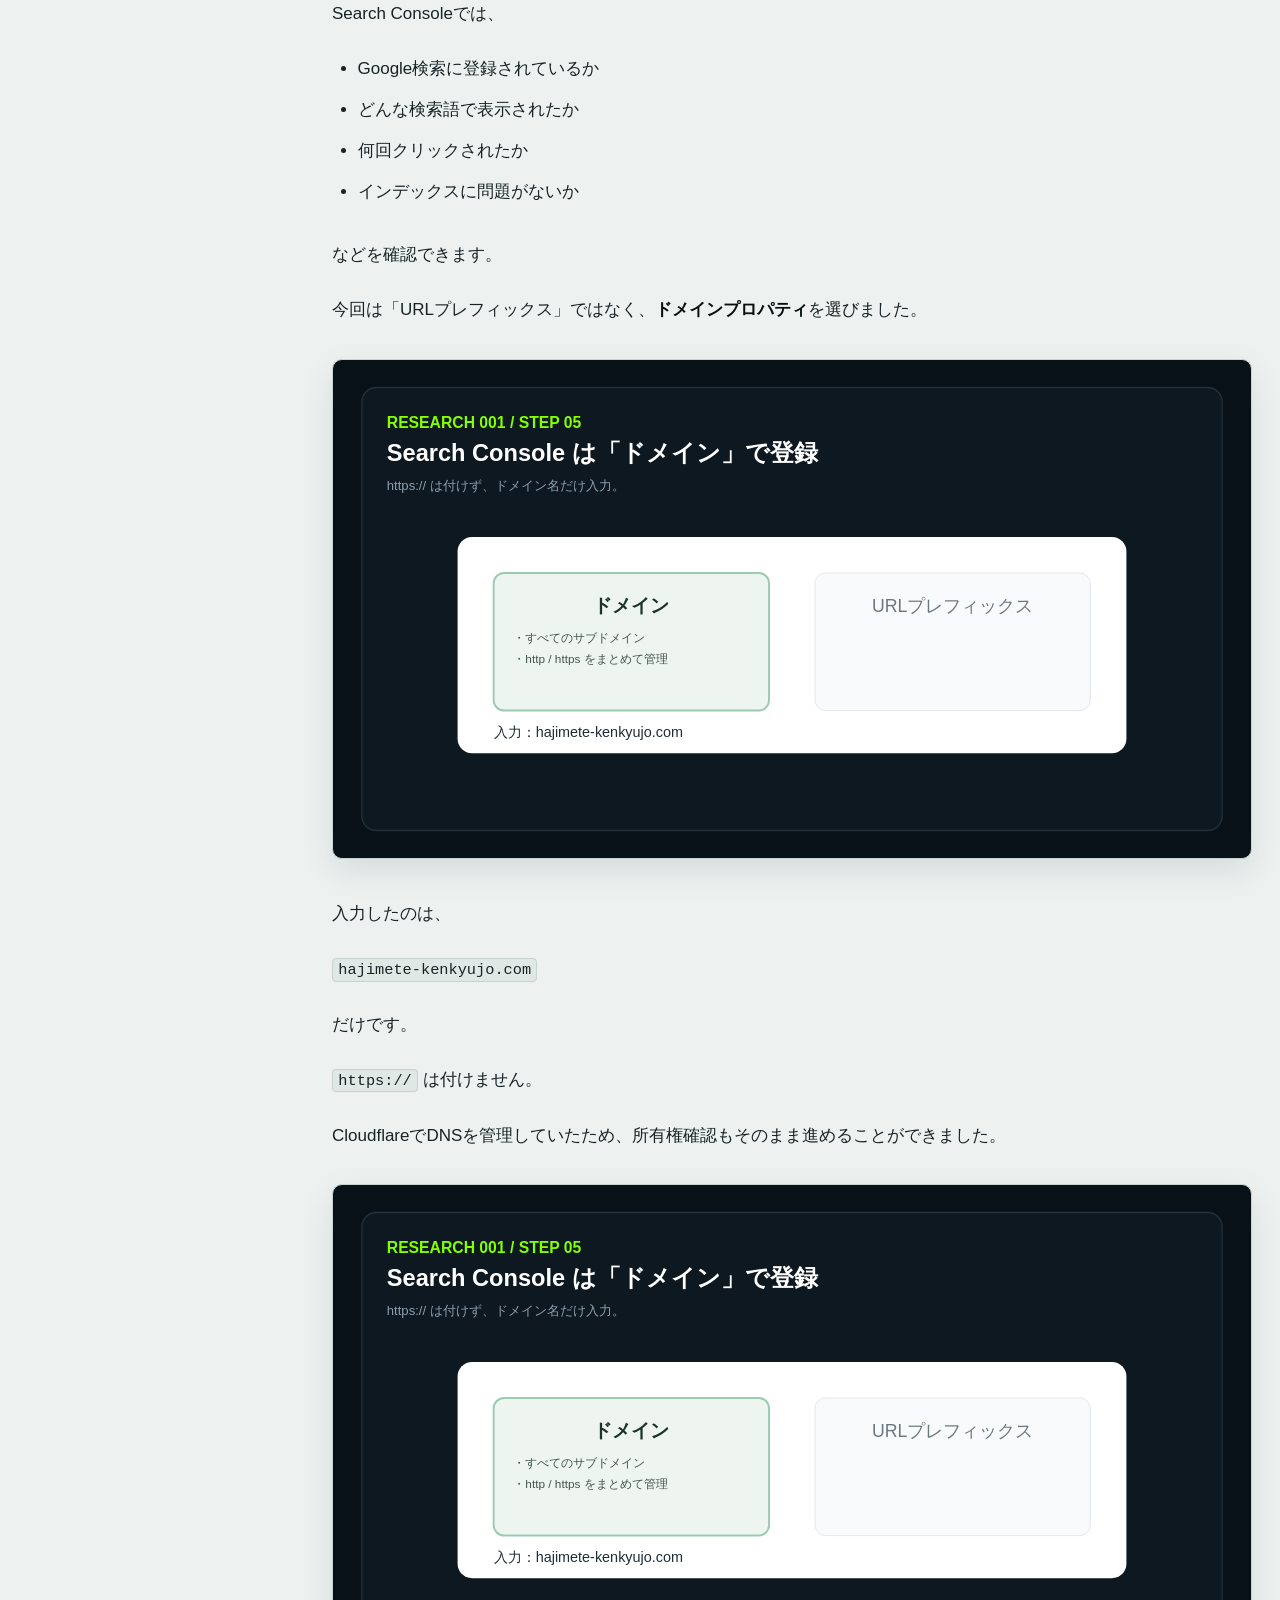
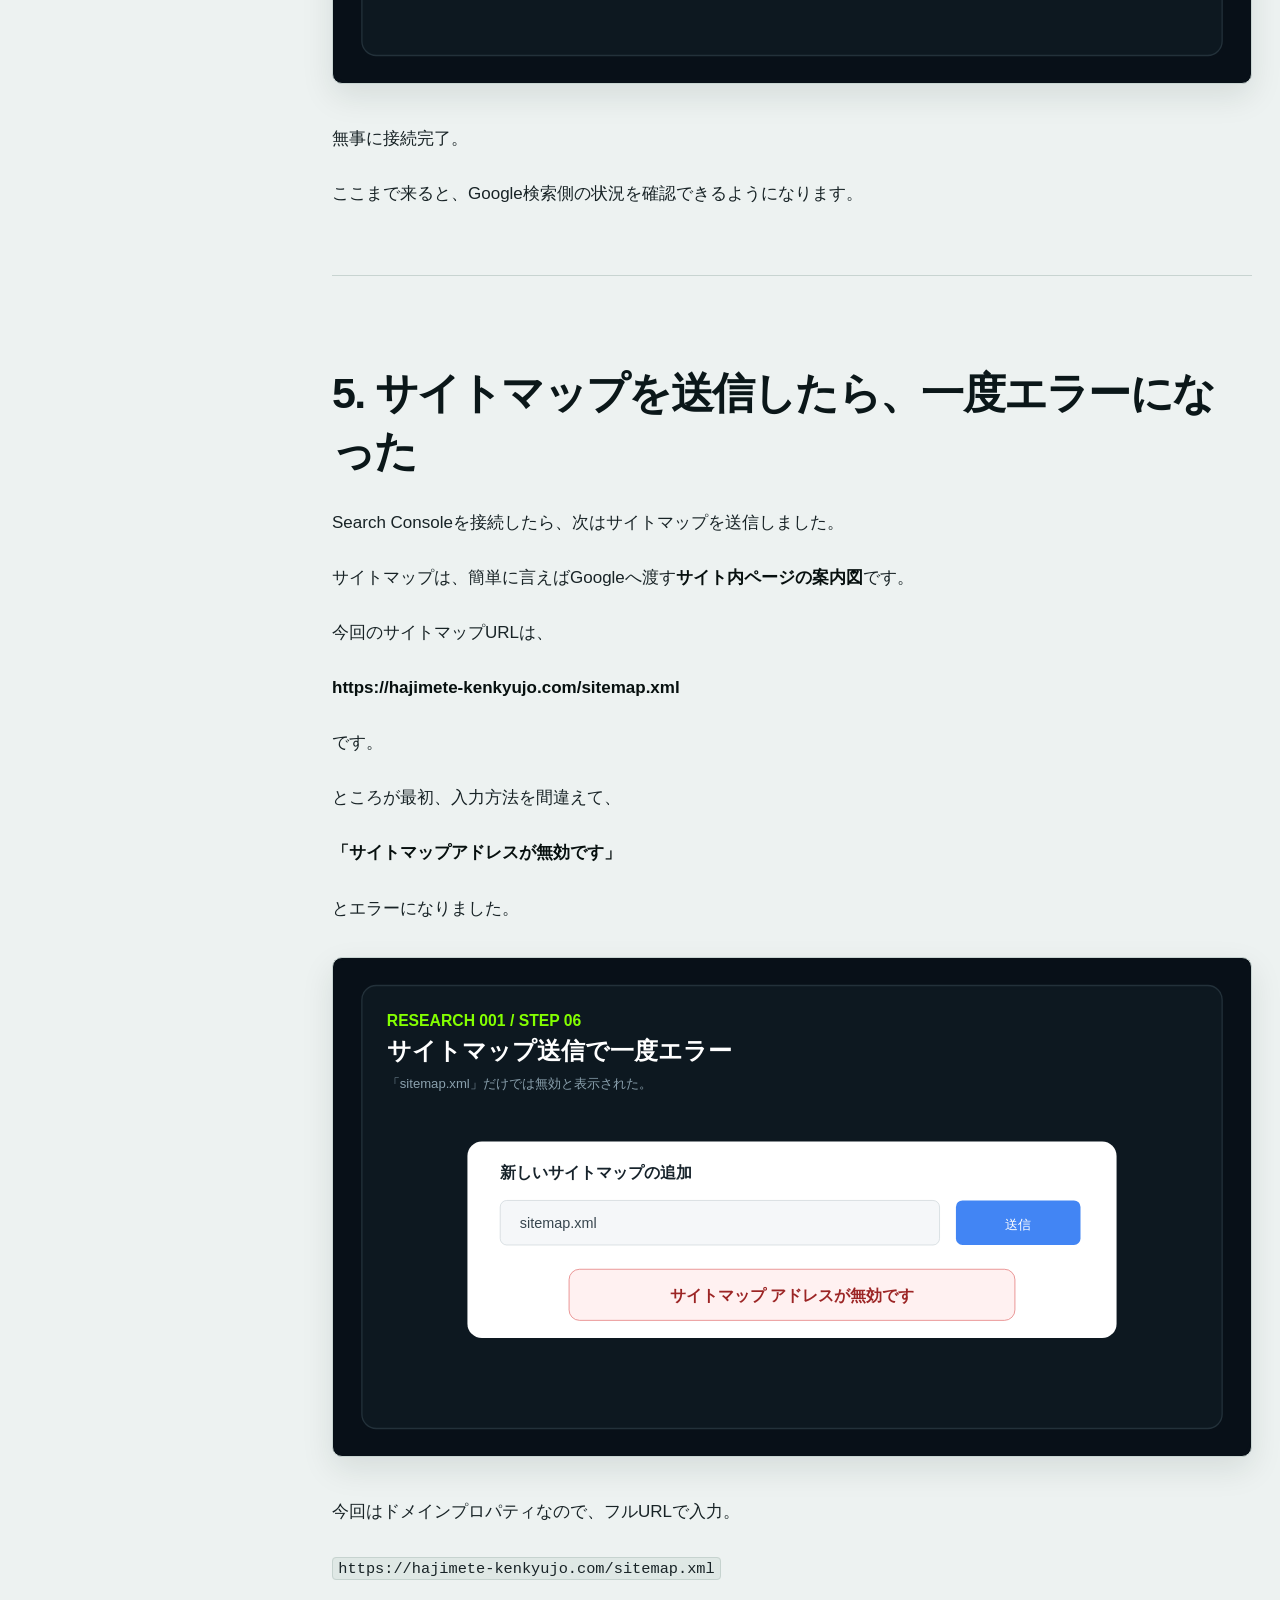
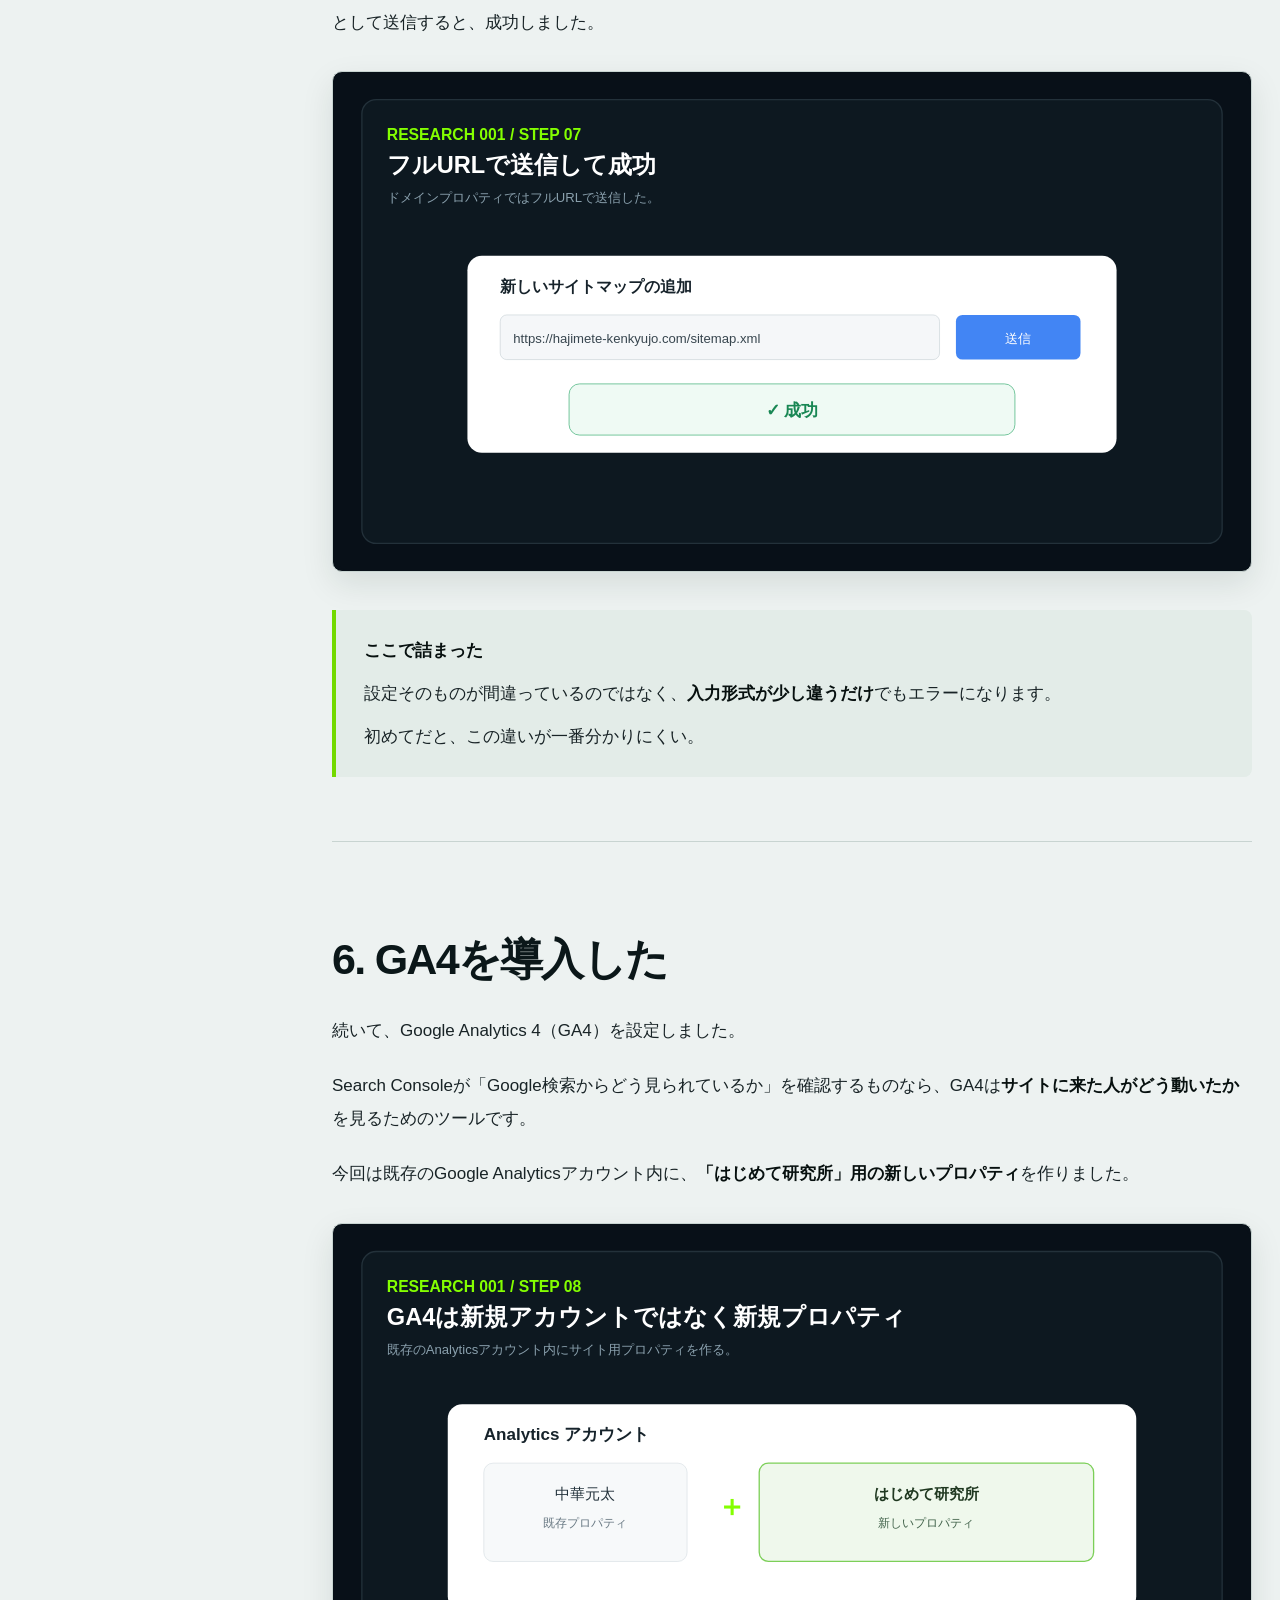
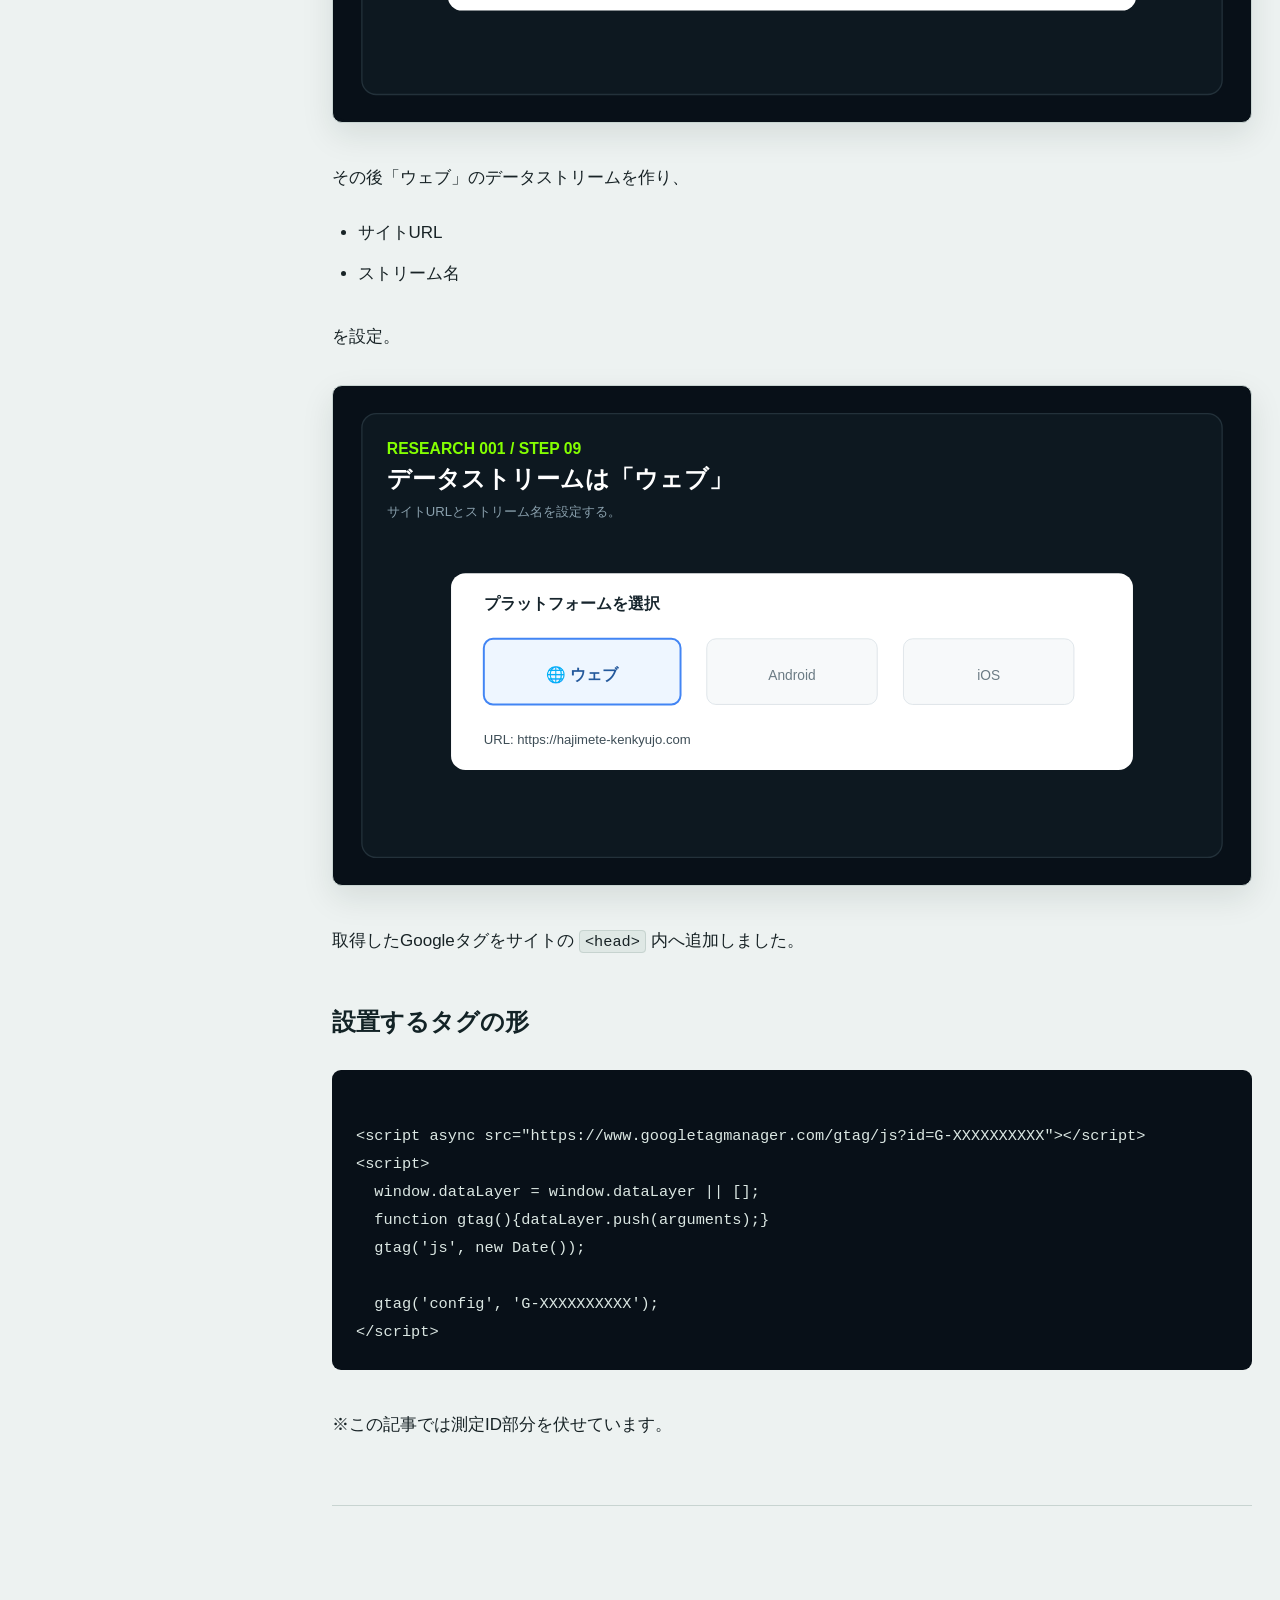
==== commit 637b2036: "Update Research 001 with GA4 traffic findings" ====
--- a/reports/001/index.html
+++ b/reports/001/index.html
@@ -74,8 +74,9 @@
         <a href="#step-7"><span>07</span>GA4で詰まった点</a>
         <a href="#step-8"><span>08</span>現時点の結果</a>
         <a href="#step-9-indexed"><span>09</span>Google登録確認</a>
-        <a href="#step-10"><span>10</span>分かったこと</a>
-        <a href="#step-11"><span>11</span>次の研究</a>
+        <a href="#step-10-ga4"><span>10</span>GA4流入確認</a>
+        <a href="#step-11"><span>11</span>分かったこと</a>
+        <a href="#step-12"><span>12</span>次の研究</a>
         <a href="#summary"><span>END</span>まとめ</a>
       </nav>
     </div>
@@ -93,9 +94,23 @@
 <p>公開翌日にSearch ConsoleのURL検査で研究001の記事URLを確認すると、</p>
 <p><strong>「URL は Google に登録されています」</strong></p>
 <p>と表示されました。</p>
-<p><img src="/assets/reports/001/11-search-console-indexed.webp" alt="Search Consoleで研究001の記事がGoogleに登録済みと確認" loading="lazy"></p>
+<p><img src="/assets/reports/001/11-search-console-indexed.svg" alt="Search Consoleで研究001の記事がGoogleに登録済みと確認" loading="lazy"></p>
 <p>ページのインデックス登録欄も<strong>「ページはインデックスに登録済みです」</strong>となっており、HTTPS配信も正常と確認できました。</p>
-<blockquote><p><strong>ここで分かったこと</strong></p><p>サイトマップを送信して記事を公開したあと、研究001の記事はGoogleのインデックスに登録されました。</p><p>ただし、<strong>インデックスされた＝すぐ検索上位に出る、アクセスが来る</strong>という意味ではありません。</p><p>次は実際の検索表示・表示回数・クリックを追っていきます。</p></blockquote><hr><h2 id="step-10">10. やってみて分かったこと</h2><p>今回、一番強く感じたのは、</p><p><strong>サイト立ち上げは「ものすごく難しい」というより、「細かく迷うポイントが多い」</strong></p><p>ということでした。</p><p>特に初めてだと迷いやすいのが、</p><ul><li>DNSは反映待ちなのか、失敗なのか</li><li>wwwをどう扱うのか</li><li>Search Consoleはどちらを選ぶのか</li><li>サイトマップは何を入力するのか</li><li>GA4は本当に動いているのか</li></ul><p>といったところです。</p><p>そして、もう一つ。</p><p><strong>設定直後に結果が出ないものが多い。</strong></p><p>これも大きい。</p><p>反映待ちなのに設定をやり直すと、逆に何が正しいのか分からなくなります。</p><blockquote><p><strong>研究結果</strong></p><p>初めてWebサイトを立ち上げるときは、  </p><p>「何を設定したか」と同じくらい、  </p><p><strong>「何分・何時間待つものなのか」も記録しておいた方がいい。</strong></p></blockquote><hr><h2 id="step-11">11. 次の研究</h2><p>ここから先は、サイトを「公開した」から「育てる」へ進みます。</p><p>次にやる予定は、</p><ol><li>研究レポートを実際に公開する</li><li>記事カテゴリを整える</li><li>Search Consoleでインデックス状況を見る</li><li>検索表示・クリックを記録する</li><li>AdSense申請に必要な状態まで育てる</li><li>AdSense申請</li><li>結果を追記する</li></ol><p>です。</p><p>この記事も、AdSense申請・合否・初収益まで進んだら随時更新します。</p><hr><h2 id="summary">まとめ</h2><p>今回は、</p><p><strong>サーバー代0円でメディアを作り、独自ドメイン・Search Console・サイトマップ・GA4まで設定</strong></p><p>しました。</p><p>途中でエラーも出たし、GA4では「データがない」と表示されて不安にもなりました。</p><p>でも、一つずつ確認すると、ちゃんと公開まで進められます。</p><p>「やったことがないから分からない」。</p><p>だからこそ、</p><p><strong>調べる。試す。比べる。そして記録する。</strong></p><p>これを「はじめて研究所」の最初の研究として、ここから継続して追っていきます。</p><hr><blockquote><p><strong>研究は継続中です。</strong></p><p>次回更新：インデックス状況・記事公開・AdSense申請準備</p></blockquote>
+<blockquote><p><strong>ここで分かったこと</strong></p><p>サイトマップを送信して記事を公開したあと、研究001の記事はGoogleのインデックスに登録されました。</p><p>ただし、<strong>インデックスされた＝すぐ検索上位に出る、アクセスが来る</strong>という意味ではありません。</p><p>次は実際の検索表示・表示回数・クリックを追っていきます。</p></blockquote><hr><h2 id="step-10-ga4">10. GA4を見たら23人。けれど、ほとんどが読者とは限らなかった</h2>
+<p>Googleにインデックスされたあと、GA4を確認すると<strong>アクティブユーザー23人</strong>と表示されました。</p>
+<p>最初は「意外と見られている？」と思ったのですが、国別・エンゲージメント・流入元まで掘ると見え方が変わりました。</p>
+<p><img src="/assets/reports/001/12-ga4-traffic-check.svg" alt="GA4のアクセス内訳を確認" loading="lazy"></p>
+<p>国別ではアメリカ、ポーランド、ドイツ、フランス、オランダなど海外からのアクセスが多く出ていました。しかし、それらの多くは<strong>平均エンゲージメント0秒</strong>。</p>
+<p>一方、日本は2ユーザーで、平均エンゲージメントは<strong>4分05秒</strong>でした。</p>
+<p>さらに「トラフィック獲得」を確認すると、27セッションの内訳は次のとおりでした。</p>
+<div class="table-wrap"><table><thead><tr><th>流入元</th><th>セッション</th><th>エンゲージメント率</th><th>平均エンゲージメント</th></tr></thead><tbody>
+<tr><td>Direct</td><td>26</td><td>15.38%</td><td>14秒</td></tr>
+<tr><td>AI Assistant</td><td>1</td><td>100%</td><td>1分52秒</td></tr>
+<tr><td>Organic Search</td><td>0</td><td>―</td><td>―</td></tr>
+</tbody></table></div>
+<p>つまり、現時点では<strong>Google検索から来た読者はまだ0</strong>です。</p>
+<p>海外の0秒アクセスについては、自動巡回・クラウド上のアクセス・各種チェックなどの可能性が考えられます。ただしGA4の画面だけでは正体を断定できないため、ここでは「実読者として数えない方が安全そう」と判断しました。</p>
+<blockquote><p><strong>ここで分かったこと</strong></p><p>GA4の「ユーザー数」だけを見て喜ぶと、実態を読み違えることがある。</p><p>国、エンゲージメント、流入元まで見て、初めて「人が読んでいるのか」が少し見えてくる。</p><p>そして今回は、<strong>AI Assistant経由と思われる1セッション</strong>だけ、1分52秒・エンゲージメント率100%という動きが確認できました。</p></blockquote><hr><h2 id="step-11">11. やってみて分かったこと</h2><p>今回、一番強く感じたのは、</p><p><strong>サイト立ち上げは「ものすごく難しい」というより、「細かく迷うポイントが多い」</strong></p><p>ということでした。</p><p>特に初めてだと迷いやすいのが、</p><ul><li>DNSは反映待ちなのか、失敗なのか</li><li>wwwをどう扱うのか</li><li>Search Consoleはどちらを選ぶのか</li><li>サイトマップは何を入力するのか</li><li>GA4は本当に動いているのか</li></ul><p>といったところです。</p><p>そして、もう一つ。</p><p><strong>設定直後に結果が出ないものが多い。</strong></p><p>これも大きい。</p><p>反映待ちなのに設定をやり直すと、逆に何が正しいのか分からなくなります。</p><blockquote><p><strong>研究結果</strong></p><p>初めてWebサイトを立ち上げるときは、  </p><p>「何を設定したか」と同じくらい、  </p><p><strong>「何分・何時間待つものなのか」も記録しておいた方がいい。</strong></p></blockquote><hr><h2 id="step-12">12. 次の研究</h2><p>ここから先は、サイトを「公開した」から「育てる」へ進みます。</p><p>次にやる予定は、</p><ol><li>研究レポートを実際に公開する</li><li>記事カテゴリを整える</li><li>Search Consoleでインデックス状況を見る</li><li>検索表示・クリックを記録する</li><li>AdSense申請に必要な状態まで育てる</li><li>AdSense申請</li><li>結果を追記する</li></ol><p>です。</p><p>この記事も、AdSense申請・合否・初収益まで進んだら随時更新します。</p><hr><h2 id="summary">まとめ</h2><p>今回は、</p><p><strong>サーバー代0円でメディアを作り、独自ドメイン・Search Console・サイトマップ・GA4まで設定</strong></p><p>しました。</p><p>途中でエラーも出たし、GA4では「データがない」と表示されて不安にもなりました。</p><p>でも、一つずつ確認すると、ちゃんと公開まで進められます。</p><p>「やったことがないから分からない」。</p><p>だからこそ、</p><p><strong>調べる。試す。比べる。そして記録する。</strong></p><p>これを「はじめて研究所」の最初の研究として、ここから継続して追っていきます。</p><hr><blockquote><p><strong>研究は継続中です。</strong></p><p>次回更新：インデックス状況・記事公開・AdSense申請準備</p></blockquote>
     <div class="article-end">
       <span>RESEARCH 001 / CONTINUING</span>
       <h2>この研究は、まだ続きます。</h2>
--- a/styles.css
+++ b/styles.css
@@ -34,3 +34,11 @@
 /* Research 001 CTA */
 .research-open{display:inline-flex;align-items:center;gap:18px;margin-top:28px;padding:13px 18px;border:1px solid var(--neon);color:#07100f;background:var(--neon);font:800 12px/1.2 Inter,"Noto Sans JP","Yu Gothic",sans-serif;letter-spacing:.04em;position:relative;z-index:5;transition:.2s;box-shadow:0 0 22px rgba(156,255,0,.08)}
 .research-open b{font-size:16px}.research-open:hover{transform:translateY(-2px);box-shadow:0 8px 28px rgba(156,255,0,.12)}
+
+/* Daily research update card */
+.report-update-card{margin-bottom:18px}
+.report-update-card .update-thumb{background:
+radial-gradient(circle at 74% 34%,rgba(156,255,0,.14),transparent 22%),
+linear-gradient(145deg,#071412,#030707)}
+.report-update-card .report-terminal{border-color:#395e33}
+.report-update-card .report-terminal b{color:var(--neon)}
